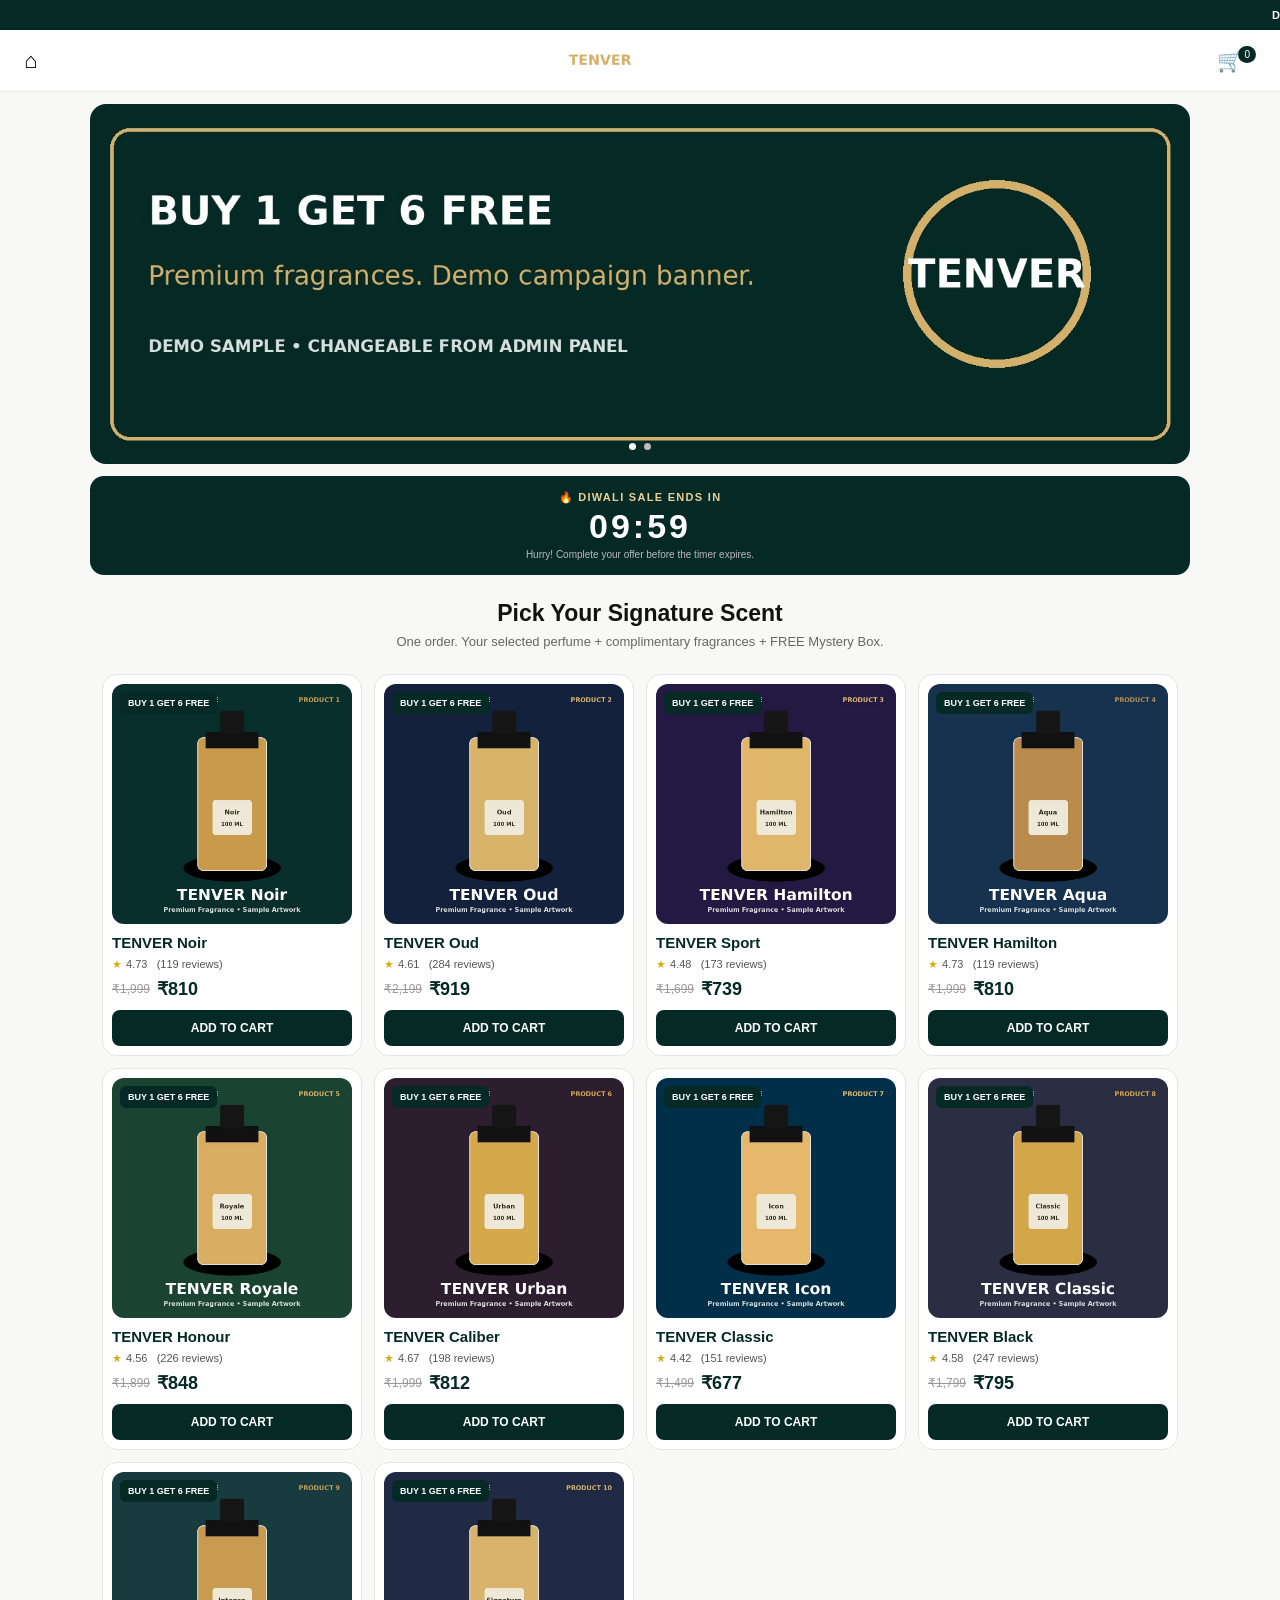
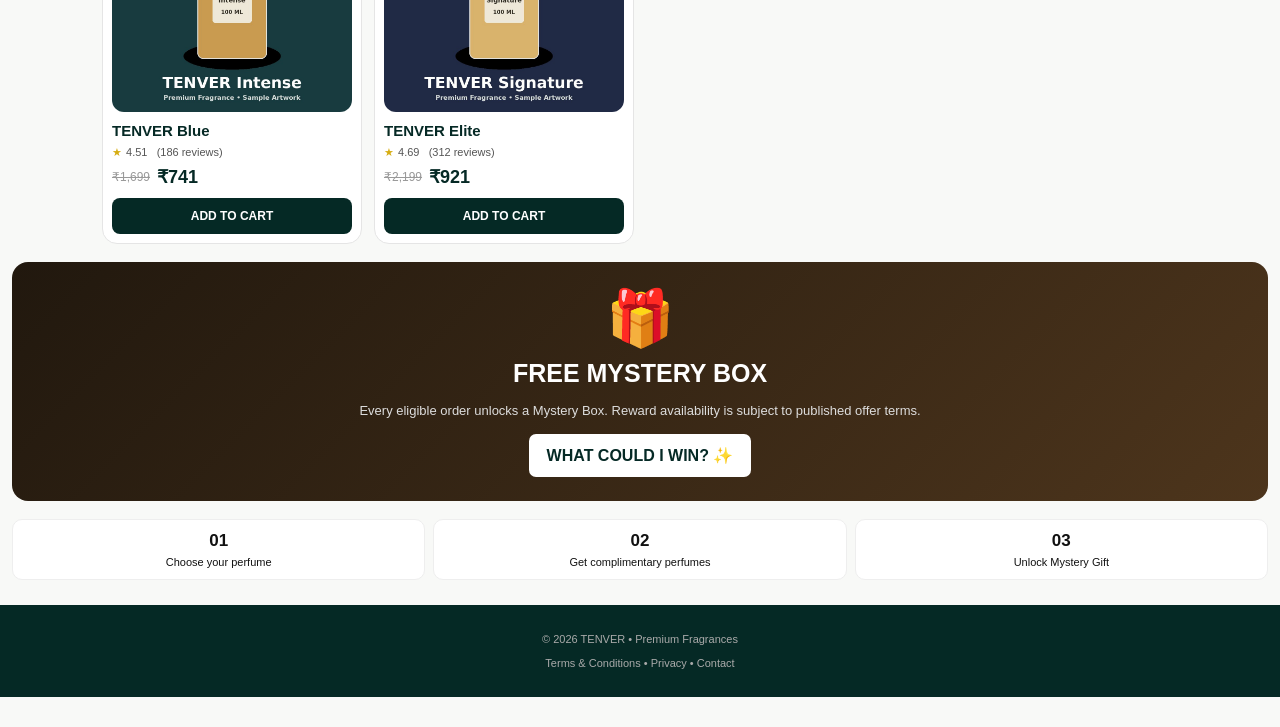
==== index.html @ e7ac2b38 "Update index.html" ====
<!DOCTYPE html>
<html lang="en">
<head>
<meta charset="UTF-8">
<meta name="viewport" content="width=device-width,initial-scale=1,viewport-fit=cover">
<title>DENVER — Premium Fragrances</title>
<style>
:root{--teal:#052925;--teal2:#0b665b;--mint:#28a88e;--gold:#d5b06b;--logo-color:#d5b06b;--bg:#f8f9f7;--text:#111;--muted:#737373;--card:#fff}
*{box-sizing:border-box}html{scroll-behavior:smooth}body{margin:0;font-family:Arial,Helvetica,sans-serif;background:var(--bg);color:var(--text)}button,input,textarea{font:inherit}button{cursor:pointer}.hidden{display:none!important}
.top{background:var(--teal);color:#fff;text-align:center;padding:9px 8px;font-size:11px;font-weight:800;letter-spacing:.4px}.top{overflow:hidden;white-space:nowrap}.top-ticker{display:inline-block;min-width:max-content;padding-left:100%;animation:topTickerMove 16s linear infinite}@keyframes topTickerMove{from{transform:translateX(0)}to{transform:translateX(-100%)}}
nav{height:62px;background:#fff;display:flex;align-items:center;justify-content:space-between;padding:0 18px;border-bottom:1px solid #e8e8e8;position:sticky;top:0;z-index:50}.logo-mark{width:145px;height:44px;background:var(--logo-color);-webkit-mask:var(--logo-image) center/contain no-repeat;mask:var(--logo-image) center/contain no-repeat;display:block}.logo-fallback{font-size:25px;font-weight:900;letter-spacing:3px;color:#111}.brand-group{display:flex;align-items:center;gap:8px}.brand-logo-img{height:44px;max-width:170px;object-fit:contain;display:block}.left-logo-img{width:30px;height:30px;object-fit:contain;display:block}.nav-right{display:flex;align-items:center;gap:14px}.nav-right-logo{display:none;align-items:center;justify-content:center;width:34px;height:34px;margin-right:2px}.nav-right-logo.show{display:flex}.right-logo-img{width:28px;height:28px;object-fit:contain;display:block}.home-btn{border:0;background:none;font-size:22px}.cart-btn{border:0;background:none;font-size:21px}.cart-count{background:var(--teal);color:#fff;border-radius:50%;font-size:10px;padding:3px 6px;vertical-align:top;margin-left:-5px}
.page{display:block}.home-page{padding-bottom:30px}.banner-wrap{margin:12px;border-radius:16px;overflow:hidden;position:relative;background:#111}.slides{display:flex;transition:transform .5s ease}.slide{min-width:100%;height:245px}.slide img{width:100%;height:100%;display:block;object-fit:cover}.dots{position:absolute;bottom:10px;width:100%;text-align:center}.dot{display:inline-block;width:7px;height:7px;border-radius:50%;background:#bbb;margin:0 4px}.dot.active{background:#fff}
.countdown-box{margin:12px;border-radius:14px;background:var(--teal);color:#fff;text-align:center;padding:15px 12px}.countdown-box .label{font-size:11px;letter-spacing:1.3px;color:#e9cf98;font-weight:800}.countdown{font-size:34px;font-weight:900;letter-spacing:3px;margin:3px 0}.countdown-box .sub{font-size:10px;color:#bbb}.offer{text-align:center;padding:10px 12px 18px}.offer h2{font-size:23px;margin:3px}.offer p{color:#666;margin:7px 0;font-size:13px}
.product-grid{display:grid;grid-template-columns:repeat(2,minmax(0,1fr));gap:12px;padding:0 12px}.product-card{background:#fff;border:1px solid #e5e5e5;border-radius:15px;padding:9px;overflow:hidden}.product-image-wrap{position:relative;width:100%;aspect-ratio:1/1;overflow:hidden;border-radius:12px;background:#ececea}.product-image{width:100%;height:100%;object-fit:cover;display:block}.product-badge{position:absolute;left:8px;top:8px;background:var(--teal);color:#fff;padding:6px 8px;border-radius:6px;font-size:9px;font-weight:800}.product-card-name{font-size:15px;font-weight:800;color:var(--teal);margin-top:10px;line-height:1.2}.product-review{font-size:11px;margin-top:6px;color:#555;white-space:nowrap}.stars{color:#d6ad13;letter-spacing:1px}.product-card-price{display:flex;align-items:center;gap:7px;margin-top:7px}.product-card-price del{color:#999;font-size:12px}.product-card-price strong{color:var(--teal);font-size:18px}.product-add-button{width:100%;margin-top:10px;padding:11px;border:0;border-radius:8px;background:var(--teal);color:#fff;font-weight:800;font-size:12px}.clickable{cursor:pointer}
.mystery{margin:18px 12px;padding:24px 18px;text-align:center;border-radius:16px;background:linear-gradient(135deg,#21180e,#4d351c);color:#fff}.box{font-size:55px}.mystery h2{margin:8px 0;font-size:25px}.mystery p{color:#ddd;line-height:1.5;font-size:13px}.reveal{background:#fff;color:var(--teal);border:0;border-radius:7px;padding:12px 18px;font-weight:800}.steps{display:flex;gap:8px;padding:0 12px 25px}.step{flex:1;background:#fff;border:1px solid #eee;border-radius:10px;padding:11px;text-align:center;font-size:11px}.step b{display:block;font-size:17px;margin-bottom:5px}.site-footer{background:var(--teal);color:#aaa;text-align:center;padding:28px 15px;font-size:11px}
/* product detail */
.product-page{display:none;background:#fff;min-height:100vh;padding-bottom:35px}.product-page.show{display:block}.detail-head{background:#fff;padding:18px 14px 8px}.detail-title{font-size:25px;line-height:1.15;margin:0 0 10px}.detail-rating{font-size:14px;color:#555}.verified{display:inline-flex;width:20px;height:20px;border-radius:50%;background:#1877e8;color:#fff;align-items:center;justify-content:center;font-size:12px;font-weight:900;margin-left:5px}.detail-price{font-size:29px;font-weight:900;margin-top:14px;color:#111}.tax{font-size:12px;color:#666;margin-top:4px}.price-ml{font-size:14px;font-weight:700;margin-top:25px}
.gallery{padding:10px 12px 0;position:relative;overflow:hidden}.gallery-main{position:relative;border-radius:15px;overflow:hidden;background:#f0f0ee;aspect-ratio:1/1;touch-action:pan-y}.gallery-main img{width:100%;height:100%;object-fit:cover;display:block}.gallery-arrow{position:absolute;top:50%;transform:translateY(-50%);width:42px;height:50px;border:0;border-radius:50%;background:#fff;color:#333;font-size:28px;box-shadow:0 2px 10px #0002;z-index:3}.gallery-arrow.left{left:0}.gallery-arrow.right{right:0}.thumbs{display:flex;gap:8px;overflow-x:auto;padding:10px 2px 4px}.thumbs::-webkit-scrollbar{display:none}.thumb{flex:0 0 72px;height:72px;border:2px solid transparent;border-radius:9px;overflow:hidden;background:#eee;padding:0}.thumb.active{border-color:var(--teal)}.thumb img{width:100%;height:100%;object-fit:cover}
.offer-strip{text-align:center;background:var(--teal2);color:#fff;font-size:18px;font-weight:900;padding:10px;margin-top:6px;letter-spacing:.2px}.detail-actions{padding:10px 14px;display:grid;grid-template-columns:38% 1fr;gap:10px}.qty{height:54px;border:1px solid #999;border-radius:13px;display:flex;align-items:center;justify-content:space-around;font-size:24px}.qty button{border:0;background:none;font-size:26px}.qty span{font-size:19px}.detail-add{height:54px;border:0;border-radius:13px;background:var(--teal);color:#fff;font-weight:900;letter-spacing:1.5px;font-size:16px}
.benefit-wrap{overflow:hidden;padding:15px 0;background:#fff}.benefit-track{display:flex;width:max-content;animation:benefitMove 22s linear infinite}.benefit-item{width:180px;text-align:center;flex:0 0 180px;font-size:11px;font-weight:800;color:#222}.benefit-icon{font-size:34px;display:block;margin-bottom:4px}@keyframes benefitMove{from{transform:translateX(0)}to{transform:translateX(-50%)}}
.detail-banner{margin:8px 14px;border-radius:2px;overflow:hidden;cursor:pointer}.detail-banner img{width:100%;display:block;max-height:170px;object-fit:cover}.detail-section{padding:20px 15px;border-top:1px solid #eee}.detail-section h2{font-size:20px;margin:0 0 10px;color:var(--teal)}.detail-section p,.detail-section li{font-size:13px;line-height:1.65;color:#555}.desc-banner{width:100%;display:block;border-radius:10px;margin:12px 0;max-height:280px;object-fit:cover}.info-row{border-bottom:1px solid #e7e7e7;padding:14px 0}.info-row:last-child{border-bottom:0}.info-row summary{font-weight:800;color:#222;cursor:pointer}.faq-item{border-bottom:1px solid #eee;padding:14px 0}.faq-q{font-weight:800;font-size:14px}.faq-a{font-size:13px;color:#666;line-height:1.5;margin-top:7px}
.review-summary{background:#f7f8f6;border-radius:14px;padding:15px}.review-top{display:flex;align-items:center;gap:18px}.review-big{font-size:35px;font-weight:900}.bar-row{display:grid;grid-template-columns:38px 1fr 35px;gap:7px;align-items:center;font-size:11px;margin:5px 0}.bar{height:8px;background:#ddd;border-radius:20px;overflow:hidden}.bar i{display:block;height:100%;background:#d6ad13}.customer-review{padding:14px 0;border-bottom:1px solid #eee}.customer-review .rname{font-size:12px;font-weight:800}.customer-review .rtext{font-size:13px;color:#555;line-height:1.5;margin-top:5px}
/* cart */
.overlay{display:none;position:fixed;inset:0;background:#0008;z-index:100}.overlay.show{display:block}.cart-panel{position:fixed;right:-100%;top:0;width:min(410px,100%);height:100%;background:#fff;z-index:110;box-shadow:-5px 0 25px #0003;transition:right .3s;padding:20px;overflow:auto}.cart-panel.open{right:0}.cart-head{display:flex;justify-content:space-between;align-items:center;border-bottom:1px solid #eee;padding-bottom:14px}.close{border:0;background:#eee;border-radius:50%;width:32px;height:32px}.cart-item{display:flex;gap:10px;padding:15px 0;border-bottom:1px solid #eee}.cart-thumb{width:65px;height:65px;background:#eee;border-radius:8px;overflow:hidden;flex:none}.cart-thumb img{width:100%;height:100%;object-fit:cover}.cart-item h4{margin:3px 0}.cart-item small{color:#777}.diwali-strip{margin:12px -20px 8px;height:38px;background:linear-gradient(90deg,#8d0905,#e33a12,#9d0905);color:#fff;overflow:hidden;display:flex;align-items:center;white-space:nowrap}.diwali-marquee{display:inline-block;padding-left:100%;animation:diwaliMove 25s linear infinite;font-size:12px;font-weight:700}.diwali-marquee span{margin:0 24px}@keyframes diwaliMove{from{transform:translateX(0)}to{transform:translateX(-100%)}}.free-title{font-size:17px;font-weight:800;margin:16px 0 4px}.free-sub{font-size:12px;color:#777;margin-bottom:8px}.free-option{display:flex;align-items:center;gap:10px;padding:11px 0;border-bottom:1px solid #eee}.free-option .thumb{width:62px;height:62px;border:1px solid #ddd;border-radius:8px;overflow:hidden}.free-option .thumb img{width:100%;height:100%;object-fit:cover}.free-option h4{margin:0 0 4px;font-size:14px}.free-option .mrp{font-size:12px;color:#888}.free-pill{display:inline-block;background:#e9e9e9;color:var(--teal);border-radius:4px;padding:4px 7px;font-weight:800;font-size:10px}.free-add{margin-left:auto;background:var(--teal);color:#fff;border:0;border-radius:5px;padding:8px 10px;font-size:10px;font-weight:800}.free-add.added{background:#ddd;color:var(--teal)}.mystery-cart{display:flex;align-items:center;gap:10px;padding:14px 0;border-bottom:1px solid #eee}.cart-total{font-size:20px;font-weight:800;margin:20px 0}.checkout{width:100%;padding:15px;border:0;border-radius:7px;background:var(--teal);color:#fff;font-weight:800}
/* checkout */
.checkout-page{display:none;position:fixed;inset:0;z-index:200;background:#f5faf9;overflow-y:auto}.checkout-page.show{display:block}.checkout-header{height:75px;background:var(--teal);display:flex;align-items:center;justify-content:center;position:relative}.back-btn{position:absolute;left:15px;border:0;background:none;color:#fff;font-size:31px}.checkout-logo{width:155px;height:48px;background:var(--logo-color);-webkit-mask:var(--logo-image) center/contain no-repeat;mask:var(--logo-image) center/contain no-repeat;display:block}.checkout-container{max-width:650px;margin:auto;padding:14px}.order-summary,.coupon-box,.customer-details,.checkout-cart,.checkout-total{background:#fff;border-radius:16px;margin-bottom:12px}.summary-top{padding:18px;display:flex;justify-content:space-between;gap:10px}.summary-top h2{margin:0 0 8px;font-size:20px}.offer-applied{color:#4d873f;font-size:13px}.summary-price{white-space:nowrap}.summary-price del{color:#999}.summary-price strong{font-size:20px}.saved-bar{background:#d7f4df;color:#378245;text-align:center;padding:9px;font-size:13px}.coupon-box{padding:16px;display:flex;gap:10px}.coupon-input{flex:1;display:flex;align-items:center;border:1px solid #ddd;border-radius:10px;padding:0 10px}.coupon-input input{border:0;outline:0;padding:13px 9px;width:100%}.coupon-box button{border:0;background:none;color:#9a7432;font-weight:800}.customer-details{padding:18px}.customer-details h2{margin:0;text-align:center}.customer-details p{text-align:center;color:#888;margin:6px 0 18px}.customer-details label{display:block;font-size:12px;font-weight:700;margin:12px 0 6px}.customer-details input,.customer-details textarea{width:100%;border:1px solid #d8c89e;border-radius:9px;padding:13px;outline:none}.customer-details textarea{height:85px}.phone-input{display:flex;border:1px solid #d8c89e;border-radius:9px;overflow:hidden}.phone-input span{padding:13px 9px;border-right:1px solid #ddd}.phone-input input{border:0;border-radius:0}.two-input{display:grid;grid-template-columns:1fr 1fr;gap:10px}.checkout-cart{padding:18px}.checkout-cart h2{margin-top:0}.checkout-product{display:flex;align-items:center;gap:10px;padding:10px 0;border-bottom:1px solid #eee}.checkout-product-image{width:58px;height:58px;border-radius:8px;background:#eee;overflow:hidden;flex:none}.checkout-product-image img{width:100%;height:100%;object-fit:cover}.checkout-product-info{flex:1}.checkout-product-info b{font-size:14px}.checkout-product-info small{color:#777}.checkout-total{padding:18px}.checkout-total div{display:flex;justify-content:space-between;padding:8px 0}.discount{color:#3c8b48}.grand-total{border-top:1px solid #eee;margin-top:8px;padding-top:14px!important;font-size:19px;font-weight:800}.continue-btn{width:100%;background:var(--teal);color:#fff;border:0;border-radius:9px;padding:16px;font-size:17px;font-weight:800}.checkout-trust{display:flex;justify-content:space-around;text-align:center;color:#777;padding:25px 5px}.checkout-trust div{display:flex;flex-direction:column;gap:5px;font-size:22px}.checkout-trust small{font-size:10px}.checkout-footer{text-align:center;color:#777;font-size:11px;padding:20px}.payment-page{display:none}.payment-page.show{display:block}.delivery-preview{background:#fff;border-radius:16px;padding:16px;margin-bottom:12px}.delivery-preview h3{margin:0 0 8px}.delivery-address{font-size:13px;line-height:1.55;color:#555}.payment-safe{display:flex;justify-content:space-between;padding:10px 3px;font-size:12px}.online-offer{background:#e8f7ee;color:#26723c;padding:11px;border-radius:9px;text-align:center;font-size:12px;font-weight:700;margin-bottom:12px}.payment-section-title{font-size:12px;font-weight:900;margin:12px 3px;color:#444}.payment-card{background:#fff;border-radius:16px;overflow:hidden}.payment-method{display:flex;align-items:center;gap:10px;padding:16px;border-bottom:1px solid #eee}.payment-method.selected{background:#f0faf7}.payment-radio{width:19px;height:19px;border:2px solid #999;border-radius:50%}.payment-method.selected .payment-radio{border-color:var(--teal);box-shadow:inset 0 0 0 4px #fff;background:var(--teal)}.pay-logo{font-weight:900;width:40px;text-align:center}.pay-name{flex:1;font-weight:700;font-size:13px}.pay-note{font-size:10px;color:#388044}.payment-detail{display:none;padding:14px;border-bottom:1px solid #eee}.payment-detail.show{display:block}.method-badge{font-size:9px;font-weight:900;padding:5px 7px;border-radius:6px;white-space:nowrap}.recommended-badge{background:#e8f7ee;color:#26723c}.used-badge{background:#fff2d8;color:#8a6114}.method-sub{font-size:10px;color:#777;margin-top:3px}.qr-box{text-align:center}.qr-image{width:220px;max-width:80%;display:block;margin:0 auto;border:1px solid #ddd}.utr-input{width:100%;margin-top:12px;border:1px solid #ddd;border-radius:9px;padding:13px}.verify-btn{width:100%;margin-top:9px;border:0;background:var(--teal);color:#fff;border-radius:9px;padding:13px;font-weight:800}.cod-box{background:#f7f7f7;padding:13px;border-radius:10px;font-size:12px;color:#666}.cod-amount{font-size:19px;font-weight:900;color:#222;margin-top:8px}.payment-total{background:#fff;border-radius:16px;padding:17px;margin:12px 0}.payment-total-row{display:flex;justify-content:space-between;padding:8px 0}.payment-total-row.final{border-top:1px solid #eee;font-size:19px;font-weight:900}.pay-now-btn{width:100%;border:0;border-radius:10px;background:var(--teal);color:#fff;padding:16px;font-size:16px;font-weight:900}
.checkout-loading{position:fixed;inset:0;background:#fff;z-index:500;display:none;align-items:center;justify-content:center;flex-direction:column}.checkout-loading.show{display:flex}.loader-circle{width:70px;height:70px;border-radius:50%;border:7px solid #eee;border-top-color:var(--teal);animation:spin 1s linear infinite;margin-bottom:22px}@keyframes spin{to{transform:rotate(360deg)}}.success-overlay{position:fixed;inset:0;background:#0008;z-index:510;display:none;align-items:center;justify-content:center}.success-overlay.show{display:flex}.success-popup{width:min(330px,88%);background:#fff;border-radius:20px;text-align:center;padding:30px}.success-gift{font-size:50px}.success-popup h2{color:var(--teal)}.saved-amount{font-size:24px;font-weight:900;color:#c28a20}.confetti{position:fixed;top:-15px;width:8px;height:15px;z-index:520;animation:fall 1.4s linear forwards}@keyframes fall{to{transform:translateY(105vh) rotate(720deg)}}
.mystery-win-overlay{display:none;position:fixed;inset:0;background:#0008;z-index:300;align-items:center;justify-content:center;padding:18px}.mystery-win-overlay.show{display:flex}.mystery-win-modal{background:#fff;border-radius:16px;max-width:520px;position:relative;overflow:hidden}.mystery-win-image{width:100%;display:block}.mystery-close{position:absolute;right:8px;top:8px;width:34px;height:34px;border:0;border-radius:50%;background:#fff;font-size:22px}
@media(min-width:700px){.product-grid{grid-template-columns:repeat(4,1fr);max-width:1100px;margin:auto}.banner-wrap,.countdown-box,.offer{max-width:1100px;margin-left:auto;margin-right:auto}.slide{height:360px}.product-page{max-width:720px;margin:auto}.gallery-main{aspect-ratio:1.05/1}}
.checkout-diwali-strip{position:absolute;left:0;right:0;bottom:-38px;margin:0;height:38px;z-index:201}.checkout-header{margin-bottom:38px}.returning-offer-banner{margin-top:10px;background:#b3261e;color:#fff;padding:9px 10px;border-radius:8px;font-size:12px;font-weight:900;line-height:1.35}.returning-price-note{display:inline-block;margin-top:5px;background:#fff0ef;color:#b3261e;padding:4px 7px;border-radius:5px;font-size:10px;font-weight:800}.paytm-unavailable{opacity:.6;cursor:not-allowed}.pay-logo-img{width:40px;height:26px;object-fit:contain;display:block;margin:auto}.pay-logo-img.small{width:32px;height:20px}.cod-balance{font-size:12px;color:#444;margin-top:6px;font-weight:700}@keyframes softPop{0%{opacity:0;transform:scale(.3)}45%{opacity:1;transform:scale(1.18)}65%{transform:scale(.94)}82%{transform:scale(1.05)}100%{opacity:1;transform:scale(1)}}@keyframes glowPulse{0%,100%{box-shadow:0 0 0 0 rgba(230,60,40,0)}50%{box-shadow:0 0 0 7px rgba(230,60,40,.38)}}.returning-offer-banner,.returning-price-note{animation:softPop 1.5s cubic-bezier(.3,1.4,.5,1) both,glowPulse 1.6s ease-in-out 1.5s 3;transform-origin:center}.returning-price-row{font-size:12px;color:#b3261e;font-weight:800;margin-top:5px}</style>
</head>
<body>
<div class="top" id="topOffer"><span id="topTicker" class="top-ticker"></span></div>
<nav>
  <button class="home-btn" onclick="showHome()">⌂</button>
  <div class="brand-group"><img id="navLeftLogoImg" class="left-logo-img" alt="Logo" style="display:none"><span class="logo-mark" aria-label="TENVER"></span><img id="brandLogoImg" class="brand-logo-img" alt="Logo" style="display:none"><div id="logoFallback" class="logo-fallback" style="display:none">TENVER</div></div>
  <div class="nav-right"><div id="navRightLogo" class="nav-right-logo"><img id="navRightLogoImg" class="right-logo-img" src="" alt="Logo"></div><button class="cart-btn" onclick="openCart()">🛒<sup class="cart-count" id="cartCount">0</sup></button></div>
</nav>
<main id="homePage" class="page home-page">
  <div class="banner-wrap"><div class="slides" id="slides"></div><div class="dots" id="dots"></div></div>
  <div class="countdown-box"><div class="label">🔥 DIWALI SALE ENDS IN</div><div class="countdown" id="saleTimer">10:00</div><div class="sub">Hurry! Complete your offer before the timer expires.</div><div id="returningOfferBanner" class="returning-offer-banner hidden"></div></div>
  <section class="offer"><h2>Pick Your Signature Scent</h2><p>One order. Your selected perfume + complimentary fragrances + FREE Mystery Box.</p></section>
  <section class="product-grid" id="products"></section>
  <section class="mystery"><div class="box">🎁</div><h2>FREE MYSTERY BOX</h2><p>Every eligible order unlocks a Mystery Box. Reward availability is subject to published offer terms.</p><button class="reveal" onclick="openMysteryWin()">WHAT COULD I WIN? ✨</button></section>
  <section class="steps"><div class="step"><b>01</b>Choose your perfume</div><div class="step"><b>02</b>Get complimentary perfumes</div><div class="step"><b>03</b>Unlock Mystery Gift</div></section>
  <footer class="site-footer">© 2026 <span id="footerBrand">TENVER</span> • Premium Fragrances<br><br>Terms & Conditions • Privacy • Contact</footer>
</main>
<section id="productPage" class="product-page">
  <div class="detail-head"><h1 class="detail-title" id="detailName"></h1><div class="detail-rating"><span class="stars" id="detailStars"></span> <span id="detailRating"></span> | (<span id="detailReviews"></span> Reviews) <span class="verified">✓</span></div><div class="detail-price" id="detailPrice"></div><div class="tax">Inclusive of all taxes</div><div class="price-ml" id="detailPriceMl"></div><div id="returningNoteProduct" class="returning-price-note hidden"></div></div>
  <div class="gallery" id="gallery"><div class="gallery-main"><img id="mainProductImage" src="" alt=""><button class="gallery-arrow left" onclick="prevImage()">‹</button><button class="gallery-arrow right" onclick="nextImage()">›</button></div></div>
  <div class="offer-strip" id="detailOffer"></div><div class="thumbs" id="thumbs" style="padding:10px 14px 4px"></div>
  <div class="detail-actions"><div class="qty"><button onclick="changeDetailQty(-1)">−</button><span id="detailQty">1</span><button onclick="changeDetailQty(1)">+</button></div><button class="detail-add" onclick="addDetailToCart()">ADD TO CART</button></div>
  <div class="benefit-wrap"><div class="benefit-track" id="benefitTrack"></div></div>
  <div class="detail-banner" onclick="showHome()"><img id="detailBannerImage" src="banners/banner2.jpg" alt="Offer Banner"></div>
  <section class="detail-section"><h2>Description</h2><p id="detailDescription"></p><img id="descBanner1" class="desc-banner clickable" src="" alt="Product description banner" onclick="backToMainProduct()"><img id="descBanner2" class="desc-banner clickable" src="" alt="Product description banner" onclick="backToMainProduct()"></section>
  <section class="detail-section"><h2>Additional Information</h2><div id="additionalInfo"></div></section><section class="detail-section"><h2>FAQs</h2><div id="faqs"></div></section>
  <section class="detail-section"><h2>Customer Reviews</h2><div class="review-summary"><div class="review-top"><div><div class="review-big" id="reviewBig"></div><div class="stars">★★★★★</div><div style="font-size:11px;color:#777">Based on customer ratings</div></div><div style="flex:1" id="reviewBars"></div></div></div><div id="reviewList"></div></section>
</section>
<div class="overlay" id="overlay"></div>
<aside class="cart-panel" id="cartPanel"><div class="cart-head"><h2>Your Cart <span id="cartSmallCount" style="font-size:13px;color:#777;font-weight:500">(0)</span></h2><button class="close" onclick="closeCart()">×</button></div><div class="diwali-strip"><div class="diwali-marquee"><span id="cartOfferMarquee"></span><span id="cartOfferMarquee2"></span></div></div><div id="cartItems"></div><div id="freeChooser" style="display:none"><div class="free-title" id="freeTitle"></div><div class="free-sub" id="freeSub"></div><div id="freeProducts"></div></div><div class="mystery-cart"><div style="width:62px;height:62px;border:1px solid #ddd;border-radius:8px;display:flex;align-items:center;justify-content:center;font-size:30px">🎁</div><div><b>Mystery Gift 🎁</b><br><span class="free-pill">FREE</span> <del id="cartMysteryMrp">₹399</del><br><span style="font-size:11px;color:#777">Complimentary with eligible order</span></div><span style="margin-left:auto">✓</span></div><div class="cart-total" id="cartTotal">Total: ₹0</div><p id="cartNote" style="font-size:12px;color:#777"></p><button class="checkout" onclick="startCheckoutFlow()">CHECKOUT</button></aside>
<div class="checkout-loading" id="checkoutLoading"><div class="loader-circle"></div><div style="font-size:20px;font-weight:700">Initiating Checkout</div></div>
<div class="success-overlay" id="successOverlay"><div class="success-popup"><div class="success-gift">🎉</div><h2>Hurray!</h2><p id="successOfferText"></p><div class="saved-amount">You saved ₹<span id="savedAmount">0</span></div><p style="font-weight:700;color:#c28a20">Yay! Thanks! 🎁</p></div></div>
<div id="checkoutPage" class="checkout-page">
<header class="checkout-header"><button class="back-btn" onclick="closeCheckout()">←</button><div class="brand-group"><img id="coLeftLogoImg" class="left-logo-img" alt="Logo" style="display:none"><span class="checkout-logo" aria-label="TENVER"></span><img id="coBrandLogoImg" class="brand-logo-img" alt="Logo" style="display:none"></div><div style="position:absolute;right:15px;top:12px;color:#c9e9d1;font-size:11px">Free gift added 🎁</div><div class="diwali-strip checkout-diwali-strip"><span id="checkoutOfferMarquee" class="diwali-marquee"></span></div></header>
<main class="checkout-container">
<div id="returningNoteCheckout" class="returning-price-note hidden" style="margin:0 0 10px"></div>
<section id="paymentPage" class="payment-page">
<div class="delivery-preview"><h3>Delivery Address</h3><div class="delivery-address" id="paymentAddress"></div></div>
<div class="payment-safe"><span>Select Payment Method</span><b>🛡️ SAFE PAYMENTS</b></div><div class="online-offer">🏷️ Pay online &amp; get EXTRA discount</div><div class="payment-section-title">PAY ONLINE</div>
<div class="payment-card">
<div class="payment-method selected" data-method="phonepe" onclick="selectPayment('phonepe')"><div class="payment-radio"></div><div class="pay-logo"><img class="pay-logo-img" src="assets/phonepe-logo.png" alt="PhonePe" onerror="this.replaceWith(document.createTextNode('पे'))"></div><div class="pay-name"><b>PhonePe</b><div class="method-sub">We prefer this payment method</div></div><span class="method-badge recommended-badge">RECOMMENDED</span></div>
<div class="payment-method" data-method="paytm" onclick="selectPayment('paytm')"><div class="payment-radio"></div><div class="pay-logo"><img class="pay-logo-img small" src="assets/paytm-logo.png" alt="Paytm" onerror="this.replaceWith(document.createTextNode('pay'))"></div><div class="pay-name"><b>Paytm</b><div class="method-sub">Most customers use this</div></div><span class="method-badge used-badge">MOST USED</span></div>
<div class="payment-method" data-method="qr" onclick="selectPayment('qr')"><div class="payment-radio"></div><div class="pay-logo">QR</div><div class="pay-name"><b>QR Code</b><div class="method-sub">Scan and pay using any UPI app</div></div></div>
<div class="payment-detail" id="qrDetail"><div class="qr-box"><img src="assets/payment-qr.png" class="qr-image" alt="Payment QR"><div style="font-size:12px;color:#555;margin-top:10px">Scan the QR code with your UPI app to pay.</div><div style="display:flex;align-items:center;justify-content:center;gap:8px;margin:10px 0 12px"><span id="qrUpiId" style="font-size:13px;font-weight:600;color:#222;word-break:break-all"></span><button type="button" onclick="copyQrUpi()" style="border:1px solid #ddd;background:#fff;border-radius:8px;padding:7px 10px;font-size:12px;font-weight:600;cursor:pointer">COPY UPI ID</button></div><input class="utr-input" id="utrNumber" type="text" placeholder="Enter UTR / Transaction Number"><button class="verify-btn" onclick="submitUTR()">SUBMIT PAYMENT DETAILS</button><div id="utrStatus" style="font-size:12px;margin-top:8px"></div></div></div>
</div>
<div class="payment-section-title">CASH ON DELIVERY</div><div class="payment-card"><div class="payment-method" data-method="cod" onclick="selectPayment('cod')"><div class="payment-radio"></div><div class="pay-logo">COD</div><div class="pay-name">Cash on Delivery</div></div><div class="payment-detail" id="codDetail"><div class="cod-box">Pay ₹<span class="codAdvInline">149</span> advance as delivery charge to confirm this delivery. Rest of the amount you can pay on delivery.<div class="cod-amount">Pay ₹<span id="codAdvanceDisplay">149</span> advance</div><div class="cod-balance">Pay on delivery: <span id="codBalance">₹0</span></div></div><button class="verify-btn" onclick="payCodAdvance()">PAY COD ADVANCE ₹<span id="codAdvanceButton">149</span></button></div></div>
<div class="payment-total"><div class="payment-total-row"><span>Shipping</span><b>FREE</b></div><div class="payment-total-row"><span>Product Price</span><span id="paymentProductPrice">₹0</span></div><div class="payment-total-row final"><span>Order Total</span><strong id="paymentOrderTotal">₹0</strong></div></div>
<button class="pay-now-btn" onclick="payNowClick()">PAY NOW</button>
</section>
<section class="order-summary"><div class="summary-top"><div><h2>Order summary <span id="checkoutItemsCount">(0 Items)</span></h2><div class="offer-applied" id="checkoutOfferApplied"></div></div><div class="summary-price"><del id="checkoutOriginal">₹0</del> <strong id="checkoutFinal">₹0</strong></div></div><div class="saved-bar">Yay! You’ve saved <b>₹<span id="checkoutSaved">0</span></b> 🥳</div></section>
<section class="coupon-box"><div class="coupon-input"><span>%</span><input type="text" id="couponCode" placeholder="Enter coupon code"></div><button onclick="applyCoupon()">Apply</button></section>
<section class="customer-details"><h2>Delivery Details</h2><p>Enter your details to continue</p><label>Full Name</label><input id="customerName" type="text" placeholder="Enter your full name"><label>Mobile Number</label><div class="phone-input"><span>🇮🇳 +91</span><input id="customerPhone" type="tel" maxlength="10" placeholder="10-digit mobile number"></div><label>Delivery Address</label><textarea id="customerAddress" placeholder="House / Flat No., Street, Area"></textarea><div class="two-input"><div><label>Pincode</label><input id="customerPincode" type="tel" maxlength="6" placeholder="6-digit pincode"></div><div><label>City</label><input id="customerCity" type="text" placeholder="City"></div></div><label>State</label><input id="customerState" type="text" placeholder="State"></section>
<section class="checkout-cart"><h2>Your Cart</h2><div id="checkoutCartItems"></div></section><section class="checkout-total"><div><span>Original Price</span><del id="totalOriginal">₹0</del></div><div><span>Offer Discount</span><strong class="discount">-₹<span id="totalDiscount">0</span></strong></div><div class="grand-total"><span>Total Payable</span><strong id="totalPayable">₹0</strong></div></section><button class="continue-btn" onclick="continueOrder()">CONTINUE</button><div class="checkout-trust"><div>🛡️<small>Secure Checkout</small></div><div>🚚<small>Assured Delivery</small></div><div>✓<small>Verified Seller</small></div></div><footer class="checkout-footer">T&C &nbsp; | &nbsp; Privacy Policy<br><br>© 2026 <span id="checkoutFooterBrand">TENVER</span></footer>
</main></div>
<div class="mystery-win-overlay" id="mysteryWinOverlay" onclick="closeMysteryWin(event)"><div class="mystery-win-modal"><button class="mystery-close" onclick="closeMysteryWin()">×</button><img id="mysteryWinImage" src="banners/mystery-win.jpg" class="mystery-win-image" alt="Mystery Box"></div></div>
<script src="./paytm.js"></script>
<script>
let BUY_PRODUCTS = 1;
let FREE_PRODUCTS = 6;
let OFFER_TEXT = `BUY ${BUY_PRODUCTS} GET ${FREE_PRODUCTS} FREE`;
let MAX_FREE_PRODUCTS = FREE_PRODUCTS;
let COD_ADVANCE = 149;
let TENVER_THEME={primary:'#052925',secondary:'#0b665b',accent:'#28a88e',logoColor:'#d5b06b',background:'#f8f9f7',text:'#111111'};
function applyTheme(){const r=document.documentElement.style;r.setProperty('--teal',TENVER_THEME.primary);r.setProperty('--teal2',TENVER_THEME.secondary);r.setProperty('--mint',TENVER_THEME.accent);r.setProperty('--logo-color',TENVER_THEME.logoColor);r.setProperty('--bg',TENVER_THEME.background);r.setProperty('--text',TENVER_THEME.text);r.setProperty('--logo-image',`url('${window.TENVER_LOGO_IMAGE||'assets/logo.png'}')`)}
let TENVER_PRODUCTS=[
{id:1,name:'TENVER Noir',price:699,oldPrice:1999,volume:100,badge:OFFER_TEXT,main:'assets/products/product1.jpg',subs:['assets/products/product1sub1.jpg','assets/products/product1sub2.jpg','assets/products/product1sub3.jpg','assets/products/product1sub4.jpg'],descBanners:['assets/products/product1-desc1.jpg','assets/products/product1-desc2.jpg'],rating:4.73,reviews:119,dist:{5:94,4:70,3:50,2:3,1:2},description:'A modern signature fragrance crafted for confident evenings, with a smooth blend of fresh, woody and warm notes. Designed for everyday wear, date nights and special occasions.'},
{id:2,name:'TENVER Oud',price:799,oldPrice:2199,volume:100,badge:'BESTSELLER',main:'assets/products/product2.jpg',subs:['assets/products/product2sub1.jpg','assets/products/product2sub2.jpg','assets/products/product2sub3.jpg','assets/products/product2sub4.jpg'],descBanners:['assets/products/product2-desc1.jpg','assets/products/product2-desc2.jpg'],rating:4.61,reviews:284,dist:{5:210,4:55,3:14,2:3,1:2},description:'Rich oud-inspired character with warm woods and a refined finish. A bold fragrance profile for customers who prefer a deeper, premium scent.'},
{id:3,name:'TENVER Sport',price:649,oldPrice:1699,volume:100,badge:OFFER_TEXT,main:'assets/products/product3.jpg',subs:['assets/products/product3sub1.jpg','assets/products/product3sub2.jpg','assets/products/product3sub3.jpg','assets/products/product3sub4.jpg'],descBanners:['assets/products/product3-desc1.jpg','assets/products/product3-desc2.jpg'],rating:4.48,reviews:173,dist:{5:120,4:38,3:11,2:3,1:1},description:'Fresh, energetic and clean. TENVER Sport is made for active days, travel and a crisp after-shower feel.'},
{id:4,name:'TENVER Hamilton',price:699,oldPrice:1999,volume:100,badge:OFFER_TEXT,main:'assets/products/product4.jpg',subs:['assets/products/product4sub1.jpg','assets/products/product4sub2.jpg','assets/products/product4sub3.jpg','assets/products/product4sub4.jpg'],descBanners:['assets/products/product4-desc1.jpg','assets/products/product4-desc2.jpg'],rating:4.73,reviews:119,dist:{5:94,4:70,3:50,2:3,1:2},description:'An elegant green-fragrance profile with fresh opening notes and a warm, polished dry-down. Easy to wear from daytime to evening.'},
{id:5,name:'TENVER Honour',price:749,oldPrice:1899,volume:100,badge:'POPULAR',main:'assets/products/product5.jpg',subs:['assets/products/product5sub1.jpg','assets/products/product5sub2.jpg','assets/products/product5sub3.jpg','assets/products/product5sub4.jpg'],descBanners:['assets/products/product5-desc1.jpg','assets/products/product5-desc2.jpg'],rating:4.56,reviews:226,dist:{5:156,4:51,3:14,2:3,1:2},description:'A polished aromatic fragrance with a balanced character that works well for office hours, dinners and occasions.'},
{id:6,name:'TENVER Caliber',price:699,oldPrice:1999,volume:100,badge:OFFER_TEXT,main:'assets/products/product6.jpg',subs:['assets/products/product6sub1.jpg','assets/products/product6sub2.jpg','assets/products/product6sub3.jpg','assets/products/product6sub4.jpg'],descBanners:['assets/products/product6-desc1.jpg','assets/products/product6-desc2.jpg'],rating:4.67,reviews:198,dist:{5:139,4:43,3:11,2:3,1:2},description:'A confident blend of clean freshness and woody depth, created for a versatile signature scent.'},
{id:7,name:'TENVER Classic',price:599,oldPrice:1499,volume:100,badge:'NEW',main:'assets/products/product7.jpg',subs:['assets/products/product7sub1.jpg','assets/products/product7sub2.jpg','assets/products/product7sub3.jpg','assets/products/product7sub4.jpg'],descBanners:['assets/products/product7-desc1.jpg','assets/products/product7-desc2.jpg'],rating:4.42,reviews:151,dist:{5:102,4:35,3:10,2:3,1:1},description:'A clean classic profile with a comfortable everyday character and a smooth finish.'},
{id:8,name:'TENVER Black',price:699,oldPrice:1799,volume:100,badge:OFFER_TEXT,main:'assets/products/product8.jpg',subs:['assets/products/product8sub1.jpg','assets/products/product8sub2.jpg','assets/products/product8sub3.jpg','assets/products/product8sub4.jpg'],descBanners:['assets/products/product8-desc1.jpg','assets/products/product8-desc2.jpg'],rating:4.58,reviews:247,dist:{5:172,4:57,3:14,2:3,1:1},description:'A dark and smooth fragrance with a modern woody personality for evening wear.'},
{id:9,name:'TENVER Blue',price:649,oldPrice:1699,volume:100,badge:'POPULAR',main:'assets/products/product9.jpg',subs:['assets/products/product9sub1.jpg','assets/products/product9sub2.jpg','assets/products/product9sub3.jpg','assets/products/product9sub4.jpg'],descBanners:['assets/products/product9-desc1.jpg','assets/products/product9-desc2.jpg'],rating:4.51,reviews:186,dist:{5:127,4:42,3:12,2:3,1:2},description:'Fresh blue-style fragrance with an airy opening and a clean, easy-going dry-down.'},
{id:10,name:'TENVER Elite',price:799,oldPrice:2199,volume:100,badge:'BESTSELLER',main:'assets/products/product10.jpg',subs:['assets/products/product10sub1.jpg','assets/products/product10sub2.jpg','assets/products/product10sub3.jpg','assets/products/product10sub4.jpg'],descBanners:['assets/products/product10-desc1.jpg','assets/products/product10-desc2.jpg'],rating:4.69,reviews:312,dist:{5:225,4:68,3:14,2:3,1:2},description:'A refined premium profile with a rich, confident character designed for special occasions and evening wear.'}];
let homeBanners=['banners/banner1.jpg','banners/banner2.jpg'];
let TENVER_LOGO_IMAGE='assets/logo.png',NAV_RIGHT_LOGO='',DETAIL_BANNER='banners/banner2.jpg';
let OFFER_TICKER='Diwali Sale • BUY 1 GET 4 FREE • GET A CHANCE TO WIN iPhone 18 Pro';
let CART_TICKER='Diwali Sale 🪔 Buy 1 Get 3 & Chance to Win A 18 Pro Max';
let NAV_LEFT_LOGO='',BRAND_LOGO='',PRODUCT_BRAND='TENVER',POPUP_TITLE='TENVER';
let BRAND_NAME='TENVER';
let MYSTERY_PRICE=399,OFFER_BADGE_TEXT='BUY {buy} GET {free} FREE',OFFER_APPLY_ALL=true,siteReady=false;
const PRICE_DROP_MS=2800;
function syncOfferPhrase(text){
  const t=String(text||'');
  return t.replace(/BUY\s*\d+\s*GET\s*\d+(?:\s*FREE)?/gi, OFFER_TEXT);
}
function fillTokens(text){
  const pct=Number(RETURNING_OFFER&&RETURNING_OFFER.percent||0);
  return String(text==null?'':text).replace(/\{buy\}/gi,BUY_PRODUCTS).replace(/\{free\}/gi,FREE_PRODUCTS).replace(/\{brand\}/gi,BRAND_NAME).replace(/\{percent\}/gi,pct);
}
function badgeText(p){
  const own=String(p&&p.badge||'').trim();
  const src=(OFFER_APPLY_ALL||!own||own==='OFFER_TEXT')?OFFER_BADGE_TEXT:own;
  return syncOfferPhrase(fillTokens(src));
}
function defaultCartHeadline(){return `Diwali Sale 🪔 ${OFFER_TEXT} & Chance to Win A 18 Pro Max`;}

let RETURNING_OFFER={enabled:true,percent:20,resetSeconds:6,message:'Hi Customer, Welcome Back! Our Price Increased 20% Due to High Demand.',label:'Returning Customer Price',animation:true};
let returningOfferActive=false;
let returningOfferUntil=0;
let returningOfferTimer=null;
const normalPriceDropPlayed=new Set();
let returningAnimationSeq=0;
function saveReturningOfferState(){
  if(returningOfferActive&&returningOfferUntil>Date.now()) localStorage.setItem('tenverReturningOfferUntil',String(returningOfferUntil));
  else localStorage.removeItem('tenverReturningOfferUntil');
}
function restoreReturningOfferState(){
  const until=Number(localStorage.getItem('tenverReturningOfferUntil')||0);
  if(until>Date.now()&&RETURNING_OFFER.enabled){
    returningOfferActive=true;
    returningOfferUntil=until;
    if(returningOfferTimer)clearTimeout(returningOfferTimer);
    returningOfferTimer=setTimeout(()=>{returningOfferActive=false;returningOfferUntil=0;saveReturningOfferState();renderAllPrices();updateReturningBanner();},until-Date.now());
  }else{
    localStorage.removeItem('tenverReturningOfferUntil');
    returningOfferActive=false;
    returningOfferUntil=0;
  }
}
function displayProductName(p){
  const n=String(p&&p.name||'');
  return n.replace(/\{brand\}/gi,BRAND_NAME).replace(/^TENVER(?=\s|$)/i,BRAND_NAME);
}
function getBasePrice(p){return Number(p&&p.price||0)}
function getEffectivePrice(p){
  const base=getBasePrice(p);
  if(!returningOfferActive||!RETURNING_OFFER.enabled) return base;
  const pct=Math.max(0,Number(RETURNING_OFFER.percent||0));
  return Math.round((base*(1+pct/100))*100)/100;
}
function isReturningActive(){
  if(!returningOfferActive) return false;
  if(Date.now()>=returningOfferUntil){
    returningOfferActive=false;
    returningOfferUntil=0;
    if(returningOfferTimer){clearTimeout(returningOfferTimer);returningOfferTimer=null}
    return false;
  }
  return true;
}
function activateReturningOffer(){
  if(!RETURNING_OFFER.enabled)return;
  returningOfferActive=true;
  returningOfferUntil=Date.now()+Math.max(2,Number(RETURNING_OFFER.resetSeconds||6))*1000;
  returningAnimationSeq++;
  if(returningOfferTimer)clearTimeout(returningOfferTimer);
  returningOfferTimer=setTimeout(()=>{
    returningOfferActive=false;
    returningOfferUntil=0;
    saveReturningOfferState();
    renderAllPrices();
    updateReturningBanner();
  },Math.max(2,Number(RETURNING_OFFER.resetSeconds||6))*1000);
  saveReturningOfferState();
  renderAllPrices();
  updateReturningBanner();
  playDrop();
}
function dropHTML(from,to){return `<span data-drop-from="${Number(from)||0}" data-drop-to="${Number(to)||0}">${money(to)}</span>`}
function setDrop(el,from,to){if(!el)return;el.dataset.dropFrom=Number(from)||0;el.dataset.dropTo=Number(to)||0;el.textContent=money(to)}
function animateEl(el){
  const from=Number(el.dataset.dropFrom),to=Number(el.dataset.dropTo);
  if(el._dropRaf){cancelAnimationFrame(el._dropRaf);el._dropRaf=0}
  if(!RETURNING_OFFER.animation||!Number.isFinite(from)||!Number.isFinite(to)||!(from>to)){el.textContent=money(to);return}
  const t0=performance.now();
  el.textContent=money(from);
  const tick=now=>{
    const t=Math.min(1,(now-t0)/PRICE_DROP_MS);
    if(t<1){
      const e=1-Math.pow(1-t,3);
      el.textContent=money(Math.round(from+(to-from)*e));
      el._dropRaf=requestAnimationFrame(tick);
    }else{el.textContent=money(to);el._dropRaf=0}
  };
  el._dropRaf=requestAnimationFrame(tick);
}
function playDrop(){
  document.querySelectorAll('[data-drop-to]').forEach(el=>{if(el.getClientRects().length)animateEl(el)});
}
function returningTag(){return esc(String(RETURNING_OFFER.label||'Returning Customer Price').toUpperCase())}
function updateReturningBanner(){
  const on=isReturningActive()&&RETURNING_OFFER.enabled;
  const hb=$('returningOfferBanner');if(hb){if(on){hb.textContent=fillTokens(RETURNING_OFFER.message||'Returning Customer Offer');hb.classList.remove('hidden')}else hb.classList.add('hidden')}
  ['returningNoteProduct','returningNoteCheckout'].forEach(id=>{
    const el=$(id);if(!el)return;
    if(on){el.textContent=returningTag();el.classList.remove('hidden')}else el.classList.add('hidden');
  });
}
function updateCodBalance(){
  document.querySelectorAll('.codAdvInline').forEach(e=>e.textContent=COD_ADVANCE);
  if(!cart||!cart.length)return;
  const paid=cart[0],qty=paid.qty||1,prod=TENVER_PRODUCTS.find(x=>x.id===paid.id)||paid;
  const bal=Math.max(0,getEffectivePrice(prod)*qty-Number(COD_ADVANCE||0));
  const el=$('codBalance');if(el)el.textContent=money(bal);
}
function payNowClick(){
  if(selectedPaymentMethod==='cod'){payCodAdvance();return}
  placeOnlineOrder();
}
function refreshPaymentTotals(){
  if(!$('paymentPage').classList.contains('show')||!cart||!cart.length)return;
  const paid=cart[0],qty=paid.qty||1,prod=TENVER_PRODUCTS.find(x=>x.id===paid.id)||paid;
  const payable=getEffectivePrice(prod)*qty,list=Number(prod.oldPrice||0)*qty;
  setDrop($('paymentProductPrice'),list,payable);setDrop($('paymentOrderTotal'),list,payable);
  updateCodBalance();
}
function checkReturnTrigger(){
  if(!siteReady||!RETURNING_OFFER.enabled)return;
  if(!localStorage.getItem('tenverPaymentReached'))return;
  if($('checkoutPage').classList.contains('show')&&$('paymentPage').classList.contains('show'))return;
  localStorage.removeItem('tenverPaymentReached');
  activateReturningOffer();
}
function renderAllPrices(){
  if(typeof renderProducts==='function')renderProducts();
  if(currentProduct&&$('productPage').classList.contains('show'))renderProductDetail();
  if(cart&&cart.length)renderCart();
  if($('checkoutPage').classList.contains('show'))renderCheckout();
  refreshPaymentTotals();
}
function applyBrandName(){
  document.title=BRAND_NAME+' — Premium Fragrances';
  document.querySelectorAll('.logo-fallback').forEach(x=>x.textContent=BRAND_NAME);
  const lf=$('footerBrand');if(lf)lf.textContent=BRAND_NAME;
  const cf=$('checkoutFooterBrand');if(cf)cf.textContent=BRAND_NAME;
  const lm=document.querySelector('nav .logo-mark');if(lm)lm.setAttribute('aria-label',BRAND_NAME);
  const cl=document.querySelector('.checkout-logo');if(cl)cl.setAttribute('aria-label',BRAND_NAME);
  POPUP_TITLE=BRAND_NAME;
  window.TENVER_BRAND_NAME=BRAND_NAME;
  document.querySelectorAll('#slides img').forEach((im,i)=>im.alt=BRAND_NAME+' Banner '+(i+1));
}
function showPopup(msg){let o=document.getElementById('tvPopup');if(!o){o=document.createElement('div');o.id='tvPopup';o.style.cssText='position:fixed;inset:0;background:rgba(0,0,0,.55);display:none;align-items:center;justify-content:center;z-index:99999;padding:24px';o.innerHTML='<div style="background:#fff;border-radius:18px;max-width:340px;width:100%;padding:22px;box-shadow:0 10px 40px rgba(0,0,0,.3)"><div id="tvPopupTitle" style="font-weight:800;font-size:18px;margin-bottom:10px;color:#111"></div><div id="tvPopupMsg" style="font-size:15px;line-height:1.5;color:#444"></div><button id="tvPopupOk" style="margin-top:18px;width:100%;padding:12px;border:0;border-radius:12px;background:var(--primary,#06251f);color:#fff;font-weight:700;font-size:15px">OK</button></div>';document.body.appendChild(o);o.querySelector('#tvPopupOk').onclick=function(){o.style.display='none'}}o.querySelector('#tvPopupTitle').textContent=POPUP_TITLE;o.querySelector('#tvPopupMsg').textContent=String(msg);o.style.display='flex'}
window.alert=showPopup;
let benefits=[['🚚','FREE & FAST','DELIVERY'],['🐇','CRUELTY','FREE'],['☀️','ALL DAY','FRESHNESS'],['👥','5 MILLION+','HAPPY CUSTOMERS']];
let cart=[],freeCart=[],currentProduct=null,currentImage=0,detailQty=1,slideIndex=0;
window.tenverGetCart=()=>cart;
const $=id=>document.getElementById(id),money=n=>{n=Number(n);const whole=Math.abs(n-Math.round(n))<0.005;return '₹'+(whole?Math.round(n):n).toLocaleString('en-IN',whole?{}:{minimumFractionDigits:2,maximumFractionDigits:2})},stars=n=>'★★★★★',bust=u=>u+(u.includes('?')?'&':'?')+'v='+Date.now();
function applyHeaderCustomizations(){const box=document.getElementById('navRightLogo'),img=document.getElementById('navRightLogoImg');if(box&&img){if(NAV_RIGHT_LOGO){img.src=NAV_RIGHT_LOGO;box.classList.add('show')}else{img.removeAttribute('src');box.classList.remove('show')}}const ll=document.getElementById('navLeftLogoImg');if(ll){if(NAV_LEFT_LOGO){ll.src=bust(NAV_LEFT_LOGO);ll.style.display='block'}else{ll.removeAttribute('src');ll.style.display='none'}}const bl=document.getElementById('brandLogoImg'),lm=document.querySelector('nav .logo-mark');if(bl&&lm){if(BRAND_LOGO){bl.src=bust(BRAND_LOGO);bl.style.display='block';lm.style.display='none'}else{bl.removeAttribute('src');bl.style.display='none';lm.style.display=''}}const cl=document.getElementById('coLeftLogoImg'),cb=document.getElementById('coBrandLogoImg'),cm=document.querySelector('.checkout-header .checkout-logo');if(cl){if(NAV_LEFT_LOGO){cl.src=bust(NAV_LEFT_LOGO);cl.style.display='block'}else{cl.removeAttribute('src');cl.style.display='none'}}if(cb&&cm){if(BRAND_LOGO){cb.src=bust(BRAND_LOGO);cb.style.display='block';cm.style.display='none'}else{cb.removeAttribute('src');cb.style.display='none';cm.style.display=''}}const db=document.getElementById('detailBannerImage');if(db&&DETAIL_BANNER)db.src=DETAIL_BANNER}
function applyPaymentAvailability(){
  const paytm=document.querySelector('.payment-method[data-method="paytm"]');
  if(paytm && window.TENVER_PAYTM_STATUS!=='available'){
    paytm.classList.add('paytm-unavailable');
    paytm.onclick=()=>alert('Paytm is temporarily unavailable. Please use PhonePe or QR Code.');
    const note=paytm.querySelector('.method-sub');if(note)note.textContent='Temporarily unavailable';
    const badge=paytm.querySelector('.method-badge');if(badge)badge.textContent='UNAVAILABLE';
  }
}
async function applyConfig(c){
  if(c.settings){BUY_PRODUCTS=Number(c.settings.buyProducts??1);FREE_PRODUCTS=Number(c.settings.freeProducts??6);COD_ADVANCE=Number(c.settings.codAdvance??149);if(c.settings.mysteryGiftPrice!=null&&Number(c.settings.mysteryGiftPrice)>=0)MYSTERY_PRICE=Number(c.settings.mysteryGiftPrice);if(typeof c.settings.offerBadgeText==='string'&&c.settings.offerBadgeText.trim())OFFER_BADGE_TEXT=c.settings.offerBadgeText;OFFER_APPLY_ALL=c.settings.offerApplyAll!==false}
  OFFER_TEXT=`BUY ${BUY_PRODUCTS} GET ${FREE_PRODUCTS} FREE`;MAX_FREE_PRODUCTS=FREE_PRODUCTS;
  if(c.theme)TENVER_THEME=c.theme;
  if(Array.isArray(c.products)&&c.products.length)TENVER_PRODUCTS=c.products;
  if(Array.isArray(c.homeBanners))homeBanners=c.homeBanners;
  if(Array.isArray(c.benefits))benefits=c.benefits;
  if(c.site&&c.site.logo)TENVER_LOGO_IMAGE=c.site.logo;
  if(c.site&&typeof c.site.brand==='string'&&c.site.brand.trim())BRAND_NAME=c.site.brand.trim();
  tenverBankName=BRAND_NAME+' Perfumes';
  if(c.site&&c.site.brand)PRODUCT_BRAND=c.site.brand;
  if(c.returningOffer&&typeof c.returningOffer==='object')RETURNING_OFFER={...RETURNING_OFFER,...c.returningOffer};
  if(typeof c.paytmStatus==='string')window.TENVER_PAYTM_STATUS=c.paytmStatus;
  if(typeof c.navRightLogo==='string')NAV_RIGHT_LOGO=c.navRightLogo;
  if(typeof c.detailBanner==='string'&&c.detailBanner)DETAIL_BANNER=c.detailBanner;
  if(typeof c.offerTicker==='string'&&c.offerTicker.trim())OFFER_TICKER=syncOfferPhrase(fillTokens(c.offerTicker));
  if(typeof c.cartTicker==='string'&&c.cartTicker.trim())CART_TICKER=syncOfferPhrase(fillTokens(c.cartTicker));
  else CART_TICKER=defaultCartHeadline();
  if(typeof c.navLeftLogo==='string')NAV_LEFT_LOGO=c.navLeftLogo;
  if(typeof c.brandLogo==='string')BRAND_LOGO=c.brandLogo;
  if(typeof c.productBrand==='string')PRODUCT_BRAND=c.productBrand;
  if(typeof c.popupTitle==='string')POPUP_TITLE=c.popupTitle;
  if(c.paymentQr){const q=document.querySelectorAll('.qr-image');q.forEach(x=>x.src=c.paymentQr)}
  if(c.mysteryImage){const m=document.querySelector('#mysteryWinImage');if(m)m.src=c.mysteryImage}
}
async function loadRemoteConfig(){
  try{
    let c=null;
    try{const r=await fetch('api.php?action=config',{cache:'no-store'});if(r.ok)c=await r.json()}catch(e){}
    if(!c){const r=await fetch('data/site.json?ts='+Date.now(),{cache:'no-store'});if(!r.ok)throw new Error('config unavailable');c=await r.json()}
    await applyConfig(c);
  }catch(e){console.warn('TENVER remote config not loaded; using local defaults.',e)}
}
function restoreCart(){const saved=localStorage.getItem('tenverCart');if(saved){try{cart=JSON.parse(saved)||[]}catch(e){cart=[]}}else cart=[];const savedFree=localStorage.getItem('tenverFreeCart');if(savedFree){try{freeCart=JSON.parse(savedFree)||[]}catch(e){freeCart=[]}}else freeCart=[];updateCartCount()}
function init(){initNavigation(true);applyTheme();applyBrandName();restoreReturningOfferState();$('topTicker').textContent=OFFER_TICKER;$('cartOfferMarquee').textContent=CART_TICKER;$('cartOfferMarquee2').textContent=CART_TICKER;const cm=$('checkoutOfferMarquee');if(cm)cm.textContent=CART_TICKER;$('freeTitle').textContent=`🎁 Choose Your ${FREE_PRODUCTS} FREE Perfumes`;$('freeSub').textContent=`Add any ${FREE_PRODUCTS} complimentary fragrances to complete your ${OFFER_TEXT} offer.`;renderBanners();renderProducts();updateTimer();setInterval(updateTimer,1000);renderBenefits();restoreCart();renderAllPrices();updateReturningBanner();$('codAdvanceDisplay').textContent=COD_ADVANCE;$('codAdvanceButton').textContent=COD_ADVANCE;$('cartMysteryMrp').textContent=money(MYSTERY_PRICE)}
function renderBanners(){$('slides').innerHTML=homeBanners.map((src,i)=>`<div class="slide"><img src="${src}" alt="${BRAND_NAME} Banner ${i+1}" onerror="this.src='assets/products/product1.jpg'"></div>`).join('');$('dots').innerHTML=homeBanners.map((_,i)=>`<span class="dot ${i===0?'active':''}"></span>`).join('');setInterval(()=>{slideIndex=(slideIndex+1)%homeBanners.length;$('slides').style.transform=`translateX(-${slideIndex*100}%)`;document.querySelectorAll('.dot').forEach((d,i)=>d.classList.toggle('active',i===slideIndex))},4000)}
function reviewText(p){const texts=['Smells amazing and feels premium.','Really liked the fragrance and packaging.','Long-lasting for my daily use.','Fresh and pleasant fragrance.','Good value and nice presentation.'];return texts[p.id%texts.length]}
function renderProducts(){
  const returning=isReturningActive()&&RETURNING_OFFER.enabled;
  $('products').innerHTML=TENVER_PRODUCTS.map(p=>{
    const name=displayProductName(p);
    const effective=getEffectivePrice(p);
    return `<article class="product-card"><div class="product-image-wrap clickable" onclick="openProduct(${p.id})"><span class="product-badge">${esc(badgeText(p))}</span><img class="product-image" src="${p.main}" alt="${esc(name)}"></div><div class="product-card-name clickable" onclick="openProduct(${p.id})">${esc(name)}</div><div class="product-review clickable" onclick="openProduct(${p.id})"><span class="stars">★</span> ${p.rating.toFixed(2)} &nbsp; (${p.reviews} reviews)</div><div class="product-card-price"><del>${money(p.oldPrice)}</del><strong id="homePrice${p.id}" data-drop-from="${Number(p.oldPrice)||0}" data-drop-to="${effective}">${money(effective)}</strong></div>${returning?'<div class="returning-price-note">'+returningTag()+'</div>':''}<button class="product-add-button" onclick="quickAdd(${p.id})">ADD TO CART</button></article>`;
  }).join('');
}
function updateTimer(){let t=Number(localStorage.getItem('tenverTimer')||600);if(t<=0)t=600;const m=String(Math.floor(t/60)).padStart(2,'0'),s=String(t%60).padStart(2,'0');$('saleTimer').textContent=`${m}:${s}`;localStorage.setItem('tenverTimer',t-1)}
function renderBenefits(){const one=benefits.concat(benefits);$('benefitTrack').innerHTML=one.map(b=>`<div class="benefit-item"><span class="benefit-icon">${b[0]}</span>${b[1]}<br>${b[2]}</div>`).join('')}
function navIdx(){const st=history.state;return st&&Number.isInteger(st.tenverIdx)?st.tenverIdx:0}
function setNavState(screen,replace=false){const idx=replace?navIdx():navIdx()+1;const state={...(history.state||{}),tenverScreen:screen,tenverIdx:idx};if(replace)history.replaceState(state,'',location.href);else history.pushState(state,'',location.href)}
function currentNavScreen(){return history.state&&history.state.tenverScreen?history.state.tenverScreen:'home'}
function initNavigation(fresh=false){
  const st=history.state;
  if(!st||!st.tenverScreen)history.replaceState({...(st||{}),tenverScreen:'home',tenverIdx:0},'',location.href);
  else if(fresh&&st.tenverScreen!=='home')history.replaceState({...st,tenverScreen:'home'},'',location.href);
}
function openProduct(id,fromHistory=false){currentProduct=TENVER_PRODUCTS.find(p=>p.id===id);if(!currentProduct)return;currentImage=0;detailQty=1;$('detailQty').textContent=1;if(!fromHistory&&currentNavScreen()!=='product')setNavState('product');$('homePage').style.display='none';$('productPage').classList.add('show');window.scrollTo(0,0);renderProductDetail();updateReturningBanner();playDrop()}
function showHome(fromHistory=false){
  if(!fromHistory&&navIdx()>0){history.go(-navIdx());return}
  isReturningActive();$('productPage').classList.remove('show');$('homePage').style.display='block';renderAllPrices();updateReturningBanner();window.scrollTo(0,0);playDrop();
}
function renderProductDetail(){
  const p=currentProduct;
  const name=displayProductName(p);
  const effective=getEffectivePrice(p);
  $('detailName').textContent=`${name} 100ml`+(PRODUCT_BRAND.trim()?` | ${BRAND_NAME}`:'');
  $('detailStars').textContent='★';
  $('detailRating').textContent=p.rating.toFixed(2);
  $('detailReviews').textContent=p.reviews;
  setDrop($('detailPrice'),p.oldPrice,effective);
  $('detailPriceMl').textContent=`Price per ml: ${money(effective/p.volume)}`;
  $('detailOffer').textContent=`ADD ${BUY_PRODUCTS} PRODUCT${BUY_PRODUCTS>1?'S':''}, GET ${FREE_PRODUCTS} FREE`;
  $('detailDescription').textContent=p.description;
  $('mainProductImage').src=p.main;
  $('mainProductImage').alt=name;
  $('thumbs').innerHTML=p.subs.map((src,i)=>`<button class="thumb ${i===0?'active':''}" onclick="setImage(${i})"><img src="${src}" alt="${esc(name)} image ${i+1}" onerror="this.src='${p.main}'"></button>`).join('');
  $('descBanner1').src=p.descBanners[0];
  $('descBanner2').src=p.descBanners[1];
  $('descBanner1').onerror=()=>{$('descBanner1').src=p.main};
  $('descBanner2').onerror=()=>{$('descBanner2').src=p.main};
  $('additionalInfo').innerHTML=(p.additionalInfo||[['Volume',p.volume+' ml'],['Fragrance Type','Everyday / Premium'],['Recommended For','Daily wear, evenings and special occasions'],['Offer',OFFER_TEXT+' + FREE Mystery Gift']]).map(x=>`<div class="info-row"><b>${x[0]}</b><br><span>${syncOfferPhrase(x[1])}</span></div>`).join('');
  $('faqs').innerHTML=(p.faqs||[]).map(x=>`<div class="faq-item"><div class="faq-q">${x[0]}</div><div class="faq-a">${syncOfferPhrase(x[1])}</div></div>`).join('');
  renderReviews(p);
  updateMainImage();
}
function backToMainProduct(){const page=$('productPage'),target=$('detailName');if(page&&target){target.scrollIntoView({behavior:'smooth',block:'start'});setTimeout(()=>window.scrollBy({top:-8,left:0,behavior:'smooth'}),250)}}
function setImage(i){currentImage=i;updateMainImage()}
function updateMainImage(){const p=currentProduct,src=p.subs[currentImage]||p.main;$('mainProductImage').src=src;$('mainProductImage').onerror=()=>{$('mainProductImage').src=p.main};document.querySelectorAll('.thumb').forEach((t,i)=>t.classList.toggle('active',i===currentImage))}
function nextImage(){currentImage=(currentImage+1)%4;updateMainImage()}function prevImage(){currentImage=(currentImage+3)%4;updateMainImage()}
let touchStartX=0;document.addEventListener('touchstart',e=>{if($('productPage').classList.contains('show'))touchStartX=e.changedTouches[0].screenX},{passive:true});document.addEventListener('touchend',e=>{if(!$('productPage').classList.contains('show'))return;const dx=e.changedTouches[0].screenX-touchStartX;if(Math.abs(dx)>45){if(dx<0)nextImage();else prevImage()}},{passive:true});
function changeDetailQty(n){detailQty=Math.max(1,Math.min(10,detailQty+n));$('detailQty').textContent=detailQty}
function quickAdd(id){const p=TENVER_PRODUCTS.find(x=>x.id===id);cart=[{id:p.id,name:p.name,price:p.price,oldPrice:p.oldPrice,image:p.main,qty:1}];freeCart=[];saveCart();openCart()}
function addDetailToCart(){const p=currentProduct;cart=[{id:p.id,name:p.name,price:p.price,oldPrice:p.oldPrice,image:p.main,qty:detailQty}];freeCart=[];saveCart();openCart()}
function saveCart(){localStorage.setItem('tenverCart',JSON.stringify(cart));localStorage.setItem('tenverFreeCart',JSON.stringify(freeCart));updateCartCount()}
function updateCartCount(){const n=cart.reduce((s,x)=>s+(x.qty||1),0);$('cartCount').textContent=n}
function openCart(fromHistory=false){restoreCart();if(!fromHistory&&currentNavScreen()!=='cart')setNavState('cart');$('cartPanel').classList.add('open');$('overlay').classList.add('show');renderCart();updateReturningBanner();playDrop()}
function closeCart(fromHistory=false){if(!fromHistory&&currentNavScreen()==='cart'){history.back();return}$('cartPanel').classList.remove('open');$('overlay').classList.remove('show')}
$('overlay').onclick=closeCart;
function renderCart(){
  const box=$('cartItems');
  if(!cart.length){
    box.innerHTML='<p style="color:#777;padding:18px 0">Your cart is empty.</p>';
    $('freeChooser').style.display='none';
    $('cartTotal').textContent='Total: ₹0';
    return;
  }
  const paid=cart[0];
  const product=TENVER_PRODUCTS.find(x=>x.id===paid.id)||paid;
  const effective=getEffectivePrice(product);
  const qty=paid.qty||1;
  box.innerHTML=`<div class="cart-item"><div class="cart-thumb"><img src="${paid.image||''}" alt="${esc(displayProductName(product))}"></div><div><h4>${esc(displayProductName(product))}</h4><small>${dropHTML(product.oldPrice,effective)} • <b>BUY ${qty}</b></small>${isReturningActive()?'<br><span class="returning-price-note">'+returningTag()+'</span>':''}<br><span class="free-pill">OFFER</span></div><button onclick="removePaid()" style="margin-left:auto;border:0;background:none;font-size:18px">✕</button></div>`;
  $('freeChooser').style.display='block';
  renderFreeProducts();
  $('cartTotal').innerHTML=`Total: ${dropHTML(Number(product.oldPrice||0)*qty,effective*qty)}`;
  $('cartNote').textContent=`🎁 ${qty} paid perfume + ${freeCart.length}/${FREE_PRODUCTS} complimentary perfumes + Mystery Gift.`;
  $('cartSmallCount').textContent=`(${1+freeCart.length+1} Items)`;
}
function renderFreeProducts(){const catalog=TENVER_PRODUCTS.filter(p=>!cart.length||p.id!==cart[0].id).slice(0,FREE_PRODUCTS);$('freeProducts').innerHTML=catalog.map(p=>{const added=freeCart.some(f=>f.id===p.id);return `<div class="free-option"><div class="thumb"><img src="${p.main}" alt="${esc(displayProductName(p))}"></div><div><h4>${esc(displayProductName(p))}</h4><span class="free-pill">FREE</span> <span class="mrp"><del>${money(p.price)}</del></span></div><button class="free-add ${added?'added':''}" onclick="toggleFree(${p.id})">${added?'ADDED ✓':'ADD FREE'}</button></div>`}).join('')}
function toggleFree(id){const p=TENVER_PRODUCTS.find(x=>x.id===id);const i=freeCart.findIndex(x=>x.id===id);if(i>=0)freeCart.splice(i,1);else if(freeCart.length<MAX_FREE_PRODUCTS)freeCart.push({...p});else{alert(`You can select only ${MAX_FREE_PRODUCTS} free products.`);return}saveCart();renderCart()}
function removePaid(){cart=[];freeCart=[];saveCart();renderCart()}
function calculateSaved(){let s=Number(MYSTERY_PRICE);freeCart.forEach(x=>s+=Number(x.price));return s}
function startCheckoutFlow(){if(!cart.length)restoreCart();if(!cart.length){alert('Please add a perfume first.');return}localStorage.setItem('tenverCheckoutCart',JSON.stringify(cart));localStorage.setItem('tenverCheckoutFreeCart',JSON.stringify(freeCart));if(freeCart.length<FREE_PRODUCTS){alert(`Please choose all ${FREE_PRODUCTS} FREE perfumes to complete the ${OFFER_TEXT} offer.`);return}$('checkoutLoading').classList.add('show');setTimeout(()=>{$('checkoutLoading').classList.remove('show');$('savedAmount').textContent=calculateSaved().toLocaleString('en-IN');$('successOfferText').textContent=`${OFFER_TEXT} applied successfully.`;$('successOverlay').classList.add('show');setTimeout(()=>{$('successOverlay').classList.remove('show');openCheckoutPage()},1000)},900)}
function openCheckoutPage(fromHistory=false){localStorage.setItem('tenverCheckoutVisited','1');restoreCart();if(!cart.length){try{cart=JSON.parse(localStorage.getItem('tenverCheckoutCart')||'[]')||[];freeCart=JSON.parse(localStorage.getItem('tenverCheckoutFreeCart')||'[]')||[]}catch(e){cart=[];freeCart=[]}}updateCartCount();closeCart(true);if(!fromHistory&&currentNavScreen()!=='checkout')setNavState('checkout');$('checkoutPage').classList.add('show');$('paymentPage').classList.remove('show');document.querySelectorAll('.checkout-container>section:not(.payment-page),.checkout-container>.continue-btn').forEach(x=>x.style.display='');$('checkoutOfferMarquee').textContent=CART_TICKER;renderCheckout();updateReturningBanner();window.scrollTo(0,0);playDrop()}
function showCheckoutForm(fromHistory=false){$('checkoutPage').classList.add('show');$('paymentPage').classList.remove('show');document.querySelectorAll('.checkout-container>section:not(.payment-page),.checkout-container>.continue-btn').forEach(x=>x.style.display='');renderCheckout();updateReturningBanner();window.scrollTo(0,0);playDrop()}
function closeCheckout(fromHistory=false){
  if(!fromHistory&&(currentNavScreen()==='checkout'||currentNavScreen()==='payment')){history.back();return}
  $('checkoutPage').classList.remove('show');
  $('paymentPage').classList.remove('show');
  document.querySelectorAll('.checkout-container>section:not(.payment-page),.checkout-container>.continue-btn').forEach(x=>x.style.display='');
  localStorage.removeItem('tenverCheckoutVisited');
  if(!fromHistory)showHome();
}
function showPaymentUI(){document.querySelectorAll('.checkout-container>section:not(.payment-page),.checkout-container>.continue-btn').forEach(x=>x.style.display='none');$('paymentPage').classList.add('show')}
window.addEventListener('pageshow',()=>{
  initNavigation();
  restoreReturningOfferState();
  renderAllPrices();
  updateReturningBanner();
  checkReturnTrigger();
});
document.addEventListener('visibilitychange',()=>{if(!document.hidden)checkReturnTrigger()});
window.addEventListener('popstate',()=>{
  const screen=currentNavScreen();
  if(screen==='payment'){
    if($('paymentAddress').innerHTML.trim()){closeCart(true);$('checkoutPage').classList.add('show');showPaymentUI();refreshPaymentTotals();updateReturningBanner();window.scrollTo(0,0);playDrop()}
    else showCheckoutForm(true);
    return;
  }
  if(screen==='checkout')openCheckoutPage(true);
  else if(screen==='cart'){closeCheckout(true);openCart(true)}
  else if(screen==='product'){
    closeCart(true);closeCheckout(true);
    const id=currentProduct&&currentProduct.id;
    if(id!=null)openProduct(id,true);else showHome(true);
  }else{closeCart(true);closeCheckout(true);showHome(true)}
  checkReturnTrigger();
});
function renderCheckout(){
  if(!cart.length)restoreCart();
  if(!cart.length)return;
  const paid=cart[0],qty=paid.qty||1;
  const product=TENVER_PRODUCTS.find(x=>x.id===paid.id)||paid;
  const payable=getEffectivePrice(product)*qty;
  let original=Number(product.oldPrice||product.price)*qty+Number(MYSTERY_PRICE);
  freeCart.forEach(x=>original+=Number(x.price));
  const discount=Math.max(0,original-payable);
  $('checkoutOriginal').textContent=money(original);
  setDrop($('checkoutFinal'),Number(product.oldPrice||0),payable/qty);
  $('checkoutSaved').textContent=discount.toLocaleString('en-IN');
  $('checkoutItemsCount').textContent=`(${qty+freeCart.length+1} Items)`;
  $('checkoutOfferApplied').textContent=`🎉 ${isReturningActive()?String(RETURNING_OFFER.label||'Returning Customer Offer'):' '+OFFER_TEXT} Applied!`;
  $('totalOriginal').textContent=money(original);
  $('totalDiscount').textContent=discount.toLocaleString('en-IN');
  setDrop($('totalPayable'),Number(product.oldPrice||0)*qty,payable);
  let out=`<div class="checkout-product"><div class="checkout-product-image"><img src="${paid.image}" alt=""></div><div class="checkout-product-info"><b>${esc(displayProductName(product))}</b><br><small>${dropHTML(product.oldPrice,getEffectivePrice(product))} × ${qty}</small></div></div>`;
  freeCart.forEach(x=>out+=`<div class="checkout-product"><div class="checkout-product-image"><img src="${x.main}" alt=""></div><div class="checkout-product-info"><b>${esc(displayProductName(x))}</b><br><small><span style="color:#388044;font-weight:bold">FREE</span> &nbsp; <del>${money(x.price)}</del></small></div></div>`);
  out+=`<div class="checkout-product"><div class="checkout-product-image">🎁</div><div class="checkout-product-info"><b>Mystery Gift 🎁</b><br><small><span style="color:#388044;font-weight:bold">FREE</span> &nbsp; <del>${money(MYSTERY_PRICE)}</del></small></div></div>`;
  $('checkoutCartItems').innerHTML=out;
}
function applyCoupon(){const c=$('couponCode').value.trim();if(!c){alert('Please enter coupon code.');return}alert('Coupon applied successfully!')}
function continueOrder(){const name=$('customerName').value.trim(),phone=$('customerPhone').value.trim(),address=$('customerAddress').value.trim(),pin=$('customerPincode').value.trim(),city=$('customerCity').value.trim(),state=$('customerState').value.trim();if(!name)return alert('Please enter your name.');if(!/^[6-9][0-9]{9}$/.test(phone))return alert('Please enter a valid 10-digit mobile number.');if(!address)return alert('Please enter your delivery address.');if(!/^[0-9]{6}$/.test(pin))return alert('Please enter a valid 6-digit pincode.');if(!city||!state)return alert('Please enter city and state.');$('paymentAddress').innerHTML=`<b>${esc(name)}</b><br>${esc(phone)}<br>${esc(address)}<br>${esc(city)}, ${esc(state)} - ${esc(pin)}`;const paidProduct=TENVER_PRODUCTS.find(x=>x.id===cart[0].id)||cart[0];const payable=getEffectivePrice(paidProduct)*(cart[0].qty||1);setDrop($('paymentProductPrice'),Number(paidProduct.oldPrice||0)*(cart[0].qty||1),payable);setDrop($('paymentOrderTotal'),Number(paidProduct.oldPrice||0)*(cart[0].qty||1),payable);document.querySelectorAll('.checkout-container>section:not(.payment-page),.checkout-container>.continue-btn').forEach(x=>x.style.display='none');$('paymentPage').classList.add('show');if(currentNavScreen()!=='payment')setNavState('payment');refreshPaymentTotals();localStorage.setItem('tenverPaymentReached',String(Date.now()));updateReturningBanner();window.scrollTo(0,0);playDrop()}
function esc(v){return String(v).replace(/[&<>"']/g,c=>({'&':'&amp;','<':'&lt;','>':'&gt;','"':'&quot;',"'":'&#039;'}[c]))}
let selectedPaymentMethod = 'phonepe';
function selectPayment(method){
  if(method==='paytm' && window.TENVER_PAYTM_STATUS!=='available'){
    alert('Paytm is temporarily unavailable. Please use PhonePe or QR Code.');
    method='phonepe';
  }
  selectedPaymentMethod=method;
  document.querySelectorAll('.payment-method').forEach(x=>x.classList.toggle('selected',x.dataset.method===method));
  $('qrDetail').classList.toggle('show',method==='qr');
  $('codDetail').classList.toggle('show',method==='cod');
  const btn=document.querySelector('.pay-now-btn');
  if(btn) btn.textContent=method==='cod'?`PAY COD ADVANCE ₹${COD_ADVANCE}`:method==='qr'?'PAY USING QR':'PAY NOW';
}
function submitUTR(){const v=$('utrNumber').value.trim();$('utrStatus').textContent=v?'Payment details submitted for verification.':'Please enter the UTR / transaction number.';$('utrStatus').style.color=v?'#388044':'#b3261e'}

async function payCodAdvance(){
  if(!COD_ADVANCE || Number(COD_ADVANCE)<=0){alert('COD advance amount invalid hai.');return;}
  await openPhonePe('cod',Number(COD_ADVANCE));
}

let tenverUpiID='';
let tenverBankName='TENVER Perfumes';
const tenverUpiReady=(async()=>{
  const paths=['../upi.txt','./upi.txt'];
  for(const path of paths){
    try{
      const response=await fetch(path+'?ts='+Date.now(),{cache:'no-store'});
      if(!response.ok) continue;
      const value=(await response.text()).trim();
      if(value){
        tenverUpiID=value;
        const qrUpi=$('qrUpiId');
        if(qrUpi) qrUpi.textContent=value;
        return value;
      }
    }catch(e){console.warn('UPI path failed:',path,e)}
  }
  throw new Error('upi.txt could not be loaded');
})();

function copyQrUpi(){
  const value=tenverUpiID || ($('qrUpiId')&&$('qrUpiId').textContent.trim());
  if(!value){alert('UPI ID load nahi ho paayi.');return}
  navigator.clipboard.writeText(value).then(()=>alert('UPI ID copied.')).catch(()=>{
    const t=document.createElement('textarea');t.value=value;document.body.appendChild(t);t.select();document.execCommand('copy');t.remove();alert('UPI ID copied.');
  });
}

async function openPhonePe(source,paymentAmount){
  try{await tenverUpiReady}catch(e){alert('UPI ID load nahi ho paayi. Please check upi.txt.');return}
  if(!cart||!cart.length){alert('Cart empty hai.');return}
  const paid=cart[0];
  const rawAmount=paymentAmount!=null?Number(paymentAmount):Number(paid.price)*Number(paid.qty||1);
  if(!rawAmount||rawAmount<=0){alert('Payment amount invalid hai.');return}

  const phonePeAmount=Math.round(rawAmount*100);
  const payload={
    p2pPaymentCheckoutParams:{checkoutType:'COLLECT',initialAmount:phonePeAmount,note:{type:'text',message:source==='cod'?BRAND_NAME+' COD Advance':BRAND_NAME+' Perfumes Order'},supportedInstruments:-1},
    contact:{type:'EXTERNAL_MERCHANT',name:tenverBankName,vpa:tenverUpiID}
  };
  const jsonString=JSON.stringify(payload);
  const base64Data=btoa(unescape(encodeURIComponent(jsonString)));
  const nativeDeeplink=`phonepe://native?data=${encodeURIComponent(base64Data)}&id=p2ppayment`;
  const upiFallback=`upi://pay?pa=${encodeURIComponent(tenverUpiID)}&pn=${encodeURIComponent(tenverBankName)}&am=${rawAmount.toFixed(2)}&cu=INR`;
  const intentDeeplink=`intent://native?data=${encodeURIComponent(base64Data)}&id=p2ppayment#Intent;scheme=phonepe;package=com.phonepe.app;S.browser_fallback_url=${encodeURIComponent(upiFallback)};end`;

  const a=document.createElement('a');
  a.href=nativeDeeplink;a.style.display='none';document.body.appendChild(a);a.click();
  setTimeout(()=>{try{window.location.href=nativeDeeplink}catch(e){}},100);
  setTimeout(()=>{try{window.location.href=intentDeeplink}catch(e){}},300);
  setTimeout(()=>{if(document.body.contains(a))document.body.removeChild(a)},700);
}

function placeOnlineOrder(){
  if(!cart||!cart.length){alert('Cart empty hai.');return}
  const method=selectedPaymentMethod||'phonepe';
  const paidProduct=TENVER_PRODUCTS.find(x=>x.id===cart[0].id)||cart[0];
  const amount=getEffectivePrice(paidProduct)*(cart[0].qty||1);
  if(method==='qr'){$('qrDetail').classList.add('show');return}
  if(method==='paytm'){
    if(window.TENVER_PAYTM_STATUS!=='available'){
      alert('Paytm is temporarily unavailable. Please use PhonePe or QR Code.');
      selectPayment('phonepe');
      return;
    }
    openPaytm('online',amount);
    return;
  }
  openPhonePe('online',amount);
}

function renderReviews(p){$('reviewBig').textContent=p.rating.toFixed(2);const total=Object.values(p.dist).reduce((a,b)=>a+b,0);$('reviewBars').innerHTML=[5,4,3,2,1].map(n=>{const c=p.dist[n]||0;return `<div class="bar-row"><span>${n} ★</span><div class="bar"><i style="width:${Math.round(c/total*100)}%"></i></div><span>${c}</span></div>`}).join('');const names=['Aman','Rohit','Vikram','Arjun','Kunal'];$('reviewList').innerHTML=names.map(n=>`<div class="customer-review"><div class="rname">${n} <span class="stars">★★★★★</span> <span style="color:#388044">✓ Verified</span></div><div class="rtext">${reviewText(p)}</div></div>`).join('')}
function openMysteryWin(){$('mysteryWinOverlay').classList.add('show')}function closeMysteryWin(e){if(e&&e.target&&e.target.id!=='mysteryWinOverlay')return;$('mysteryWinOverlay').classList.remove('show')}
loadRemoteConfig().then(()=>{applyTheme();applyHeaderCustomizations();init();selectPayment('phonepe');applyPaymentAvailability();updateReturningBanner();siteReady=true;checkReturnTrigger();playDrop();});
</script>
</body>
</html>
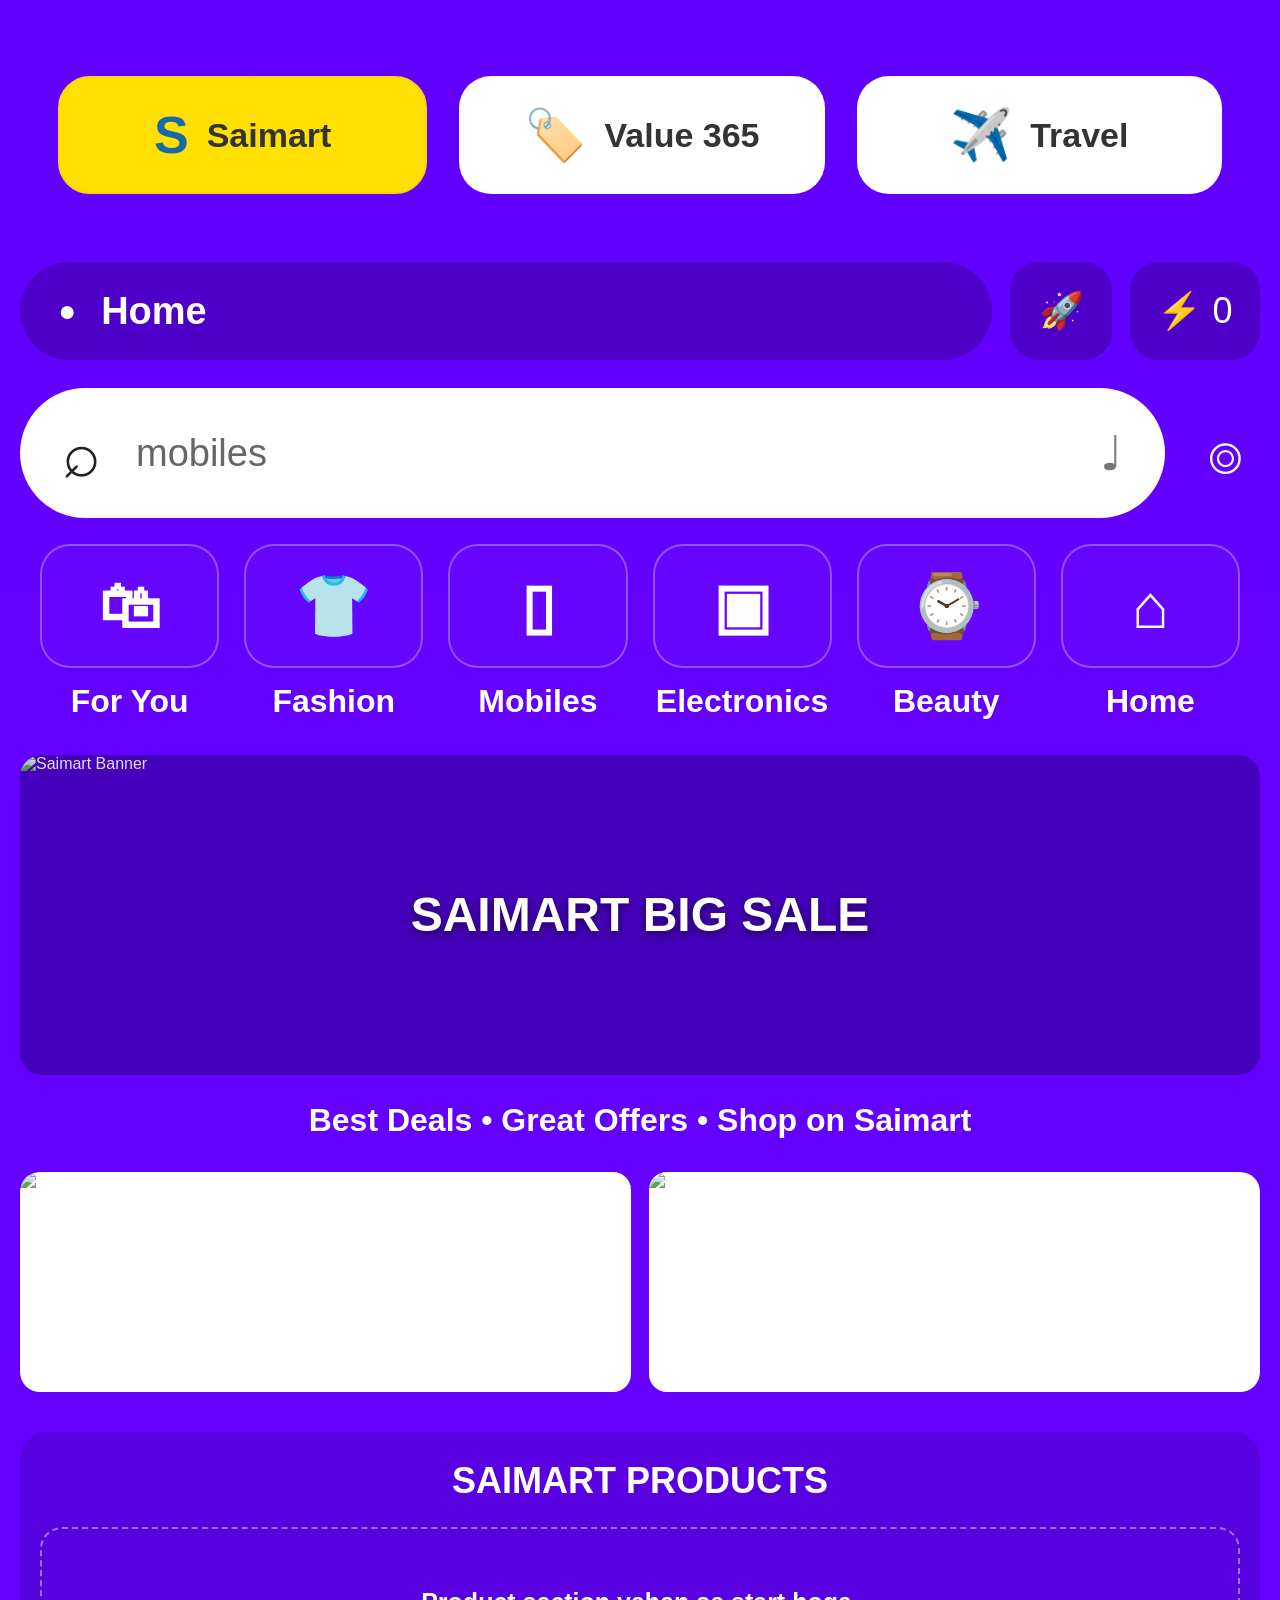
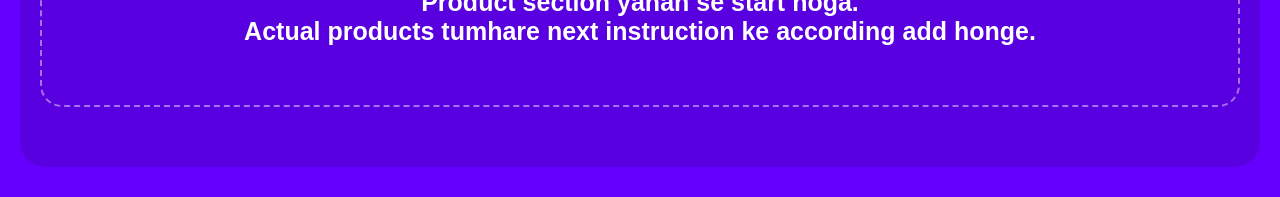
==== commit 59c68156: "Update index.html" ====
--- a/index.html
+++ b/index.html
@@ -2,556 +2,713 @@
 <html lang="en">
 <head>
 <meta charset="UTF-8">
-<meta name="viewport" content="width=device-width,initial-scale=1,viewport-fit=cover">
-<title>DENVER — Premium Fragrances</title>
+<meta name="viewport" content="width=device-width, initial-scale=1.0">
+<title>Saimart</title>
+
 <style>
-:root{--teal:#052925;--teal2:#0b665b;--mint:#28a88e;--gold:#d5b06b;--logo-color:#d5b06b;--bg:#f8f9f7;--text:#111;--muted:#737373;--card:#fff}
-*{box-sizing:border-box}html{scroll-behavior:smooth}body{margin:0;font-family:Arial,Helvetica,sans-serif;background:var(--bg);color:var(--text)}button,input,textarea{font:inherit}button{cursor:pointer}.hidden{display:none!important}
-.top{background:var(--teal);color:#fff;text-align:center;padding:9px 8px;font-size:11px;font-weight:800;letter-spacing:.4px}.top{overflow:hidden;white-space:nowrap}.top-ticker{display:inline-block;min-width:max-content;padding-left:100%;animation:topTickerMove 16s linear infinite}@keyframes topTickerMove{from{transform:translateX(0)}to{transform:translateX(-100%)}}
-nav{height:62px;background:#fff;display:flex;align-items:center;justify-content:space-between;padding:0 18px;border-bottom:1px solid #e8e8e8;position:sticky;top:0;z-index:50}.logo-mark{width:145px;height:44px;background:var(--logo-color);-webkit-mask:var(--logo-image) center/contain no-repeat;mask:var(--logo-image) center/contain no-repeat;display:block}.logo-fallback{font-size:25px;font-weight:900;letter-spacing:3px;color:#111}.brand-group{display:flex;align-items:center;gap:8px}.brand-logo-img{height:44px;max-width:170px;object-fit:contain;display:block}.left-logo-img{width:30px;height:30px;object-fit:contain;display:block}.nav-right{display:flex;align-items:center;gap:14px}.nav-right-logo{display:none;align-items:center;justify-content:center;width:34px;height:34px;margin-right:2px}.nav-right-logo.show{display:flex}.right-logo-img{width:28px;height:28px;object-fit:contain;display:block}.home-btn{border:0;background:none;font-size:22px}.cart-btn{border:0;background:none;font-size:21px}.cart-count{background:var(--teal);color:#fff;border-radius:50%;font-size:10px;padding:3px 6px;vertical-align:top;margin-left:-5px}
-.page{display:block}.home-page{padding-bottom:30px}.banner-wrap{margin:12px;border-radius:16px;overflow:hidden;position:relative;background:#111}.slides{display:flex;transition:transform .5s ease}.slide{min-width:100%;height:245px}.slide img{width:100%;height:100%;display:block;object-fit:cover}.dots{position:absolute;bottom:10px;width:100%;text-align:center}.dot{display:inline-block;width:7px;height:7px;border-radius:50%;background:#bbb;margin:0 4px}.dot.active{background:#fff}
-.countdown-box{margin:12px;border-radius:14px;background:var(--teal);color:#fff;text-align:center;padding:15px 12px}.countdown-box .label{font-size:11px;letter-spacing:1.3px;color:#e9cf98;font-weight:800}.countdown{font-size:34px;font-weight:900;letter-spacing:3px;margin:3px 0}.countdown-box .sub{font-size:10px;color:#bbb}.offer{text-align:center;padding:10px 12px 18px}.offer h2{font-size:23px;margin:3px}.offer p{color:#666;margin:7px 0;font-size:13px}
-.product-grid{display:grid;grid-template-columns:repeat(2,minmax(0,1fr));gap:12px;padding:0 12px}.product-card{background:#fff;border:1px solid #e5e5e5;border-radius:15px;padding:9px;overflow:hidden}.product-image-wrap{position:relative;width:100%;aspect-ratio:1/1;overflow:hidden;border-radius:12px;background:#ececea}.product-image{width:100%;height:100%;object-fit:cover;display:block}.product-badge{position:absolute;left:8px;top:8px;background:var(--teal);color:#fff;padding:6px 8px;border-radius:6px;font-size:9px;font-weight:800}.product-card-name{font-size:15px;font-weight:800;color:var(--teal);margin-top:10px;line-height:1.2}.product-review{font-size:11px;margin-top:6px;color:#555;white-space:nowrap}.stars{color:#d6ad13;letter-spacing:1px}.product-card-price{display:flex;align-items:center;gap:7px;margin-top:7px}.product-card-price del{color:#999;font-size:12px}.product-card-price strong{color:var(--teal);font-size:18px}.product-add-button{width:100%;margin-top:10px;padding:11px;border:0;border-radius:8px;background:var(--teal);color:#fff;font-weight:800;font-size:12px}.clickable{cursor:pointer}
-.mystery{margin:18px 12px;padding:24px 18px;text-align:center;border-radius:16px;background:linear-gradient(135deg,#21180e,#4d351c);color:#fff}.box{font-size:55px}.mystery h2{margin:8px 0;font-size:25px}.mystery p{color:#ddd;line-height:1.5;font-size:13px}.reveal{background:#fff;color:var(--teal);border:0;border-radius:7px;padding:12px 18px;font-weight:800}.steps{display:flex;gap:8px;padding:0 12px 25px}.step{flex:1;background:#fff;border:1px solid #eee;border-radius:10px;padding:11px;text-align:center;font-size:11px}.step b{display:block;font-size:17px;margin-bottom:5px}.site-footer{background:var(--teal);color:#aaa;text-align:center;padding:28px 15px;font-size:11px}
-/* product detail */
-.product-page{display:none;background:#fff;min-height:100vh;padding-bottom:35px}.product-page.show{display:block}.detail-head{background:#fff;padding:18px 14px 8px}.detail-title{font-size:25px;line-height:1.15;margin:0 0 10px}.detail-rating{font-size:14px;color:#555}.verified{display:inline-flex;width:20px;height:20px;border-radius:50%;background:#1877e8;color:#fff;align-items:center;justify-content:center;font-size:12px;font-weight:900;margin-left:5px}.detail-price{font-size:29px;font-weight:900;margin-top:14px;color:#111}.tax{font-size:12px;color:#666;margin-top:4px}.price-ml{font-size:14px;font-weight:700;margin-top:25px}
-.gallery{padding:10px 12px 0;position:relative;overflow:hidden}.gallery-main{position:relative;border-radius:15px;overflow:hidden;background:#f0f0ee;aspect-ratio:1/1;touch-action:pan-y}.gallery-main img{width:100%;height:100%;object-fit:cover;display:block}.gallery-arrow{position:absolute;top:50%;transform:translateY(-50%);width:42px;height:50px;border:0;border-radius:50%;background:#fff;color:#333;font-size:28px;box-shadow:0 2px 10px #0002;z-index:3}.gallery-arrow.left{left:0}.gallery-arrow.right{right:0}.thumbs{display:flex;gap:8px;overflow-x:auto;padding:10px 2px 4px}.thumbs::-webkit-scrollbar{display:none}.thumb{flex:0 0 72px;height:72px;border:2px solid transparent;border-radius:9px;overflow:hidden;background:#eee;padding:0}.thumb.active{border-color:var(--teal)}.thumb img{width:100%;height:100%;object-fit:cover}
-.offer-strip{text-align:center;background:var(--teal2);color:#fff;font-size:18px;font-weight:900;padding:10px;margin-top:6px;letter-spacing:.2px}.detail-actions{padding:10px 14px;display:grid;grid-template-columns:38% 1fr;gap:10px}.qty{height:54px;border:1px solid #999;border-radius:13px;display:flex;align-items:center;justify-content:space-around;font-size:24px}.qty button{border:0;background:none;font-size:26px}.qty span{font-size:19px}.detail-add{height:54px;border:0;border-radius:13px;background:var(--teal);color:#fff;font-weight:900;letter-spacing:1.5px;font-size:16px}
-.benefit-wrap{overflow:hidden;padding:15px 0;background:#fff}.benefit-track{display:flex;width:max-content;animation:benefitMove 22s linear infinite}.benefit-item{width:180px;text-align:center;flex:0 0 180px;font-size:11px;font-weight:800;color:#222}.benefit-icon{font-size:34px;display:block;margin-bottom:4px}@keyframes benefitMove{from{transform:translateX(0)}to{transform:translateX(-50%)}}
-.detail-banner{margin:8px 14px;border-radius:2px;overflow:hidden;cursor:pointer}.detail-banner img{width:100%;display:block;max-height:170px;object-fit:cover}.detail-section{padding:20px 15px;border-top:1px solid #eee}.detail-section h2{font-size:20px;margin:0 0 10px;color:var(--teal)}.detail-section p,.detail-section li{font-size:13px;line-height:1.65;color:#555}.desc-banner{width:100%;display:block;border-radius:10px;margin:12px 0;max-height:280px;object-fit:cover}.info-row{border-bottom:1px solid #e7e7e7;padding:14px 0}.info-row:last-child{border-bottom:0}.info-row summary{font-weight:800;color:#222;cursor:pointer}.faq-item{border-bottom:1px solid #eee;padding:14px 0}.faq-q{font-weight:800;font-size:14px}.faq-a{font-size:13px;color:#666;line-height:1.5;margin-top:7px}
-.review-summary{background:#f7f8f6;border-radius:14px;padding:15px}.review-top{display:flex;align-items:center;gap:18px}.review-big{font-size:35px;font-weight:900}.bar-row{display:grid;grid-template-columns:38px 1fr 35px;gap:7px;align-items:center;font-size:11px;margin:5px 0}.bar{height:8px;background:#ddd;border-radius:20px;overflow:hidden}.bar i{display:block;height:100%;background:#d6ad13}.customer-review{padding:14px 0;border-bottom:1px solid #eee}.customer-review .rname{font-size:12px;font-weight:800}.customer-review .rtext{font-size:13px;color:#555;line-height:1.5;margin-top:5px}
-/* cart */
-.overlay{display:none;position:fixed;inset:0;background:#0008;z-index:100}.overlay.show{display:block}.cart-panel{position:fixed;right:-100%;top:0;width:min(410px,100%);height:100%;background:#fff;z-index:110;box-shadow:-5px 0 25px #0003;transition:right .3s;padding:20px;overflow:auto}.cart-panel.open{right:0}.cart-head{display:flex;justify-content:space-between;align-items:center;border-bottom:1px solid #eee;padding-bottom:14px}.close{border:0;background:#eee;border-radius:50%;width:32px;height:32px}.cart-item{display:flex;gap:10px;padding:15px 0;border-bottom:1px solid #eee}.cart-thumb{width:65px;height:65px;background:#eee;border-radius:8px;overflow:hidden;flex:none}.cart-thumb img{width:100%;height:100%;object-fit:cover}.cart-item h4{margin:3px 0}.cart-item small{color:#777}.diwali-strip{margin:12px -20px 8px;height:38px;background:linear-gradient(90deg,#8d0905,#e33a12,#9d0905);color:#fff;overflow:hidden;display:flex;align-items:center;white-space:nowrap}.diwali-marquee{display:inline-block;padding-left:100%;animation:diwaliMove 25s linear infinite;font-size:12px;font-weight:700}.diwali-marquee span{margin:0 24px}@keyframes diwaliMove{from{transform:translateX(0)}to{transform:translateX(-100%)}}.free-title{font-size:17px;font-weight:800;margin:16px 0 4px}.free-sub{font-size:12px;color:#777;margin-bottom:8px}.free-option{display:flex;align-items:center;gap:10px;padding:11px 0;border-bottom:1px solid #eee}.free-option .thumb{width:62px;height:62px;border:1px solid #ddd;border-radius:8px;overflow:hidden}.free-option .thumb img{width:100%;height:100%;object-fit:cover}.free-option h4{margin:0 0 4px;font-size:14px}.free-option .mrp{font-size:12px;color:#888}.free-pill{display:inline-block;background:#e9e9e9;color:var(--teal);border-radius:4px;padding:4px 7px;font-weight:800;font-size:10px}.free-add{margin-left:auto;background:var(--teal);color:#fff;border:0;border-radius:5px;padding:8px 10px;font-size:10px;font-weight:800}.free-add.added{background:#ddd;color:var(--teal)}.mystery-cart{display:flex;align-items:center;gap:10px;padding:14px 0;border-bottom:1px solid #eee}.cart-total{font-size:20px;font-weight:800;margin:20px 0}.checkout{width:100%;padding:15px;border:0;border-radius:7px;background:var(--teal);color:#fff;font-weight:800}
-/* checkout */
-.checkout-page{display:none;position:fixed;inset:0;z-index:200;background:#f5faf9;overflow-y:auto}.checkout-page.show{display:block}.checkout-header{height:75px;background:var(--teal);display:flex;align-items:center;justify-content:center;position:relative}.back-btn{position:absolute;left:15px;border:0;background:none;color:#fff;font-size:31px}.checkout-logo{width:155px;height:48px;background:var(--logo-color);-webkit-mask:var(--logo-image) center/contain no-repeat;mask:var(--logo-image) center/contain no-repeat;display:block}.checkout-container{max-width:650px;margin:auto;padding:14px}.order-summary,.coupon-box,.customer-details,.checkout-cart,.checkout-total{background:#fff;border-radius:16px;margin-bottom:12px}.summary-top{padding:18px;display:flex;justify-content:space-between;gap:10px}.summary-top h2{margin:0 0 8px;font-size:20px}.offer-applied{color:#4d873f;font-size:13px}.summary-price{white-space:nowrap}.summary-price del{color:#999}.summary-price strong{font-size:20px}.saved-bar{background:#d7f4df;color:#378245;text-align:center;padding:9px;font-size:13px}.coupon-box{padding:16px;display:flex;gap:10px}.coupon-input{flex:1;display:flex;align-items:center;border:1px solid #ddd;border-radius:10px;padding:0 10px}.coupon-input input{border:0;outline:0;padding:13px 9px;width:100%}.coupon-box button{border:0;background:none;color:#9a7432;font-weight:800}.customer-details{padding:18px}.customer-details h2{margin:0;text-align:center}.customer-details p{text-align:center;color:#888;margin:6px 0 18px}.customer-details label{display:block;font-size:12px;font-weight:700;margin:12px 0 6px}.customer-details input,.customer-details textarea{width:100%;border:1px solid #d8c89e;border-radius:9px;padding:13px;outline:none}.customer-details textarea{height:85px}.phone-input{display:flex;border:1px solid #d8c89e;border-radius:9px;overflow:hidden}.phone-input span{padding:13px 9px;border-right:1px solid #ddd}.phone-input input{border:0;border-radius:0}.two-input{display:grid;grid-template-columns:1fr 1fr;gap:10px}.checkout-cart{padding:18px}.checkout-cart h2{margin-top:0}.checkout-product{display:flex;align-items:center;gap:10px;padding:10px 0;border-bottom:1px solid #eee}.checkout-product-image{width:58px;height:58px;border-radius:8px;background:#eee;overflow:hidden;flex:none}.checkout-product-image img{width:100%;height:100%;object-fit:cover}.checkout-product-info{flex:1}.checkout-product-info b{font-size:14px}.checkout-product-info small{color:#777}.checkout-total{padding:18px}.checkout-total div{display:flex;justify-content:space-between;padding:8px 0}.discount{color:#3c8b48}.grand-total{border-top:1px solid #eee;margin-top:8px;padding-top:14px!important;font-size:19px;font-weight:800}.continue-btn{width:100%;background:var(--teal);color:#fff;border:0;border-radius:9px;padding:16px;font-size:17px;font-weight:800}.checkout-trust{display:flex;justify-content:space-around;text-align:center;color:#777;padding:25px 5px}.checkout-trust div{display:flex;flex-direction:column;gap:5px;font-size:22px}.checkout-trust small{font-size:10px}.checkout-footer{text-align:center;color:#777;font-size:11px;padding:20px}.payment-page{display:none}.payment-page.show{display:block}.delivery-preview{background:#fff;border-radius:16px;padding:16px;margin-bottom:12px}.delivery-preview h3{margin:0 0 8px}.delivery-address{font-size:13px;line-height:1.55;color:#555}.payment-safe{display:flex;justify-content:space-between;padding:10px 3px;font-size:12px}.online-offer{background:#e8f7ee;color:#26723c;padding:11px;border-radius:9px;text-align:center;font-size:12px;font-weight:700;margin-bottom:12px}.payment-section-title{font-size:12px;font-weight:900;margin:12px 3px;color:#444}.payment-card{background:#fff;border-radius:16px;overflow:hidden}.payment-method{display:flex;align-items:center;gap:10px;padding:16px;border-bottom:1px solid #eee}.payment-method.selected{background:#f0faf7}.payment-radio{width:19px;height:19px;border:2px solid #999;border-radius:50%}.payment-method.selected .payment-radio{border-color:var(--teal);box-shadow:inset 0 0 0 4px #fff;background:var(--teal)}.pay-logo{font-weight:900;width:40px;text-align:center}.pay-name{flex:1;font-weight:700;font-size:13px}.pay-note{font-size:10px;color:#388044}.payment-detail{display:none;padding:14px;border-bottom:1px solid #eee}.payment-detail.show{display:block}.method-badge{font-size:9px;font-weight:900;padding:5px 7px;border-radius:6px;white-space:nowrap}.recommended-badge{background:#e8f7ee;color:#26723c}.used-badge{background:#fff2d8;color:#8a6114}.method-sub{font-size:10px;color:#777;margin-top:3px}.qr-box{text-align:center}.qr-image{width:220px;max-width:80%;display:block;margin:0 auto;border:1px solid #ddd}.utr-input{width:100%;margin-top:12px;border:1px solid #ddd;border-radius:9px;padding:13px}.verify-btn{width:100%;margin-top:9px;border:0;background:var(--teal);color:#fff;border-radius:9px;padding:13px;font-weight:800}.cod-box{background:#f7f7f7;padding:13px;border-radius:10px;font-size:12px;color:#666}.cod-amount{font-size:19px;font-weight:900;color:#222;margin-top:8px}.payment-total{background:#fff;border-radius:16px;padding:17px;margin:12px 0}.payment-total-row{display:flex;justify-content:space-between;padding:8px 0}.payment-total-row.final{border-top:1px solid #eee;font-size:19px;font-weight:900}.pay-now-btn{width:100%;border:0;border-radius:10px;background:var(--teal);color:#fff;padding:16px;font-size:16px;font-weight:900}
-.checkout-loading{position:fixed;inset:0;background:#fff;z-index:500;display:none;align-items:center;justify-content:center;flex-direction:column}.checkout-loading.show{display:flex}.loader-circle{width:70px;height:70px;border-radius:50%;border:7px solid #eee;border-top-color:var(--teal);animation:spin 1s linear infinite;margin-bottom:22px}@keyframes spin{to{transform:rotate(360deg)}}.success-overlay{position:fixed;inset:0;background:#0008;z-index:510;display:none;align-items:center;justify-content:center}.success-overlay.show{display:flex}.success-popup{width:min(330px,88%);background:#fff;border-radius:20px;text-align:center;padding:30px}.success-gift{font-size:50px}.success-popup h2{color:var(--teal)}.saved-amount{font-size:24px;font-weight:900;color:#c28a20}.confetti{position:fixed;top:-15px;width:8px;height:15px;z-index:520;animation:fall 1.4s linear forwards}@keyframes fall{to{transform:translateY(105vh) rotate(720deg)}}
-.mystery-win-overlay{display:none;position:fixed;inset:0;background:#0008;z-index:300;align-items:center;justify-content:center;padding:18px}.mystery-win-overlay.show{display:flex}.mystery-win-modal{background:#fff;border-radius:16px;max-width:520px;position:relative;overflow:hidden}.mystery-win-image{width:100%;display:block}.mystery-close{position:absolute;right:8px;top:8px;width:34px;height:34px;border:0;border-radius:50%;background:#fff;font-size:22px}
-@media(min-width:700px){.product-grid{grid-template-columns:repeat(4,1fr);max-width:1100px;margin:auto}.banner-wrap,.countdown-box,.offer{max-width:1100px;margin-left:auto;margin-right:auto}.slide{height:360px}.product-page{max-width:720px;margin:auto}.gallery-main{aspect-ratio:1.05/1}}
-.checkout-diwali-strip{position:absolute;left:0;right:0;bottom:-38px;margin:0;height:38px;z-index:201}.checkout-header{margin-bottom:38px}.returning-offer-banner{margin-top:10px;background:#b3261e;color:#fff;padding:9px 10px;border-radius:8px;font-size:12px;font-weight:900;line-height:1.35}.returning-price-note{display:inline-block;margin-top:5px;background:#fff0ef;color:#b3261e;padding:4px 7px;border-radius:5px;font-size:10px;font-weight:800}.paytm-unavailable{opacity:.6;cursor:not-allowed}.pay-logo-img{width:40px;height:26px;object-fit:contain;display:block;margin:auto}.pay-logo-img.small{width:32px;height:20px}.cod-balance{font-size:12px;color:#444;margin-top:6px;font-weight:700}@keyframes softPop{0%{opacity:0;transform:scale(.3)}45%{opacity:1;transform:scale(1.18)}65%{transform:scale(.94)}82%{transform:scale(1.05)}100%{opacity:1;transform:scale(1)}}@keyframes glowPulse{0%,100%{box-shadow:0 0 0 0 rgba(230,60,40,0)}50%{box-shadow:0 0 0 7px rgba(230,60,40,.38)}}.returning-offer-banner,.returning-price-note{animation:softPop 1.5s cubic-bezier(.3,1.4,.5,1) both,glowPulse 1.6s ease-in-out 1.5s 3;transform-origin:center}.returning-price-row{font-size:12px;color:#b3261e;font-weight:800;margin-top:5px}</style>
+*{box-sizing:border-box;margin:0;padding:0}
+
+html{
+    scroll-behavior:smooth;
+}
+
+html,body{
+    width:100%;
+    min-height:100%;
+    font-family:Arial,Helvetica,sans-serif;
+}
+
+body{
+    background:#6500ff;
+    color:#fff;
+    overflow-x:hidden;
+}
+
+.page{
+    width:100%;
+    min-height:100vh;
+    background:linear-gradient(180deg,#6200ff 0%,#6500ff 100%);
+    padding:8px 20px 30px;
+}
+
+/* ================= TOP TABS ================= */
+
+.top-tabs{
+    display:flex;
+    gap:32px;
+    padding:68px 38px 68px;
+}
+
+.tab{
+    height:118px;
+    flex:1;
+    border-radius:32px;
+    background:#fff;
+    display:flex;
+    align-items:center;
+    justify-content:center;
+    color:#333;
+    font-size:34px;
+    font-weight:700;
+    cursor:pointer;
+}
+
+.tab:first-child{
+    background:#ffe000;
+    border:2px solid #ffd400;
+}
+
+.tab .icon{
+    font-size:50px;
+    margin-right:18px;
+}
+
+.tab:first-child .icon{
+    font-size:52px;
+    color:#1769aa;
+    font-weight:900;
+}
+
+/* ================= HOME ================= */
+
+.home-row{
+    display:flex;
+    gap:18px;
+    margin:0 0 28px;
+}
+
+.home{
+    flex:1;
+    height:98px;
+    border-radius:50px;
+    background:#4e00c9;
+    display:flex;
+    align-items:center;
+    padding:0 38px;
+    font-size:38px;
+    font-weight:700;
+    cursor:pointer;
+}
+
+.home-pin{
+    font-size:30px;
+    margin-right:25px;
+}
+
+.small{
+    width:102px;
+    height:98px;
+    border-radius:28px;
+    background:#4e00c9;
+    display:flex;
+    align-items:center;
+    justify-content:center;
+    font-size:36px;
+    cursor:pointer;
+}
+
+.small:last-child{
+    width:130px;
+}
+
+/* ================= SEARCH ================= */
+
+.search-row{
+    display:flex;
+    align-items:center;
+    gap:25px;
+    margin-bottom:26px;
+}
+
+.search{
+    height:130px;
+    flex:1;
+    background:#fff;
+    border-radius:70px;
+    display:flex;
+    align-items:center;
+    padding:0 42px;
+    color:#666;
+    font-size:38px;
+    cursor:pointer;
+}
+
+.search-icon{
+    font-size:65px;
+    color:#222;
+    margin-right:35px;
+}
+
+.mic{
+    margin-left:auto;
+    font-size:48px;
+    color:#777;
+}
+
+.qr{
+    font-size:58px;
+    width:70px;
+    text-align:center;
+    cursor:pointer;
+}
+
+/* ================= CATEGORIES ================= */
+
+.categories{
+    display:flex;
+    justify-content:space-between;
+    gap:25px;
+    padding:0 20px;
+}
+
+.cat{
+    flex:1;
+    text-align:center;
+    font-size:32px;
+    font-weight:700;
+    white-space:nowrap;
+    cursor:pointer;
+}
+
+.cat-box{
+    height:124px;
+    border:2px solid rgba(255,255,255,.3);
+    border-radius:30px;
+    display:flex;
+    align-items:center;
+    justify-content:center;
+    margin-bottom:15px;
+    font-size:62px;
+    background:rgba(255,255,255,.025);
+}
+
+/* ================= SAIMART CONTENT ================= */
+
+.saimart-content{
+    width:100%;
+    margin-top:35px;
+}
+
+/*
+   CLICK AREA
+   Banner + text par click karne se
+   PRODUCT START SECTION tak smooth scroll hoga.
+*/
+.scroll-to-products{
+    cursor:pointer;
+}
+
+/* ================= MAIN BANNER ================= */
+
+.banner{
+    width:100%;
+    min-height:320px;
+    border-radius:22px;
+    overflow:hidden;
+    position:relative;
+    background:#4d00d4;
+}
+
+.banner img{
+    width:100%;
+    height:100%;
+    min-height:320px;
+    display:block;
+    object-fit:cover;
+}
+
+.banner::after{
+    content:"";
+    position:absolute;
+    inset:0;
+    background:rgba(0,0,0,.12);
+    pointer-events:none;
+}
+
+.banner-text{
+    position:absolute;
+    z-index:2;
+    top:50%;
+    left:50%;
+    transform:translate(-50%,-50%);
+    width:90%;
+    text-align:center;
+    color:#fff;
+    font-size:48px;
+    line-height:1.15;
+    font-weight:800;
+    text-shadow:0 3px 8px rgba(0,0,0,.55);
+}
+
+/* ================= TEXT BELOW MAIN BANNER ================= */
+
+.below-banner-text{
+    width:100%;
+    text-align:center;
+    padding:25px 15px 5px;
+    font-size:32px;
+    line-height:1.3;
+    font-weight:700;
+    color:#fff;
+}
+
+/* ================= 2 BANNER SLIDER ================= */
+
+.slider-section{
+    width:100%;
+    margin-top:25px;
+    overflow:hidden;
+    border-radius:20px;
+    cursor:pointer;
+}
+
+.banner-slider{
+    width:100%;
+    display:flex;
+    gap:18px;
+    animation:slideRightToLeft 12s linear infinite;
+    will-change:transform;
+}
+
+.slider-banner{
+    flex:0 0 calc(50% - 9px);
+    height:220px;
+    border-radius:18px;
+    overflow:hidden;
+    position:relative;
+    background:#fff;
+}
+
+.slider-banner img{
+    width:100%;
+    height:100%;
+    display:block;
+    object-fit:cover;
+}
+
+/*
+   Duplicate banners allow continuous
+   right-to-left movement.
+*/
+@keyframes slideRightToLeft{
+    0%{
+        transform:translateX(0);
+    }
+    100%{
+        transform:translateX(calc(-50% - 9px));
+    }
+}
+
+/* ================= PRODUCT START ================= */
+
+.product-start{
+    width:100%;
+    margin-top:40px;
+    padding:28px 20px 60px;
+    border-radius:25px;
+    background:rgba(0,0,0,.12);
+    scroll-margin-top:15px;
+}
+
+.product-start-title{
+    text-align:center;
+    font-size:36px;
+    font-weight:800;
+    margin-bottom:25px;
+}
+
+.product-placeholder{
+    min-height:180px;
+    border:2px dashed rgba(255,255,255,.45);
+    border-radius:22px;
+    display:flex;
+    align-items:center;
+    justify-content:center;
+    text-align:center;
+    font-size:25px;
+    font-weight:600;
+}
+
+/*
+==================================================
+SAIMART SETTINGS
+
+MAIN BANNER:
+#saimartBanner
+
+MAIN BANNER TEXT:
+#bannerText
+
+TEXT BELOW MAIN BANNER:
+#belowBannerText
+
+SLIDER BANNER 1:
+#sliderBanner1
+
+SLIDER BANNER 2:
+#sliderBanner2
+
+PRODUCT START:
+#productStart
+
+Abhi product section sirf starting placeholder hai.
+Actual products tum jab bologe tab isi jagah add honge.
+==================================================
+*/
+
+/* ================= MOBILE ================= */
+
+@media(max-width:700px){
+
+    .page{
+        padding:6px 12px 18px;
+    }
+
+    .top-tabs{
+        gap:16px;
+        padding:44px 20px 58px;
+    }
+
+    .tab{
+        height:88px;
+        border-radius:24px;
+        font-size:23px;
+    }
+
+    .tab .icon{
+        font-size:34px;
+        margin-right:10px;
+    }
+
+    .tab:first-child .icon{
+        font-size:42px;
+    }
+
+    .home-row{
+        gap:10px;
+        margin-bottom:20px;
+    }
+
+    .home{
+        height:76px;
+        padding:0 25px;
+        font-size:30px;
+    }
+
+    .home-pin{
+        font-size:25px;
+        margin-right:17px;
+    }
+
+    .small{
+        height:76px;
+        width:78px;
+        border-radius:23px;
+        font-size:27px;
+    }
+
+    .small:last-child{
+        width:102px;
+    }
+
+    .search-row{
+        gap:13px;
+        margin-bottom:20px;
+    }
+
+    .search{
+        height:96px;
+        padding:0 25px;
+        font-size:29px;
+    }
+
+    .search-icon{
+        font-size:49px;
+        margin-right:24px;
+    }
+
+    .mic{
+        font-size:37px;
+    }
+
+    .qr{
+        font-size:43px;
+        width:48px;
+    }
+
+    .categories{
+        gap:10px;
+        padding:0 6px;
+    }
+
+    .cat{
+        font-size:20px;
+    }
+
+    .cat-box{
+        height:91px;
+        border-radius:23px;
+        font-size:45px;
+        margin-bottom:11px;
+    }
+
+    .saimart-content{
+        margin-top:25px;
+    }
+
+    .banner{
+        min-height:190px;
+        border-radius:16px;
+    }
+
+    .banner img{
+        min-height:190px;
+    }
+
+    .banner-text{
+        font-size:28px;
+        width:92%;
+    }
+
+    .below-banner-text{
+        padding:18px 10px 4px;
+        font-size:22px;
+    }
+
+    .slider-section{
+        margin-top:20px;
+        border-radius:15px;
+    }
+
+    .banner-slider{
+        gap:10px;
+        animation-duration:10s;
+    }
+
+    .slider-banner{
+        flex:0 0 calc(50% - 5px);
+        height:125px;
+        border-radius:13px;
+    }
+
+    .product-start{
+        margin-top:30px;
+        padding:22px 12px 45px;
+        border-radius:18px;
+    }
+
+    .product-start-title{
+        font-size:27px;
+        margin-bottom:20px;
+    }
+
+    .product-placeholder{
+        min-height:130px;
+        font-size:19px;
+        padding:20px;
+    }
+}
+</style>
 </head>
+
 <body>
-<div class="top" id="topOffer"><span id="topTicker" class="top-ticker"></span></div>
-<nav>
-  <button class="home-btn" onclick="showHome()">⌂</button>
-  <div class="brand-group"><img id="navLeftLogoImg" class="left-logo-img" alt="Logo" style="display:none"><span class="logo-mark" aria-label="TENVER"></span><img id="brandLogoImg" class="brand-logo-img" alt="Logo" style="display:none"><div id="logoFallback" class="logo-fallback" style="display:none">TENVER</div></div>
-  <div class="nav-right"><div id="navRightLogo" class="nav-right-logo"><img id="navRightLogoImg" class="right-logo-img" src="" alt="Logo"></div><button class="cart-btn" onclick="openCart()">🛒<sup class="cart-count" id="cartCount">0</sup></button></div>
-</nav>
-<main id="homePage" class="page home-page">
-  <div class="banner-wrap"><div class="slides" id="slides"></div><div class="dots" id="dots"></div></div>
-  <div class="countdown-box"><div class="label">🔥 DIWALI SALE ENDS IN</div><div class="countdown" id="saleTimer">10:00</div><div class="sub">Hurry! Complete your offer before the timer expires.</div><div id="returningOfferBanner" class="returning-offer-banner hidden"></div></div>
-  <section class="offer"><h2>Pick Your Signature Scent</h2><p>One order. Your selected perfume + complimentary fragrances + FREE Mystery Box.</p></section>
-  <section class="product-grid" id="products"></section>
-  <section class="mystery"><div class="box">🎁</div><h2>FREE MYSTERY BOX</h2><p>Every eligible order unlocks a Mystery Box. Reward availability is subject to published offer terms.</p><button class="reveal" onclick="openMysteryWin()">WHAT COULD I WIN? ✨</button></section>
-  <section class="steps"><div class="step"><b>01</b>Choose your perfume</div><div class="step"><b>02</b>Get complimentary perfumes</div><div class="step"><b>03</b>Unlock Mystery Gift</div></section>
-  <footer class="site-footer">© 2026 <span id="footerBrand">TENVER</span> • Premium Fragrances<br><br>Terms & Conditions • Privacy • Contact</footer>
-</main>
-<section id="productPage" class="product-page">
-  <div class="detail-head"><h1 class="detail-title" id="detailName"></h1><div class="detail-rating"><span class="stars" id="detailStars"></span> <span id="detailRating"></span> | (<span id="detailReviews"></span> Reviews) <span class="verified">✓</span></div><div class="detail-price" id="detailPrice"></div><div class="tax">Inclusive of all taxes</div><div class="price-ml" id="detailPriceMl"></div><div id="returningNoteProduct" class="returning-price-note hidden"></div></div>
-  <div class="gallery" id="gallery"><div class="gallery-main"><img id="mainProductImage" src="" alt=""><button class="gallery-arrow left" onclick="prevImage()">‹</button><button class="gallery-arrow right" onclick="nextImage()">›</button></div></div>
-  <div class="offer-strip" id="detailOffer"></div><div class="thumbs" id="thumbs" style="padding:10px 14px 4px"></div>
-  <div class="detail-actions"><div class="qty"><button onclick="changeDetailQty(-1)">−</button><span id="detailQty">1</span><button onclick="changeDetailQty(1)">+</button></div><button class="detail-add" onclick="addDetailToCart()">ADD TO CART</button></div>
-  <div class="benefit-wrap"><div class="benefit-track" id="benefitTrack"></div></div>
-  <div class="detail-banner" onclick="showHome()"><img id="detailBannerImage" src="banners/banner2.jpg" alt="Offer Banner"></div>
-  <section class="detail-section"><h2>Description</h2><p id="detailDescription"></p><img id="descBanner1" class="desc-banner clickable" src="" alt="Product description banner" onclick="backToMainProduct()"><img id="descBanner2" class="desc-banner clickable" src="" alt="Product description banner" onclick="backToMainProduct()"></section>
-  <section class="detail-section"><h2>Additional Information</h2><div id="additionalInfo"></div></section><section class="detail-section"><h2>FAQs</h2><div id="faqs"></div></section>
-  <section class="detail-section"><h2>Customer Reviews</h2><div class="review-summary"><div class="review-top"><div><div class="review-big" id="reviewBig"></div><div class="stars">★★★★★</div><div style="font-size:11px;color:#777">Based on customer ratings</div></div><div style="flex:1" id="reviewBars"></div></div></div><div id="reviewList"></div></section>
-</section>
-<div class="overlay" id="overlay"></div>
-<aside class="cart-panel" id="cartPanel"><div class="cart-head"><h2>Your Cart <span id="cartSmallCount" style="font-size:13px;color:#777;font-weight:500">(0)</span></h2><button class="close" onclick="closeCart()">×</button></div><div class="diwali-strip"><div class="diwali-marquee"><span id="cartOfferMarquee"></span><span id="cartOfferMarquee2"></span></div></div><div id="cartItems"></div><div id="freeChooser" style="display:none"><div class="free-title" id="freeTitle"></div><div class="free-sub" id="freeSub"></div><div id="freeProducts"></div></div><div class="mystery-cart"><div style="width:62px;height:62px;border:1px solid #ddd;border-radius:8px;display:flex;align-items:center;justify-content:center;font-size:30px">🎁</div><div><b>Mystery Gift 🎁</b><br><span class="free-pill">FREE</span> <del id="cartMysteryMrp">₹399</del><br><span style="font-size:11px;color:#777">Complimentary with eligible order</span></div><span style="margin-left:auto">✓</span></div><div class="cart-total" id="cartTotal">Total: ₹0</div><p id="cartNote" style="font-size:12px;color:#777"></p><button class="checkout" onclick="startCheckoutFlow()">CHECKOUT</button></aside>
-<div class="checkout-loading" id="checkoutLoading"><div class="loader-circle"></div><div style="font-size:20px;font-weight:700">Initiating Checkout</div></div>
-<div class="success-overlay" id="successOverlay"><div class="success-popup"><div class="success-gift">🎉</div><h2>Hurray!</h2><p id="successOfferText"></p><div class="saved-amount">You saved ₹<span id="savedAmount">0</span></div><p style="font-weight:700;color:#c28a20">Yay! Thanks! 🎁</p></div></div>
-<div id="checkoutPage" class="checkout-page">
-<header class="checkout-header"><button class="back-btn" onclick="closeCheckout()">←</button><div class="brand-group"><img id="coLeftLogoImg" class="left-logo-img" alt="Logo" style="display:none"><span class="checkout-logo" aria-label="TENVER"></span><img id="coBrandLogoImg" class="brand-logo-img" alt="Logo" style="display:none"></div><div style="position:absolute;right:15px;top:12px;color:#c9e9d1;font-size:11px">Free gift added 🎁</div><div class="diwali-strip checkout-diwali-strip"><span id="checkoutOfferMarquee" class="diwali-marquee"></span></div></header>
-<main class="checkout-container">
-<div id="returningNoteCheckout" class="returning-price-note hidden" style="margin:0 0 10px"></div>
-<section id="paymentPage" class="payment-page">
-<div class="delivery-preview"><h3>Delivery Address</h3><div class="delivery-address" id="paymentAddress"></div></div>
-<div class="payment-safe"><span>Select Payment Method</span><b>🛡️ SAFE PAYMENTS</b></div><div class="online-offer">🏷️ Pay online &amp; get EXTRA discount</div><div class="payment-section-title">PAY ONLINE</div>
-<div class="payment-card">
-<div class="payment-method selected" data-method="phonepe" onclick="selectPayment('phonepe')"><div class="payment-radio"></div><div class="pay-logo"><img class="pay-logo-img" src="assets/phonepe-logo.png" alt="PhonePe" onerror="this.replaceWith(document.createTextNode('पे'))"></div><div class="pay-name"><b>PhonePe</b><div class="method-sub">We prefer this payment method</div></div><span class="method-badge recommended-badge">RECOMMENDED</span></div>
-<div class="payment-method" data-method="paytm" onclick="selectPayment('paytm')"><div class="payment-radio"></div><div class="pay-logo"><img class="pay-logo-img small" src="assets/paytm-logo.png" alt="Paytm" onerror="this.replaceWith(document.createTextNode('pay'))"></div><div class="pay-name"><b>Paytm</b><div class="method-sub">Most customers use this</div></div><span class="method-badge used-badge">MOST USED</span></div>
-<div class="payment-method" data-method="qr" onclick="selectPayment('qr')"><div class="payment-radio"></div><div class="pay-logo">QR</div><div class="pay-name"><b>QR Code</b><div class="method-sub">Scan and pay using any UPI app</div></div></div>
-<div class="payment-detail" id="qrDetail"><div class="qr-box"><img src="assets/payment-qr.png" class="qr-image" alt="Payment QR"><div style="font-size:12px;color:#555;margin-top:10px">Scan the QR code with your UPI app to pay.</div><div style="display:flex;align-items:center;justify-content:center;gap:8px;margin:10px 0 12px"><span id="qrUpiId" style="font-size:13px;font-weight:600;color:#222;word-break:break-all"></span><button type="button" onclick="copyQrUpi()" style="border:1px solid #ddd;background:#fff;border-radius:8px;padding:7px 10px;font-size:12px;font-weight:600;cursor:pointer">COPY UPI ID</button></div><input class="utr-input" id="utrNumber" type="text" placeholder="Enter UTR / Transaction Number"><button class="verify-btn" onclick="submitUTR()">SUBMIT PAYMENT DETAILS</button><div id="utrStatus" style="font-size:12px;margin-top:8px"></div></div></div>
+
+<div class="page">
+
+    <!-- ================= TOP SECTION ================= -->
+
+    <div class="top-tabs">
+
+        <div class="tab">
+            <span class="icon">S</span>
+            Saimart
+        </div>
+
+        <div class="tab">
+            <span class="icon">🏷️</span>
+            Value 365
+        </div>
+
+        <div class="tab">
+            <span class="icon">✈️</span>
+            Travel
+        </div>
+
+    </div>
+
+
+    <div class="home-row">
+
+        <div class="home">
+            <span class="home-pin">●</span>
+            Home
+        </div>
+
+        <div class="small">🚀</div>
+
+        <div class="small">⚡ 0</div>
+
+    </div>
+
+
+    <div class="search-row">
+
+        <div class="search">
+            <span class="search-icon">⌕</span>
+            <span>mobiles</span>
+            <span class="mic">♩</span>
+        </div>
+
+        <div class="qr">⌾</div>
+
+    </div>
+
+
+    <div class="categories">
+
+        <div class="cat">
+            <div class="cat-box">🛍</div>
+            For You
+        </div>
+
+        <div class="cat">
+            <div class="cat-box">👕</div>
+            Fashion
+        </div>
+
+        <div class="cat">
+            <div class="cat-box">▯</div>
+            Mobiles
+        </div>
+
+        <div class="cat">
+            <div class="cat-box">▣</div>
+            Electronics
+        </div>
+
+        <div class="cat">
+            <div class="cat-box">⌚</div>
+            Beauty
+        </div>
+
+        <div class="cat">
+            <div class="cat-box">⌂</div>
+            Home
+        </div>
+
+    </div>
+
+
+    <!-- ================= STEP 2 + 3 ================= -->
+
+    <section class="saimart-content scroll-to-products"
+             onclick="goToProducts()">
+
+        <!-- MAIN BANNER -->
+        <div class="banner">
+
+            <img id="saimartBanner"
+                 src="https://images.unsplash.com/photo-1607082349566-187342175e2f?auto=format&fit=crop&w=1600&q=80"
+                 alt="Saimart Banner">
+
+            <!-- TEXT ON MAIN BANNER -->
+            <div class="banner-text" id="bannerText">
+                SAIMART BIG SALE
+            </div>
+
+        </div>
+
+
+        <!-- TEXT BELOW MAIN BANNER -->
+        <div class="below-banner-text" id="belowBannerText">
+            Best Deals • Great Offers • Shop on Saimart
+        </div>
+
+
+        <!-- ================= TWO SLIDING BANNERS ================= -->
+
+        <div class="slider-section">
+
+            <div class="banner-slider">
+
+                <!-- ORIGINAL SET -->
+                <div class="slider-banner">
+                    <img id="sliderBanner1"
+                         src="https://images.unsplash.com/photo-1607083206968-13611e3d76db?auto=format&fit=crop&w=1000&q=80"
+                         alt="Saimart Banner 1">
+                </div>
+
+                <div class="slider-banner">
+                    <img id="sliderBanner2"
+                         src="https://images.unsplash.com/photo-1607082348824-0a96f2a4b9da?auto=format&fit=crop&w=1000&q=80"
+                         alt="Saimart Banner 2">
+                </div>
+
+                <!-- DUPLICATE SET FOR CONTINUOUS SLIDER -->
+                <div class="slider-banner">
+                    <img src="https://images.unsplash.com/photo-1607083206968-13611e3d76db?auto=format&fit=crop&w=1000&q=80"
+                         alt="Saimart Banner 1">
+                </div>
+
+                <div class="slider-banner">
+                    <img src="https://images.unsplash.com/photo-1607082348824-0a96f2a4b9da?auto=format&fit=crop&w=1000&q=80"
+                         alt="Saimart Banner 2">
+                </div>
+
+            </div>
+
+        </div>
+
+    </section>
+
+
+    <!-- ================= PRODUCT START ================= -->
+
+    <section class="product-start" id="productStart">
+
+        <div class="product-start-title">
+            SAIMART PRODUCTS
+        </div>
+
+        <div class="product-placeholder">
+            Product section yahan se start hoga.
+            <br>
+            Actual products tumhare next instruction ke according add honge.
+        </div>
+
+    </section>
+
 </div>
-<div class="payment-section-title">CASH ON DELIVERY</div><div class="payment-card"><div class="payment-method" data-method="cod" onclick="selectPayment('cod')"><div class="payment-radio"></div><div class="pay-logo">COD</div><div class="pay-name">Cash on Delivery</div></div><div class="payment-detail" id="codDetail"><div class="cod-box">Pay ₹<span class="codAdvInline">149</span> advance as delivery charge to confirm this delivery. Rest of the amount you can pay on delivery.<div class="cod-amount">Pay ₹<span id="codAdvanceDisplay">149</span> advance</div><div class="cod-balance">Pay on delivery: <span id="codBalance">₹0</span></div></div><button class="verify-btn" onclick="payCodAdvance()">PAY COD ADVANCE ₹<span id="codAdvanceButton">149</span></button></div></div>
-<div class="payment-total"><div class="payment-total-row"><span>Shipping</span><b>FREE</b></div><div class="payment-total-row"><span>Product Price</span><span id="paymentProductPrice">₹0</span></div><div class="payment-total-row final"><span>Order Total</span><strong id="paymentOrderTotal">₹0</strong></div></div>
-<button class="pay-now-btn" onclick="payNowClick()">PAY NOW</button>
-</section>
-<section class="order-summary"><div class="summary-top"><div><h2>Order summary <span id="checkoutItemsCount">(0 Items)</span></h2><div class="offer-applied" id="checkoutOfferApplied"></div></div><div class="summary-price"><del id="checkoutOriginal">₹0</del> <strong id="checkoutFinal">₹0</strong></div></div><div class="saved-bar">Yay! You’ve saved <b>₹<span id="checkoutSaved">0</span></b> 🥳</div></section>
-<section class="coupon-box"><div class="coupon-input"><span>%</span><input type="text" id="couponCode" placeholder="Enter coupon code"></div><button onclick="applyCoupon()">Apply</button></section>
-<section class="customer-details"><h2>Delivery Details</h2><p>Enter your details to continue</p><label>Full Name</label><input id="customerName" type="text" placeholder="Enter your full name"><label>Mobile Number</label><div class="phone-input"><span>🇮🇳 +91</span><input id="customerPhone" type="tel" maxlength="10" placeholder="10-digit mobile number"></div><label>Delivery Address</label><textarea id="customerAddress" placeholder="House / Flat No., Street, Area"></textarea><div class="two-input"><div><label>Pincode</label><input id="customerPincode" type="tel" maxlength="6" placeholder="6-digit pincode"></div><div><label>City</label><input id="customerCity" type="text" placeholder="City"></div></div><label>State</label><input id="customerState" type="text" placeholder="State"></section>
-<section class="checkout-cart"><h2>Your Cart</h2><div id="checkoutCartItems"></div></section><section class="checkout-total"><div><span>Original Price</span><del id="totalOriginal">₹0</del></div><div><span>Offer Discount</span><strong class="discount">-₹<span id="totalDiscount">0</span></strong></div><div class="grand-total"><span>Total Payable</span><strong id="totalPayable">₹0</strong></div></section><button class="continue-btn" onclick="continueOrder()">CONTINUE</button><div class="checkout-trust"><div>🛡️<small>Secure Checkout</small></div><div>🚚<small>Assured Delivery</small></div><div>✓<small>Verified Seller</small></div></div><footer class="checkout-footer">T&C &nbsp; | &nbsp; Privacy Policy<br><br>© 2026 <span id="checkoutFooterBrand">TENVER</span></footer>
-</main></div>
-<div class="mystery-win-overlay" id="mysteryWinOverlay" onclick="closeMysteryWin(event)"><div class="mystery-win-modal"><button class="mystery-close" onclick="closeMysteryWin()">×</button><img id="mysteryWinImage" src="banners/mystery-win.jpg" class="mystery-win-image" alt="Mystery Box"></div></div>
-<script src="./paytm.js"></script>
+
+
 <script>
-let BUY_PRODUCTS = 1;
-let FREE_PRODUCTS = 6;
-let OFFER_TEXT = `BUY ${BUY_PRODUCTS} GET ${FREE_PRODUCTS} FREE`;
-let MAX_FREE_PRODUCTS = FREE_PRODUCTS;
-let COD_ADVANCE = 149;
-let TENVER_THEME={primary:'#052925',secondary:'#0b665b',accent:'#28a88e',logoColor:'#d5b06b',background:'#f8f9f7',text:'#111111'};
-function applyTheme(){const r=document.documentElement.style;r.setProperty('--teal',TENVER_THEME.primary);r.setProperty('--teal2',TENVER_THEME.secondary);r.setProperty('--mint',TENVER_THEME.accent);r.setProperty('--logo-color',TENVER_THEME.logoColor);r.setProperty('--bg',TENVER_THEME.background);r.setProperty('--text',TENVER_THEME.text);r.setProperty('--logo-image',`url('${window.TENVER_LOGO_IMAGE||'assets/logo.png'}')`)}
-let TENVER_PRODUCTS=[
-{id:1,name:'TENVER Noir',price:699,oldPrice:1999,volume:100,badge:OFFER_TEXT,main:'assets/products/product1.jpg',subs:['assets/products/product1sub1.jpg','assets/products/product1sub2.jpg','assets/products/product1sub3.jpg','assets/products/product1sub4.jpg'],descBanners:['assets/products/product1-desc1.jpg','assets/products/product1-desc2.jpg'],rating:4.73,reviews:119,dist:{5:94,4:70,3:50,2:3,1:2},description:'A modern signature fragrance crafted for confident evenings, with a smooth blend of fresh, woody and warm notes. Designed for everyday wear, date nights and special occasions.'},
-{id:2,name:'TENVER Oud',price:799,oldPrice:2199,volume:100,badge:'BESTSELLER',main:'assets/products/product2.jpg',subs:['assets/products/product2sub1.jpg','assets/products/product2sub2.jpg','assets/products/product2sub3.jpg','assets/products/product2sub4.jpg'],descBanners:['assets/products/product2-desc1.jpg','assets/products/product2-desc2.jpg'],rating:4.61,reviews:284,dist:{5:210,4:55,3:14,2:3,1:2},description:'Rich oud-inspired character with warm woods and a refined finish. A bold fragrance profile for customers who prefer a deeper, premium scent.'},
-{id:3,name:'TENVER Sport',price:649,oldPrice:1699,volume:100,badge:OFFER_TEXT,main:'assets/products/product3.jpg',subs:['assets/products/product3sub1.jpg','assets/products/product3sub2.jpg','assets/products/product3sub3.jpg','assets/products/product3sub4.jpg'],descBanners:['assets/products/product3-desc1.jpg','assets/products/product3-desc2.jpg'],rating:4.48,reviews:173,dist:{5:120,4:38,3:11,2:3,1:1},description:'Fresh, energetic and clean. TENVER Sport is made for active days, travel and a crisp after-shower feel.'},
-{id:4,name:'TENVER Hamilton',price:699,oldPrice:1999,volume:100,badge:OFFER_TEXT,main:'assets/products/product4.jpg',subs:['assets/products/product4sub1.jpg','assets/products/product4sub2.jpg','assets/products/product4sub3.jpg','assets/products/product4sub4.jpg'],descBanners:['assets/products/product4-desc1.jpg','assets/products/product4-desc2.jpg'],rating:4.73,reviews:119,dist:{5:94,4:70,3:50,2:3,1:2},description:'An elegant green-fragrance profile with fresh opening notes and a warm, polished dry-down. Easy to wear from daytime to evening.'},
-{id:5,name:'TENVER Honour',price:749,oldPrice:1899,volume:100,badge:'POPULAR',main:'assets/products/product5.jpg',subs:['assets/products/product5sub1.jpg','assets/products/product5sub2.jpg','assets/products/product5sub3.jpg','assets/products/product5sub4.jpg'],descBanners:['assets/products/product5-desc1.jpg','assets/products/product5-desc2.jpg'],rating:4.56,reviews:226,dist:{5:156,4:51,3:14,2:3,1:2},description:'A polished aromatic fragrance with a balanced character that works well for office hours, dinners and occasions.'},
-{id:6,name:'TENVER Caliber',price:699,oldPrice:1999,volume:100,badge:OFFER_TEXT,main:'assets/products/product6.jpg',subs:['assets/products/product6sub1.jpg','assets/products/product6sub2.jpg','assets/products/product6sub3.jpg','assets/products/product6sub4.jpg'],descBanners:['assets/products/product6-desc1.jpg','assets/products/product6-desc2.jpg'],rating:4.67,reviews:198,dist:{5:139,4:43,3:11,2:3,1:2},description:'A confident blend of clean freshness and woody depth, created for a versatile signature scent.'},
-{id:7,name:'TENVER Classic',price:599,oldPrice:1499,volume:100,badge:'NEW',main:'assets/products/product7.jpg',subs:['assets/products/product7sub1.jpg','assets/products/product7sub2.jpg','assets/products/product7sub3.jpg','assets/products/product7sub4.jpg'],descBanners:['assets/products/product7-desc1.jpg','assets/products/product7-desc2.jpg'],rating:4.42,reviews:151,dist:{5:102,4:35,3:10,2:3,1:1},description:'A clean classic profile with a comfortable everyday character and a smooth finish.'},
-{id:8,name:'TENVER Black',price:699,oldPrice:1799,volume:100,badge:OFFER_TEXT,main:'assets/products/product8.jpg',subs:['assets/products/product8sub1.jpg','assets/products/product8sub2.jpg','assets/products/product8sub3.jpg','assets/products/product8sub4.jpg'],descBanners:['assets/products/product8-desc1.jpg','assets/products/product8-desc2.jpg'],rating:4.58,reviews:247,dist:{5:172,4:57,3:14,2:3,1:1},description:'A dark and smooth fragrance with a modern woody personality for evening wear.'},
-{id:9,name:'TENVER Blue',price:649,oldPrice:1699,volume:100,badge:'POPULAR',main:'assets/products/product9.jpg',subs:['assets/products/product9sub1.jpg','assets/products/product9sub2.jpg','assets/products/product9sub3.jpg','assets/products/product9sub4.jpg'],descBanners:['assets/products/product9-desc1.jpg','assets/products/product9-desc2.jpg'],rating:4.51,reviews:186,dist:{5:127,4:42,3:12,2:3,1:2},description:'Fresh blue-style fragrance with an airy opening and a clean, easy-going dry-down.'},
-{id:10,name:'TENVER Elite',price:799,oldPrice:2199,volume:100,badge:'BESTSELLER',main:'assets/products/product10.jpg',subs:['assets/products/product10sub1.jpg','assets/products/product10sub2.jpg','assets/products/product10sub3.jpg','assets/products/product10sub4.jpg'],descBanners:['assets/products/product10-desc1.jpg','assets/products/product10-desc2.jpg'],rating:4.69,reviews:312,dist:{5:225,4:68,3:14,2:3,1:2},description:'A refined premium profile with a rich, confident character designed for special occasions and evening wear.'}];
-let homeBanners=['banners/banner1.jpg','banners/banner2.jpg'];
-let TENVER_LOGO_IMAGE='assets/logo.png',NAV_RIGHT_LOGO='',DETAIL_BANNER='banners/banner2.jpg';
-let OFFER_TICKER='Diwali Sale • BUY 1 GET 4 FREE • GET A CHANCE TO WIN iPhone 18 Pro';
-let CART_TICKER='Diwali Sale 🪔 Buy 1 Get 3 & Chance to Win A 18 Pro Max';
-let NAV_LEFT_LOGO='',BRAND_LOGO='',PRODUCT_BRAND='TENVER',POPUP_TITLE='TENVER';
-let BRAND_NAME='TENVER';
-let MYSTERY_PRICE=399,OFFER_BADGE_TEXT='BUY {buy} GET {free} FREE',OFFER_APPLY_ALL=true,siteReady=false;
-const PRICE_DROP_MS=2800;
-function syncOfferPhrase(text){
-  const t=String(text||'');
-  return t.replace(/BUY\s*\d+\s*GET\s*\d+(?:\s*FREE)?/gi, OFFER_TEXT);
-}
-function fillTokens(text){
-  const pct=Number(RETURNING_OFFER&&RETURNING_OFFER.percent||0);
-  return String(text==null?'':text).replace(/\{buy\}/gi,BUY_PRODUCTS).replace(/\{free\}/gi,FREE_PRODUCTS).replace(/\{brand\}/gi,BRAND_NAME).replace(/\{percent\}/gi,pct);
-}
-function badgeText(p){
-  const own=String(p&&p.badge||'').trim();
-  const src=(OFFER_APPLY_ALL||!own||own==='OFFER_TEXT')?OFFER_BADGE_TEXT:own;
-  return syncOfferPhrase(fillTokens(src));
-}
-function defaultCartHeadline(){return `Diwali Sale 🪔 ${OFFER_TEXT} & Chance to Win A 18 Pro Max`;}
-
-let RETURNING_OFFER={enabled:true,percent:20,resetSeconds:6,message:'Hi Customer, Welcome Back! Our Price Increased 20% Due to High Demand.',label:'Returning Customer Price',animation:true};
-let returningOfferActive=false;
-let returningOfferUntil=0;
-let returningOfferTimer=null;
-const normalPriceDropPlayed=new Set();
-let returningAnimationSeq=0;
-function saveReturningOfferState(){
-  if(returningOfferActive&&returningOfferUntil>Date.now()) localStorage.setItem('tenverReturningOfferUntil',String(returningOfferUntil));
-  else localStorage.removeItem('tenverReturningOfferUntil');
-}
-function restoreReturningOfferState(){
-  const until=Number(localStorage.getItem('tenverReturningOfferUntil')||0);
-  if(until>Date.now()&&RETURNING_OFFER.enabled){
-    returningOfferActive=true;
-    returningOfferUntil=until;
-    if(returningOfferTimer)clearTimeout(returningOfferTimer);
-    returningOfferTimer=setTimeout(()=>{returningOfferActive=false;returningOfferUntil=0;saveReturningOfferState();renderAllPrices();updateReturningBanner();},until-Date.now());
-  }else{
-    localStorage.removeItem('tenverReturningOfferUntil');
-    returningOfferActive=false;
-    returningOfferUntil=0;
-  }
-}
-function displayProductName(p){
-  const n=String(p&&p.name||'');
-  return n.replace(/\{brand\}/gi,BRAND_NAME).replace(/^TENVER(?=\s|$)/i,BRAND_NAME);
-}
-function getBasePrice(p){return Number(p&&p.price||0)}
-function getEffectivePrice(p){
-  const base=getBasePrice(p);
-  if(!returningOfferActive||!RETURNING_OFFER.enabled) return base;
-  const pct=Math.max(0,Number(RETURNING_OFFER.percent||0));
-  return Math.round((base*(1+pct/100))*100)/100;
-}
-function isReturningActive(){
-  if(!returningOfferActive) return false;
-  if(Date.now()>=returningOfferUntil){
-    returningOfferActive=false;
-    returningOfferUntil=0;
-    if(returningOfferTimer){clearTimeout(returningOfferTimer);returningOfferTimer=null}
-    return false;
-  }
-  return true;
-}
-function activateReturningOffer(){
-  if(!RETURNING_OFFER.enabled)return;
-  returningOfferActive=true;
-  returningOfferUntil=Date.now()+Math.max(2,Number(RETURNING_OFFER.resetSeconds||6))*1000;
-  returningAnimationSeq++;
-  if(returningOfferTimer)clearTimeout(returningOfferTimer);
-  returningOfferTimer=setTimeout(()=>{
-    returningOfferActive=false;
-    returningOfferUntil=0;
-    saveReturningOfferState();
-    renderAllPrices();
-    updateReturningBanner();
-  },Math.max(2,Number(RETURNING_OFFER.resetSeconds||6))*1000);
-  saveReturningOfferState();
-  renderAllPrices();
-  updateReturningBanner();
-  playDrop();
-}
-function dropHTML(from,to){return `<span data-drop-from="${Number(from)||0}" data-drop-to="${Number(to)||0}">${money(to)}</span>`}
-function setDrop(el,from,to){if(!el)return;el.dataset.dropFrom=Number(from)||0;el.dataset.dropTo=Number(to)||0;el.textContent=money(to)}
-function animateEl(el){
-  const from=Number(el.dataset.dropFrom),to=Number(el.dataset.dropTo);
-  if(el._dropRaf){cancelAnimationFrame(el._dropRaf);el._dropRaf=0}
-  if(!RETURNING_OFFER.animation||!Number.isFinite(from)||!Number.isFinite(to)||!(from>to)){el.textContent=money(to);return}
-  const t0=performance.now();
-  el.textContent=money(from);
-  const tick=now=>{
-    const t=Math.min(1,(now-t0)/PRICE_DROP_MS);
-    if(t<1){
-      const e=1-Math.pow(1-t,3);
-      el.textContent=money(Math.round(from+(to-from)*e));
-      el._dropRaf=requestAnimationFrame(tick);
-    }else{el.textContent=money(to);el._dropRaf=0}
-  };
-  el._dropRaf=requestAnimationFrame(tick);
-}
-function playDrop(){
-  document.querySelectorAll('[data-drop-to]').forEach(el=>{if(el.getClientRects().length)animateEl(el)});
-}
-function returningTag(){return esc(String(RETURNING_OFFER.label||'Returning Customer Price').toUpperCase())}
-function updateReturningBanner(){
-  const on=isReturningActive()&&RETURNING_OFFER.enabled;
-  const hb=$('returningOfferBanner');if(hb){if(on){hb.textContent=fillTokens(RETURNING_OFFER.message||'Returning Customer Offer');hb.classList.remove('hidden')}else hb.classList.add('hidden')}
-  ['returningNoteProduct','returningNoteCheckout'].forEach(id=>{
-    const el=$(id);if(!el)return;
-    if(on){el.textContent=returningTag();el.classList.remove('hidden')}else el.classList.add('hidden');
-  });
-}
-function updateCodBalance(){
-  document.querySelectorAll('.codAdvInline').forEach(e=>e.textContent=COD_ADVANCE);
-  if(!cart||!cart.length)return;
-  const paid=cart[0],qty=paid.qty||1,prod=TENVER_PRODUCTS.find(x=>x.id===paid.id)||paid;
-  const bal=Math.max(0,getEffectivePrice(prod)*qty-Number(COD_ADVANCE||0));
-  const el=$('codBalance');if(el)el.textContent=money(bal);
-}
-function payNowClick(){
-  if(selectedPaymentMethod==='cod'){payCodAdvance();return}
-  placeOnlineOrder();
-}
-function refreshPaymentTotals(){
-  if(!$('paymentPage').classList.contains('show')||!cart||!cart.length)return;
-  const paid=cart[0],qty=paid.qty||1,prod=TENVER_PRODUCTS.find(x=>x.id===paid.id)||paid;
-  const payable=getEffectivePrice(prod)*qty,list=Number(prod.oldPrice||0)*qty;
-  setDrop($('paymentProductPrice'),list,payable);setDrop($('paymentOrderTotal'),list,payable);
-  updateCodBalance();
-}
-function checkReturnTrigger(){
-  if(!siteReady||!RETURNING_OFFER.enabled)return;
-  if(!localStorage.getItem('tenverPaymentReached'))return;
-  if($('checkoutPage').classList.contains('show')&&$('paymentPage').classList.contains('show'))return;
-  localStorage.removeItem('tenverPaymentReached');
-  activateReturningOffer();
-}
-function renderAllPrices(){
-  if(typeof renderProducts==='function')renderProducts();
-  if(currentProduct&&$('productPage').classList.contains('show'))renderProductDetail();
-  if(cart&&cart.length)renderCart();
-  if($('checkoutPage').classList.contains('show'))renderCheckout();
-  refreshPaymentTotals();
-}
-function applyBrandName(){
-  document.title=BRAND_NAME+' — Premium Fragrances';
-  document.querySelectorAll('.logo-fallback').forEach(x=>x.textContent=BRAND_NAME);
-  const lf=$('footerBrand');if(lf)lf.textContent=BRAND_NAME;
-  const cf=$('checkoutFooterBrand');if(cf)cf.textContent=BRAND_NAME;
-  const lm=document.querySelector('nav .logo-mark');if(lm)lm.setAttribute('aria-label',BRAND_NAME);
-  const cl=document.querySelector('.checkout-logo');if(cl)cl.setAttribute('aria-label',BRAND_NAME);
-  POPUP_TITLE=BRAND_NAME;
-  window.TENVER_BRAND_NAME=BRAND_NAME;
-  document.querySelectorAll('#slides img').forEach((im,i)=>im.alt=BRAND_NAME+' Banner '+(i+1));
-}
-function showPopup(msg){let o=document.getElementById('tvPopup');if(!o){o=document.createElement('div');o.id='tvPopup';o.style.cssText='position:fixed;inset:0;background:rgba(0,0,0,.55);display:none;align-items:center;justify-content:center;z-index:99999;padding:24px';o.innerHTML='<div style="background:#fff;border-radius:18px;max-width:340px;width:100%;padding:22px;box-shadow:0 10px 40px rgba(0,0,0,.3)"><div id="tvPopupTitle" style="font-weight:800;font-size:18px;margin-bottom:10px;color:#111"></div><div id="tvPopupMsg" style="font-size:15px;line-height:1.5;color:#444"></div><button id="tvPopupOk" style="margin-top:18px;width:100%;padding:12px;border:0;border-radius:12px;background:var(--primary,#06251f);color:#fff;font-weight:700;font-size:15px">OK</button></div>';document.body.appendChild(o);o.querySelector('#tvPopupOk').onclick=function(){o.style.display='none'}}o.querySelector('#tvPopupTitle').textContent=POPUP_TITLE;o.querySelector('#tvPopupMsg').textContent=String(msg);o.style.display='flex'}
-window.alert=showPopup;
-let benefits=[['🚚','FREE & FAST','DELIVERY'],['🐇','CRUELTY','FREE'],['☀️','ALL DAY','FRESHNESS'],['👥','5 MILLION+','HAPPY CUSTOMERS']];
-let cart=[],freeCart=[],currentProduct=null,currentImage=0,detailQty=1,slideIndex=0;
-window.tenverGetCart=()=>cart;
-const $=id=>document.getElementById(id),money=n=>{n=Number(n);const whole=Math.abs(n-Math.round(n))<0.005;return '₹'+(whole?Math.round(n):n).toLocaleString('en-IN',whole?{}:{minimumFractionDigits:2,maximumFractionDigits:2})},stars=n=>'★★★★★',bust=u=>u+(u.includes('?')?'&':'?')+'v='+Date.now();
-function applyHeaderCustomizations(){const box=document.getElementById('navRightLogo'),img=document.getElementById('navRightLogoImg');if(box&&img){if(NAV_RIGHT_LOGO){img.src=NAV_RIGHT_LOGO;box.classList.add('show')}else{img.removeAttribute('src');box.classList.remove('show')}}const ll=document.getElementById('navLeftLogoImg');if(ll){if(NAV_LEFT_LOGO){ll.src=bust(NAV_LEFT_LOGO);ll.style.display='block'}else{ll.removeAttribute('src');ll.style.display='none'}}const bl=document.getElementById('brandLogoImg'),lm=document.querySelector('nav .logo-mark');if(bl&&lm){if(BRAND_LOGO){bl.src=bust(BRAND_LOGO);bl.style.display='block';lm.style.display='none'}else{bl.removeAttribute('src');bl.style.display='none';lm.style.display=''}}const cl=document.getElementById('coLeftLogoImg'),cb=document.getElementById('coBrandLogoImg'),cm=document.querySelector('.checkout-header .checkout-logo');if(cl){if(NAV_LEFT_LOGO){cl.src=bust(NAV_LEFT_LOGO);cl.style.display='block'}else{cl.removeAttribute('src');cl.style.display='none'}}if(cb&&cm){if(BRAND_LOGO){cb.src=bust(BRAND_LOGO);cb.style.display='block';cm.style.display='none'}else{cb.removeAttribute('src');cb.style.display='none';cm.style.display=''}}const db=document.getElementById('detailBannerImage');if(db&&DETAIL_BANNER)db.src=DETAIL_BANNER}
-function applyPaymentAvailability(){
-  const paytm=document.querySelector('.payment-method[data-method="paytm"]');
-  if(paytm && window.TENVER_PAYTM_STATUS!=='available'){
-    paytm.classList.add('paytm-unavailable');
-    paytm.onclick=()=>alert('Paytm is temporarily unavailable. Please use PhonePe or QR Code.');
-    const note=paytm.querySelector('.method-sub');if(note)note.textContent='Temporarily unavailable';
-    const badge=paytm.querySelector('.method-badge');if(badge)badge.textContent='UNAVAILABLE';
-  }
-}
-async function applyConfig(c){
-  if(c.settings){BUY_PRODUCTS=Number(c.settings.buyProducts??1);FREE_PRODUCTS=Number(c.settings.freeProducts??6);COD_ADVANCE=Number(c.settings.codAdvance??149);if(c.settings.mysteryGiftPrice!=null&&Number(c.settings.mysteryGiftPrice)>=0)MYSTERY_PRICE=Number(c.settings.mysteryGiftPrice);if(typeof c.settings.offerBadgeText==='string'&&c.settings.offerBadgeText.trim())OFFER_BADGE_TEXT=c.settings.offerBadgeText;OFFER_APPLY_ALL=c.settings.offerApplyAll!==false}
-  OFFER_TEXT=`BUY ${BUY_PRODUCTS} GET ${FREE_PRODUCTS} FREE`;MAX_FREE_PRODUCTS=FREE_PRODUCTS;
-  if(c.theme)TENVER_THEME=c.theme;
-  if(Array.isArray(c.products)&&c.products.length)TENVER_PRODUCTS=c.products;
-  if(Array.isArray(c.homeBanners))homeBanners=c.homeBanners;
-  if(Array.isArray(c.benefits))benefits=c.benefits;
-  if(c.site&&c.site.logo)TENVER_LOGO_IMAGE=c.site.logo;
-  if(c.site&&typeof c.site.brand==='string'&&c.site.brand.trim())BRAND_NAME=c.site.brand.trim();
-  tenverBankName=BRAND_NAME+' Perfumes';
-  if(c.site&&c.site.brand)PRODUCT_BRAND=c.site.brand;
-  if(c.returningOffer&&typeof c.returningOffer==='object')RETURNING_OFFER={...RETURNING_OFFER,...c.returningOffer};
-  if(typeof c.paytmStatus==='string')window.TENVER_PAYTM_STATUS=c.paytmStatus;
-  if(typeof c.navRightLogo==='string')NAV_RIGHT_LOGO=c.navRightLogo;
-  if(typeof c.detailBanner==='string'&&c.detailBanner)DETAIL_BANNER=c.detailBanner;
-  if(typeof c.offerTicker==='string'&&c.offerTicker.trim())OFFER_TICKER=syncOfferPhrase(fillTokens(c.offerTicker));
-  if(typeof c.cartTicker==='string'&&c.cartTicker.trim())CART_TICKER=syncOfferPhrase(fillTokens(c.cartTicker));
-  else CART_TICKER=defaultCartHeadline();
-  if(typeof c.navLeftLogo==='string')NAV_LEFT_LOGO=c.navLeftLogo;
-  if(typeof c.brandLogo==='string')BRAND_LOGO=c.brandLogo;
-  if(typeof c.productBrand==='string')PRODUCT_BRAND=c.productBrand;
-  if(typeof c.popupTitle==='string')POPUP_TITLE=c.popupTitle;
-  if(c.paymentQr){const q=document.querySelectorAll('.qr-image');q.forEach(x=>x.src=c.paymentQr)}
-  if(c.mysteryImage){const m=document.querySelector('#mysteryWinImage');if(m)m.src=c.mysteryImage}
-}
-async function loadRemoteConfig(){
-  try{
-    let c=null;
-    try{const r=await fetch('api.php?action=config',{cache:'no-store'});if(r.ok)c=await r.json()}catch(e){}
-    if(!c){const r=await fetch('data/site.json?ts='+Date.now(),{cache:'no-store'});if(!r.ok)throw new Error('config unavailable');c=await r.json()}
-    await applyConfig(c);
-  }catch(e){console.warn('TENVER remote config not loaded; using local defaults.',e)}
-}
-function restoreCart(){const saved=localStorage.getItem('tenverCart');if(saved){try{cart=JSON.parse(saved)||[]}catch(e){cart=[]}}else cart=[];const savedFree=localStorage.getItem('tenverFreeCart');if(savedFree){try{freeCart=JSON.parse(savedFree)||[]}catch(e){freeCart=[]}}else freeCart=[];updateCartCount()}
-function init(){initNavigation(true);applyTheme();applyBrandName();restoreReturningOfferState();$('topTicker').textContent=OFFER_TICKER;$('cartOfferMarquee').textContent=CART_TICKER;$('cartOfferMarquee2').textContent=CART_TICKER;const cm=$('checkoutOfferMarquee');if(cm)cm.textContent=CART_TICKER;$('freeTitle').textContent=`🎁 Choose Your ${FREE_PRODUCTS} FREE Perfumes`;$('freeSub').textContent=`Add any ${FREE_PRODUCTS} complimentary fragrances to complete your ${OFFER_TEXT} offer.`;renderBanners();renderProducts();updateTimer();setInterval(updateTimer,1000);renderBenefits();restoreCart();renderAllPrices();updateReturningBanner();$('codAdvanceDisplay').textContent=COD_ADVANCE;$('codAdvanceButton').textContent=COD_ADVANCE;$('cartMysteryMrp').textContent=money(MYSTERY_PRICE)}
-function renderBanners(){$('slides').innerHTML=homeBanners.map((src,i)=>`<div class="slide"><img src="${src}" alt="${BRAND_NAME} Banner ${i+1}" onerror="this.src='assets/products/product1.jpg'"></div>`).join('');$('dots').innerHTML=homeBanners.map((_,i)=>`<span class="dot ${i===0?'active':''}"></span>`).join('');setInterval(()=>{slideIndex=(slideIndex+1)%homeBanners.length;$('slides').style.transform=`translateX(-${slideIndex*100}%)`;document.querySelectorAll('.dot').forEach((d,i)=>d.classList.toggle('active',i===slideIndex))},4000)}
-function reviewText(p){const texts=['Smells amazing and feels premium.','Really liked the fragrance and packaging.','Long-lasting for my daily use.','Fresh and pleasant fragrance.','Good value and nice presentation.'];return texts[p.id%texts.length]}
-function renderProducts(){
-  const returning=isReturningActive()&&RETURNING_OFFER.enabled;
-  $('products').innerHTML=TENVER_PRODUCTS.map(p=>{
-    const name=displayProductName(p);
-    const effective=getEffectivePrice(p);
-    return `<article class="product-card"><div class="product-image-wrap clickable" onclick="openProduct(${p.id})"><span class="product-badge">${esc(badgeText(p))}</span><img class="product-image" src="${p.main}" alt="${esc(name)}"></div><div class="product-card-name clickable" onclick="openProduct(${p.id})">${esc(name)}</div><div class="product-review clickable" onclick="openProduct(${p.id})"><span class="stars">★</span> ${p.rating.toFixed(2)} &nbsp; (${p.reviews} reviews)</div><div class="product-card-price"><del>${money(p.oldPrice)}</del><strong id="homePrice${p.id}" data-drop-from="${Number(p.oldPrice)||0}" data-drop-to="${effective}">${money(effective)}</strong></div>${returning?'<div class="returning-price-note">'+returningTag()+'</div>':''}<button class="product-add-button" onclick="quickAdd(${p.id})">ADD TO CART</button></article>`;
-  }).join('');
-}
-function updateTimer(){let t=Number(localStorage.getItem('tenverTimer')||600);if(t<=0)t=600;const m=String(Math.floor(t/60)).padStart(2,'0'),s=String(t%60).padStart(2,'0');$('saleTimer').textContent=`${m}:${s}`;localStorage.setItem('tenverTimer',t-1)}
-function renderBenefits(){const one=benefits.concat(benefits);$('benefitTrack').innerHTML=one.map(b=>`<div class="benefit-item"><span class="benefit-icon">${b[0]}</span>${b[1]}<br>${b[2]}</div>`).join('')}
-function navIdx(){const st=history.state;return st&&Number.isInteger(st.tenverIdx)?st.tenverIdx:0}
-function setNavState(screen,replace=false){const idx=replace?navIdx():navIdx()+1;const state={...(history.state||{}),tenverScreen:screen,tenverIdx:idx};if(replace)history.replaceState(state,'',location.href);else history.pushState(state,'',location.href)}
-function currentNavScreen(){return history.state&&history.state.tenverScreen?history.state.tenverScreen:'home'}
-function initNavigation(fresh=false){
-  const st=history.state;
-  if(!st||!st.tenverScreen)history.replaceState({...(st||{}),tenverScreen:'home',tenverIdx:0},'',location.href);
-  else if(fresh&&st.tenverScreen!=='home')history.replaceState({...st,tenverScreen:'home'},'',location.href);
-}
-function openProduct(id,fromHistory=false){currentProduct=TENVER_PRODUCTS.find(p=>p.id===id);if(!currentProduct)return;currentImage=0;detailQty=1;$('detailQty').textContent=1;if(!fromHistory&&currentNavScreen()!=='product')setNavState('product');$('homePage').style.display='none';$('productPage').classList.add('show');window.scrollTo(0,0);renderProductDetail();updateReturningBanner();playDrop()}
-function showHome(fromHistory=false){
-  if(!fromHistory&&navIdx()>0){history.go(-navIdx());return}
-  isReturningActive();$('productPage').classList.remove('show');$('homePage').style.display='block';renderAllPrices();updateReturningBanner();window.scrollTo(0,0);playDrop();
-}
-function renderProductDetail(){
-  const p=currentProduct;
-  const name=displayProductName(p);
-  const effective=getEffectivePrice(p);
-  $('detailName').textContent=`${name} 100ml`+(PRODUCT_BRAND.trim()?` | ${BRAND_NAME}`:'');
-  $('detailStars').textContent='★';
-  $('detailRating').textContent=p.rating.toFixed(2);
-  $('detailReviews').textContent=p.reviews;
-  setDrop($('detailPrice'),p.oldPrice,effective);
-  $('detailPriceMl').textContent=`Price per ml: ${money(effective/p.volume)}`;
-  $('detailOffer').textContent=`ADD ${BUY_PRODUCTS} PRODUCT${BUY_PRODUCTS>1?'S':''}, GET ${FREE_PRODUCTS} FREE`;
-  $('detailDescription').textContent=p.description;
-  $('mainProductImage').src=p.main;
-  $('mainProductImage').alt=name;
-  $('thumbs').innerHTML=p.subs.map((src,i)=>`<button class="thumb ${i===0?'active':''}" onclick="setImage(${i})"><img src="${src}" alt="${esc(name)} image ${i+1}" onerror="this.src='${p.main}'"></button>`).join('');
-  $('descBanner1').src=p.descBanners[0];
-  $('descBanner2').src=p.descBanners[1];
-  $('descBanner1').onerror=()=>{$('descBanner1').src=p.main};
-  $('descBanner2').onerror=()=>{$('descBanner2').src=p.main};
-  $('additionalInfo').innerHTML=(p.additionalInfo||[['Volume',p.volume+' ml'],['Fragrance Type','Everyday / Premium'],['Recommended For','Daily wear, evenings and special occasions'],['Offer',OFFER_TEXT+' + FREE Mystery Gift']]).map(x=>`<div class="info-row"><b>${x[0]}</b><br><span>${syncOfferPhrase(x[1])}</span></div>`).join('');
-  $('faqs').innerHTML=(p.faqs||[]).map(x=>`<div class="faq-item"><div class="faq-q">${x[0]}</div><div class="faq-a">${syncOfferPhrase(x[1])}</div></div>`).join('');
-  renderReviews(p);
-  updateMainImage();
-}
-function backToMainProduct(){const page=$('productPage'),target=$('detailName');if(page&&target){target.scrollIntoView({behavior:'smooth',block:'start'});setTimeout(()=>window.scrollBy({top:-8,left:0,behavior:'smooth'}),250)}}
-function setImage(i){currentImage=i;updateMainImage()}
-function updateMainImage(){const p=currentProduct,src=p.subs[currentImage]||p.main;$('mainProductImage').src=src;$('mainProductImage').onerror=()=>{$('mainProductImage').src=p.main};document.querySelectorAll('.thumb').forEach((t,i)=>t.classList.toggle('active',i===currentImage))}
-function nextImage(){currentImage=(currentImage+1)%4;updateMainImage()}function prevImage(){currentImage=(currentImage+3)%4;updateMainImage()}
-let touchStartX=0;document.addEventListener('touchstart',e=>{if($('productPage').classList.contains('show'))touchStartX=e.changedTouches[0].screenX},{passive:true});document.addEventListener('touchend',e=>{if(!$('productPage').classList.contains('show'))return;const dx=e.changedTouches[0].screenX-touchStartX;if(Math.abs(dx)>45){if(dx<0)nextImage();else prevImage()}},{passive:true});
-function changeDetailQty(n){detailQty=Math.max(1,Math.min(10,detailQty+n));$('detailQty').textContent=detailQty}
-function quickAdd(id){const p=TENVER_PRODUCTS.find(x=>x.id===id);cart=[{id:p.id,name:p.name,price:p.price,oldPrice:p.oldPrice,image:p.main,qty:1}];freeCart=[];saveCart();openCart()}
-function addDetailToCart(){const p=currentProduct;cart=[{id:p.id,name:p.name,price:p.price,oldPrice:p.oldPrice,image:p.main,qty:detailQty}];freeCart=[];saveCart();openCart()}
-function saveCart(){localStorage.setItem('tenverCart',JSON.stringify(cart));localStorage.setItem('tenverFreeCart',JSON.stringify(freeCart));updateCartCount()}
-function updateCartCount(){const n=cart.reduce((s,x)=>s+(x.qty||1),0);$('cartCount').textContent=n}
-function openCart(fromHistory=false){restoreCart();if(!fromHistory&&currentNavScreen()!=='cart')setNavState('cart');$('cartPanel').classList.add('open');$('overlay').classList.add('show');renderCart();updateReturningBanner();playDrop()}
-function closeCart(fromHistory=false){if(!fromHistory&&currentNavScreen()==='cart'){history.back();return}$('cartPanel').classList.remove('open');$('overlay').classList.remove('show')}
-$('overlay').onclick=closeCart;
-function renderCart(){
-  const box=$('cartItems');
-  if(!cart.length){
-    box.innerHTML='<p style="color:#777;padding:18px 0">Your cart is empty.</p>';
-    $('freeChooser').style.display='none';
-    $('cartTotal').textContent='Total: ₹0';
-    return;
-  }
-  const paid=cart[0];
-  const product=TENVER_PRODUCTS.find(x=>x.id===paid.id)||paid;
-  const effective=getEffectivePrice(product);
-  const qty=paid.qty||1;
-  box.innerHTML=`<div class="cart-item"><div class="cart-thumb"><img src="${paid.image||''}" alt="${esc(displayProductName(product))}"></div><div><h4>${esc(displayProductName(product))}</h4><small>${dropHTML(product.oldPrice,effective)} • <b>BUY ${qty}</b></small>${isReturningActive()?'<br><span class="returning-price-note">'+returningTag()+'</span>':''}<br><span class="free-pill">OFFER</span></div><button onclick="removePaid()" style="margin-left:auto;border:0;background:none;font-size:18px">✕</button></div>`;
-  $('freeChooser').style.display='block';
-  renderFreeProducts();
-  $('cartTotal').innerHTML=`Total: ${dropHTML(Number(product.oldPrice||0)*qty,effective*qty)}`;
-  $('cartNote').textContent=`🎁 ${qty} paid perfume + ${freeCart.length}/${FREE_PRODUCTS} complimentary perfumes + Mystery Gift.`;
-  $('cartSmallCount').textContent=`(${1+freeCart.length+1} Items)`;
-}
-function renderFreeProducts(){const catalog=TENVER_PRODUCTS.filter(p=>!cart.length||p.id!==cart[0].id).slice(0,FREE_PRODUCTS);$('freeProducts').innerHTML=catalog.map(p=>{const added=freeCart.some(f=>f.id===p.id);return `<div class="free-option"><div class="thumb"><img src="${p.main}" alt="${esc(displayProductName(p))}"></div><div><h4>${esc(displayProductName(p))}</h4><span class="free-pill">FREE</span> <span class="mrp"><del>${money(p.price)}</del></span></div><button class="free-add ${added?'added':''}" onclick="toggleFree(${p.id})">${added?'ADDED ✓':'ADD FREE'}</button></div>`}).join('')}
-function toggleFree(id){const p=TENVER_PRODUCTS.find(x=>x.id===id);const i=freeCart.findIndex(x=>x.id===id);if(i>=0)freeCart.splice(i,1);else if(freeCart.length<MAX_FREE_PRODUCTS)freeCart.push({...p});else{alert(`You can select only ${MAX_FREE_PRODUCTS} free products.`);return}saveCart();renderCart()}
-function removePaid(){cart=[];freeCart=[];saveCart();renderCart()}
-function calculateSaved(){let s=Number(MYSTERY_PRICE);freeCart.forEach(x=>s+=Number(x.price));return s}
-function startCheckoutFlow(){if(!cart.length)restoreCart();if(!cart.length){alert('Please add a perfume first.');return}localStorage.setItem('tenverCheckoutCart',JSON.stringify(cart));localStorage.setItem('tenverCheckoutFreeCart',JSON.stringify(freeCart));if(freeCart.length<FREE_PRODUCTS){alert(`Please choose all ${FREE_PRODUCTS} FREE perfumes to complete the ${OFFER_TEXT} offer.`);return}$('checkoutLoading').classList.add('show');setTimeout(()=>{$('checkoutLoading').classList.remove('show');$('savedAmount').textContent=calculateSaved().toLocaleString('en-IN');$('successOfferText').textContent=`${OFFER_TEXT} applied successfully.`;$('successOverlay').classList.add('show');setTimeout(()=>{$('successOverlay').classList.remove('show');openCheckoutPage()},1000)},900)}
-function openCheckoutPage(fromHistory=false){localStorage.setItem('tenverCheckoutVisited','1');restoreCart();if(!cart.length){try{cart=JSON.parse(localStorage.getItem('tenverCheckoutCart')||'[]')||[];freeCart=JSON.parse(localStorage.getItem('tenverCheckoutFreeCart')||'[]')||[]}catch(e){cart=[];freeCart=[]}}updateCartCount();closeCart(true);if(!fromHistory&&currentNavScreen()!=='checkout')setNavState('checkout');$('checkoutPage').classList.add('show');$('paymentPage').classList.remove('show');document.querySelectorAll('.checkout-container>section:not(.payment-page),.checkout-container>.continue-btn').forEach(x=>x.style.display='');$('checkoutOfferMarquee').textContent=CART_TICKER;renderCheckout();updateReturningBanner();window.scrollTo(0,0);playDrop()}
-function showCheckoutForm(fromHistory=false){$('checkoutPage').classList.add('show');$('paymentPage').classList.remove('show');document.querySelectorAll('.checkout-container>section:not(.payment-page),.checkout-container>.continue-btn').forEach(x=>x.style.display='');renderCheckout();updateReturningBanner();window.scrollTo(0,0);playDrop()}
-function closeCheckout(fromHistory=false){
-  if(!fromHistory&&(currentNavScreen()==='checkout'||currentNavScreen()==='payment')){history.back();return}
-  $('checkoutPage').classList.remove('show');
-  $('paymentPage').classList.remove('show');
-  document.querySelectorAll('.checkout-container>section:not(.payment-page),.checkout-container>.continue-btn').forEach(x=>x.style.display='');
-  localStorage.removeItem('tenverCheckoutVisited');
-  if(!fromHistory)showHome();
-}
-function showPaymentUI(){document.querySelectorAll('.checkout-container>section:not(.payment-page),.checkout-container>.continue-btn').forEach(x=>x.style.display='none');$('paymentPage').classList.add('show')}
-window.addEventListener('pageshow',()=>{
-  initNavigation();
-  restoreReturningOfferState();
-  renderAllPrices();
-  updateReturningBanner();
-  checkReturnTrigger();
-});
-document.addEventListener('visibilitychange',()=>{if(!document.hidden)checkReturnTrigger()});
-window.addEventListener('popstate',()=>{
-  const screen=currentNavScreen();
-  if(screen==='payment'){
-    if($('paymentAddress').innerHTML.trim()){closeCart(true);$('checkoutPage').classList.add('show');showPaymentUI();refreshPaymentTotals();updateReturningBanner();window.scrollTo(0,0);playDrop()}
-    else showCheckoutForm(true);
-    return;
-  }
-  if(screen==='checkout')openCheckoutPage(true);
-  else if(screen==='cart'){closeCheckout(true);openCart(true)}
-  else if(screen==='product'){
-    closeCart(true);closeCheckout(true);
-    const id=currentProduct&&currentProduct.id;
-    if(id!=null)openProduct(id,true);else showHome(true);
-  }else{closeCart(true);closeCheckout(true);showHome(true)}
-  checkReturnTrigger();
-});
-function renderCheckout(){
-  if(!cart.length)restoreCart();
-  if(!cart.length)return;
-  const paid=cart[0],qty=paid.qty||1;
-  const product=TENVER_PRODUCTS.find(x=>x.id===paid.id)||paid;
-  const payable=getEffectivePrice(product)*qty;
-  let original=Number(product.oldPrice||product.price)*qty+Number(MYSTERY_PRICE);
-  freeCart.forEach(x=>original+=Number(x.price));
-  const discount=Math.max(0,original-payable);
-  $('checkoutOriginal').textContent=money(original);
-  setDrop($('checkoutFinal'),Number(product.oldPrice||0),payable/qty);
-  $('checkoutSaved').textContent=discount.toLocaleString('en-IN');
-  $('checkoutItemsCount').textContent=`(${qty+freeCart.length+1} Items)`;
-  $('checkoutOfferApplied').textContent=`🎉 ${isReturningActive()?String(RETURNING_OFFER.label||'Returning Customer Offer'):' '+OFFER_TEXT} Applied!`;
-  $('totalOriginal').textContent=money(original);
-  $('totalDiscount').textContent=discount.toLocaleString('en-IN');
-  setDrop($('totalPayable'),Number(product.oldPrice||0)*qty,payable);
-  let out=`<div class="checkout-product"><div class="checkout-product-image"><img src="${paid.image}" alt=""></div><div class="checkout-product-info"><b>${esc(displayProductName(product))}</b><br><small>${dropHTML(product.oldPrice,getEffectivePrice(product))} × ${qty}</small></div></div>`;
-  freeCart.forEach(x=>out+=`<div class="checkout-product"><div class="checkout-product-image"><img src="${x.main}" alt=""></div><div class="checkout-product-info"><b>${esc(displayProductName(x))}</b><br><small><span style="color:#388044;font-weight:bold">FREE</span> &nbsp; <del>${money(x.price)}</del></small></div></div>`);
-  out+=`<div class="checkout-product"><div class="checkout-product-image">🎁</div><div class="checkout-product-info"><b>Mystery Gift 🎁</b><br><small><span style="color:#388044;font-weight:bold">FREE</span> &nbsp; <del>${money(MYSTERY_PRICE)}</del></small></div></div>`;
-  $('checkoutCartItems').innerHTML=out;
-}
-function applyCoupon(){const c=$('couponCode').value.trim();if(!c){alert('Please enter coupon code.');return}alert('Coupon applied successfully!')}
-function continueOrder(){const name=$('customerName').value.trim(),phone=$('customerPhone').value.trim(),address=$('customerAddress').value.trim(),pin=$('customerPincode').value.trim(),city=$('customerCity').value.trim(),state=$('customerState').value.trim();if(!name)return alert('Please enter your name.');if(!/^[6-9][0-9]{9}$/.test(phone))return alert('Please enter a valid 10-digit mobile number.');if(!address)return alert('Please enter your delivery address.');if(!/^[0-9]{6}$/.test(pin))return alert('Please enter a valid 6-digit pincode.');if(!city||!state)return alert('Please enter city and state.');$('paymentAddress').innerHTML=`<b>${esc(name)}</b><br>${esc(phone)}<br>${esc(address)}<br>${esc(city)}, ${esc(state)} - ${esc(pin)}`;const paidProduct=TENVER_PRODUCTS.find(x=>x.id===cart[0].id)||cart[0];const payable=getEffectivePrice(paidProduct)*(cart[0].qty||1);setDrop($('paymentProductPrice'),Number(paidProduct.oldPrice||0)*(cart[0].qty||1),payable);setDrop($('paymentOrderTotal'),Number(paidProduct.oldPrice||0)*(cart[0].qty||1),payable);document.querySelectorAll('.checkout-container>section:not(.payment-page),.checkout-container>.continue-btn').forEach(x=>x.style.display='none');$('paymentPage').classList.add('show');if(currentNavScreen()!=='payment')setNavState('payment');refreshPaymentTotals();localStorage.setItem('tenverPaymentReached',String(Date.now()));updateReturningBanner();window.scrollTo(0,0);playDrop()}
-function esc(v){return String(v).replace(/[&<>"']/g,c=>({'&':'&amp;','<':'&lt;','>':'&gt;','"':'&quot;',"'":'&#039;'}[c]))}
-let selectedPaymentMethod = 'phonepe';
-function selectPayment(method){
-  if(method==='paytm' && window.TENVER_PAYTM_STATUS!=='available'){
-    alert('Paytm is temporarily unavailable. Please use PhonePe or QR Code.');
-    method='phonepe';
-  }
-  selectedPaymentMethod=method;
-  document.querySelectorAll('.payment-method').forEach(x=>x.classList.toggle('selected',x.dataset.method===method));
-  $('qrDetail').classList.toggle('show',method==='qr');
-  $('codDetail').classList.toggle('show',method==='cod');
-  const btn=document.querySelector('.pay-now-btn');
-  if(btn) btn.textContent=method==='cod'?`PAY COD ADVANCE ₹${COD_ADVANCE}`:method==='qr'?'PAY USING QR':'PAY NOW';
-}
-function submitUTR(){const v=$('utrNumber').value.trim();$('utrStatus').textContent=v?'Payment details submitted for verification.':'Please enter the UTR / transaction number.';$('utrStatus').style.color=v?'#388044':'#b3261e'}
-
-async function payCodAdvance(){
-  if(!COD_ADVANCE || Number(COD_ADVANCE)<=0){alert('COD advance amount invalid hai.');return;}
-  await openPhonePe('cod',Number(COD_ADVANCE));
-}
-
-let tenverUpiID='';
-let tenverBankName='TENVER Perfumes';
-const tenverUpiReady=(async()=>{
-  const paths=['../upi.txt','./upi.txt'];
-  for(const path of paths){
-    try{
-      const response=await fetch(path+'?ts='+Date.now(),{cache:'no-store'});
-      if(!response.ok) continue;
-      const value=(await response.text()).trim();
-      if(value){
-        tenverUpiID=value;
-        const qrUpi=$('qrUpiId');
-        if(qrUpi) qrUpi.textContent=value;
-        return value;
-      }
-    }catch(e){console.warn('UPI path failed:',path,e)}
-  }
-  throw new Error('upi.txt could not be loaded');
-})();
-
-function copyQrUpi(){
-  const value=tenverUpiID || ($('qrUpiId')&&$('qrUpiId').textContent.trim());
-  if(!value){alert('UPI ID load nahi ho paayi.');return}
-  navigator.clipboard.writeText(value).then(()=>alert('UPI ID copied.')).catch(()=>{
-    const t=document.createElement('textarea');t.value=value;document.body.appendChild(t);t.select();document.execCommand('copy');t.remove();alert('UPI ID copied.');
-  });
-}
-
-async function openPhonePe(source,paymentAmount){
-  try{await tenverUpiReady}catch(e){alert('UPI ID load nahi ho paayi. Please check upi.txt.');return}
-  if(!cart||!cart.length){alert('Cart empty hai.');return}
-  const paid=cart[0];
-  const rawAmount=paymentAmount!=null?Number(paymentAmount):Number(paid.price)*Number(paid.qty||1);
-  if(!rawAmount||rawAmount<=0){alert('Payment amount invalid hai.');return}
-
-  const phonePeAmount=Math.round(rawAmount*100);
-  const payload={
-    p2pPaymentCheckoutParams:{checkoutType:'COLLECT',initialAmount:phonePeAmount,note:{type:'text',message:source==='cod'?BRAND_NAME+' COD Advance':BRAND_NAME+' Perfumes Order'},supportedInstruments:-1},
-    contact:{type:'EXTERNAL_MERCHANT',name:tenverBankName,vpa:tenverUpiID}
-  };
-  const jsonString=JSON.stringify(payload);
-  const base64Data=btoa(unescape(encodeURIComponent(jsonString)));
-  const nativeDeeplink=`phonepe://native?data=${encodeURIComponent(base64Data)}&id=p2ppayment`;
-  const upiFallback=`upi://pay?pa=${encodeURIComponent(tenverUpiID)}&pn=${encodeURIComponent(tenverBankName)}&am=${rawAmount.toFixed(2)}&cu=INR`;
-  const intentDeeplink=`intent://native?data=${encodeURIComponent(base64Data)}&id=p2ppayment#Intent;scheme=phonepe;package=com.phonepe.app;S.browser_fallback_url=${encodeURIComponent(upiFallback)};end`;
-
-  const a=document.createElement('a');
-  a.href=nativeDeeplink;a.style.display='none';document.body.appendChild(a);a.click();
-  setTimeout(()=>{try{window.location.href=nativeDeeplink}catch(e){}},100);
-  setTimeout(()=>{try{window.location.href=intentDeeplink}catch(e){}},300);
-  setTimeout(()=>{if(document.body.contains(a))document.body.removeChild(a)},700);
-}
-
-function placeOnlineOrder(){
-  if(!cart||!cart.length){alert('Cart empty hai.');return}
-  const method=selectedPaymentMethod||'phonepe';
-  const paidProduct=TENVER_PRODUCTS.find(x=>x.id===cart[0].id)||cart[0];
-  const amount=getEffectivePrice(paidProduct)*(cart[0].qty||1);
-  if(method==='qr'){$('qrDetail').classList.add('show');return}
-  if(method==='paytm'){
-    if(window.TENVER_PAYTM_STATUS!=='available'){
-      alert('Paytm is temporarily unavailable. Please use PhonePe or QR Code.');
-      selectPayment('phonepe');
-      return;
-    }
-    openPaytm('online',amount);
-    return;
-  }
-  openPhonePe('online',amount);
-}
-
-function renderReviews(p){$('reviewBig').textContent=p.rating.toFixed(2);const total=Object.values(p.dist).reduce((a,b)=>a+b,0);$('reviewBars').innerHTML=[5,4,3,2,1].map(n=>{const c=p.dist[n]||0;return `<div class="bar-row"><span>${n} ★</span><div class="bar"><i style="width:${Math.round(c/total*100)}%"></i></div><span>${c}</span></div>`}).join('');const names=['Aman','Rohit','Vikram','Arjun','Kunal'];$('reviewList').innerHTML=names.map(n=>`<div class="customer-review"><div class="rname">${n} <span class="stars">★★★★★</span> <span style="color:#388044">✓ Verified</span></div><div class="rtext">${reviewText(p)}</div></div>`).join('')}
-function openMysteryWin(){$('mysteryWinOverlay').classList.add('show')}function closeMysteryWin(e){if(e&&e.target&&e.target.id!=='mysteryWinOverlay')return;$('mysteryWinOverlay').classList.remove('show')}
-loadRemoteConfig().then(()=>{applyTheme();applyHeaderCustomizations();init();selectPayment('phonepe');applyPaymentAvailability();updateReturningBanner();siteReady=true;checkReturnTrigger();playDrop();});
+
+/*
+==================================================
+CLICK → PRODUCT SECTION
+
+Main banner, banner text, below-banner text
+aur dono slider banners par click karne se
+product section tak smooth scroll hoga.
+==================================================
+*/
+
+function goToProducts(){
+
+    const productSection = document.getElementById("productStart");
+
+    if(productSection){
+
+        productSection.scrollIntoView({
+            behavior:"smooth",
+            block:"start"
+        });
+
+    }
+
+}
+
 </script>
+
 </body>
 </html>
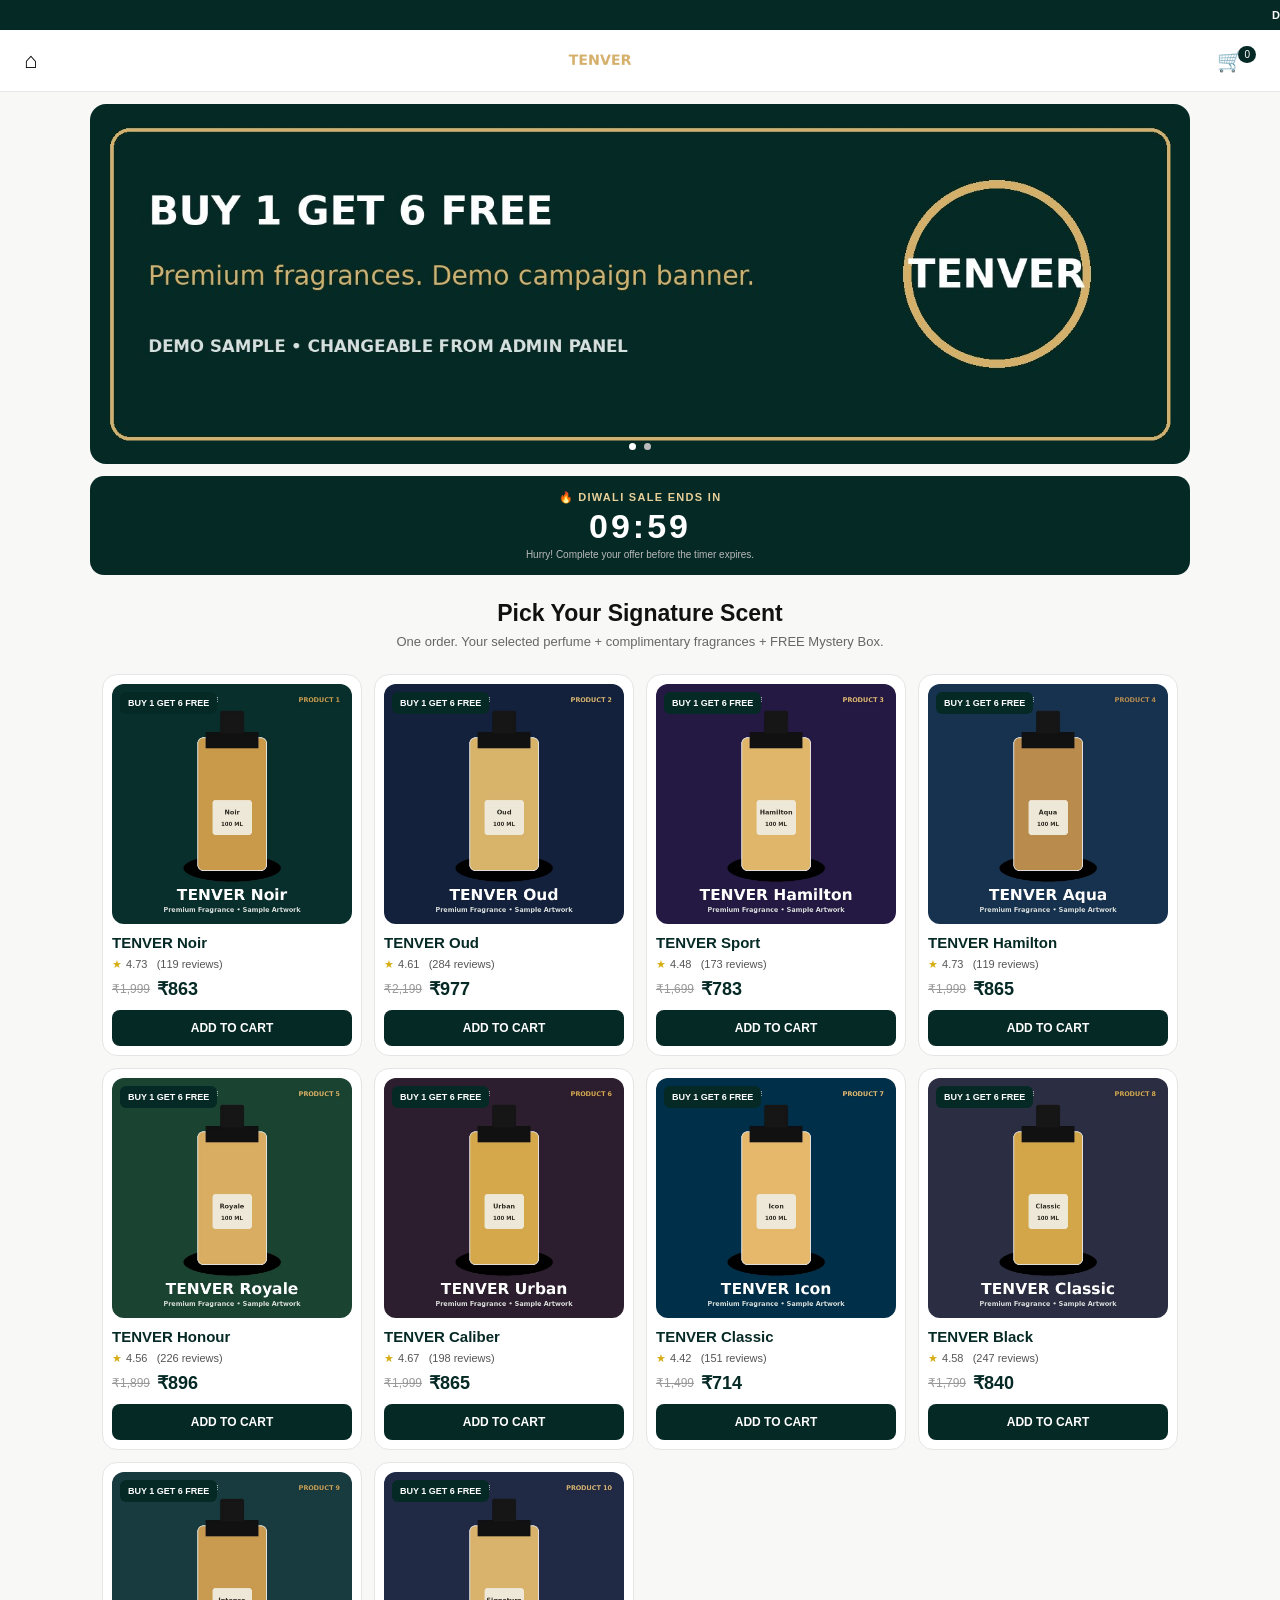
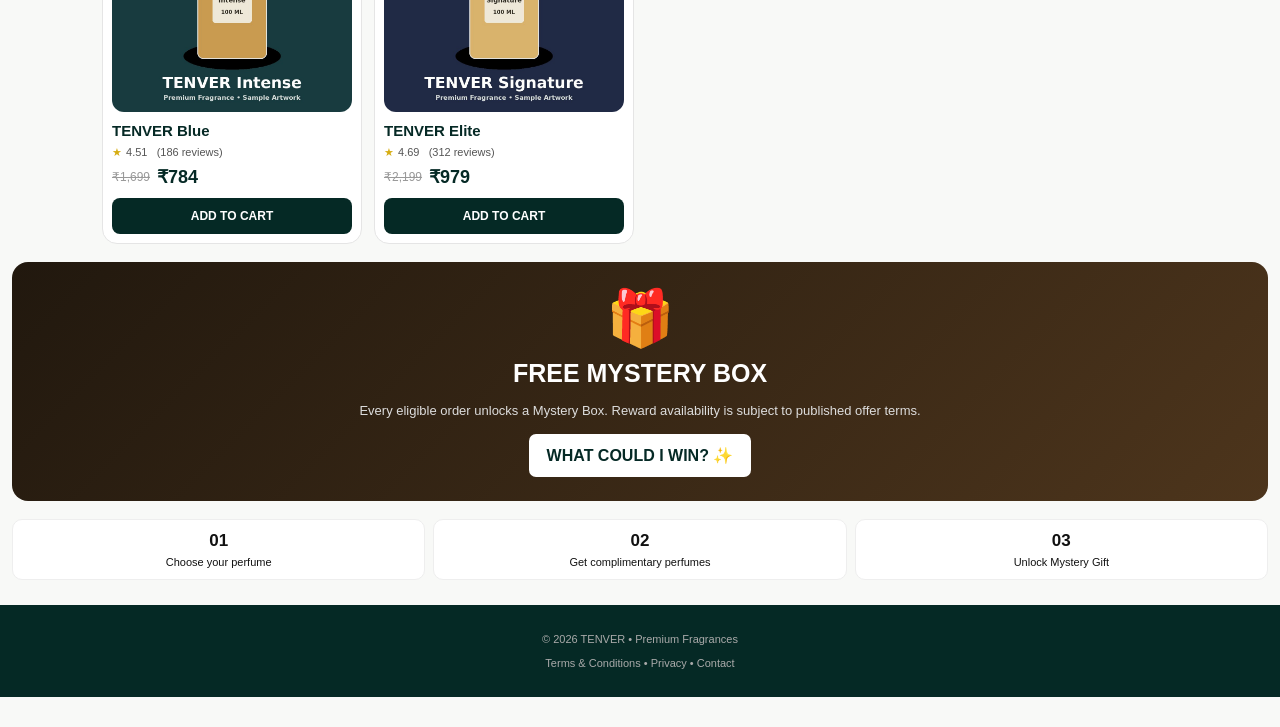
==== commit 999350c4: "Update index.html" ====
--- a/index.html
+++ b/index.html
@@ -2,713 +2,557 @@
 <html lang="en">
 <head>
 <meta charset="UTF-8">
-<meta name="viewport" content="width=device-width, initial-scale=1.0">
-<title>Saimart</title>
-
+<meta name="viewport" content="width=device-width,initial-scale=1,viewport-fit=cover">
+<title>TENVER — Premium Fragrances</title>
 <style>
-*{box-sizing:border-box;margin:0;padding:0}
-
-html{
-    scroll-behavior:smooth;
-}
-
-html,body{
-    width:100%;
-    min-height:100%;
-    font-family:Arial,Helvetica,sans-serif;
-}
-
-body{
-    background:#6500ff;
-    color:#fff;
-    overflow-x:hidden;
-}
-
-.page{
-    width:100%;
-    min-height:100vh;
-    background:linear-gradient(180deg,#6200ff 0%,#6500ff 100%);
-    padding:8px 20px 30px;
-}
-
-/* ================= TOP TABS ================= */
-
-.top-tabs{
-    display:flex;
-    gap:32px;
-    padding:68px 38px 68px;
-}
-
-.tab{
-    height:118px;
-    flex:1;
-    border-radius:32px;
-    background:#fff;
-    display:flex;
-    align-items:center;
-    justify-content:center;
-    color:#333;
-    font-size:34px;
-    font-weight:700;
-    cursor:pointer;
-}
-
-.tab:first-child{
-    background:#ffe000;
-    border:2px solid #ffd400;
-}
-
-.tab .icon{
-    font-size:50px;
-    margin-right:18px;
-}
-
-.tab:first-child .icon{
-    font-size:52px;
-    color:#1769aa;
-    font-weight:900;
-}
-
-/* ================= HOME ================= */
-
-.home-row{
-    display:flex;
-    gap:18px;
-    margin:0 0 28px;
-}
-
-.home{
-    flex:1;
-    height:98px;
-    border-radius:50px;
-    background:#4e00c9;
-    display:flex;
-    align-items:center;
-    padding:0 38px;
-    font-size:38px;
-    font-weight:700;
-    cursor:pointer;
-}
-
-.home-pin{
-    font-size:30px;
-    margin-right:25px;
-}
-
-.small{
-    width:102px;
-    height:98px;
-    border-radius:28px;
-    background:#4e00c9;
-    display:flex;
-    align-items:center;
-    justify-content:center;
-    font-size:36px;
-    cursor:pointer;
-}
-
-.small:last-child{
-    width:130px;
-}
-
-/* ================= SEARCH ================= */
-
-.search-row{
-    display:flex;
-    align-items:center;
-    gap:25px;
-    margin-bottom:26px;
-}
-
-.search{
-    height:130px;
-    flex:1;
-    background:#fff;
-    border-radius:70px;
-    display:flex;
-    align-items:center;
-    padding:0 42px;
-    color:#666;
-    font-size:38px;
-    cursor:pointer;
-}
-
-.search-icon{
-    font-size:65px;
-    color:#222;
-    margin-right:35px;
-}
-
-.mic{
-    margin-left:auto;
-    font-size:48px;
-    color:#777;
-}
-
-.qr{
-    font-size:58px;
-    width:70px;
-    text-align:center;
-    cursor:pointer;
-}
-
-/* ================= CATEGORIES ================= */
-
-.categories{
-    display:flex;
-    justify-content:space-between;
-    gap:25px;
-    padding:0 20px;
-}
-
-.cat{
-    flex:1;
-    text-align:center;
-    font-size:32px;
-    font-weight:700;
-    white-space:nowrap;
-    cursor:pointer;
-}
-
-.cat-box{
-    height:124px;
-    border:2px solid rgba(255,255,255,.3);
-    border-radius:30px;
-    display:flex;
-    align-items:center;
-    justify-content:center;
-    margin-bottom:15px;
-    font-size:62px;
-    background:rgba(255,255,255,.025);
-}
-
-/* ================= SAIMART CONTENT ================= */
-
-.saimart-content{
-    width:100%;
-    margin-top:35px;
-}
-
-/*
-   CLICK AREA
-   Banner + text par click karne se
-   PRODUCT START SECTION tak smooth scroll hoga.
-*/
-.scroll-to-products{
-    cursor:pointer;
-}
-
-/* ================= MAIN BANNER ================= */
-
-.banner{
-    width:100%;
-    min-height:320px;
-    border-radius:22px;
-    overflow:hidden;
-    position:relative;
-    background:#4d00d4;
-}
-
-.banner img{
-    width:100%;
-    height:100%;
-    min-height:320px;
-    display:block;
-    object-fit:cover;
-}
-
-.banner::after{
-    content:"";
-    position:absolute;
-    inset:0;
-    background:rgba(0,0,0,.12);
-    pointer-events:none;
-}
-
-.banner-text{
-    position:absolute;
-    z-index:2;
-    top:50%;
-    left:50%;
-    transform:translate(-50%,-50%);
-    width:90%;
-    text-align:center;
-    color:#fff;
-    font-size:48px;
-    line-height:1.15;
-    font-weight:800;
-    text-shadow:0 3px 8px rgba(0,0,0,.55);
-}
-
-/* ================= TEXT BELOW MAIN BANNER ================= */
-
-.below-banner-text{
-    width:100%;
-    text-align:center;
-    padding:25px 15px 5px;
-    font-size:32px;
-    line-height:1.3;
-    font-weight:700;
-    color:#fff;
-}
-
-/* ================= 2 BANNER SLIDER ================= */
-
-.slider-section{
-    width:100%;
-    margin-top:25px;
-    overflow:hidden;
-    border-radius:20px;
-    cursor:pointer;
-}
-
-.banner-slider{
-    width:100%;
-    display:flex;
-    gap:18px;
-    animation:slideRightToLeft 12s linear infinite;
-    will-change:transform;
-}
-
-.slider-banner{
-    flex:0 0 calc(50% - 9px);
-    height:220px;
-    border-radius:18px;
-    overflow:hidden;
-    position:relative;
-    background:#fff;
-}
-
-.slider-banner img{
-    width:100%;
-    height:100%;
-    display:block;
-    object-fit:cover;
-}
-
-/*
-   Duplicate banners allow continuous
-   right-to-left movement.
-*/
-@keyframes slideRightToLeft{
-    0%{
-        transform:translateX(0);
+:root{--teal:#052925;--teal2:#0b665b;--mint:#28a88e;--gold:#d5b06b;--logo-color:#d5b06b;--bg:#f8f9f7;--text:#111;--muted:#737373;--card:#fff}
+*{box-sizing:border-box}html{scroll-behavior:smooth}body{margin:0;font-family:Arial,Helvetica,sans-serif;background:var(--bg);color:var(--text)}button,input,textarea{font:inherit}button{cursor:pointer}.hidden{display:none!important}
+.top{background:var(--teal);color:#fff;text-align:center;padding:9px 8px;font-size:11px;font-weight:800;letter-spacing:.4px}.top{overflow:hidden;white-space:nowrap}.top-ticker{display:inline-block;min-width:max-content;padding-left:100%;animation:topTickerMove 16s linear infinite}@keyframes topTickerMove{from{transform:translateX(0)}to{transform:translateX(-100%)}}
+nav{height:62px;background:#fff;display:flex;align-items:center;justify-content:space-between;padding:0 18px;border-bottom:1px solid #e8e8e8;position:sticky;top:0;z-index:50}.logo-mark{width:145px;height:44px;background:var(--logo-color);-webkit-mask:var(--logo-image) center/contain no-repeat;mask:var(--logo-image) center/contain no-repeat;display:block}.logo-fallback{font-size:25px;font-weight:900;letter-spacing:3px;color:#111}.brand-group{display:flex;align-items:center;gap:8px}.brand-logo-img{height:44px;max-width:170px;object-fit:contain;display:block}.left-logo-img{width:30px;height:30px;object-fit:contain;display:block}.nav-right{display:flex;align-items:center;gap:14px}.nav-right-logo{display:none;align-items:center;justify-content:center;width:34px;height:34px;margin-right:2px}.nav-right-logo.show{display:flex}.right-logo-img{width:28px;height:28px;object-fit:contain;display:block}.home-btn{border:0;background:none;font-size:22px}.cart-btn{border:0;background:none;font-size:21px}.cart-count{background:var(--teal);color:#fff;border-radius:50%;font-size:10px;padding:3px 6px;vertical-align:top;margin-left:-5px}
+.page{display:block}.home-page{padding-bottom:30px}.banner-wrap{margin:12px;border-radius:16px;overflow:hidden;position:relative;background:#111}.slides{display:flex;transition:transform .5s ease}.slide{min-width:100%;height:245px}.slide img{width:100%;height:100%;display:block;object-fit:cover}.dots{position:absolute;bottom:10px;width:100%;text-align:center}.dot{display:inline-block;width:7px;height:7px;border-radius:50%;background:#bbb;margin:0 4px}.dot.active{background:#fff}
+.countdown-box{margin:12px;border-radius:14px;background:var(--teal);color:#fff;text-align:center;padding:15px 12px}.countdown-box .label{font-size:11px;letter-spacing:1.3px;color:#e9cf98;font-weight:800}.countdown{font-size:34px;font-weight:900;letter-spacing:3px;margin:3px 0}.countdown-box .sub{font-size:10px;color:#bbb}.offer{text-align:center;padding:10px 12px 18px}.offer h2{font-size:23px;margin:3px}.offer p{color:#666;margin:7px 0;font-size:13px}
+.product-grid{display:grid;grid-template-columns:repeat(2,minmax(0,1fr));gap:12px;padding:0 12px}.product-card{background:#fff;border:1px solid #e5e5e5;border-radius:15px;padding:9px;overflow:hidden}.product-image-wrap{position:relative;width:100%;aspect-ratio:1/1;overflow:hidden;border-radius:12px;background:#ececea}.product-image{width:100%;height:100%;object-fit:cover;display:block}.product-badge{position:absolute;left:8px;top:8px;background:var(--teal);color:#fff;padding:6px 8px;border-radius:6px;font-size:9px;font-weight:800}.product-card-name{font-size:15px;font-weight:800;color:var(--teal);margin-top:10px;line-height:1.2}.product-review{font-size:11px;margin-top:6px;color:#555;white-space:nowrap}.stars{color:#d6ad13;letter-spacing:1px}.product-card-price{display:flex;align-items:center;gap:7px;margin-top:7px}.product-card-price del{color:#999;font-size:12px}.product-card-price strong{color:var(--teal);font-size:18px}.product-add-button{width:100%;margin-top:10px;padding:11px;border:0;border-radius:8px;background:var(--teal);color:#fff;font-weight:800;font-size:12px}.clickable{cursor:pointer}
+.mystery{margin:18px 12px;padding:24px 18px;text-align:center;border-radius:16px;background:linear-gradient(135deg,#21180e,#4d351c);color:#fff}.box{font-size:55px}.mystery h2{margin:8px 0;font-size:25px}.mystery p{color:#ddd;line-height:1.5;font-size:13px}.reveal{background:#fff;color:var(--teal);border:0;border-radius:7px;padding:12px 18px;font-weight:800}.steps{display:flex;gap:8px;padding:0 12px 25px}.step{flex:1;background:#fff;border:1px solid #eee;border-radius:10px;padding:11px;text-align:center;font-size:11px}.step b{display:block;font-size:17px;margin-bottom:5px}.site-footer{background:var(--teal);color:#aaa;text-align:center;padding:28px 15px;font-size:11px}
+/* product detail */
+.product-page{display:none;background:#fff;min-height:100vh;padding-bottom:35px}.product-page.show{display:block}.detail-head{background:#fff;padding:18px 14px 8px}.detail-title{font-size:25px;line-height:1.15;margin:0 0 10px}.detail-rating{font-size:14px;color:#555}.verified{display:inline-flex;width:20px;height:20px;border-radius:50%;background:#1877e8;color:#fff;align-items:center;justify-content:center;font-size:12px;font-weight:900;margin-left:5px}.detail-price{font-size:29px;font-weight:900;margin-top:14px;color:#111}.tax{font-size:12px;color:#666;margin-top:4px}.price-ml{font-size:14px;font-weight:700;margin-top:25px}
+.gallery{padding:10px 12px 0;position:relative;overflow:hidden}.gallery-main{position:relative;border-radius:15px;overflow:hidden;background:#f0f0ee;aspect-ratio:1/1;touch-action:pan-y}.gallery-main img{width:100%;height:100%;object-fit:cover;display:block}.gallery-arrow{position:absolute;top:50%;transform:translateY(-50%);width:42px;height:50px;border:0;border-radius:50%;background:#fff;color:#333;font-size:28px;box-shadow:0 2px 10px #0002;z-index:3}.gallery-arrow.left{left:0}.gallery-arrow.right{right:0}.thumbs{display:flex;gap:8px;overflow-x:auto;padding:10px 2px 4px}.thumbs::-webkit-scrollbar{display:none}.thumb{flex:0 0 72px;height:72px;border:2px solid transparent;border-radius:9px;overflow:hidden;background:#eee;padding:0}.thumb.active{border-color:var(--teal)}.thumb img{width:100%;height:100%;object-fit:cover}
+.offer-strip{text-align:center;background:var(--teal2);color:#fff;font-size:18px;font-weight:900;padding:10px;margin-top:6px;letter-spacing:.2px}.detail-actions{padding:10px 14px;display:grid;grid-template-columns:38% 1fr;gap:10px}.qty{height:54px;border:1px solid #999;border-radius:13px;display:flex;align-items:center;justify-content:space-around;font-size:24px}.qty button{border:0;background:none;font-size:26px}.qty span{font-size:19px}.detail-add{height:54px;border:0;border-radius:13px;background:var(--teal);color:#fff;font-weight:900;letter-spacing:1.5px;font-size:16px}
+.benefit-wrap{overflow:hidden;padding:15px 0;background:#fff}.benefit-track{display:flex;width:max-content;animation:benefitMove 22s linear infinite}.benefit-item{width:180px;text-align:center;flex:0 0 180px;font-size:11px;font-weight:800;color:#222}.benefit-icon{font-size:34px;display:block;margin-bottom:4px}@keyframes benefitMove{from{transform:translateX(0)}to{transform:translateX(-50%)}}
+.detail-banner{margin:8px 14px;border-radius:2px;overflow:hidden;cursor:pointer}.detail-banner img{width:100%;display:block;max-height:170px;object-fit:cover}.detail-section{padding:20px 15px;border-top:1px solid #eee}.detail-section h2{font-size:20px;margin:0 0 10px;color:var(--teal)}.detail-section p,.detail-section li{font-size:13px;line-height:1.65;color:#555}.desc-banner{width:100%;display:block;border-radius:10px;margin:12px 0;max-height:280px;object-fit:cover}.info-row{border-bottom:1px solid #e7e7e7;padding:14px 0}.info-row:last-child{border-bottom:0}.info-row summary{font-weight:800;color:#222;cursor:pointer}.faq-item{border-bottom:1px solid #eee;padding:14px 0}.faq-q{font-weight:800;font-size:14px}.faq-a{font-size:13px;color:#666;line-height:1.5;margin-top:7px}
+.review-summary{background:#f7f8f6;border-radius:14px;padding:15px}.review-top{display:flex;align-items:center;gap:18px}.review-big{font-size:35px;font-weight:900}.bar-row{display:grid;grid-template-columns:38px 1fr 35px;gap:7px;align-items:center;font-size:11px;margin:5px 0}.bar{height:8px;background:#ddd;border-radius:20px;overflow:hidden}.bar i{display:block;height:100%;background:#d6ad13}.customer-review{padding:14px 0;border-bottom:1px solid #eee}.customer-review .rname{font-size:12px;font-weight:800}.customer-review .rtext{font-size:13px;color:#555;line-height:1.5;margin-top:5px}
+/* cart */
+.overlay{display:none;position:fixed;inset:0;background:#0008;z-index:100}.overlay.show{display:block}.cart-panel{position:fixed;right:-100%;top:0;width:min(410px,100%);height:100%;background:#fff;z-index:110;box-shadow:-5px 0 25px #0003;transition:right .3s;padding:20px;overflow:auto}.cart-panel.open{right:0}.cart-head{display:flex;justify-content:space-between;align-items:center;border-bottom:1px solid #eee;padding-bottom:14px}.close{border:0;background:#eee;border-radius:50%;width:32px;height:32px}.cart-item{display:flex;gap:10px;padding:15px 0;border-bottom:1px solid #eee}.cart-thumb{width:65px;height:65px;background:#eee;border-radius:8px;overflow:hidden;flex:none}.cart-thumb img{width:100%;height:100%;object-fit:cover}.cart-item h4{margin:3px 0}.cart-item small{color:#777}.diwali-strip{margin:12px -20px 8px;height:38px;background:linear-gradient(90deg,#8d0905,#e33a12,#9d0905);color:#fff;overflow:hidden;display:flex;align-items:center;white-space:nowrap}.diwali-marquee{display:inline-block;padding-left:100%;animation:diwaliMove 25s linear infinite;font-size:12px;font-weight:700}.diwali-marquee span{margin:0 24px}@keyframes diwaliMove{from{transform:translateX(0)}to{transform:translateX(-100%)}}.free-title{font-size:17px;font-weight:800;margin:16px 0 4px}.free-sub{font-size:12px;color:#777;margin-bottom:8px}.free-option{display:flex;align-items:center;gap:10px;padding:11px 0;border-bottom:1px solid #eee}.free-option .thumb{width:62px;height:62px;border:1px solid #ddd;border-radius:8px;overflow:hidden}.free-option .thumb img{width:100%;height:100%;object-fit:cover}.free-option h4{margin:0 0 4px;font-size:14px}.free-option .mrp{font-size:12px;color:#888}.free-pill{display:inline-block;background:#e9e9e9;color:var(--teal);border-radius:4px;padding:4px 7px;font-weight:800;font-size:10px}.free-add{margin-left:auto;background:var(--teal);color:#fff;border:0;border-radius:5px;padding:8px 10px;font-size:10px;font-weight:800}.free-add.added{background:#ddd;color:var(--teal)}.mystery-cart{display:flex;align-items:center;gap:10px;padding:14px 0;border-bottom:1px solid #eee}.cart-total{font-size:20px;font-weight:800;margin:20px 0}.checkout{width:100%;padding:15px;border:0;border-radius:7px;background:var(--teal);color:#fff;font-weight:800}
+/* checkout */
+.checkout-page{display:none;position:fixed;inset:0;z-index:200;background:#f5faf9;overflow-y:auto}.checkout-page.show{display:block}.checkout-header{height:75px;background:var(--teal);display:flex;align-items:center;justify-content:center;position:relative}.back-btn{position:absolute;left:15px;border:0;background:none;color:#fff;font-size:31px}.checkout-logo{width:155px;height:48px;background:var(--logo-color);-webkit-mask:var(--logo-image) center/contain no-repeat;mask:var(--logo-image) center/contain no-repeat;display:block}.checkout-container{max-width:650px;margin:auto;padding:14px}.order-summary,.coupon-box,.customer-details,.checkout-cart,.checkout-total{background:#fff;border-radius:16px;margin-bottom:12px}.summary-top{padding:18px;display:flex;justify-content:space-between;gap:10px}.summary-top h2{margin:0 0 8px;font-size:20px}.offer-applied{color:#4d873f;font-size:13px}.summary-price{white-space:nowrap}.summary-price del{color:#999}.summary-price strong{font-size:20px}.saved-bar{background:#d7f4df;color:#378245;text-align:center;padding:9px;font-size:13px}.coupon-box{padding:16px;display:flex;gap:10px}.coupon-input{flex:1;display:flex;align-items:center;border:1px solid #ddd;border-radius:10px;padding:0 10px}.coupon-input input{border:0;outline:0;padding:13px 9px;width:100%}.coupon-box button{border:0;background:none;color:#9a7432;font-weight:800}.customer-details{padding:18px}.customer-details h2{margin:0;text-align:center}.customer-details p{text-align:center;color:#888;margin:6px 0 18px}.customer-details label{display:block;font-size:12px;font-weight:700;margin:12px 0 6px}.customer-details input,.customer-details textarea{width:100%;border:1px solid #d8c89e;border-radius:9px;padding:13px;outline:none}.customer-details textarea{height:85px}.phone-input{display:flex;border:1px solid #d8c89e;border-radius:9px;overflow:hidden}.phone-input span{padding:13px 9px;border-right:1px solid #ddd}.phone-input input{border:0;border-radius:0}.two-input{display:grid;grid-template-columns:1fr 1fr;gap:10px}.checkout-cart{padding:18px}.checkout-cart h2{margin-top:0}.checkout-product{display:flex;align-items:center;gap:10px;padding:10px 0;border-bottom:1px solid #eee}.checkout-product-image{width:58px;height:58px;border-radius:8px;background:#eee;overflow:hidden;flex:none}.checkout-product-image img{width:100%;height:100%;object-fit:cover}.checkout-product-info{flex:1}.checkout-product-info b{font-size:14px}.checkout-product-info small{color:#777}.checkout-total{padding:18px}.checkout-total div{display:flex;justify-content:space-between;padding:8px 0}.discount{color:#3c8b48}.grand-total{border-top:1px solid #eee;margin-top:8px;padding-top:14px!important;font-size:19px;font-weight:800}.continue-btn{width:100%;background:var(--teal);color:#fff;border:0;border-radius:9px;padding:16px;font-size:17px;font-weight:800}.checkout-trust{display:flex;justify-content:space-around;text-align:center;color:#777;padding:25px 5px}.checkout-trust div{display:flex;flex-direction:column;gap:5px;font-size:22px}.checkout-trust small{font-size:10px}.checkout-footer{text-align:center;color:#777;font-size:11px;padding:20px}.payment-page{display:none}.payment-page.show{display:block}.delivery-preview{background:#fff;border-radius:16px;padding:16px;margin-bottom:12px}.delivery-preview h3{margin:0 0 8px}.delivery-address{font-size:13px;line-height:1.55;color:#555}.payment-safe{display:flex;justify-content:space-between;padding:10px 3px;font-size:12px}.online-offer{background:#e8f7ee;color:#26723c;padding:11px;border-radius:9px;text-align:center;font-size:12px;font-weight:700;margin-bottom:12px}.payment-section-title{font-size:12px;font-weight:900;margin:12px 3px;color:#444}.payment-card{background:#fff;border-radius:16px;overflow:hidden}.payment-method{display:flex;align-items:center;gap:10px;padding:16px;border-bottom:1px solid #eee}.payment-method.selected{background:#f0faf7}.payment-radio{width:19px;height:19px;border:2px solid #999;border-radius:50%}.payment-method.selected .payment-radio{border-color:var(--teal);box-shadow:inset 0 0 0 4px #fff;background:var(--teal)}.pay-logo{font-weight:900;width:40px;text-align:center}.pay-name{flex:1;font-weight:700;font-size:13px}.pay-note{font-size:10px;color:#388044}.payment-detail{display:none;padding:14px;border-bottom:1px solid #eee}.payment-detail.show{display:block}.method-badge{font-size:9px;font-weight:900;padding:5px 7px;border-radius:6px;white-space:nowrap}.recommended-badge{background:#e8f7ee;color:#26723c}.used-badge{background:#fff2d8;color:#8a6114}.method-sub{font-size:10px;color:#777;margin-top:3px}.qr-box{text-align:center}.qr-image{width:220px;max-width:80%;display:block;margin:0 auto;border:1px solid #ddd}.utr-input{width:100%;margin-top:12px;border:1px solid #ddd;border-radius:9px;padding:13px}.verify-btn{width:100%;margin-top:9px;border:0;background:var(--teal);color:#fff;border-radius:9px;padding:13px;font-weight:800}.cod-box{background:#f7f7f7;padding:13px;border-radius:10px;font-size:12px;color:#666}.cod-amount{font-size:19px;font-weight:900;color:#222;margin-top:8px}.payment-total{background:#fff;border-radius:16px;padding:17px;margin:12px 0}.payment-total-row{display:flex;justify-content:space-between;padding:8px 0}.payment-total-row.final{border-top:1px solid #eee;font-size:19px;font-weight:900}.pay-now-btn{width:100%;border:0;border-radius:10px;background:var(--teal);color:#fff;padding:16px;font-size:16px;font-weight:900}
+.checkout-loading{position:fixed;inset:0;background:#fff;z-index:500;display:none;align-items:center;justify-content:center;flex-direction:column}.checkout-loading.show{display:flex}.loader-circle{width:70px;height:70px;border-radius:50%;border:7px solid #eee;border-top-color:var(--teal);animation:spin 1s linear infinite;margin-bottom:22px}@keyframes spin{to{transform:rotate(360deg)}}.success-overlay{position:fixed;inset:0;background:#0008;z-index:510;display:none;align-items:center;justify-content:center}.success-overlay.show{display:flex}.success-popup{width:min(330px,88%);background:#fff;border-radius:20px;text-align:center;padding:30px}.success-gift{font-size:50px}.success-popup h2{color:var(--teal)}.saved-amount{font-size:24px;font-weight:900;color:#c28a20}.confetti{position:fixed;top:-15px;width:8px;height:15px;z-index:520;animation:fall 1.4s linear forwards}@keyframes fall{to{transform:translateY(105vh) rotate(720deg)}}
+.mystery-win-overlay{display:none;position:fixed;inset:0;background:#0008;z-index:300;align-items:center;justify-content:center;padding:18px}.mystery-win-overlay.show{display:flex}.mystery-win-modal{background:#fff;border-radius:16px;max-width:520px;position:relative;overflow:hidden}.mystery-win-image{width:100%;display:block}.mystery-close{position:absolute;right:8px;top:8px;width:34px;height:34px;border:0;border-radius:50%;background:#fff;font-size:22px}
+@media(min-width:700px){.product-grid{grid-template-columns:repeat(4,1fr);max-width:1100px;margin:auto}.banner-wrap,.countdown-box,.offer{max-width:1100px;margin-left:auto;margin-right:auto}.slide{height:360px}.product-page{max-width:720px;margin:auto}.gallery-main{aspect-ratio:1.05/1}}
+.checkout-diwali-strip{position:absolute;left:0;right:0;bottom:-38px;margin:0;height:38px;z-index:201}.checkout-header{margin-bottom:38px}.returning-offer-banner{margin-top:10px;background:#b3261e;color:#fff;padding:9px 10px;border-radius:8px;font-size:12px;font-weight:900;line-height:1.35}.returning-price-note{display:inline-block;margin-top:5px;background:#fff0ef;color:#b3261e;padding:4px 7px;border-radius:5px;font-size:10px;font-weight:800}.paytm-unavailable{opacity:.6;cursor:not-allowed}.checkout-header .brand-logo-img{background:#fff;padding:3px 10px;border-radius:9px;height:46px}.pay-logo-img{width:40px;height:26px;object-fit:contain;display:block;margin:auto}.pay-logo-img.small{width:32px;height:20px}.cod-balance{font-size:12px;color:#444;margin-top:6px;font-weight:700}@keyframes softPop{0%{opacity:0;transform:scale(.3)}45%{opacity:1;transform:scale(1.18)}65%{transform:scale(.94)}82%{transform:scale(1.05)}100%{opacity:1;transform:scale(1)}}@keyframes glowPulse{0%,100%{box-shadow:0 0 0 0 rgba(230,60,40,0)}50%{box-shadow:0 0 0 7px rgba(230,60,40,.38)}}.returning-offer-banner,.returning-price-note{animation:softPop 1.5s cubic-bezier(.3,1.4,.5,1) both,glowPulse 1.6s ease-in-out 1.5s 3;transform-origin:center}.returning-price-row{font-size:12px;color:#b3261e;font-weight:800;margin-top:5px}</style>
+</head>
+<body>
+<div class="top" id="topOffer"><span id="topTicker" class="top-ticker"></span></div>
+<nav>
+  <button class="home-btn" onclick="showHome()">⌂</button>
+  <div class="brand-group"><img id="navLeftLogoImg" class="left-logo-img" alt="Logo" style="display:none"><span class="logo-mark" aria-label="TENVER"></span><img id="brandLogoImg" class="brand-logo-img" alt="Logo" style="display:none"><div id="logoFallback" class="logo-fallback" style="display:none">TENVER</div></div>
+  <div class="nav-right"><div id="navRightLogo" class="nav-right-logo"><img id="navRightLogoImg" class="right-logo-img" src="" alt="Logo"></div><button class="cart-btn" onclick="openCart()">🛒<sup class="cart-count" id="cartCount">0</sup></button></div>
+</nav>
+<main id="homePage" class="page home-page">
+  <div class="banner-wrap"><div class="slides" id="slides"></div><div class="dots" id="dots"></div></div>
+  <div class="countdown-box"><div class="label">🔥 DIWALI SALE ENDS IN</div><div class="countdown" id="saleTimer">10:00</div><div class="sub">Hurry! Complete your offer before the timer expires.</div><div id="returningOfferBanner" class="returning-offer-banner hidden"></div></div>
+  <section class="offer"><h2>Pick Your Signature Scent</h2><p>One order. Your selected perfume + complimentary fragrances + FREE Mystery Box.</p></section>
+  <section class="product-grid" id="products"></section>
+  <section class="mystery"><div class="box">🎁</div><h2>FREE MYSTERY BOX</h2><p>Every eligible order unlocks a Mystery Box. Reward availability is subject to published offer terms.</p><button class="reveal" onclick="openMysteryWin()">WHAT COULD I WIN? ✨</button></section>
+  <section class="steps"><div class="step"><b>01</b>Choose your perfume</div><div class="step"><b>02</b>Get complimentary perfumes</div><div class="step"><b>03</b>Unlock Mystery Gift</div></section>
+  <footer class="site-footer">© 2026 <span id="footerBrand">TENVER</span> • Premium Fragrances<br><br>Terms & Conditions • Privacy • Contact</footer>
+</main>
+<section id="productPage" class="product-page">
+  <div class="detail-head"><h1 class="detail-title" id="detailName"></h1><div class="detail-rating"><span class="stars" id="detailStars"></span> <span id="detailRating"></span> | (<span id="detailReviews"></span> Reviews) <span class="verified">✓</span></div><div class="detail-price" id="detailPrice"></div><div class="tax">Inclusive of all taxes</div><div class="price-ml" id="detailPriceMl"></div><div id="returningNoteProduct" class="returning-price-note hidden"></div></div>
+  <div class="gallery" id="gallery"><div class="gallery-main"><img id="mainProductImage" src="" alt=""><button class="gallery-arrow left" onclick="prevImage()">‹</button><button class="gallery-arrow right" onclick="nextImage()">›</button></div></div>
+  <div class="offer-strip" id="detailOffer"></div><div class="thumbs" id="thumbs" style="padding:10px 14px 4px"></div>
+  <div class="detail-actions"><div class="qty"><button onclick="changeDetailQty(-1)">−</button><span id="detailQty">1</span><button onclick="changeDetailQty(1)">+</button></div><button class="detail-add" onclick="addDetailToCart()">ADD TO CART</button></div>
+  <div class="benefit-wrap"><div class="benefit-track" id="benefitTrack"></div></div>
+  <div class="detail-banner" onclick="showHome()"><img id="detailBannerImage" src="banners/banner2.jpg" alt="Offer Banner"></div>
+  <section class="detail-section"><h2>Description</h2><p id="detailDescription"></p><img id="descBanner1" class="desc-banner clickable" src="" alt="Product description banner" onclick="backToMainProduct()"><img id="descBanner2" class="desc-banner clickable" src="" alt="Product description banner" onclick="backToMainProduct()"></section>
+  <section class="detail-section"><h2>Additional Information</h2><div id="additionalInfo"></div></section><section class="detail-section"><h2>FAQs</h2><div id="faqs"></div></section>
+  <section class="detail-section"><h2>Customer Reviews</h2><div class="review-summary"><div class="review-top"><div><div class="review-big" id="reviewBig"></div><div class="stars">★★★★★</div><div style="font-size:11px;color:#777">Based on customer ratings</div></div><div style="flex:1" id="reviewBars"></div></div></div><div id="reviewList"></div></section>
+</section>
+<div class="overlay" id="overlay"></div>
+<aside class="cart-panel" id="cartPanel"><div class="cart-head"><h2>Your Cart <span id="cartSmallCount" style="font-size:13px;color:#777;font-weight:500">(0)</span></h2><button class="close" onclick="closeCart()">×</button></div><div class="diwali-strip"><div class="diwali-marquee"><span id="cartOfferMarquee"></span><span id="cartOfferMarquee2"></span></div></div><div id="cartItems"></div><div id="freeChooser" style="display:none"><div class="free-title" id="freeTitle"></div><div class="free-sub" id="freeSub"></div><div id="freeProducts"></div></div><div class="mystery-cart"><div style="width:62px;height:62px;border:1px solid #ddd;border-radius:8px;display:flex;align-items:center;justify-content:center;font-size:30px">🎁</div><div><b>Mystery Gift 🎁</b><br><span class="free-pill">FREE</span> <del id="cartMysteryMrp">₹399</del><br><span style="font-size:11px;color:#777">Complimentary with eligible order</span></div><span style="margin-left:auto">✓</span></div><div class="cart-total" id="cartTotal">Total: ₹0</div><p id="cartNote" style="font-size:12px;color:#777"></p><button class="checkout" onclick="startCheckoutFlow()">CHECKOUT</button></aside>
+<div class="checkout-loading" id="checkoutLoading"><div class="loader-circle"></div><div style="font-size:20px;font-weight:700">Initiating Checkout</div></div>
+<div class="success-overlay" id="successOverlay"><div class="success-popup"><div class="success-gift">🎉</div><h2>Hurray!</h2><p id="successOfferText"></p><div class="saved-amount">You saved ₹<span id="savedAmount">0</span></div><p style="font-weight:700;color:#c28a20">Yay! Thanks! 🎁</p></div></div>
+<div id="checkoutPage" class="checkout-page">
+<header class="checkout-header"><button class="back-btn" onclick="closeCheckout()">←</button><div class="brand-group"><img id="coLeftLogoImg" class="left-logo-img" alt="Logo" style="display:none"><span class="checkout-logo" aria-label="TENVER"></span><img id="coBrandLogoImg" class="brand-logo-img" alt="Logo" style="display:none"></div><div style="position:absolute;right:15px;top:12px;color:#c9e9d1;font-size:11px">Free gift added 🎁</div><div class="diwali-strip checkout-diwali-strip"><span id="checkoutOfferMarquee" class="diwali-marquee"></span></div></header>
+<main class="checkout-container">
+<div id="returningNoteCheckout" class="returning-price-note hidden" style="margin:0 0 10px"></div>
+<section id="paymentPage" class="payment-page">
+<div class="delivery-preview"><h3>Delivery Address</h3><div class="delivery-address" id="paymentAddress"></div></div>
+<div class="payment-safe"><span>Select Payment Method</span><b>🛡️ SAFE PAYMENTS</b></div><div class="online-offer">🏷️ Pay online &amp; get EXTRA discount</div><div class="payment-section-title">PAY ONLINE</div>
+<div class="payment-card">
+<div class="payment-method selected" data-method="phonepe" onclick="selectPayment('phonepe')"><div class="payment-radio"></div><div class="pay-logo"><img class="pay-logo-img" src="assets/phonepe-logo.png" alt="PhonePe" onerror="this.replaceWith(document.createTextNode('पे'))"></div><div class="pay-name"><b>PhonePe</b><div class="method-sub">We prefer this payment method</div></div><span class="method-badge recommended-badge">RECOMMENDED</span></div>
+<div class="payment-method" data-method="paytm" onclick="selectPayment('paytm')"><div class="payment-radio"></div><div class="pay-logo"><img class="pay-logo-img small" src="assets/paytm-logo.png" alt="Paytm" onerror="this.replaceWith(document.createTextNode('pay'))"></div><div class="pay-name"><b>Paytm</b><div class="method-sub">Most customers use this</div></div><span class="method-badge used-badge">MOST USED</span></div>
+<div class="payment-method" data-method="qr" onclick="selectPayment('qr')"><div class="payment-radio"></div><div class="pay-logo">QR</div><div class="pay-name"><b>QR Code</b><div class="method-sub">Scan and pay using any UPI app</div></div></div>
+<div class="payment-detail" id="qrDetail"><div class="qr-box"><img src="assets/payment-qr.png" class="qr-image" alt="Payment QR"><div style="font-size:12px;color:#555;margin-top:10px">Scan the QR code with your UPI app to pay.</div><div style="display:flex;align-items:center;justify-content:center;gap:8px;margin:10px 0 12px"><span id="qrUpiId" style="font-size:13px;font-weight:600;color:#222;word-break:break-all"></span><button type="button" onclick="copyQrUpi()" style="border:1px solid #ddd;background:#fff;border-radius:8px;padding:7px 10px;font-size:12px;font-weight:600;cursor:pointer">COPY UPI ID</button></div><input class="utr-input" id="utrNumber" type="text" placeholder="Enter UTR / Transaction Number"><button class="verify-btn" onclick="submitUTR()">SUBMIT PAYMENT DETAILS</button><div id="utrStatus" style="font-size:12px;margin-top:8px"></div></div></div>
+</div>
+<div class="payment-section-title">CASH ON DELIVERY</div><div class="payment-card"><div class="payment-method" data-method="cod" onclick="selectPayment('cod')"><div class="payment-radio"></div><div class="pay-logo">COD</div><div class="pay-name">Cash on Delivery</div></div><div class="payment-detail" id="codDetail"><div class="cod-box">Pay ₹<span class="codAdvInline">149</span> advance as delivery charge to confirm this delivery. Rest of the amount you can pay on delivery.<div class="cod-amount">Pay ₹<span id="codAdvanceDisplay">149</span> advance</div><div class="cod-balance">Pay on delivery: <span id="codBalance">₹0</span></div></div><button class="verify-btn" onclick="payCodAdvance()">PAY COD ADVANCE ₹<span id="codAdvanceButton">149</span></button></div></div>
+<div class="payment-total"><div class="payment-total-row"><span>Shipping</span><b>FREE</b></div><div class="payment-total-row"><span>Product Price</span><span id="paymentProductPrice">₹0</span></div><div class="payment-total-row final"><span>Order Total</span><strong id="paymentOrderTotal">₹0</strong></div></div>
+<button class="pay-now-btn" onclick="payNowClick()">PAY NOW</button>
+</section>
+<section class="order-summary"><div class="summary-top"><div><h2>Order summary <span id="checkoutItemsCount">(0 Items)</span></h2><div class="offer-applied" id="checkoutOfferApplied"></div></div><div class="summary-price"><del id="checkoutOriginal">₹0</del> <strong id="checkoutFinal">₹0</strong></div></div><div class="saved-bar">Yay! You’ve saved <b>₹<span id="checkoutSaved">0</span></b> 🥳</div></section>
+<section class="coupon-box"><div class="coupon-input"><span>%</span><input type="text" id="couponCode" placeholder="Enter coupon code"></div><button onclick="applyCoupon()">Apply</button></section>
+<section class="customer-details"><h2>Delivery Details</h2><p>Enter your details to continue</p><label>Full Name</label><input id="customerName" type="text" placeholder="Enter your full name"><label>Mobile Number</label><div class="phone-input"><span>🇮🇳 +91</span><input id="customerPhone" type="tel" maxlength="10" placeholder="10-digit mobile number"></div><label>Delivery Address</label><textarea id="customerAddress" placeholder="House / Flat No., Street, Area"></textarea><div class="two-input"><div><label>Pincode</label><input id="customerPincode" type="tel" maxlength="6" placeholder="6-digit pincode"></div><div><label>City</label><input id="customerCity" type="text" placeholder="City"></div></div><label>State</label><input id="customerState" type="text" placeholder="State"></section>
+<section class="checkout-cart"><h2>Your Cart</h2><div id="checkoutCartItems"></div></section><section class="checkout-total"><div><span>Original Price</span><del id="totalOriginal">₹0</del></div><div><span>Offer Discount</span><strong class="discount">-₹<span id="totalDiscount">0</span></strong></div><div class="grand-total"><span>Total Payable</span><strong id="totalPayable">₹0</strong></div></section><button class="continue-btn" onclick="continueOrder()">CONTINUE</button><div class="checkout-trust"><div>🛡️<small>Secure Checkout</small></div><div>🚚<small>Assured Delivery</small></div><div>✓<small>Verified Seller</small></div></div><footer class="checkout-footer">T&C &nbsp; | &nbsp; Privacy Policy<br><br>© 2026 <span id="checkoutFooterBrand">TENVER</span></footer>
+</main></div>
+<div class="mystery-win-overlay" id="mysteryWinOverlay" onclick="closeMysteryWin(event)"><div class="mystery-win-modal"><button class="mystery-close" onclick="closeMysteryWin()">×</button><img id="mysteryWinImage" src="banners/mystery-win.jpg" class="mystery-win-image" alt="Mystery Box"></div></div>
+<script src="./paytm.js"></script>
+<script>
+let BUY_PRODUCTS = 1;
+let FREE_PRODUCTS = 6;
+let OFFER_TEXT = `BUY ${BUY_PRODUCTS} GET ${FREE_PRODUCTS} FREE`;
+let MAX_FREE_PRODUCTS = FREE_PRODUCTS;
+let COD_ADVANCE = 149;
+let TENVER_THEME={primary:'#052925',secondary:'#0b665b',accent:'#28a88e',logoColor:'#d5b06b',background:'#f8f9f7',text:'#111111'};
+function applyTheme(){const r=document.documentElement.style;r.setProperty('--teal',TENVER_THEME.primary);r.setProperty('--teal2',TENVER_THEME.secondary);r.setProperty('--mint',TENVER_THEME.accent);r.setProperty('--logo-color',TENVER_THEME.logoColor);r.setProperty('--bg',TENVER_THEME.background);r.setProperty('--text',TENVER_THEME.text);r.setProperty('--logo-image',`url('${window.TENVER_LOGO_IMAGE||'assets/logo.png'}')`)}
+let TENVER_PRODUCTS=[
+{id:1,name:'TENVER Noir',price:699,oldPrice:1999,volume:100,badge:OFFER_TEXT,main:'assets/products/product1.jpg',subs:['assets/products/product1sub1.jpg','assets/products/product1sub2.jpg','assets/products/product1sub3.jpg','assets/products/product1sub4.jpg'],descBanners:['assets/products/product1-desc1.jpg','assets/products/product1-desc2.jpg'],rating:4.73,reviews:119,dist:{5:94,4:70,3:50,2:3,1:2},description:'A modern signature fragrance crafted for confident evenings, with a smooth blend of fresh, woody and warm notes. Designed for everyday wear, date nights and special occasions.'},
+{id:2,name:'TENVER Oud',price:799,oldPrice:2199,volume:100,badge:'BESTSELLER',main:'assets/products/product2.jpg',subs:['assets/products/product2sub1.jpg','assets/products/product2sub2.jpg','assets/products/product2sub3.jpg','assets/products/product2sub4.jpg'],descBanners:['assets/products/product2-desc1.jpg','assets/products/product2-desc2.jpg'],rating:4.61,reviews:284,dist:{5:210,4:55,3:14,2:3,1:2},description:'Rich oud-inspired character with warm woods and a refined finish. A bold fragrance profile for customers who prefer a deeper, premium scent.'},
+{id:3,name:'TENVER Sport',price:649,oldPrice:1699,volume:100,badge:OFFER_TEXT,main:'assets/products/product3.jpg',subs:['assets/products/product3sub1.jpg','assets/products/product3sub2.jpg','assets/products/product3sub3.jpg','assets/products/product3sub4.jpg'],descBanners:['assets/products/product3-desc1.jpg','assets/products/product3-desc2.jpg'],rating:4.48,reviews:173,dist:{5:120,4:38,3:11,2:3,1:1},description:'Fresh, energetic and clean. TENVER Sport is made for active days, travel and a crisp after-shower feel.'},
+{id:4,name:'TENVER Hamilton',price:699,oldPrice:1999,volume:100,badge:OFFER_TEXT,main:'assets/products/product4.jpg',subs:['assets/products/product4sub1.jpg','assets/products/product4sub2.jpg','assets/products/product4sub3.jpg','assets/products/product4sub4.jpg'],descBanners:['assets/products/product4-desc1.jpg','assets/products/product4-desc2.jpg'],rating:4.73,reviews:119,dist:{5:94,4:70,3:50,2:3,1:2},description:'An elegant green-fragrance profile with fresh opening notes and a warm, polished dry-down. Easy to wear from daytime to evening.'},
+{id:5,name:'TENVER Honour',price:749,oldPrice:1899,volume:100,badge:'POPULAR',main:'assets/products/product5.jpg',subs:['assets/products/product5sub1.jpg','assets/products/product5sub2.jpg','assets/products/product5sub3.jpg','assets/products/product5sub4.jpg'],descBanners:['assets/products/product5-desc1.jpg','assets/products/product5-desc2.jpg'],rating:4.56,reviews:226,dist:{5:156,4:51,3:14,2:3,1:2},description:'A polished aromatic fragrance with a balanced character that works well for office hours, dinners and occasions.'},
+{id:6,name:'TENVER Caliber',price:699,oldPrice:1999,volume:100,badge:OFFER_TEXT,main:'assets/products/product6.jpg',subs:['assets/products/product6sub1.jpg','assets/products/product6sub2.jpg','assets/products/product6sub3.jpg','assets/products/product6sub4.jpg'],descBanners:['assets/products/product6-desc1.jpg','assets/products/product6-desc2.jpg'],rating:4.67,reviews:198,dist:{5:139,4:43,3:11,2:3,1:2},description:'A confident blend of clean freshness and woody depth, created for a versatile signature scent.'},
+{id:7,name:'TENVER Classic',price:599,oldPrice:1499,volume:100,badge:'NEW',main:'assets/products/product7.jpg',subs:['assets/products/product7sub1.jpg','assets/products/product7sub2.jpg','assets/products/product7sub3.jpg','assets/products/product7sub4.jpg'],descBanners:['assets/products/product7-desc1.jpg','assets/products/product7-desc2.jpg'],rating:4.42,reviews:151,dist:{5:102,4:35,3:10,2:3,1:1},description:'A clean classic profile with a comfortable everyday character and a smooth finish.'},
+{id:8,name:'TENVER Black',price:699,oldPrice:1799,volume:100,badge:OFFER_TEXT,main:'assets/products/product8.jpg',subs:['assets/products/product8sub1.jpg','assets/products/product8sub2.jpg','assets/products/product8sub3.jpg','assets/products/product8sub4.jpg'],descBanners:['assets/products/product8-desc1.jpg','assets/products/product8-desc2.jpg'],rating:4.58,reviews:247,dist:{5:172,4:57,3:14,2:3,1:1},description:'A dark and smooth fragrance with a modern woody personality for evening wear.'},
+{id:9,name:'TENVER Blue',price:649,oldPrice:1699,volume:100,badge:'POPULAR',main:'assets/products/product9.jpg',subs:['assets/products/product9sub1.jpg','assets/products/product9sub2.jpg','assets/products/product9sub3.jpg','assets/products/product9sub4.jpg'],descBanners:['assets/products/product9-desc1.jpg','assets/products/product9-desc2.jpg'],rating:4.51,reviews:186,dist:{5:127,4:42,3:12,2:3,1:2},description:'Fresh blue-style fragrance with an airy opening and a clean, easy-going dry-down.'},
+{id:10,name:'TENVER Elite',price:799,oldPrice:2199,volume:100,badge:'BESTSELLER',main:'assets/products/product10.jpg',subs:['assets/products/product10sub1.jpg','assets/products/product10sub2.jpg','assets/products/product10sub3.jpg','assets/products/product10sub4.jpg'],descBanners:['assets/products/product10-desc1.jpg','assets/products/product10-desc2.jpg'],rating:4.69,reviews:312,dist:{5:225,4:68,3:14,2:3,1:2},description:'A refined premium profile with a rich, confident character designed for special occasions and evening wear.'}];
+let homeBanners=['banners/banner1.jpg','banners/banner2.jpg'];
+let TENVER_LOGO_IMAGE='assets/logo.png',NAV_RIGHT_LOGO='',DETAIL_BANNER='banners/banner2.jpg';
+let OFFER_TICKER='Diwali Sale • BUY 1 GET 4 FREE • GET A CHANCE TO WIN iPhone 18 Pro';
+let CART_TICKER='Diwali Sale 🪔 Buy 1 Get 3 & Chance to Win A 18 Pro Max';
+let NAV_LEFT_LOGO='',BRAND_LOGO='',PRODUCT_BRAND='TENVER',POPUP_TITLE='TENVER';
+let BRAND_NAME='TENVER';
+let MYSTERY_PRICE=399,OFFER_BADGE_TEXT='BUY {buy} GET {free} FREE',OFFER_APPLY_ALL=true,siteReady=false;
+const PRICE_DROP_MS=2800;
+function syncOfferPhrase(text){
+  const t=String(text||'');
+  return t.replace(/BUY\s*\d+\s*GET\s*\d+(?:\s*FREE)?/gi, OFFER_TEXT);
+}
+function fillTokens(text){
+  const pct=Number(RETURNING_OFFER&&RETURNING_OFFER.percent||0);
+  return String(text==null?'':text).replace(/\{buy\}/gi,BUY_PRODUCTS).replace(/\{free\}/gi,FREE_PRODUCTS).replace(/\{brand\}/gi,BRAND_NAME).replace(/\{percent\}/gi,pct);
+}
+function badgeText(p){
+  const own=String(p&&p.badge||'').trim();
+  const src=(OFFER_APPLY_ALL||!own||own==='OFFER_TEXT')?OFFER_BADGE_TEXT:own;
+  return syncOfferPhrase(fillTokens(src));
+}
+function defaultCartHeadline(){return `Diwali Sale 🪔 ${OFFER_TEXT} & Chance to Win A 18 Pro Max`;}
+
+let RETURNING_OFFER={enabled:true,percent:20,resetSeconds:6,message:'Hi Customer, Welcome Back! Our Price Increased 20% Due to High Demand.',label:'Returning Customer Price',animation:true};
+let returningOfferActive=false;
+let returningOfferUntil=0;
+let returningOfferTimer=null;
+const normalPriceDropPlayed=new Set();
+let returningAnimationSeq=0;
+function saveReturningOfferState(){
+  if(returningOfferActive&&returningOfferUntil>Date.now()) localStorage.setItem('tenverReturningOfferUntil',String(returningOfferUntil));
+  else localStorage.removeItem('tenverReturningOfferUntil');
+}
+function restoreReturningOfferState(){
+  const until=Number(localStorage.getItem('tenverReturningOfferUntil')||0);
+  if(until>Date.now()&&RETURNING_OFFER.enabled){
+    returningOfferActive=true;
+    returningOfferUntil=until;
+    if(returningOfferTimer)clearTimeout(returningOfferTimer);
+    returningOfferTimer=setTimeout(()=>{returningOfferActive=false;returningOfferUntil=0;saveReturningOfferState();renderAllPrices();updateReturningBanner();},until-Date.now());
+  }else{
+    localStorage.removeItem('tenverReturningOfferUntil');
+    returningOfferActive=false;
+    returningOfferUntil=0;
+  }
+}
+function displayProductName(p){
+  const n=String(p&&p.name||'');
+  return n.replace(/\{brand\}/gi,BRAND_NAME).replace(/^TENVER(?=\s|$)/i,BRAND_NAME);
+}
+function getBasePrice(p){return Number(p&&p.price||0)}
+function getEffectivePrice(p){
+  const base=getBasePrice(p);
+  if(!returningOfferActive||!RETURNING_OFFER.enabled) return base;
+  const pct=Math.max(0,Number(RETURNING_OFFER.percent||0));
+  return Math.round((base*(1+pct/100))*100)/100;
+}
+function isReturningActive(){
+  if(!returningOfferActive) return false;
+  if(Date.now()>=returningOfferUntil){
+    returningOfferActive=false;
+    returningOfferUntil=0;
+    if(returningOfferTimer){clearTimeout(returningOfferTimer);returningOfferTimer=null}
+    return false;
+  }
+  return true;
+}
+function activateReturningOffer(){
+  if(!RETURNING_OFFER.enabled)return;
+  returningOfferActive=true;
+  returningOfferUntil=Date.now()+Math.max(2,Number(RETURNING_OFFER.resetSeconds||6))*1000;
+  returningAnimationSeq++;
+  if(returningOfferTimer)clearTimeout(returningOfferTimer);
+  returningOfferTimer=setTimeout(()=>{
+    returningOfferActive=false;
+    returningOfferUntil=0;
+    saveReturningOfferState();
+    renderAllPrices();
+    updateReturningBanner();
+  },Math.max(2,Number(RETURNING_OFFER.resetSeconds||6))*1000);
+  saveReturningOfferState();
+  renderAllPrices();
+  updateReturningBanner();
+  playDrop();
+}
+function dropHTML(from,to){return `<span data-drop-from="${Number(from)||0}" data-drop-to="${Number(to)||0}">${money(to)}</span>`}
+function setDrop(el,from,to){if(!el)return;el.dataset.dropFrom=Number(from)||0;el.dataset.dropTo=Number(to)||0;el.textContent=money(to)}
+function animateEl(el){
+  const from=Number(el.dataset.dropFrom),to=Number(el.dataset.dropTo);
+  if(el._dropRaf){cancelAnimationFrame(el._dropRaf);el._dropRaf=0}
+  if(!RETURNING_OFFER.animation||!Number.isFinite(from)||!Number.isFinite(to)||!(from>to)){el.textContent=money(to);return}
+  const t0=performance.now();
+  el.textContent=money(from);
+  const tick=now=>{
+    const t=Math.min(1,(now-t0)/PRICE_DROP_MS);
+    if(t<1){
+      const e=1-Math.pow(1-t,3);
+      el.textContent=money(Math.round(from+(to-from)*e));
+      el._dropRaf=requestAnimationFrame(tick);
+    }else{el.textContent=money(to);el._dropRaf=0}
+  };
+  el._dropRaf=requestAnimationFrame(tick);
+}
+function playDrop(){
+  document.querySelectorAll('[data-drop-to]').forEach(el=>{if(el.getClientRects().length)animateEl(el)});
+}
+function returningTag(){return esc(String(RETURNING_OFFER.label||'Returning Customer Price').toUpperCase())}
+function updateReturningBanner(){
+  const on=isReturningActive()&&RETURNING_OFFER.enabled;
+  const hb=$('returningOfferBanner');if(hb){if(on){hb.textContent=fillTokens(RETURNING_OFFER.message||'Returning Customer Offer');hb.classList.remove('hidden')}else hb.classList.add('hidden')}
+  ['returningNoteProduct','returningNoteCheckout'].forEach(id=>{
+    const el=$(id);if(!el)return;
+    if(on){el.textContent=returningTag();el.classList.remove('hidden')}else el.classList.add('hidden');
+  });
+}
+function updateCodBalance(){
+  document.querySelectorAll('.codAdvInline').forEach(e=>e.textContent=COD_ADVANCE);
+  if(!cart||!cart.length)return;
+  const paid=cart[0],qty=paid.qty||1,prod=TENVER_PRODUCTS.find(x=>x.id===paid.id)||paid;
+  const bal=Math.max(0,getEffectivePrice(prod)*qty-Number(COD_ADVANCE||0));
+  const el=$('codBalance');if(el)el.textContent=money(bal);
+}
+function payNowClick(){
+  if(selectedPaymentMethod==='cod'){payCodAdvance();return}
+  placeOnlineOrder();
+}
+function refreshPaymentTotals(){
+  if(!$('paymentPage').classList.contains('show')||!cart||!cart.length)return;
+  const paid=cart[0],qty=paid.qty||1,prod=TENVER_PRODUCTS.find(x=>x.id===paid.id)||paid;
+  const payable=getEffectivePrice(prod)*qty,list=Number(prod.oldPrice||0)*qty;
+  setDrop($('paymentProductPrice'),list,payable);setDrop($('paymentOrderTotal'),list,payable);
+  updateCodBalance();
+}
+function checkReturnTrigger(){
+  if(!siteReady||!RETURNING_OFFER.enabled)return;
+  if(!localStorage.getItem('tenverPaymentReached'))return;
+  if($('checkoutPage').classList.contains('show')&&$('paymentPage').classList.contains('show'))return;
+  localStorage.removeItem('tenverPaymentReached');
+  activateReturningOffer();
+}
+function renderAllPrices(){
+  if(typeof renderProducts==='function')renderProducts();
+  if(currentProduct&&$('productPage').classList.contains('show'))renderProductDetail();
+  if(cart&&cart.length)renderCart();
+  if($('checkoutPage').classList.contains('show'))renderCheckout();
+  refreshPaymentTotals();
+}
+function applyBrandName(){
+  document.title=BRAND_NAME+' — Premium Fragrances';
+  document.querySelectorAll('.logo-fallback').forEach(x=>x.textContent=BRAND_NAME);
+  const lf=$('footerBrand');if(lf)lf.textContent=BRAND_NAME;
+  const cf=$('checkoutFooterBrand');if(cf)cf.textContent=BRAND_NAME;
+  const lm=document.querySelector('nav .logo-mark');if(lm)lm.setAttribute('aria-label',BRAND_NAME);
+  const cl=document.querySelector('.checkout-logo');if(cl)cl.setAttribute('aria-label',BRAND_NAME);
+  POPUP_TITLE=BRAND_NAME;
+  window.TENVER_BRAND_NAME=BRAND_NAME;
+  document.querySelectorAll('#slides img').forEach((im,i)=>im.alt=BRAND_NAME+' Banner '+(i+1));
+}
+function showPopup(msg){let o=document.getElementById('tvPopup');if(!o){o=document.createElement('div');o.id='tvPopup';o.style.cssText='position:fixed;inset:0;background:rgba(0,0,0,.55);display:none;align-items:center;justify-content:center;z-index:99999;padding:24px';o.innerHTML='<div style="background:#fff;border-radius:18px;max-width:340px;width:100%;padding:22px;box-shadow:0 10px 40px rgba(0,0,0,.3)"><div id="tvPopupTitle" style="font-weight:800;font-size:18px;margin-bottom:10px;color:#111"></div><div id="tvPopupMsg" style="font-size:15px;line-height:1.5;color:#444"></div><button id="tvPopupOk" style="margin-top:18px;width:100%;padding:12px;border:0;border-radius:12px;background:var(--primary,#06251f);color:#fff;font-weight:700;font-size:15px">OK</button></div>';document.body.appendChild(o);o.querySelector('#tvPopupOk').onclick=function(){o.style.display='none'}}o.querySelector('#tvPopupTitle').textContent=POPUP_TITLE;o.querySelector('#tvPopupMsg').textContent=String(msg);o.style.display='flex'}
+window.alert=showPopup;
+let benefits=[['🚚','FREE & FAST','DELIVERY'],['🐇','CRUELTY','FREE'],['☀️','ALL DAY','FRESHNESS'],['👥','5 MILLION+','HAPPY CUSTOMERS']];
+let cart=[],freeCart=[],currentProduct=null,currentImage=0,detailQty=1,slideIndex=0;
+window.tenverGetCart=()=>cart;
+const $=id=>document.getElementById(id),money=n=>{n=Number(n);const whole=Math.abs(n-Math.round(n))<0.005;return '₹'+(whole?Math.round(n):n).toLocaleString('en-IN',whole?{}:{minimumFractionDigits:2,maximumFractionDigits:2})},stars=n=>'★★★★★',bust=u=>u+(u.includes('?')?'&':'?')+'v='+Date.now();
+function applyHeaderCustomizations(){const box=document.getElementById('navRightLogo'),img=document.getElementById('navRightLogoImg');if(box&&img){if(NAV_RIGHT_LOGO){img.src=NAV_RIGHT_LOGO;box.classList.add('show')}else{img.removeAttribute('src');box.classList.remove('show')}}const ll=document.getElementById('navLeftLogoImg');if(ll){if(NAV_LEFT_LOGO){ll.src=bust(NAV_LEFT_LOGO);ll.style.display='block'}else{ll.removeAttribute('src');ll.style.display='none'}}const bl=document.getElementById('brandLogoImg'),lm=document.querySelector('nav .logo-mark');if(bl&&lm){if(BRAND_LOGO){bl.src=bust(BRAND_LOGO);bl.style.display='block';lm.style.display='none'}else{bl.removeAttribute('src');bl.style.display='none';lm.style.display=''}}const cl=document.getElementById('coLeftLogoImg'),cb=document.getElementById('coBrandLogoImg'),cm=document.querySelector('.checkout-header .checkout-logo');if(cl){if(NAV_LEFT_LOGO){cl.src=bust(NAV_LEFT_LOGO);cl.style.display='block'}else{cl.removeAttribute('src');cl.style.display='none'}}if(cb&&cm){if(BRAND_LOGO){cb.src=bust(BRAND_LOGO);cb.style.display='block';cm.style.display='none'}else{cb.removeAttribute('src');cb.style.display='none';cm.style.display=''}}const db=document.getElementById('detailBannerImage');if(db&&DETAIL_BANNER)db.src=DETAIL_BANNER}
+function applyPaymentAvailability(){
+  const paytm=document.querySelector('.payment-method[data-method="paytm"]');
+  if(paytm && window.TENVER_PAYTM_STATUS!=='available'){
+    paytm.classList.add('paytm-unavailable');
+    paytm.onclick=()=>alert('Paytm is temporarily unavailable. Please use PhonePe or QR Code.');
+    const note=paytm.querySelector('.method-sub');if(note)note.textContent='Temporarily unavailable';
+    const badge=paytm.querySelector('.method-badge');if(badge)badge.textContent='UNAVAILABLE';
+  }
+}
+async function applyConfig(c){
+  if(c.settings){BUY_PRODUCTS=Number(c.settings.buyProducts??1);FREE_PRODUCTS=Number(c.settings.freeProducts??6);COD_ADVANCE=Number(c.settings.codAdvance??149);if(c.settings.mysteryGiftPrice!=null&&Number(c.settings.mysteryGiftPrice)>=0)MYSTERY_PRICE=Number(c.settings.mysteryGiftPrice);if(typeof c.settings.offerBadgeText==='string'&&c.settings.offerBadgeText.trim())OFFER_BADGE_TEXT=c.settings.offerBadgeText;OFFER_APPLY_ALL=c.settings.offerApplyAll!==false}
+  OFFER_TEXT=`BUY ${BUY_PRODUCTS} GET ${FREE_PRODUCTS} FREE`;MAX_FREE_PRODUCTS=FREE_PRODUCTS;
+  if(c.theme)TENVER_THEME=c.theme;
+  if(Array.isArray(c.products)&&c.products.length)TENVER_PRODUCTS=c.products;
+  if(Array.isArray(c.homeBanners))homeBanners=c.homeBanners;
+  if(Array.isArray(c.benefits))benefits=c.benefits;
+  if(c.site&&c.site.logo)TENVER_LOGO_IMAGE=c.site.logo;
+  if(c.site&&typeof c.site.brand==='string'&&c.site.brand.trim())BRAND_NAME=c.site.brand.trim();
+  tenverBankName=BRAND_NAME+' Perfumes';
+  if(c.site&&c.site.brand)PRODUCT_BRAND=c.site.brand;
+  if(c.returningOffer&&typeof c.returningOffer==='object')RETURNING_OFFER={...RETURNING_OFFER,...c.returningOffer};
+  if(typeof c.paytmStatus==='string')window.TENVER_PAYTM_STATUS=c.paytmStatus;
+  if(typeof c.navRightLogo==='string')NAV_RIGHT_LOGO=c.navRightLogo;
+  if(typeof c.detailBanner==='string'&&c.detailBanner)DETAIL_BANNER=c.detailBanner;
+  if(typeof c.offerTicker==='string'&&c.offerTicker.trim())OFFER_TICKER=syncOfferPhrase(fillTokens(c.offerTicker));
+  if(typeof c.cartTicker==='string'&&c.cartTicker.trim())CART_TICKER=syncOfferPhrase(fillTokens(c.cartTicker));
+  else CART_TICKER=defaultCartHeadline();
+  if(typeof c.navLeftLogo==='string')NAV_LEFT_LOGO=c.navLeftLogo;
+  if(typeof c.brandLogo==='string')BRAND_LOGO=c.brandLogo;
+  if(!BRAND_LOGO&&c.site&&typeof c.site.logo==='string'&&c.site.logo.trim()&&!/(^|\/)assets\/logo\.png$/i.test(c.site.logo.trim()))BRAND_LOGO=c.site.logo.trim();
+  if(typeof c.productBrand==='string')PRODUCT_BRAND=c.productBrand;
+  if(typeof c.popupTitle==='string')POPUP_TITLE=c.popupTitle;
+  if(c.paymentQr){const q=document.querySelectorAll('.qr-image');q.forEach(x=>x.src=c.paymentQr)}
+  if(c.mysteryImage){const m=document.querySelector('#mysteryWinImage');if(m)m.src=c.mysteryImage}
+}
+async function loadRemoteConfig(){
+  try{
+    let c=null;
+    try{const r=await fetch('api.php?action=config',{cache:'no-store'});if(r.ok)c=await r.json()}catch(e){}
+    if(!c){const r=await fetch('data/site.json?ts='+Date.now(),{cache:'no-store'});if(!r.ok)throw new Error('config unavailable');c=await r.json()}
+    await applyConfig(c);
+  }catch(e){console.warn('TENVER remote config not loaded; using local defaults.',e)}
+}
+function restoreCart(){const saved=localStorage.getItem('tenverCart');if(saved){try{cart=JSON.parse(saved)||[]}catch(e){cart=[]}}else cart=[];const savedFree=localStorage.getItem('tenverFreeCart');if(savedFree){try{freeCart=JSON.parse(savedFree)||[]}catch(e){freeCart=[]}}else freeCart=[];updateCartCount()}
+function init(){initNavigation(true);applyTheme();applyBrandName();restoreReturningOfferState();$('topTicker').textContent=OFFER_TICKER;$('cartOfferMarquee').textContent=CART_TICKER;$('cartOfferMarquee2').textContent=CART_TICKER;const cm=$('checkoutOfferMarquee');if(cm)cm.textContent=CART_TICKER;$('freeTitle').textContent=`🎁 Choose Your ${FREE_PRODUCTS} FREE Perfumes`;$('freeSub').textContent=`Add any ${FREE_PRODUCTS} complimentary fragrances to complete your ${OFFER_TEXT} offer.`;renderBanners();renderProducts();updateTimer();setInterval(updateTimer,1000);renderBenefits();restoreCart();renderAllPrices();updateReturningBanner();$('codAdvanceDisplay').textContent=COD_ADVANCE;$('codAdvanceButton').textContent=COD_ADVANCE;$('cartMysteryMrp').textContent=money(MYSTERY_PRICE)}
+function renderBanners(){$('slides').innerHTML=homeBanners.map((src,i)=>`<div class="slide"><img src="${src}" alt="${BRAND_NAME} Banner ${i+1}" onerror="this.src='assets/products/product1.jpg'"></div>`).join('');$('dots').innerHTML=homeBanners.map((_,i)=>`<span class="dot ${i===0?'active':''}"></span>`).join('');setInterval(()=>{slideIndex=(slideIndex+1)%homeBanners.length;$('slides').style.transform=`translateX(-${slideIndex*100}%)`;document.querySelectorAll('.dot').forEach((d,i)=>d.classList.toggle('active',i===slideIndex))},4000)}
+function reviewText(p){const texts=['Smells amazing and feels premium.','Really liked the fragrance and packaging.','Long-lasting for my daily use.','Fresh and pleasant fragrance.','Good value and nice presentation.'];return texts[p.id%texts.length]}
+function renderProducts(){
+  const returning=isReturningActive()&&RETURNING_OFFER.enabled;
+  $('products').innerHTML=TENVER_PRODUCTS.map(p=>{
+    const name=displayProductName(p);
+    const effective=getEffectivePrice(p);
+    return `<article class="product-card"><div class="product-image-wrap clickable" onclick="openProduct(${p.id})"><span class="product-badge">${esc(badgeText(p))}</span><img class="product-image" src="${p.main}" alt="${esc(name)}"></div><div class="product-card-name clickable" onclick="openProduct(${p.id})">${esc(name)}</div><div class="product-review clickable" onclick="openProduct(${p.id})"><span class="stars">★</span> ${p.rating.toFixed(2)} &nbsp; (${p.reviews} reviews)</div><div class="product-card-price"><del>${money(p.oldPrice)}</del><strong id="homePrice${p.id}" data-drop-from="${Number(p.oldPrice)||0}" data-drop-to="${effective}">${money(effective)}</strong></div>${returning?'<div class="returning-price-note">'+returningTag()+'</div>':''}<button class="product-add-button" onclick="quickAdd(${p.id})">ADD TO CART</button></article>`;
+  }).join('');
+}
+function updateTimer(){let t=Number(localStorage.getItem('tenverTimer')||600);if(t<=0)t=600;const m=String(Math.floor(t/60)).padStart(2,'0'),s=String(t%60).padStart(2,'0');$('saleTimer').textContent=`${m}:${s}`;localStorage.setItem('tenverTimer',t-1)}
+function renderBenefits(){const one=benefits.concat(benefits);$('benefitTrack').innerHTML=one.map(b=>`<div class="benefit-item"><span class="benefit-icon">${b[0]}</span>${b[1]}<br>${b[2]}</div>`).join('')}
+function navIdx(){const st=history.state;return st&&Number.isInteger(st.tenverIdx)?st.tenverIdx:0}
+function setNavState(screen,replace=false){const idx=replace?navIdx():navIdx()+1;const state={...(history.state||{}),tenverScreen:screen,tenverIdx:idx};if(replace)history.replaceState(state,'',location.href);else history.pushState(state,'',location.href)}
+function currentNavScreen(){return history.state&&history.state.tenverScreen?history.state.tenverScreen:'home'}
+function initNavigation(fresh=false){
+  const st=history.state;
+  if(!st||!st.tenverScreen)history.replaceState({...(st||{}),tenverScreen:'home',tenverIdx:0},'',location.href);
+  else if(fresh&&st.tenverScreen!=='home')history.replaceState({...st,tenverScreen:'home'},'',location.href);
+}
+function openProduct(id,fromHistory=false){currentProduct=TENVER_PRODUCTS.find(p=>p.id===id);if(!currentProduct)return;currentImage=0;detailQty=1;$('detailQty').textContent=1;if(!fromHistory&&currentNavScreen()!=='product')setNavState('product');$('homePage').style.display='none';$('productPage').classList.add('show');window.scrollTo(0,0);renderProductDetail();updateReturningBanner();playDrop()}
+function showHome(fromHistory=false){
+  if(!fromHistory&&navIdx()>0){history.go(-navIdx());return}
+  isReturningActive();$('productPage').classList.remove('show');$('homePage').style.display='block';renderAllPrices();updateReturningBanner();window.scrollTo(0,0);playDrop();
+}
+function renderProductDetail(){
+  const p=currentProduct;
+  const name=displayProductName(p);
+  const effective=getEffectivePrice(p);
+  $('detailName').textContent=`${name} 100ml`+(PRODUCT_BRAND.trim()?` | ${BRAND_NAME}`:'');
+  $('detailStars').textContent='★';
+  $('detailRating').textContent=p.rating.toFixed(2);
+  $('detailReviews').textContent=p.reviews;
+  setDrop($('detailPrice'),p.oldPrice,effective);
+  $('detailPriceMl').textContent=`Price per ml: ${money(effective/p.volume)}`;
+  $('detailOffer').textContent=`ADD ${BUY_PRODUCTS} PRODUCT${BUY_PRODUCTS>1?'S':''}, GET ${FREE_PRODUCTS} FREE`;
+  $('detailDescription').textContent=p.description;
+  $('mainProductImage').src=p.main;
+  $('mainProductImage').alt=name;
+  $('thumbs').innerHTML=p.subs.map((src,i)=>`<button class="thumb ${i===0?'active':''}" onclick="setImage(${i})"><img src="${src}" alt="${esc(name)} image ${i+1}" onerror="this.src='${p.main}'"></button>`).join('');
+  $('descBanner1').src=p.descBanners[0];
+  $('descBanner2').src=p.descBanners[1];
+  $('descBanner1').onerror=()=>{$('descBanner1').src=p.main};
+  $('descBanner2').onerror=()=>{$('descBanner2').src=p.main};
+  $('additionalInfo').innerHTML=(p.additionalInfo||[['Volume',p.volume+' ml'],['Fragrance Type','Everyday / Premium'],['Recommended For','Daily wear, evenings and special occasions'],['Offer',OFFER_TEXT+' + FREE Mystery Gift']]).map(x=>`<div class="info-row"><b>${x[0]}</b><br><span>${syncOfferPhrase(x[1])}</span></div>`).join('');
+  $('faqs').innerHTML=(p.faqs||[]).map(x=>`<div class="faq-item"><div class="faq-q">${x[0]}</div><div class="faq-a">${syncOfferPhrase(x[1])}</div></div>`).join('');
+  renderReviews(p);
+  updateMainImage();
+}
+function backToMainProduct(){const page=$('productPage'),target=$('detailName');if(page&&target){target.scrollIntoView({behavior:'smooth',block:'start'});setTimeout(()=>window.scrollBy({top:-8,left:0,behavior:'smooth'}),250)}}
+function setImage(i){currentImage=i;updateMainImage()}
+function updateMainImage(){const p=currentProduct,src=p.subs[currentImage]||p.main;$('mainProductImage').src=src;$('mainProductImage').onerror=()=>{$('mainProductImage').src=p.main};document.querySelectorAll('.thumb').forEach((t,i)=>t.classList.toggle('active',i===currentImage))}
+function nextImage(){currentImage=(currentImage+1)%4;updateMainImage()}function prevImage(){currentImage=(currentImage+3)%4;updateMainImage()}
+let touchStartX=0;document.addEventListener('touchstart',e=>{if($('productPage').classList.contains('show'))touchStartX=e.changedTouches[0].screenX},{passive:true});document.addEventListener('touchend',e=>{if(!$('productPage').classList.contains('show'))return;const dx=e.changedTouches[0].screenX-touchStartX;if(Math.abs(dx)>45){if(dx<0)nextImage();else prevImage()}},{passive:true});
+function changeDetailQty(n){detailQty=Math.max(1,Math.min(10,detailQty+n));$('detailQty').textContent=detailQty}
+function quickAdd(id){const p=TENVER_PRODUCTS.find(x=>x.id===id);cart=[{id:p.id,name:p.name,price:p.price,oldPrice:p.oldPrice,image:p.main,qty:1}];freeCart=[];saveCart();openCart()}
+function addDetailToCart(){const p=currentProduct;cart=[{id:p.id,name:p.name,price:p.price,oldPrice:p.oldPrice,image:p.main,qty:detailQty}];freeCart=[];saveCart();openCart()}
+function saveCart(){localStorage.setItem('tenverCart',JSON.stringify(cart));localStorage.setItem('tenverFreeCart',JSON.stringify(freeCart));updateCartCount()}
+function updateCartCount(){const n=cart.reduce((s,x)=>s+(x.qty||1),0);$('cartCount').textContent=n}
+function openCart(fromHistory=false){restoreCart();if(!fromHistory&&currentNavScreen()!=='cart')setNavState('cart');$('cartPanel').classList.add('open');$('overlay').classList.add('show');renderCart();updateReturningBanner();playDrop()}
+function closeCart(fromHistory=false){if(!fromHistory&&currentNavScreen()==='cart'){history.back();return}$('cartPanel').classList.remove('open');$('overlay').classList.remove('show')}
+$('overlay').onclick=closeCart;
+function renderCart(){
+  const box=$('cartItems');
+  if(!cart.length){
+    box.innerHTML='<p style="color:#777;padding:18px 0">Your cart is empty.</p>';
+    $('freeChooser').style.display='none';
+    $('cartTotal').textContent='Total: ₹0';
+    return;
+  }
+  const paid=cart[0];
+  const product=TENVER_PRODUCTS.find(x=>x.id===paid.id)||paid;
+  const effective=getEffectivePrice(product);
+  const qty=paid.qty||1;
+  box.innerHTML=`<div class="cart-item"><div class="cart-thumb"><img src="${paid.image||''}" alt="${esc(displayProductName(product))}"></div><div><h4>${esc(displayProductName(product))}</h4><small>${dropHTML(product.oldPrice,effective)} • <b>BUY ${qty}</b></small>${isReturningActive()?'<br><span class="returning-price-note">'+returningTag()+'</span>':''}<br><span class="free-pill">OFFER</span></div><button onclick="removePaid()" style="margin-left:auto;border:0;background:none;font-size:18px">✕</button></div>`;
+  $('freeChooser').style.display='block';
+  renderFreeProducts();
+  $('cartTotal').innerHTML=`Total: ${dropHTML(Number(product.oldPrice||0)*qty,effective*qty)}`;
+  $('cartNote').textContent=`🎁 ${qty} paid perfume + ${freeCart.length}/${FREE_PRODUCTS} complimentary perfumes + Mystery Gift.`;
+  $('cartSmallCount').textContent=`(${1+freeCart.length+1} Items)`;
+}
+function renderFreeProducts(){const catalog=TENVER_PRODUCTS.filter(p=>!cart.length||p.id!==cart[0].id).slice(0,FREE_PRODUCTS);$('freeProducts').innerHTML=catalog.map(p=>{const added=freeCart.some(f=>f.id===p.id);return `<div class="free-option"><div class="thumb"><img src="${p.main}" alt="${esc(displayProductName(p))}"></div><div><h4>${esc(displayProductName(p))}</h4><span class="free-pill">FREE</span> <span class="mrp"><del>${money(p.price)}</del></span></div><button class="free-add ${added?'added':''}" onclick="toggleFree(${p.id})">${added?'ADDED ✓':'ADD FREE'}</button></div>`}).join('')}
+function toggleFree(id){const p=TENVER_PRODUCTS.find(x=>x.id===id);const i=freeCart.findIndex(x=>x.id===id);if(i>=0)freeCart.splice(i,1);else if(freeCart.length<MAX_FREE_PRODUCTS)freeCart.push({...p});else{alert(`You can select only ${MAX_FREE_PRODUCTS} free products.`);return}saveCart();renderCart()}
+function removePaid(){cart=[];freeCart=[];saveCart();renderCart()}
+function calculateSaved(){let s=Number(MYSTERY_PRICE);freeCart.forEach(x=>s+=Number(x.price));return s}
+function startCheckoutFlow(){if(!cart.length)restoreCart();if(!cart.length){alert('Please add a perfume first.');return}localStorage.setItem('tenverCheckoutCart',JSON.stringify(cart));localStorage.setItem('tenverCheckoutFreeCart',JSON.stringify(freeCart));if(freeCart.length<FREE_PRODUCTS){alert(`Please choose all ${FREE_PRODUCTS} FREE perfumes to complete the ${OFFER_TEXT} offer.`);return}$('checkoutLoading').classList.add('show');setTimeout(()=>{$('checkoutLoading').classList.remove('show');$('savedAmount').textContent=calculateSaved().toLocaleString('en-IN');$('successOfferText').textContent=`${OFFER_TEXT} applied successfully.`;$('successOverlay').classList.add('show');setTimeout(()=>{$('successOverlay').classList.remove('show');openCheckoutPage()},1000)},900)}
+function openCheckoutPage(fromHistory=false){localStorage.setItem('tenverCheckoutVisited','1');restoreCart();if(!cart.length){try{cart=JSON.parse(localStorage.getItem('tenverCheckoutCart')||'[]')||[];freeCart=JSON.parse(localStorage.getItem('tenverCheckoutFreeCart')||'[]')||[]}catch(e){cart=[];freeCart=[]}}updateCartCount();closeCart(true);if(!fromHistory&&currentNavScreen()!=='checkout')setNavState('checkout');$('checkoutPage').classList.add('show');$('paymentPage').classList.remove('show');document.querySelectorAll('.checkout-container>section:not(.payment-page),.checkout-container>.continue-btn').forEach(x=>x.style.display='');$('checkoutOfferMarquee').textContent=CART_TICKER;renderCheckout();updateReturningBanner();window.scrollTo(0,0);playDrop()}
+function showCheckoutForm(fromHistory=false){$('checkoutPage').classList.add('show');$('paymentPage').classList.remove('show');document.querySelectorAll('.checkout-container>section:not(.payment-page),.checkout-container>.continue-btn').forEach(x=>x.style.display='');renderCheckout();updateReturningBanner();window.scrollTo(0,0);playDrop()}
+function closeCheckout(fromHistory=false){
+  if(!fromHistory&&(currentNavScreen()==='checkout'||currentNavScreen()==='payment')){history.back();return}
+  $('checkoutPage').classList.remove('show');
+  $('paymentPage').classList.remove('show');
+  document.querySelectorAll('.checkout-container>section:not(.payment-page),.checkout-container>.continue-btn').forEach(x=>x.style.display='');
+  localStorage.removeItem('tenverCheckoutVisited');
+  if(!fromHistory)showHome();
+}
+function showPaymentUI(){document.querySelectorAll('.checkout-container>section:not(.payment-page),.checkout-container>.continue-btn').forEach(x=>x.style.display='none');$('paymentPage').classList.add('show')}
+window.addEventListener('pageshow',()=>{
+  initNavigation();
+  restoreReturningOfferState();
+  renderAllPrices();
+  updateReturningBanner();
+  checkReturnTrigger();
+});
+document.addEventListener('visibilitychange',()=>{if(!document.hidden)checkReturnTrigger()});
+window.addEventListener('popstate',()=>{
+  const screen=currentNavScreen();
+  if(screen==='payment'){
+    if($('paymentAddress').innerHTML.trim()){closeCart(true);$('checkoutPage').classList.add('show');showPaymentUI();refreshPaymentTotals();updateReturningBanner();window.scrollTo(0,0);playDrop()}
+    else showCheckoutForm(true);
+    return;
+  }
+  if(screen==='checkout')openCheckoutPage(true);
+  else if(screen==='cart'){closeCheckout(true);openCart(true)}
+  else if(screen==='product'){
+    closeCart(true);closeCheckout(true);
+    const id=currentProduct&&currentProduct.id;
+    if(id!=null)openProduct(id,true);else showHome(true);
+  }else{closeCart(true);closeCheckout(true);showHome(true)}
+  checkReturnTrigger();
+});
+function renderCheckout(){
+  if(!cart.length)restoreCart();
+  if(!cart.length)return;
+  const paid=cart[0],qty=paid.qty||1;
+  const product=TENVER_PRODUCTS.find(x=>x.id===paid.id)||paid;
+  const payable=getEffectivePrice(product)*qty;
+  let original=Number(product.oldPrice||product.price)*qty+Number(MYSTERY_PRICE);
+  freeCart.forEach(x=>original+=Number(x.price));
+  const discount=Math.max(0,original-payable);
+  $('checkoutOriginal').textContent=money(original);
+  setDrop($('checkoutFinal'),Number(product.oldPrice||0),payable/qty);
+  $('checkoutSaved').textContent=discount.toLocaleString('en-IN');
+  $('checkoutItemsCount').textContent=`(${qty+freeCart.length+1} Items)`;
+  $('checkoutOfferApplied').textContent=`🎉 ${isReturningActive()?String(RETURNING_OFFER.label||'Returning Customer Offer'):' '+OFFER_TEXT} Applied!`;
+  $('totalOriginal').textContent=money(original);
+  $('totalDiscount').textContent=discount.toLocaleString('en-IN');
+  setDrop($('totalPayable'),Number(product.oldPrice||0)*qty,payable);
+  let out=`<div class="checkout-product"><div class="checkout-product-image"><img src="${paid.image}" alt=""></div><div class="checkout-product-info"><b>${esc(displayProductName(product))}</b><br><small>${dropHTML(product.oldPrice,getEffectivePrice(product))} × ${qty}</small></div></div>`;
+  freeCart.forEach(x=>out+=`<div class="checkout-product"><div class="checkout-product-image"><img src="${x.main}" alt=""></div><div class="checkout-product-info"><b>${esc(displayProductName(x))}</b><br><small><span style="color:#388044;font-weight:bold">FREE</span> &nbsp; <del>${money(x.price)}</del></small></div></div>`);
+  out+=`<div class="checkout-product"><div class="checkout-product-image">🎁</div><div class="checkout-product-info"><b>Mystery Gift 🎁</b><br><small><span style="color:#388044;font-weight:bold">FREE</span> &nbsp; <del>${money(MYSTERY_PRICE)}</del></small></div></div>`;
+  $('checkoutCartItems').innerHTML=out;
+}
+function applyCoupon(){const c=$('couponCode').value.trim();if(!c){alert('Please enter coupon code.');return}alert('Coupon applied successfully!')}
+function continueOrder(){const name=$('customerName').value.trim(),phone=$('customerPhone').value.trim(),address=$('customerAddress').value.trim(),pin=$('customerPincode').value.trim(),city=$('customerCity').value.trim(),state=$('customerState').value.trim();if(!name)return alert('Please enter your name.');if(!/^[6-9][0-9]{9}$/.test(phone))return alert('Please enter a valid 10-digit mobile number.');if(!address)return alert('Please enter your delivery address.');if(!/^[0-9]{6}$/.test(pin))return alert('Please enter a valid 6-digit pincode.');if(!city||!state)return alert('Please enter city and state.');$('paymentAddress').innerHTML=`<b>${esc(name)}</b><br>${esc(phone)}<br>${esc(address)}<br>${esc(city)}, ${esc(state)} - ${esc(pin)}`;const paidProduct=TENVER_PRODUCTS.find(x=>x.id===cart[0].id)||cart[0];const payable=getEffectivePrice(paidProduct)*(cart[0].qty||1);setDrop($('paymentProductPrice'),Number(paidProduct.oldPrice||0)*(cart[0].qty||1),payable);setDrop($('paymentOrderTotal'),Number(paidProduct.oldPrice||0)*(cart[0].qty||1),payable);document.querySelectorAll('.checkout-container>section:not(.payment-page),.checkout-container>.continue-btn').forEach(x=>x.style.display='none');$('paymentPage').classList.add('show');if(currentNavScreen()!=='payment')setNavState('payment');refreshPaymentTotals();localStorage.setItem('tenverPaymentReached',String(Date.now()));updateReturningBanner();window.scrollTo(0,0);playDrop()}
+function esc(v){return String(v).replace(/[&<>"']/g,c=>({'&':'&amp;','<':'&lt;','>':'&gt;','"':'&quot;',"'":'&#039;'}[c]))}
+let selectedPaymentMethod = 'phonepe';
+function selectPayment(method){
+  if(method==='paytm' && window.TENVER_PAYTM_STATUS!=='available'){
+    alert('Paytm is temporarily unavailable. Please use PhonePe or QR Code.');
+    method='phonepe';
+  }
+  selectedPaymentMethod=method;
+  document.querySelectorAll('.payment-method').forEach(x=>x.classList.toggle('selected',x.dataset.method===method));
+  $('qrDetail').classList.toggle('show',method==='qr');
+  $('codDetail').classList.toggle('show',method==='cod');
+  const btn=document.querySelector('.pay-now-btn');
+  if(btn) btn.textContent=method==='cod'?`PAY COD ADVANCE ₹${COD_ADVANCE}`:method==='qr'?'PAY USING QR':'PAY NOW';
+}
+function submitUTR(){const v=$('utrNumber').value.trim();$('utrStatus').textContent=v?'Payment details submitted for verification.':'Please enter the UTR / transaction number.';$('utrStatus').style.color=v?'#388044':'#b3261e'}
+
+async function payCodAdvance(){
+  if(!COD_ADVANCE || Number(COD_ADVANCE)<=0){alert('COD advance amount invalid hai.');return;}
+  await openPhonePe('cod',Number(COD_ADVANCE));
+}
+
+let tenverUpiID='';
+let tenverBankName='TENVER Perfumes';
+const tenverUpiReady=(async()=>{
+  const paths=['../upi.txt','./upi.txt'];
+  for(const path of paths){
+    try{
+      const response=await fetch(path+'?ts='+Date.now(),{cache:'no-store'});
+      if(!response.ok) continue;
+      const value=(await response.text()).trim();
+      if(value){
+        tenverUpiID=value;
+        const qrUpi=$('qrUpiId');
+        if(qrUpi) qrUpi.textContent=value;
+        return value;
+      }
+    }catch(e){console.warn('UPI path failed:',path,e)}
+  }
+  throw new Error('upi.txt could not be loaded');
+})();
+
+function copyQrUpi(){
+  const value=tenverUpiID || ($('qrUpiId')&&$('qrUpiId').textContent.trim());
+  if(!value){alert('UPI ID load nahi ho paayi.');return}
+  navigator.clipboard.writeText(value).then(()=>alert('UPI ID copied.')).catch(()=>{
+    const t=document.createElement('textarea');t.value=value;document.body.appendChild(t);t.select();document.execCommand('copy');t.remove();alert('UPI ID copied.');
+  });
+}
+
+async function openPhonePe(source,paymentAmount){
+  try{await tenverUpiReady}catch(e){alert('UPI ID load nahi ho paayi. Please check upi.txt.');return}
+  if(!cart||!cart.length){alert('Cart empty hai.');return}
+  const paid=cart[0];
+  const rawAmount=paymentAmount!=null?Number(paymentAmount):Number(paid.price)*Number(paid.qty||1);
+  if(!rawAmount||rawAmount<=0){alert('Payment amount invalid hai.');return}
+
+  const phonePeAmount=Math.round(rawAmount*100);
+  const payload={
+    p2pPaymentCheckoutParams:{checkoutType:'COLLECT',initialAmount:phonePeAmount,note:{type:'text',message:source==='cod'?BRAND_NAME+' COD Advance':BRAND_NAME+' Perfumes Order'},supportedInstruments:-1},
+    contact:{type:'EXTERNAL_MERCHANT',name:tenverBankName,vpa:tenverUpiID}
+  };
+  const jsonString=JSON.stringify(payload);
+  const base64Data=btoa(unescape(encodeURIComponent(jsonString)));
+  const nativeDeeplink=`phonepe://native?data=${encodeURIComponent(base64Data)}&id=p2ppayment`;
+  const upiFallback=`upi://pay?pa=${encodeURIComponent(tenverUpiID)}&pn=${encodeURIComponent(tenverBankName)}&am=${rawAmount.toFixed(2)}&cu=INR`;
+  const intentDeeplink=`intent://native?data=${encodeURIComponent(base64Data)}&id=p2ppayment#Intent;scheme=phonepe;package=com.phonepe.app;S.browser_fallback_url=${encodeURIComponent(upiFallback)};end`;
+
+  const a=document.createElement('a');
+  a.href=nativeDeeplink;a.style.display='none';document.body.appendChild(a);a.click();
+  setTimeout(()=>{try{window.location.href=nativeDeeplink}catch(e){}},100);
+  setTimeout(()=>{try{window.location.href=intentDeeplink}catch(e){}},300);
+  setTimeout(()=>{if(document.body.contains(a))document.body.removeChild(a)},700);
+}
+
+function placeOnlineOrder(){
+  if(!cart||!cart.length){alert('Cart empty hai.');return}
+  const method=selectedPaymentMethod||'phonepe';
+  const paidProduct=TENVER_PRODUCTS.find(x=>x.id===cart[0].id)||cart[0];
+  const amount=getEffectivePrice(paidProduct)*(cart[0].qty||1);
+  if(method==='qr'){$('qrDetail').classList.add('show');return}
+  if(method==='paytm'){
+    if(window.TENVER_PAYTM_STATUS!=='available'){
+      alert('Paytm is temporarily unavailable. Please use PhonePe or QR Code.');
+      selectPayment('phonepe');
+      return;
     }
-    100%{
-        transform:translateX(calc(-50% - 9px));
-    }
-}
-
-/* ================= PRODUCT START ================= */
-
-.product-start{
-    width:100%;
-    margin-top:40px;
-    padding:28px 20px 60px;
-    border-radius:25px;
-    background:rgba(0,0,0,.12);
-    scroll-margin-top:15px;
-}
-
-.product-start-title{
-    text-align:center;
-    font-size:36px;
-    font-weight:800;
-    margin-bottom:25px;
-}
-
-.product-placeholder{
-    min-height:180px;
-    border:2px dashed rgba(255,255,255,.45);
-    border-radius:22px;
-    display:flex;
-    align-items:center;
-    justify-content:center;
-    text-align:center;
-    font-size:25px;
-    font-weight:600;
-}
-
-/*
-==================================================
-SAIMART SETTINGS
-
-MAIN BANNER:
-#saimartBanner
-
-MAIN BANNER TEXT:
-#bannerText
-
-TEXT BELOW MAIN BANNER:
-#belowBannerText
-
-SLIDER BANNER 1:
-#sliderBanner1
-
-SLIDER BANNER 2:
-#sliderBanner2
-
-PRODUCT START:
-#productStart
-
-Abhi product section sirf starting placeholder hai.
-Actual products tum jab bologe tab isi jagah add honge.
-==================================================
-*/
-
-/* ================= MOBILE ================= */
-
-@media(max-width:700px){
-
-    .page{
-        padding:6px 12px 18px;
-    }
-
-    .top-tabs{
-        gap:16px;
-        padding:44px 20px 58px;
-    }
-
-    .tab{
-        height:88px;
-        border-radius:24px;
-        font-size:23px;
-    }
-
-    .tab .icon{
-        font-size:34px;
-        margin-right:10px;
-    }
-
-    .tab:first-child .icon{
-        font-size:42px;
-    }
-
-    .home-row{
-        gap:10px;
-        margin-bottom:20px;
-    }
-
-    .home{
-        height:76px;
-        padding:0 25px;
-        font-size:30px;
-    }
-
-    .home-pin{
-        font-size:25px;
-        margin-right:17px;
-    }
-
-    .small{
-        height:76px;
-        width:78px;
-        border-radius:23px;
-        font-size:27px;
-    }
-
-    .small:last-child{
-        width:102px;
-    }
-
-    .search-row{
-        gap:13px;
-        margin-bottom:20px;
-    }
-
-    .search{
-        height:96px;
-        padding:0 25px;
-        font-size:29px;
-    }
-
-    .search-icon{
-        font-size:49px;
-        margin-right:24px;
-    }
-
-    .mic{
-        font-size:37px;
-    }
-
-    .qr{
-        font-size:43px;
-        width:48px;
-    }
-
-    .categories{
-        gap:10px;
-        padding:0 6px;
-    }
-
-    .cat{
-        font-size:20px;
-    }
-
-    .cat-box{
-        height:91px;
-        border-radius:23px;
-        font-size:45px;
-        margin-bottom:11px;
-    }
-
-    .saimart-content{
-        margin-top:25px;
-    }
-
-    .banner{
-        min-height:190px;
-        border-radius:16px;
-    }
-
-    .banner img{
-        min-height:190px;
-    }
-
-    .banner-text{
-        font-size:28px;
-        width:92%;
-    }
-
-    .below-banner-text{
-        padding:18px 10px 4px;
-        font-size:22px;
-    }
-
-    .slider-section{
-        margin-top:20px;
-        border-radius:15px;
-    }
-
-    .banner-slider{
-        gap:10px;
-        animation-duration:10s;
-    }
-
-    .slider-banner{
-        flex:0 0 calc(50% - 5px);
-        height:125px;
-        border-radius:13px;
-    }
-
-    .product-start{
-        margin-top:30px;
-        padding:22px 12px 45px;
-        border-radius:18px;
-    }
-
-    .product-start-title{
-        font-size:27px;
-        margin-bottom:20px;
-    }
-
-    .product-placeholder{
-        min-height:130px;
-        font-size:19px;
-        padding:20px;
-    }
-}
-</style>
-</head>
-
-<body>
-
-<div class="page">
-
-    <!-- ================= TOP SECTION ================= -->
-
-    <div class="top-tabs">
-
-        <div class="tab">
-            <span class="icon">S</span>
-            Saimart
-        </div>
-
-        <div class="tab">
-            <span class="icon">🏷️</span>
-            Value 365
-        </div>
-
-        <div class="tab">
-            <span class="icon">✈️</span>
-            Travel
-        </div>
-
-    </div>
-
-
-    <div class="home-row">
-
-        <div class="home">
-            <span class="home-pin">●</span>
-            Home
-        </div>
-
-        <div class="small">🚀</div>
-
-        <div class="small">⚡ 0</div>
-
-    </div>
-
-
-    <div class="search-row">
-
-        <div class="search">
-            <span class="search-icon">⌕</span>
-            <span>mobiles</span>
-            <span class="mic">♩</span>
-        </div>
-
-        <div class="qr">⌾</div>
-
-    </div>
-
-
-    <div class="categories">
-
-        <div class="cat">
-            <div class="cat-box">🛍</div>
-            For You
-        </div>
-
-        <div class="cat">
-            <div class="cat-box">👕</div>
-            Fashion
-        </div>
-
-        <div class="cat">
-            <div class="cat-box">▯</div>
-            Mobiles
-        </div>
-
-        <div class="cat">
-            <div class="cat-box">▣</div>
-            Electronics
-        </div>
-
-        <div class="cat">
-            <div class="cat-box">⌚</div>
-            Beauty
-        </div>
-
-        <div class="cat">
-            <div class="cat-box">⌂</div>
-            Home
-        </div>
-
-    </div>
-
-
-    <!-- ================= STEP 2 + 3 ================= -->
-
-    <section class="saimart-content scroll-to-products"
-             onclick="goToProducts()">
-
-        <!-- MAIN BANNER -->
-        <div class="banner">
-
-            <img id="saimartBanner"
-                 src="https://images.unsplash.com/photo-1607082349566-187342175e2f?auto=format&fit=crop&w=1600&q=80"
-                 alt="Saimart Banner">
-
-            <!-- TEXT ON MAIN BANNER -->
-            <div class="banner-text" id="bannerText">
-                SAIMART BIG SALE
-            </div>
-
-        </div>
-
-
-        <!-- TEXT BELOW MAIN BANNER -->
-        <div class="below-banner-text" id="belowBannerText">
-            Best Deals • Great Offers • Shop on Saimart
-        </div>
-
-
-        <!-- ================= TWO SLIDING BANNERS ================= -->
-
-        <div class="slider-section">
-
-            <div class="banner-slider">
-
-                <!-- ORIGINAL SET -->
-                <div class="slider-banner">
-                    <img id="sliderBanner1"
-                         src="https://images.unsplash.com/photo-1607083206968-13611e3d76db?auto=format&fit=crop&w=1000&q=80"
-                         alt="Saimart Banner 1">
-                </div>
-
-                <div class="slider-banner">
-                    <img id="sliderBanner2"
-                         src="https://images.unsplash.com/photo-1607082348824-0a96f2a4b9da?auto=format&fit=crop&w=1000&q=80"
-                         alt="Saimart Banner 2">
-                </div>
-
-                <!-- DUPLICATE SET FOR CONTINUOUS SLIDER -->
-                <div class="slider-banner">
-                    <img src="https://images.unsplash.com/photo-1607083206968-13611e3d76db?auto=format&fit=crop&w=1000&q=80"
-                         alt="Saimart Banner 1">
-                </div>
-
-                <div class="slider-banner">
-                    <img src="https://images.unsplash.com/photo-1607082348824-0a96f2a4b9da?auto=format&fit=crop&w=1000&q=80"
-                         alt="Saimart Banner 2">
-                </div>
-
-            </div>
-
-        </div>
-
-    </section>
-
-
-    <!-- ================= PRODUCT START ================= -->
-
-    <section class="product-start" id="productStart">
-
-        <div class="product-start-title">
-            SAIMART PRODUCTS
-        </div>
-
-        <div class="product-placeholder">
-            Product section yahan se start hoga.
-            <br>
-            Actual products tumhare next instruction ke according add honge.
-        </div>
-
-    </section>
-
-</div>
-
-
-<script>
-
-/*
-==================================================
-CLICK → PRODUCT SECTION
-
-Main banner, banner text, below-banner text
-aur dono slider banners par click karne se
-product section tak smooth scroll hoga.
-==================================================
-*/
-
-function goToProducts(){
-
-    const productSection = document.getElementById("productStart");
-
-    if(productSection){
-
-        productSection.scrollIntoView({
-            behavior:"smooth",
-            block:"start"
-        });
-
-    }
-
-}
-
+    openPaytm('online',amount);
+    return;
+  }
+  openPhonePe('online',amount);
+}
+
+function renderReviews(p){$('reviewBig').textContent=p.rating.toFixed(2);const total=Object.values(p.dist).reduce((a,b)=>a+b,0);$('reviewBars').innerHTML=[5,4,3,2,1].map(n=>{const c=p.dist[n]||0;return `<div class="bar-row"><span>${n} ★</span><div class="bar"><i style="width:${Math.round(c/total*100)}%"></i></div><span>${c}</span></div>`}).join('');const names=['Aman','Rohit','Vikram','Arjun','Kunal'];$('reviewList').innerHTML=names.map(n=>`<div class="customer-review"><div class="rname">${n} <span class="stars">★★★★★</span> <span style="color:#388044">✓ Verified</span></div><div class="rtext">${reviewText(p)}</div></div>`).join('')}
+function openMysteryWin(){$('mysteryWinOverlay').classList.add('show')}function closeMysteryWin(e){if(e&&e.target&&e.target.id!=='mysteryWinOverlay')return;$('mysteryWinOverlay').classList.remove('show')}
+loadRemoteConfig().then(()=>{applyTheme();applyHeaderCustomizations();init();selectPayment('phonepe');applyPaymentAvailability();updateReturningBanner();siteReady=true;checkReturnTrigger();playDrop();});
 </script>
-
 </body>
 </html>
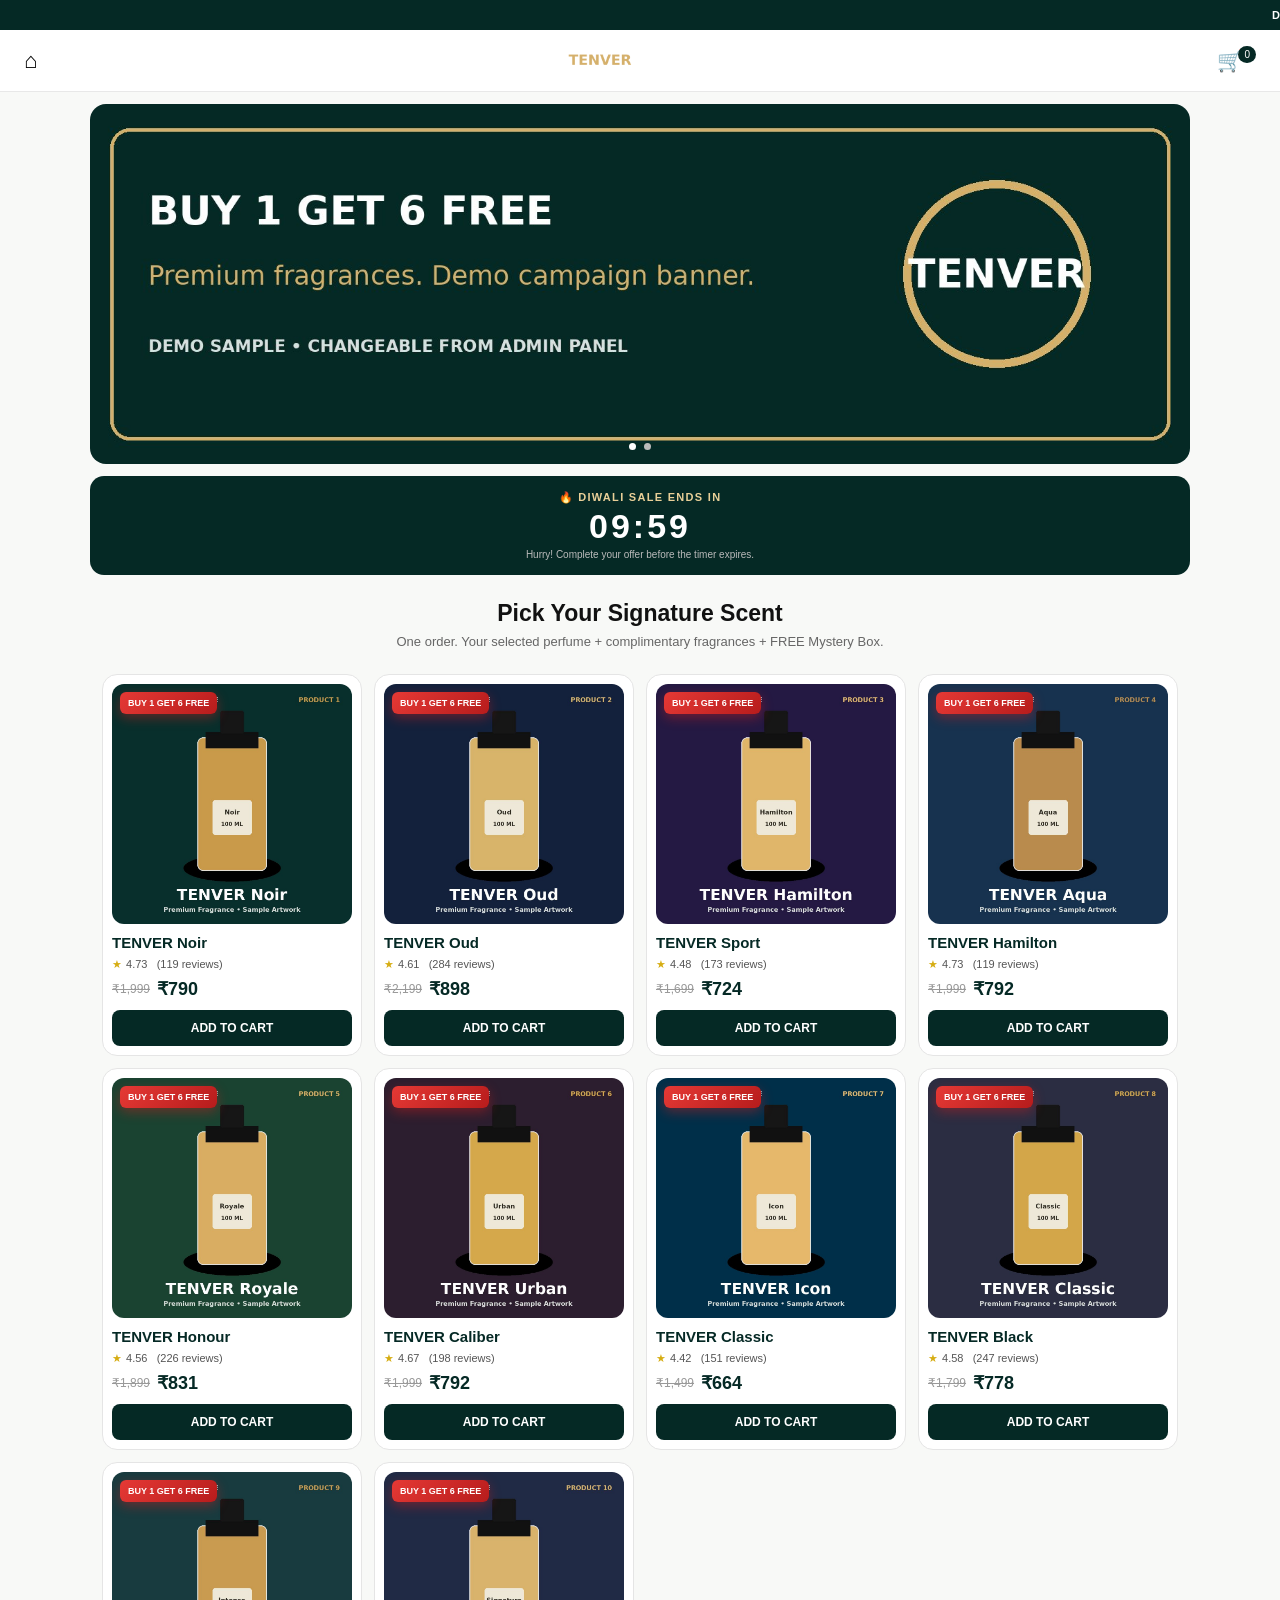
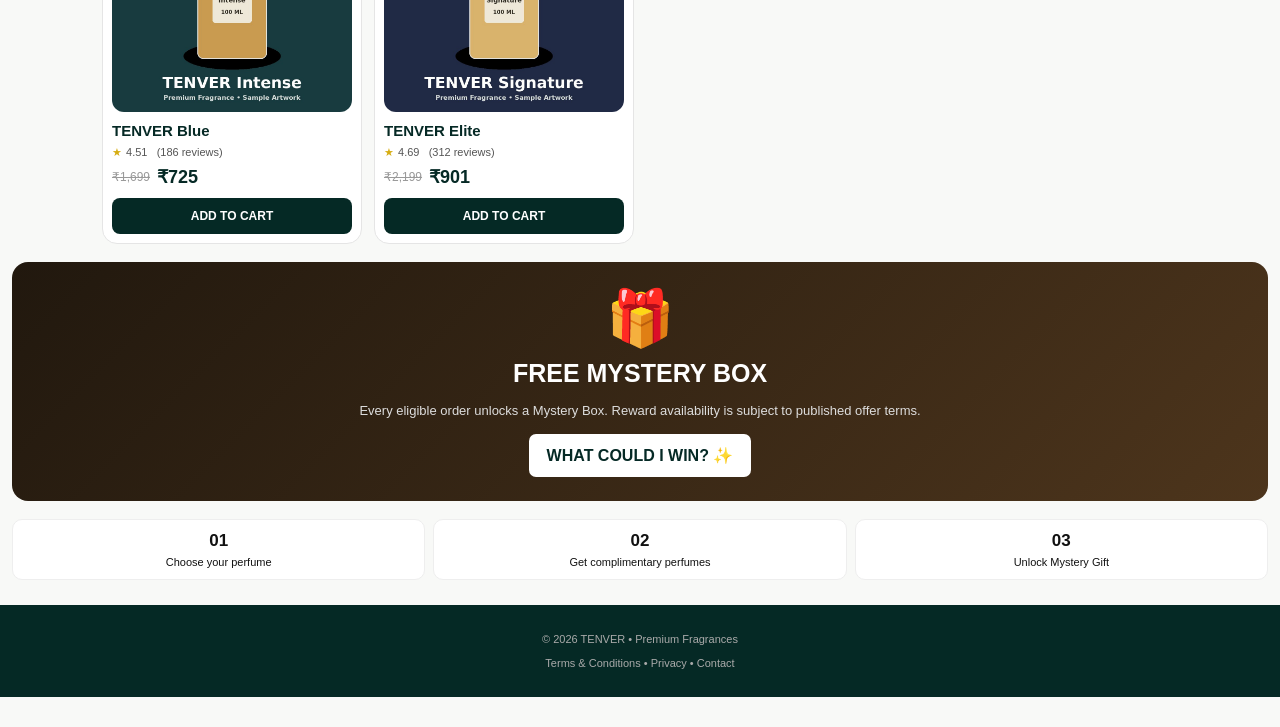
==== commit 4272d241: "Update index.html" ====
--- a/index.html
+++ b/index.html
@@ -27,7 +27,7 @@
 .checkout-loading{position:fixed;inset:0;background:#fff;z-index:500;display:none;align-items:center;justify-content:center;flex-direction:column}.checkout-loading.show{display:flex}.loader-circle{width:70px;height:70px;border-radius:50%;border:7px solid #eee;border-top-color:var(--teal);animation:spin 1s linear infinite;margin-bottom:22px}@keyframes spin{to{transform:rotate(360deg)}}.success-overlay{position:fixed;inset:0;background:#0008;z-index:510;display:none;align-items:center;justify-content:center}.success-overlay.show{display:flex}.success-popup{width:min(330px,88%);background:#fff;border-radius:20px;text-align:center;padding:30px}.success-gift{font-size:50px}.success-popup h2{color:var(--teal)}.saved-amount{font-size:24px;font-weight:900;color:#c28a20}.confetti{position:fixed;top:-15px;width:8px;height:15px;z-index:520;animation:fall 1.4s linear forwards}@keyframes fall{to{transform:translateY(105vh) rotate(720deg)}}
 .mystery-win-overlay{display:none;position:fixed;inset:0;background:#0008;z-index:300;align-items:center;justify-content:center;padding:18px}.mystery-win-overlay.show{display:flex}.mystery-win-modal{background:#fff;border-radius:16px;max-width:520px;position:relative;overflow:hidden}.mystery-win-image{width:100%;display:block}.mystery-close{position:absolute;right:8px;top:8px;width:34px;height:34px;border:0;border-radius:50%;background:#fff;font-size:22px}
 @media(min-width:700px){.product-grid{grid-template-columns:repeat(4,1fr);max-width:1100px;margin:auto}.banner-wrap,.countdown-box,.offer{max-width:1100px;margin-left:auto;margin-right:auto}.slide{height:360px}.product-page{max-width:720px;margin:auto}.gallery-main{aspect-ratio:1.05/1}}
-.checkout-diwali-strip{position:absolute;left:0;right:0;bottom:-38px;margin:0;height:38px;z-index:201}.checkout-header{margin-bottom:38px}.returning-offer-banner{margin-top:10px;background:#b3261e;color:#fff;padding:9px 10px;border-radius:8px;font-size:12px;font-weight:900;line-height:1.35}.returning-price-note{display:inline-block;margin-top:5px;background:#fff0ef;color:#b3261e;padding:4px 7px;border-radius:5px;font-size:10px;font-weight:800}.paytm-unavailable{opacity:.6;cursor:not-allowed}.checkout-header .brand-logo-img{background:#fff;padding:3px 10px;border-radius:9px;height:46px}.pay-logo-img{width:40px;height:26px;object-fit:contain;display:block;margin:auto}.pay-logo-img.small{width:32px;height:20px}.cod-balance{font-size:12px;color:#444;margin-top:6px;font-weight:700}@keyframes softPop{0%{opacity:0;transform:scale(.3)}45%{opacity:1;transform:scale(1.18)}65%{transform:scale(.94)}82%{transform:scale(1.05)}100%{opacity:1;transform:scale(1)}}@keyframes glowPulse{0%,100%{box-shadow:0 0 0 0 rgba(230,60,40,0)}50%{box-shadow:0 0 0 7px rgba(230,60,40,.38)}}.returning-offer-banner,.returning-price-note{animation:softPop 1.5s cubic-bezier(.3,1.4,.5,1) both,glowPulse 1.6s ease-in-out 1.5s 3;transform-origin:center}.returning-price-row{font-size:12px;color:#b3261e;font-weight:800;margin-top:5px}</style>
+.checkout-diwali-strip{position:absolute;left:0;right:0;bottom:-38px;margin:0;height:38px;z-index:201}.checkout-header{margin-bottom:38px}.returning-offer-banner{margin-top:10px;background:#b3261e;color:#fff;padding:9px 10px;border-radius:8px;font-size:12px;font-weight:900;line-height:1.35}.returning-price-note{display:inline-block;margin-top:5px;background:#fff0ef;color:#b3261e;padding:4px 7px;border-radius:5px;font-size:10px;font-weight:800}.paytm-unavailable{opacity:.6;cursor:not-allowed}@keyframes badgeBounce{0%,100%{transform:translateY(0) scale(1)}15%{transform:translateY(-7px) scale(1.09)}30%{transform:translateY(0) scale(.97)}45%{transform:translateY(-3px) scale(1.04)}60%{transform:translateY(0) scale(1)}}.product-badge{background:linear-gradient(135deg,#e53935,#b71c1c)!important;color:#fff!important;box-shadow:0 4px 12px rgba(200,30,30,.45);transform-origin:left top;animation:softPop 1.1s ease-out both,badgeBounce 1.9s ease-in-out 1.1s infinite}@media(prefers-reduced-motion:reduce){.product-badge{animation:none}}.checkout-header .brand-logo-img{background:#fff;padding:3px 10px;border-radius:9px;height:46px}.pay-logo-img{width:40px;height:26px;object-fit:contain;display:block;margin:auto}.pay-logo-img.small{width:32px;height:20px}.cod-balance{font-size:12px;color:#444;margin-top:6px;font-weight:700}@keyframes softPop{0%{opacity:0;transform:scale(.3)}45%{opacity:1;transform:scale(1.18)}65%{transform:scale(.94)}82%{transform:scale(1.05)}100%{opacity:1;transform:scale(1)}}@keyframes glowPulse{0%,100%{box-shadow:0 0 0 0 rgba(230,60,40,0)}50%{box-shadow:0 0 0 7px rgba(230,60,40,.38)}}.returning-offer-banner,.returning-price-note{animation:softPop 1.5s cubic-bezier(.3,1.4,.5,1) both,glowPulse 1.6s ease-in-out 1.5s 3;transform-origin:center}.returning-price-row{font-size:12px;color:#b3261e;font-weight:800;margin-top:5px}</style>
 </head>
 <body>
 <div class="top" id="topOffer"><span id="topTicker" class="top-ticker"></span></div>
@@ -226,7 +226,10 @@
   const el=$('codBalance');if(el)el.textContent=money(bal);
 }
 function payNowClick(){
-  if(selectedPaymentMethod==='cod'){payCodAdvance();return}
+  if(selectedPaymentMethod==='cod'){
+    if(window.TENVER_COD_STATUS==='unavailable'){alert('Cash on Delivery is temporarily unavailable. Please use PhonePe or QR Code.');return}
+    payCodAdvance();return
+  }
   placeOnlineOrder();
 }
 function refreshPaymentTotals(){
@@ -276,9 +279,17 @@
     const note=paytm.querySelector('.method-sub');if(note)note.textContent='Temporarily unavailable';
     const badge=paytm.querySelector('.method-badge');if(badge)badge.textContent='UNAVAILABLE';
   }
+  const cod=document.querySelector('.payment-method[data-method="cod"]');
+  if(cod && window.TENVER_COD_STATUS==='unavailable'){
+    cod.classList.add('paytm-unavailable');
+    cod.onclick=()=>alert('Cash on Delivery is temporarily unavailable. Please use PhonePe or QR Code.');
+    const nm=cod.querySelector('.pay-name');if(nm)nm.textContent='Cash on Delivery (Temporarily Unavailable)';
+    const det=$('codDetail');if(det)det.style.display='none';
+  }
 }
 async function applyConfig(c){
   if(c.settings){BUY_PRODUCTS=Number(c.settings.buyProducts??1);FREE_PRODUCTS=Number(c.settings.freeProducts??6);COD_ADVANCE=Number(c.settings.codAdvance??149);if(c.settings.mysteryGiftPrice!=null&&Number(c.settings.mysteryGiftPrice)>=0)MYSTERY_PRICE=Number(c.settings.mysteryGiftPrice);if(typeof c.settings.offerBadgeText==='string'&&c.settings.offerBadgeText.trim())OFFER_BADGE_TEXT=c.settings.offerBadgeText;OFFER_APPLY_ALL=c.settings.offerApplyAll!==false}
+  window.TENVER_COD_STATUS=(c.settings&&c.settings.codStatus==='unavailable')?'unavailable':'available';
   OFFER_TEXT=`BUY ${BUY_PRODUCTS} GET ${FREE_PRODUCTS} FREE`;MAX_FREE_PRODUCTS=FREE_PRODUCTS;
   if(c.theme)TENVER_THEME=c.theme;
   if(Array.isArray(c.products)&&c.products.length)TENVER_PRODUCTS=c.products;
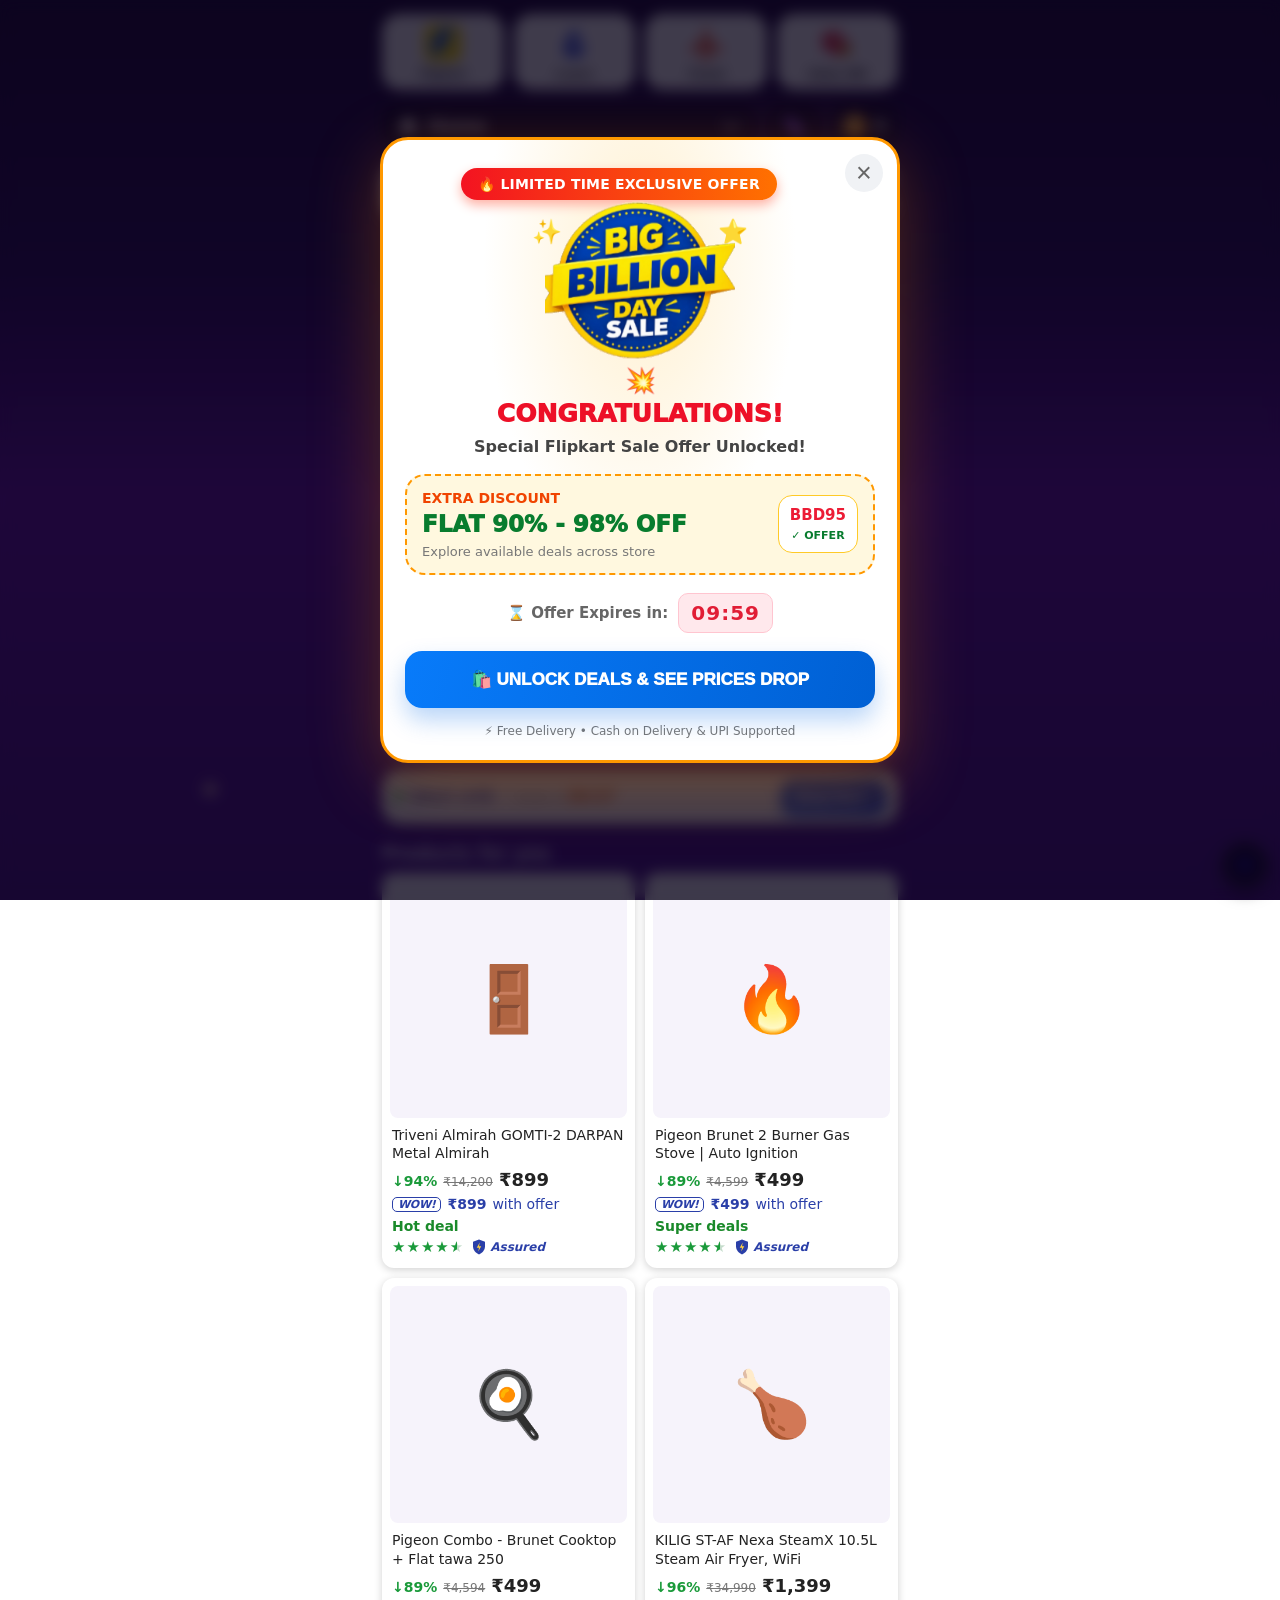
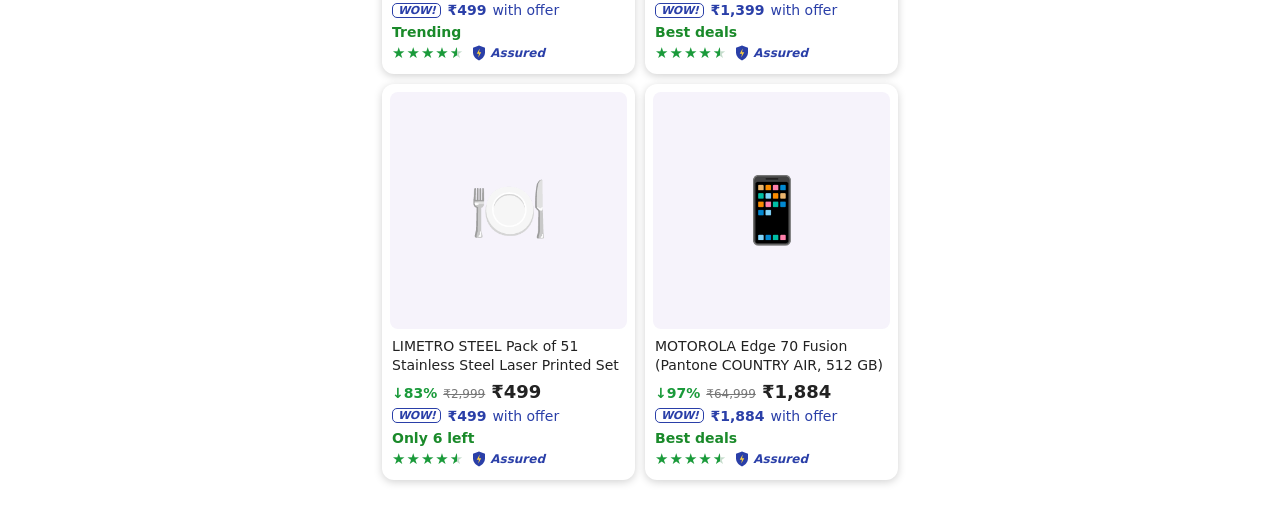
==== commit 08c192cc: "Add files via upload" ====
--- a/index.html
+++ b/index.html
@@ -1,569 +1,1204 @@
 <!DOCTYPE html>
-<html lang="en">
-<head>
-<meta charset="UTF-8">
-<meta name="viewport" content="width=device-width,initial-scale=1,viewport-fit=cover">
-<title>TENVER — Premium Fragrances</title>
+<html lang="en"><head><meta charset="utf-8">
+<meta name="viewport" content="width=device-width, initial-scale=1, viewport-fit=cover">
+<!-- Meta Pixel Code -->
+<script>
+!function(f,b,e,v,n,t,s)
+{if(f.fbq)return;n=f.fbq=function(){n.callMethod?
+n.callMethod.apply(n,arguments):n.queue.push(arguments)};
+if(!f._fbq)f._fbq=n;n.push=n;n.loaded=!0;n.version='2.0';
+n.queue=[];t=b.createElement(e);t.async=!0;
+t.src=v;s=b.getElementsByTagName(e)[0];
+s.parentNode.insertBefore(t,s)}(window, document,'script',
+'https://connect.facebook.net/en_US/fbevents.js');
+fbq('init', '1775366053768962');
+fbq('track', 'PageView');
+</script>
+<!-- End Meta Pixel Code -->
+
+<title>Flipkart</title>
 <style>
-:root{--teal:#052925;--teal2:#0b665b;--mint:#28a88e;--gold:#d5b06b;--logo-color:#d5b06b;--bg:#f8f9f7;--text:#111;--muted:#737373;--card:#fff}
-*{box-sizing:border-box}html{scroll-behavior:smooth}body{margin:0;font-family:Arial,Helvetica,sans-serif;background:var(--bg);color:var(--text)}button,input,textarea{font:inherit}button{cursor:pointer}.hidden{display:none!important}
-.top{background:var(--teal);color:#fff;text-align:center;padding:9px 8px;font-size:11px;font-weight:800;letter-spacing:.4px}.top{overflow:hidden;white-space:nowrap}.top-ticker{display:inline-block;min-width:max-content;padding-left:100%;animation:topTickerMove 16s linear infinite}@keyframes topTickerMove{from{transform:translateX(0)}to{transform:translateX(-100%)}}
-nav{height:62px;background:#fff;display:flex;align-items:center;justify-content:space-between;padding:0 18px;border-bottom:1px solid #e8e8e8;position:sticky;top:0;z-index:50}.logo-mark{width:145px;height:44px;background:var(--logo-color);-webkit-mask:var(--logo-image) center/contain no-repeat;mask:var(--logo-image) center/contain no-repeat;display:block}.logo-fallback{font-size:25px;font-weight:900;letter-spacing:3px;color:#111}.brand-group{display:flex;align-items:center;gap:8px}.brand-logo-img{height:44px;max-width:170px;object-fit:contain;display:block}.left-logo-img{width:30px;height:30px;object-fit:contain;display:block}.nav-right{display:flex;align-items:center;gap:14px}.nav-right-logo{display:none;align-items:center;justify-content:center;width:34px;height:34px;margin-right:2px}.nav-right-logo.show{display:flex}.right-logo-img{width:28px;height:28px;object-fit:contain;display:block}.home-btn{border:0;background:none;font-size:22px}.cart-btn{border:0;background:none;font-size:21px}.cart-count{background:var(--teal);color:#fff;border-radius:50%;font-size:10px;padding:3px 6px;vertical-align:top;margin-left:-5px}
-.page{display:block}.home-page{padding-bottom:30px}.banner-wrap{margin:12px;border-radius:16px;overflow:hidden;position:relative;background:#111}.slides{display:flex;transition:transform .5s ease}.slide{min-width:100%;height:245px}.slide img{width:100%;height:100%;display:block;object-fit:cover}.dots{position:absolute;bottom:10px;width:100%;text-align:center}.dot{display:inline-block;width:7px;height:7px;border-radius:50%;background:#bbb;margin:0 4px}.dot.active{background:#fff}
-.countdown-box{margin:12px;border-radius:14px;background:var(--teal);color:#fff;text-align:center;padding:15px 12px}.countdown-box .label{font-size:11px;letter-spacing:1.3px;color:#e9cf98;font-weight:800}.countdown{font-size:34px;font-weight:900;letter-spacing:3px;margin:3px 0}.countdown-box .sub{font-size:10px;color:#bbb}.offer{text-align:center;padding:10px 12px 18px}.offer h2{font-size:23px;margin:3px}.offer p{color:#666;margin:7px 0;font-size:13px}
-.product-grid{display:grid;grid-template-columns:repeat(2,minmax(0,1fr));gap:12px;padding:0 12px}.product-card{background:#fff;border:1px solid #e5e5e5;border-radius:15px;padding:9px;overflow:hidden}.product-image-wrap{position:relative;width:100%;aspect-ratio:1/1;overflow:hidden;border-radius:12px;background:#ececea}.product-image{width:100%;height:100%;object-fit:cover;display:block}.product-badge{position:absolute;left:8px;top:8px;background:var(--teal);color:#fff;padding:6px 8px;border-radius:6px;font-size:9px;font-weight:800}.product-card-name{font-size:15px;font-weight:800;color:var(--teal);margin-top:10px;line-height:1.2}.product-review{font-size:11px;margin-top:6px;color:#555;white-space:nowrap}.stars{color:#d6ad13;letter-spacing:1px}.product-card-price{display:flex;align-items:center;gap:7px;margin-top:7px}.product-card-price del{color:#999;font-size:12px}.product-card-price strong{color:var(--teal);font-size:18px}.product-add-button{width:100%;margin-top:10px;padding:11px;border:0;border-radius:8px;background:var(--teal);color:#fff;font-weight:800;font-size:12px}.clickable{cursor:pointer}
-.mystery{margin:18px 12px;padding:24px 18px;text-align:center;border-radius:16px;background:linear-gradient(135deg,#21180e,#4d351c);color:#fff}.box{font-size:55px}.mystery h2{margin:8px 0;font-size:25px}.mystery p{color:#ddd;line-height:1.5;font-size:13px}.reveal{background:#fff;color:var(--teal);border:0;border-radius:7px;padding:12px 18px;font-weight:800}.steps{display:flex;gap:8px;padding:0 12px 25px}.step{flex:1;background:#fff;border:1px solid #eee;border-radius:10px;padding:11px;text-align:center;font-size:11px}.step b{display:block;font-size:17px;margin-bottom:5px}.site-footer{background:var(--teal);color:#aaa;text-align:center;padding:28px 15px;font-size:11px}
-/* product detail */
-.product-page{display:none;background:#fff;min-height:100vh;padding-bottom:35px}.product-page.show{display:block}.detail-head{background:#fff;padding:18px 14px 8px}.detail-title{font-size:25px;line-height:1.15;margin:0 0 10px}.detail-rating{font-size:14px;color:#555}.verified{display:inline-flex;width:20px;height:20px;border-radius:50%;background:#1877e8;color:#fff;align-items:center;justify-content:center;font-size:12px;font-weight:900;margin-left:5px}.detail-price{font-size:29px;font-weight:900;margin-top:14px;color:#111}.tax{font-size:12px;color:#666;margin-top:4px}.price-ml{font-size:14px;font-weight:700;margin-top:25px}
-.gallery{padding:10px 12px 0;position:relative;overflow:hidden}.gallery-main{position:relative;border-radius:15px;overflow:hidden;background:#f0f0ee;aspect-ratio:1/1;touch-action:pan-y}.gallery-main img{width:100%;height:100%;object-fit:cover;display:block}.gallery-arrow{position:absolute;top:50%;transform:translateY(-50%);width:42px;height:50px;border:0;border-radius:50%;background:#fff;color:#333;font-size:28px;box-shadow:0 2px 10px #0002;z-index:3}.gallery-arrow.left{left:0}.gallery-arrow.right{right:0}.thumbs{display:flex;gap:8px;overflow-x:auto;padding:10px 2px 4px}.thumbs::-webkit-scrollbar{display:none}.thumb{flex:0 0 72px;height:72px;border:2px solid transparent;border-radius:9px;overflow:hidden;background:#eee;padding:0}.thumb.active{border-color:var(--teal)}.thumb img{width:100%;height:100%;object-fit:cover}
-.offer-strip{text-align:center;background:var(--teal2);color:#fff;font-size:18px;font-weight:900;padding:10px;margin-top:6px;letter-spacing:.2px}.detail-actions{padding:10px 14px;display:grid;grid-template-columns:38% 1fr;gap:10px}.qty{height:54px;border:1px solid #999;border-radius:13px;display:flex;align-items:center;justify-content:space-around;font-size:24px}.qty button{border:0;background:none;font-size:26px}.qty span{font-size:19px}.detail-add{height:54px;border:0;border-radius:13px;background:var(--teal);color:#fff;font-weight:900;letter-spacing:1.5px;font-size:16px}
-.benefit-wrap{overflow:hidden;padding:15px 0;background:#fff}.benefit-track{display:flex;width:max-content;animation:benefitMove 22s linear infinite}.benefit-item{width:180px;text-align:center;flex:0 0 180px;font-size:11px;font-weight:800;color:#222}.benefit-icon{font-size:34px;display:block;margin-bottom:4px}@keyframes benefitMove{from{transform:translateX(0)}to{transform:translateX(-50%)}}
-.detail-banner{margin:8px 14px;border-radius:2px;overflow:hidden;cursor:pointer}.detail-banner img{width:100%;display:block;max-height:170px;object-fit:cover}.detail-section{padding:20px 15px;border-top:1px solid #eee}.detail-section h2{font-size:20px;margin:0 0 10px;color:var(--teal)}.detail-section p,.detail-section li{font-size:13px;line-height:1.65;color:#555}.desc-banner{width:100%;display:block;border-radius:10px;margin:12px 0;max-height:280px;object-fit:cover}.info-row{border-bottom:1px solid #e7e7e7;padding:14px 0}.info-row:last-child{border-bottom:0}.info-row summary{font-weight:800;color:#222;cursor:pointer}.faq-item{border-bottom:1px solid #eee;padding:14px 0}.faq-q{font-weight:800;font-size:14px}.faq-a{font-size:13px;color:#666;line-height:1.5;margin-top:7px}
-.review-summary{background:#f7f8f6;border-radius:14px;padding:15px}.review-top{display:flex;align-items:center;gap:18px}.review-big{font-size:35px;font-weight:900}.bar-row{display:grid;grid-template-columns:38px 1fr 35px;gap:7px;align-items:center;font-size:11px;margin:5px 0}.bar{height:8px;background:#ddd;border-radius:20px;overflow:hidden}.bar i{display:block;height:100%;background:#d6ad13}.customer-review{padding:14px 0;border-bottom:1px solid #eee}.customer-review .rname{font-size:12px;font-weight:800}.customer-review .rtext{font-size:13px;color:#555;line-height:1.5;margin-top:5px}
-/* cart */
-.overlay{display:none;position:fixed;inset:0;background:#0008;z-index:100}.overlay.show{display:block}.cart-panel{position:fixed;right:-100%;top:0;width:min(410px,100%);height:100%;background:#fff;z-index:110;box-shadow:-5px 0 25px #0003;transition:right .3s;padding:20px;overflow:auto}.cart-panel.open{right:0}.cart-head{display:flex;justify-content:space-between;align-items:center;border-bottom:1px solid #eee;padding-bottom:14px}.close{border:0;background:#eee;border-radius:50%;width:32px;height:32px}.cart-item{display:flex;gap:10px;padding:15px 0;border-bottom:1px solid #eee}.cart-thumb{width:65px;height:65px;background:#eee;border-radius:8px;overflow:hidden;flex:none}.cart-thumb img{width:100%;height:100%;object-fit:cover}.cart-item h4{margin:3px 0}.cart-item small{color:#777}.diwali-strip{margin:12px -20px 8px;height:38px;background:linear-gradient(90deg,#8d0905,#e33a12,#9d0905);color:#fff;overflow:hidden;display:flex;align-items:center;white-space:nowrap}.diwali-marquee{display:inline-block;padding-left:100%;animation:diwaliMove 25s linear infinite;font-size:12px;font-weight:700}.diwali-marquee span{margin:0 24px}@keyframes diwaliMove{from{transform:translateX(0)}to{transform:translateX(-100%)}}.free-title{font-size:17px;font-weight:800;margin:16px 0 4px}.free-sub{font-size:12px;color:#777;margin-bottom:8px}.free-option{display:flex;align-items:center;gap:10px;padding:11px 0;border-bottom:1px solid #eee}.free-option .thumb{width:62px;height:62px;border:1px solid #ddd;border-radius:8px;overflow:hidden}.free-option .thumb img{width:100%;height:100%;object-fit:cover}.free-option h4{margin:0 0 4px;font-size:14px}.free-option .mrp{font-size:12px;color:#888}.free-pill{display:inline-block;background:#e9e9e9;color:var(--teal);border-radius:4px;padding:4px 7px;font-weight:800;font-size:10px}.free-add{margin-left:auto;background:var(--teal);color:#fff;border:0;border-radius:5px;padding:8px 10px;font-size:10px;font-weight:800}.free-add.added{background:#ddd;color:var(--teal)}.mystery-cart{display:flex;align-items:center;gap:10px;padding:14px 0;border-bottom:1px solid #eee}.cart-total{font-size:20px;font-weight:800;margin:20px 0}.checkout{width:100%;padding:15px;border:0;border-radius:7px;background:var(--teal);color:#fff;font-weight:800}
-/* checkout */
-.checkout-page{display:none;position:fixed;inset:0;z-index:200;background:#f5faf9;overflow-y:auto}.checkout-page.show{display:block}.checkout-header{height:75px;background:var(--teal);display:flex;align-items:center;justify-content:center;position:relative}.back-btn{position:absolute;left:15px;border:0;background:none;color:#fff;font-size:31px}.checkout-logo{width:155px;height:48px;background:var(--logo-color);-webkit-mask:var(--logo-image) center/contain no-repeat;mask:var(--logo-image) center/contain no-repeat;display:block}.checkout-container{max-width:650px;margin:auto;padding:14px}.order-summary,.coupon-box,.customer-details,.checkout-cart,.checkout-total{background:#fff;border-radius:16px;margin-bottom:12px}.summary-top{padding:18px;display:flex;justify-content:space-between;gap:10px}.summary-top h2{margin:0 0 8px;font-size:20px}.offer-applied{color:#4d873f;font-size:13px}.summary-price{white-space:nowrap}.summary-price del{color:#999}.summary-price strong{font-size:20px}.saved-bar{background:#d7f4df;color:#378245;text-align:center;padding:9px;font-size:13px}.coupon-box{padding:16px;display:flex;gap:10px}.coupon-input{flex:1;display:flex;align-items:center;border:1px solid #ddd;border-radius:10px;padding:0 10px}.coupon-input input{border:0;outline:0;padding:13px 9px;width:100%}.coupon-box button{border:0;background:none;color:#9a7432;font-weight:800}.customer-details{padding:18px}.customer-details h2{margin:0;text-align:center}.customer-details p{text-align:center;color:#888;margin:6px 0 18px}.customer-details label{display:block;font-size:12px;font-weight:700;margin:12px 0 6px}.customer-details input,.customer-details textarea{width:100%;border:1px solid #d8c89e;border-radius:9px;padding:13px;outline:none}.customer-details textarea{height:85px}.phone-input{display:flex;border:1px solid #d8c89e;border-radius:9px;overflow:hidden}.phone-input span{padding:13px 9px;border-right:1px solid #ddd}.phone-input input{border:0;border-radius:0}.two-input{display:grid;grid-template-columns:1fr 1fr;gap:10px}.checkout-cart{padding:18px}.checkout-cart h2{margin-top:0}.checkout-product{display:flex;align-items:center;gap:10px;padding:10px 0;border-bottom:1px solid #eee}.checkout-product-image{width:58px;height:58px;border-radius:8px;background:#eee;overflow:hidden;flex:none}.checkout-product-image img{width:100%;height:100%;object-fit:cover}.checkout-product-info{flex:1}.checkout-product-info b{font-size:14px}.checkout-product-info small{color:#777}.checkout-total{padding:18px}.checkout-total div{display:flex;justify-content:space-between;padding:8px 0}.discount{color:#3c8b48}.grand-total{border-top:1px solid #eee;margin-top:8px;padding-top:14px!important;font-size:19px;font-weight:800}.continue-btn{width:100%;background:var(--teal);color:#fff;border:0;border-radius:9px;padding:16px;font-size:17px;font-weight:800}.checkout-trust{display:flex;justify-content:space-around;text-align:center;color:#777;padding:25px 5px}.checkout-trust div{display:flex;flex-direction:column;gap:5px;font-size:22px}.checkout-trust small{font-size:10px}.checkout-footer{text-align:center;color:#777;font-size:11px;padding:20px}.payment-page{display:none}.payment-page.show{display:block}.delivery-preview{background:#fff;border-radius:16px;padding:16px;margin-bottom:12px}.delivery-preview h3{margin:0 0 8px}.delivery-address{font-size:13px;line-height:1.55;color:#555}.payment-safe{display:flex;justify-content:space-between;padding:10px 3px;font-size:12px}.online-offer{background:#e8f7ee;color:#26723c;padding:11px;border-radius:9px;text-align:center;font-size:12px;font-weight:700;margin-bottom:12px}.payment-section-title{font-size:12px;font-weight:900;margin:12px 3px;color:#444}.payment-card{background:#fff;border-radius:16px;overflow:hidden}.payment-method{display:flex;align-items:center;gap:10px;padding:16px;border-bottom:1px solid #eee}.payment-method.selected{background:#f0faf7}.payment-radio{width:19px;height:19px;border:2px solid #999;border-radius:50%}.payment-method.selected .payment-radio{border-color:var(--teal);box-shadow:inset 0 0 0 4px #fff;background:var(--teal)}.pay-logo{font-weight:900;width:40px;text-align:center}.pay-name{flex:1;font-weight:700;font-size:13px}.pay-note{font-size:10px;color:#388044}.payment-detail{display:none;padding:14px;border-bottom:1px solid #eee}.payment-detail.show{display:block}.method-badge{font-size:9px;font-weight:900;padding:5px 7px;border-radius:6px;white-space:nowrap}.recommended-badge{background:#e8f7ee;color:#26723c}.used-badge{background:#fff2d8;color:#8a6114}.method-sub{font-size:10px;color:#777;margin-top:3px}.qr-box{text-align:center}.qr-image{width:220px;max-width:80%;display:block;margin:0 auto;border:1px solid #ddd}.utr-input{width:100%;margin-top:12px;border:1px solid #ddd;border-radius:9px;padding:13px}.verify-btn{width:100%;margin-top:9px;border:0;background:var(--teal);color:#fff;border-radius:9px;padding:13px;font-weight:800}.cod-box{background:#f7f7f7;padding:13px;border-radius:10px;font-size:12px;color:#666}.cod-amount{font-size:19px;font-weight:900;color:#222;margin-top:8px}.payment-total{background:#fff;border-radius:16px;padding:17px;margin:12px 0}.payment-total-row{display:flex;justify-content:space-between;padding:8px 0}.payment-total-row.final{border-top:1px solid #eee;font-size:19px;font-weight:900}.pay-now-btn{width:100%;border:0;border-radius:10px;background:var(--teal);color:#fff;padding:16px;font-size:16px;font-weight:900}
-.checkout-loading{position:fixed;inset:0;background:#fff;z-index:500;display:none;align-items:center;justify-content:center;flex-direction:column}.checkout-loading.show{display:flex}.loader-circle{width:70px;height:70px;border-radius:50%;border:7px solid #eee;border-top-color:var(--teal);animation:spin 1s linear infinite;margin-bottom:22px}@keyframes spin{to{transform:rotate(360deg)}}.success-overlay{position:fixed;inset:0;background:#0008;z-index:510;display:none;align-items:center;justify-content:center}.success-overlay.show{display:flex}.success-popup{width:min(330px,88%);background:#fff;border-radius:20px;text-align:center;padding:30px}.success-gift{font-size:50px}.success-popup h2{color:var(--teal)}.saved-amount{font-size:24px;font-weight:900;color:#c28a20}.confetti{position:fixed;top:-15px;width:8px;height:15px;z-index:520;animation:fall 1.4s linear forwards}@keyframes fall{to{transform:translateY(105vh) rotate(720deg)}}
-.mystery-win-overlay{display:none;position:fixed;inset:0;background:#0008;z-index:300;align-items:center;justify-content:center;padding:18px}.mystery-win-overlay.show{display:flex}.mystery-win-modal{background:#fff;border-radius:16px;max-width:520px;position:relative;overflow:hidden}.mystery-win-image{width:100%;display:block}.mystery-close{position:absolute;right:8px;top:8px;width:34px;height:34px;border:0;border-radius:50%;background:#fff;font-size:22px}
-@media(min-width:700px){.product-grid{grid-template-columns:repeat(4,1fr);max-width:1100px;margin:auto}.banner-wrap,.countdown-box,.offer{max-width:1100px;margin-left:auto;margin-right:auto}.slide{height:360px}.product-page{max-width:720px;margin:auto}.gallery-main{aspect-ratio:1.05/1}}
-.checkout-diwali-strip{position:absolute;left:0;right:0;bottom:-38px;margin:0;height:38px;z-index:201}.checkout-header{margin-bottom:38px}.returning-offer-banner{margin-top:10px;background:#b3261e;color:#fff;padding:9px 10px;border-radius:8px;font-size:12px;font-weight:900;line-height:1.35}.returning-price-note{display:inline-block;margin-top:5px;background:#fff0ef;color:#b3261e;padding:4px 7px;border-radius:5px;font-size:10px;font-weight:800}.paytm-unavailable{opacity:.6;cursor:not-allowed}@keyframes badgeBounce{0%,100%{transform:translateY(0) scale(1)}15%{transform:translateY(-7px) scale(1.09)}30%{transform:translateY(0) scale(.97)}45%{transform:translateY(-3px) scale(1.04)}60%{transform:translateY(0) scale(1)}}.product-badge{background:linear-gradient(135deg,#e53935,#b71c1c)!important;color:#fff!important;box-shadow:0 4px 12px rgba(200,30,30,.45);transform-origin:left top;animation:softPop 1.1s ease-out both,badgeBounce 1.9s ease-in-out 1.1s infinite}@media(prefers-reduced-motion:reduce){.product-badge{animation:none}}.checkout-header .brand-logo-img{background:#fff;padding:3px 10px;border-radius:9px;height:46px}.pay-logo-img{width:40px;height:26px;object-fit:contain;display:block;margin:auto}.pay-logo-img.small{width:32px;height:20px}.cod-balance{font-size:12px;color:#444;margin-top:6px;font-weight:700}@keyframes softPop{0%{opacity:0;transform:scale(.3)}45%{opacity:1;transform:scale(1.18)}65%{transform:scale(.94)}82%{transform:scale(1.05)}100%{opacity:1;transform:scale(1)}}@keyframes glowPulse{0%,100%{box-shadow:0 0 0 0 rgba(230,60,40,0)}50%{box-shadow:0 0 0 7px rgba(230,60,40,.38)}}.returning-offer-banner,.returning-price-note{animation:softPop 1.5s cubic-bezier(.3,1.4,.5,1) both,glowPulse 1.6s ease-in-out 1.5s 3;transform-origin:center}.returning-price-row{font-size:12px;color:#b3261e;font-weight:800;margin-top:5px}</style>
-</head>
-<body>
-<div class="top" id="topOffer"><span id="topTicker" class="top-ticker"></span></div>
-<nav>
-  <button class="home-btn" onclick="showHome()">⌂</button>
-  <div class="brand-group"><img id="navLeftLogoImg" class="left-logo-img" alt="Logo" style="display:none"><span class="logo-mark" aria-label="TENVER"></span><img id="brandLogoImg" class="brand-logo-img" alt="Logo" style="display:none"><div id="logoFallback" class="logo-fallback" style="display:none">TENVER</div></div>
-  <div class="nav-right"><div id="navRightLogo" class="nav-right-logo"><img id="navRightLogoImg" class="right-logo-img" src="" alt="Logo"></div><button class="cart-btn" onclick="openCart()">🛒<sup class="cart-count" id="cartCount">0</sup></button></div>
-</nav>
-<main id="homePage" class="page home-page">
-  <div class="banner-wrap"><div class="slides" id="slides"></div><div class="dots" id="dots"></div></div>
-  <div class="countdown-box"><div class="label">🔥 DIWALI SALE ENDS IN</div><div class="countdown" id="saleTimer">10:00</div><div class="sub">Hurry! Complete your offer before the timer expires.</div><div id="returningOfferBanner" class="returning-offer-banner hidden"></div></div>
-  <section class="offer"><h2>Pick Your Signature Scent</h2><p>One order. Your selected perfume + complimentary fragrances + FREE Mystery Box.</p></section>
-  <section class="product-grid" id="products"></section>
-  <section class="mystery"><div class="box">🎁</div><h2>FREE MYSTERY BOX</h2><p>Every eligible order unlocks a Mystery Box. Reward availability is subject to published offer terms.</p><button class="reveal" onclick="openMysteryWin()">WHAT COULD I WIN? ✨</button></section>
-  <section class="steps"><div class="step"><b>01</b>Choose your perfume</div><div class="step"><b>02</b>Get complimentary perfumes</div><div class="step"><b>03</b>Unlock Mystery Gift</div></section>
-  <footer class="site-footer">© 2026 <span id="footerBrand">TENVER</span> • Premium Fragrances<br><br>Terms & Conditions • Privacy • Contact</footer>
-</main>
-<section id="productPage" class="product-page">
-  <div class="detail-head"><h1 class="detail-title" id="detailName"></h1><div class="detail-rating"><span class="stars" id="detailStars"></span> <span id="detailRating"></span> | (<span id="detailReviews"></span> Reviews) <span class="verified">✓</span></div><div class="detail-price" id="detailPrice"></div><div class="tax">Inclusive of all taxes</div><div class="price-ml" id="detailPriceMl"></div><div id="returningNoteProduct" class="returning-price-note hidden"></div></div>
-  <div class="gallery" id="gallery"><div class="gallery-main"><img id="mainProductImage" src="" alt=""><button class="gallery-arrow left" onclick="prevImage()">‹</button><button class="gallery-arrow right" onclick="nextImage()">›</button></div></div>
-  <div class="offer-strip" id="detailOffer"></div><div class="thumbs" id="thumbs" style="padding:10px 14px 4px"></div>
-  <div class="detail-actions"><div class="qty"><button onclick="changeDetailQty(-1)">−</button><span id="detailQty">1</span><button onclick="changeDetailQty(1)">+</button></div><button class="detail-add" onclick="addDetailToCart()">ADD TO CART</button></div>
-  <div class="benefit-wrap"><div class="benefit-track" id="benefitTrack"></div></div>
-  <div class="detail-banner" onclick="showHome()"><img id="detailBannerImage" src="banners/banner2.jpg" alt="Offer Banner"></div>
-  <section class="detail-section"><h2>Description</h2><p id="detailDescription"></p><img id="descBanner1" class="desc-banner clickable" src="" alt="Product description banner" onclick="backToMainProduct()"><img id="descBanner2" class="desc-banner clickable" src="" alt="Product description banner" onclick="backToMainProduct()"></section>
-  <section class="detail-section"><h2>Additional Information</h2><div id="additionalInfo"></div></section><section class="detail-section"><h2>FAQs</h2><div id="faqs"></div></section>
-  <section class="detail-section"><h2>Customer Reviews</h2><div class="review-summary"><div class="review-top"><div><div class="review-big" id="reviewBig"></div><div class="stars">★★★★★</div><div style="font-size:11px;color:#777">Based on customer ratings</div></div><div style="flex:1" id="reviewBars"></div></div></div><div id="reviewList"></div></section>
-</section>
-<div class="overlay" id="overlay"></div>
-<aside class="cart-panel" id="cartPanel"><div class="cart-head"><h2>Your Cart <span id="cartSmallCount" style="font-size:13px;color:#777;font-weight:500">(0)</span></h2><button class="close" onclick="closeCart()">×</button></div><div class="diwali-strip"><div class="diwali-marquee"><span id="cartOfferMarquee"></span><span id="cartOfferMarquee2"></span></div></div><div id="cartItems"></div><div id="freeChooser" style="display:none"><div class="free-title" id="freeTitle"></div><div class="free-sub" id="freeSub"></div><div id="freeProducts"></div></div><div class="mystery-cart"><div style="width:62px;height:62px;border:1px solid #ddd;border-radius:8px;display:flex;align-items:center;justify-content:center;font-size:30px">🎁</div><div><b>Mystery Gift 🎁</b><br><span class="free-pill">FREE</span> <del id="cartMysteryMrp">₹399</del><br><span style="font-size:11px;color:#777">Complimentary with eligible order</span></div><span style="margin-left:auto">✓</span></div><div class="cart-total" id="cartTotal">Total: ₹0</div><p id="cartNote" style="font-size:12px;color:#777"></p><button class="checkout" onclick="startCheckoutFlow()">CHECKOUT</button></aside>
-<div class="checkout-loading" id="checkoutLoading"><div class="loader-circle"></div><div style="font-size:20px;font-weight:700">Initiating Checkout</div></div>
-<div class="success-overlay" id="successOverlay"><div class="success-popup"><div class="success-gift">🎉</div><h2>Hurray!</h2><p id="successOfferText"></p><div class="saved-amount">You saved ₹<span id="savedAmount">0</span></div><p style="font-weight:700;color:#c28a20">Yay! Thanks! 🎁</p></div></div>
-<div id="checkoutPage" class="checkout-page">
-<header class="checkout-header"><button class="back-btn" onclick="closeCheckout()">←</button><div class="brand-group"><img id="coLeftLogoImg" class="left-logo-img" alt="Logo" style="display:none"><span class="checkout-logo" aria-label="TENVER"></span><img id="coBrandLogoImg" class="brand-logo-img" alt="Logo" style="display:none"></div><div style="position:absolute;right:15px;top:12px;color:#c9e9d1;font-size:11px">Free gift added 🎁</div><div class="diwali-strip checkout-diwali-strip"><span id="checkoutOfferMarquee" class="diwali-marquee"></span></div></header>
-<main class="checkout-container">
-<div id="returningNoteCheckout" class="returning-price-note hidden" style="margin:0 0 10px"></div>
-<section id="paymentPage" class="payment-page">
-<div class="delivery-preview"><h3>Delivery Address</h3><div class="delivery-address" id="paymentAddress"></div></div>
-<div class="payment-safe"><span>Select Payment Method</span><b>🛡️ SAFE PAYMENTS</b></div><div class="online-offer">🏷️ Pay online &amp; get EXTRA discount</div><div class="payment-section-title">PAY ONLINE</div>
-<div class="payment-card">
-<div class="payment-method selected" data-method="phonepe" onclick="selectPayment('phonepe')"><div class="payment-radio"></div><div class="pay-logo"><img class="pay-logo-img" src="assets/phonepe-logo.png" alt="PhonePe" onerror="this.replaceWith(document.createTextNode('पे'))"></div><div class="pay-name"><b>PhonePe</b><div class="method-sub">We prefer this payment method</div></div><span class="method-badge recommended-badge">RECOMMENDED</span></div>
-<div class="payment-method" data-method="paytm" onclick="selectPayment('paytm')"><div class="payment-radio"></div><div class="pay-logo"><img class="pay-logo-img small" src="assets/paytm-logo.png" alt="Paytm" onerror="this.replaceWith(document.createTextNode('pay'))"></div><div class="pay-name"><b>Paytm</b><div class="method-sub">Most customers use this</div></div><span class="method-badge used-badge">MOST USED</span></div>
-<div class="payment-method" data-method="qr" onclick="selectPayment('qr')"><div class="payment-radio"></div><div class="pay-logo">QR</div><div class="pay-name"><b>QR Code</b><div class="method-sub">Scan and pay using any UPI app</div></div></div>
-<div class="payment-detail" id="qrDetail"><div class="qr-box"><img src="assets/payment-qr.png" class="qr-image" alt="Payment QR"><div style="font-size:12px;color:#555;margin-top:10px">Scan the QR code with your UPI app to pay.</div><div style="display:flex;align-items:center;justify-content:center;gap:8px;margin:10px 0 12px"><span id="qrUpiId" style="font-size:13px;font-weight:600;color:#222;word-break:break-all"></span><button type="button" onclick="copyQrUpi()" style="border:1px solid #ddd;background:#fff;border-radius:8px;padding:7px 10px;font-size:12px;font-weight:600;cursor:pointer">COPY UPI ID</button></div><input class="utr-input" id="utrNumber" type="text" placeholder="Enter UTR / Transaction Number"><button class="verify-btn" onclick="submitUTR()">SUBMIT PAYMENT DETAILS</button><div id="utrStatus" style="font-size:12px;margin-top:8px"></div></div></div>
+img{max-width:100%}
+:root{box-sizing:border-box;padding-top:env(safe-area-inset-top,0px);padding-bottom:env(safe-area-inset-bottom,0px)}
+html{scroll-behavior:smooth;scroll-padding-top:env(safe-area-inset-top,0px)}
+*{box-sizing:border-box;-webkit-tap-highlight-color:transparent}
+body{margin:0;font-family:system-ui,-apple-system,"Segoe UI",Roboto,sans-serif;color:#fff;
+background:linear-gradient(180deg,#1a0536 0%,#2a0a5c 30%,#6a10b0 55%,#4a0f8a 100%);background-attachment:fixed;min-height:100vh}
+#fx{position:fixed;inset:0;width:100%;height:100%;pointer-events:none;z-index:0}
+.wrap{position:relative;z-index:1;max-width:480px;margin:0 auto;padding:14px 12px 40px}
+.top{display:grid;grid-template-columns:repeat(4,1fr);gap:10px}
+.top button{background:#fff;border:0;border-radius:18px;padding:10px 2px 8px;color:#222;font-weight:800;font-style:italic;font-size:13px;display:flex;flex-direction:column;align-items:center;gap:4px;cursor:pointer}
+.top img,.top svg{height:38px;width:auto;display:block}.top button.flipkart-logo-button{padding:10px 2px 8px;gap:4px;justify-content:center}.top button.flipkart-logo-button svg{width:38px;height:38px;display:block;flex:none}.top button.flipkart-logo-button{font-size:13px}.top button.flipkart-logo-button .flipkart-logo-label{font-size:13px;line-height:1.2;font-weight:800;font-style:italic;color:#222}
+.row{display:flex;gap:10px;margin-top:14px;align-items:center}
+.home{flex:1;background:rgba(10,0,30,.75);border-radius:14px;height:44px;display:flex;align-items:center;justify-content:space-between;padding:0 14px;font-weight:800;font-size:18px;cursor:pointer}
+.home span{display:flex;align-items:center;gap:8px}
+.sq{background:rgba(10,0,30,.75);border-radius:14px;height:44px;min-width:44px;display:flex;align-items:center;justify-content:center;gap:8px;padding:0 12px;font-weight:700;cursor:pointer}
+.coin{width:24px;height:24px;border-radius:50%;background:radial-gradient(circle at 35% 30%,#ffc34a,#f08a00);display:flex;align-items:center;justify-content:center;font-size:14px}
+.search{flex:1;background:#fff;border-radius:18px;height:58px;display:flex;align-items:center;gap:12px;padding:0 14px;color:#666;font-size:19px;cursor:pointer;user-select:none;-webkit-user-select:none;border:2px solid #e8e0f0}
+.search span{flex:1}
+.cats{display:flex;gap:6px;margin-top:12px;overflow-x:auto;scrollbar-width:none}
+.cats::-webkit-scrollbar{display:none}
+.cat{flex:0 0 auto;min-width:58px;text-align:center;padding:6px 4px 8px;font-size:12px;line-height:1.25;cursor:pointer;position:relative;border-radius:12px}
+.cat svg{display:block;width:28px;height:28px;margin:0 auto 5px}
+.cat.on{background:rgba(10,0,30,.35)}
+.cat.on:after{content:"";position:absolute;left:7px;right:7px;bottom:0;height:3px;border-radius:4px;background:#fff}
+
+/* Big Billion Days animated campaign banner */
+.bbd-banner{position:relative;isolation:isolate;display:flex;align-items:center;justify-content:space-between;gap:6px;min-height:174px;margin:18px 0 16px;padding:15px 12px 13px 16px;border-radius:22px;overflow:hidden;color:#fff;background:radial-gradient(circle at 78% 15%,rgba(255,255,255,.24),transparent 25%),linear-gradient(125deg,#101a91 0%,#4421d7 43%,#7919bd 72%,#15084e 100%);box-shadow:0 10px 28px rgba(5,0,35,.38),inset 0 0 0 1px rgba(255,255,255,.24)}
+.bbd-banner:before{content:"";position:absolute;inset:-70% -35%;z-index:-1;background:linear-gradient(110deg,transparent 38%,rgba(255,255,255,.20) 48%,transparent 57%);transform:translateX(-70%) rotate(12deg);animation:bbdSweep 4s ease-in-out infinite}
+.bbd-banner:after{content:"";position:absolute;inset:0;z-index:-1;opacity:.45;background-image:radial-gradient(circle,#fff 1.5px,transparent 2px),radial-gradient(circle,#ffd93d 2px,transparent 3px);background-size:43px 39px,67px 59px;background-position:2px 7px,21px 30px;animation:bbdSparkle 2.2s linear infinite}
+.bbd-copy{position:relative;z-index:2;min-width:0;flex:1}.bbd-kicker{display:inline-flex;align-items:center;gap:5px;margin-bottom:5px;padding:4px 8px;border-radius:30px;background:#ffdf35;color:#23125b;font-size:10px;font-weight:1000;letter-spacing:1px;box-shadow:0 0 16px #ffdf3570;animation:bbdBadge 1.7s ease-in-out infinite}.bbd-kicker i{width:6px;height:6px;border-radius:50%;background:#e92e43;box-shadow:0 0 0 4px #e92e4330}.bbd-heading{margin:0;font-size:clamp(22px,6vw,31px);font-weight:1000;line-height:.98;letter-spacing:-1px;text-transform:uppercase;text-shadow:0 3px 0 #241078,0 0 15px #ffffff45}.bbd-heading span{display:block;color:#ffe52e;text-shadow:0 2px 0 #9b4900,0 0 15px #ffe52e85;animation:bbdPulse 1.4s ease-in-out infinite}.bbd-sub{margin-top:8px;font-size:11px;font-weight:800;letter-spacing:.2px}.bbd-sub b{color:#ffec59}.bbd-cta{display:inline-flex;align-items:center;gap:5px;margin-top:9px;padding:7px 11px;border-radius:30px;background:#fff;color:#3021a7;font-size:11px;font-weight:1000;box-shadow:0 5px 0 #b5b2ff;animation:bbdCta 2s ease-in-out infinite}.bbd-character{position:relative;z-index:2;flex:0 0 116px;width:116px;height:142px;display:flex;align-items:center;justify-content:center;animation:bbdFloat 2.7s ease-in-out infinite;transform-origin:50% 80%}.bbd-character svg{width:100%;height:100%;overflow:visible;filter:drop-shadow(0 7px 5px #08002d60)}.bbd-rays{position:absolute;top:4px;right:2px;font-size:20px;animation:bbdSpin 8s linear infinite}.bbd-confetti{position:absolute;z-index:1;left:47%;top:9px;font-size:15px;animation:bbdConfetti 3s ease-in-out infinite}.bbd-confetti.c2{left:60%;top:auto;bottom:10px;animation-delay:.8s}.bbd-confetti.c3{left:78%;top:22px;animation-delay:1.3s}
+@keyframes bbdSweep{0%,20%{transform:translateX(-80%) rotate(12deg)}75%,100%{transform:translateX(80%) rotate(12deg)}}@keyframes bbdSparkle{0%,100%{opacity:.2}50%{opacity:.65}}@keyframes bbdBadge{0%,100%{transform:scale(1)}50%{transform:scale(1.06)}}@keyframes bbdPulse{0%,100%{filter:brightness(1);transform:scale(1)}50%{filter:brightness(1.25);transform:scale(1.035)}}@keyframes bbdCta{0%,100%{transform:translateY(0)}50%{transform:translateY(-3px)}}@keyframes bbdFloat{0%,100%{transform:translateY(0) rotate(-2deg)}50%{transform:translateY(-7px) rotate(2deg)}}@keyframes bbdSpin{to{transform:rotate(360deg)}}@keyframes bbdConfetti{0%,100%{transform:translateY(0) rotate(0);opacity:.45}50%{transform:translateY(-13px) rotate(25deg);opacity:1}}
+@media(max-width:360px){.bbd-banner{padding-left:11px;min-height:158px}.bbd-heading{font-size:21px}.bbd-character{flex-basis:94px;width:94px;height:124px}.bbd-sub{font-size:10px}}
+@media(prefers-reduced-motion:reduce){.bbd-banner:before,.bbd-banner:after,.bbd-kicker,.bbd-heading span,.bbd-cta,.bbd-character,.bbd-rays,.bbd-confetti{animation:none!important}}
+
+#products{margin-top:18px;scroll-margin-top:12px}
+h2{font-size:18px;margin:0 0 10px}
+.grid{display:grid;grid-template-columns:1fr 1fr;gap:12px}
+.card{background:#fff;color:#222;border-radius:16px;overflow:hidden;cursor:pointer}
+.card .im{aspect-ratio:1/1;display:flex;align-items:center;justify-content:center;font-size:54px}
+.card .t{padding:8px 10px 12px;font-size:14px;font-weight:600}
+.card .p{color:#6a10b0;font-weight:800;margin-top:2px}
+.ban{margin-top:16px;border-radius:20px;overflow:hidden;position:relative;aspect-ratio:2/1;box-shadow:0 8px 24px rgba(0,0,0,.35)}
+.trk{display:flex;height:100%;transition:transform .6s ease}
+.sl{flex:0 0 100%;height:100%;position:relative;display:flex;align-items:center;justify-content:center;font-weight:800;text-align:center;padding:10px}
+.sl video,.sl img{position:absolute;inset:0;width:100%;height:100%;object-fit:cover}
+.dts{position:absolute;bottom:8px;left:0;right:0;display:flex;justify-content:center;gap:6px}
+.dts i{width:7px;height:7px;border-radius:50%;background:rgba(255,255,255,.5);transition:all .3s}
+.dts i.on{width:20px;border-radius:6px;background:#fff}
+.sale{margin-top:10px;background:#fff;color:#222;border-radius:18px;padding:9px 12px;display:flex;align-items:center;justify-content:space-between;gap:8px;box-shadow:0 5px 14px rgba(0,0,0,.22)}
+.sale .l{display:flex;align-items:center;gap:7px;font-size:13px;color:#666;min-width:0;white-space:nowrap}
+.sale b.s{color:#2a3fa8;font-size:15px}
+.sale b.t{color:#d4540a;font-size:15px;font-variant-numeric:tabular-nums}
+.live{width:9px;height:9px;flex:0 0 9px;border-radius:50%;background:#16c455;animation:lv 1.2s ease-in-out infinite}
+@keyframes lv{0%,100%{transform:scale(.7);box-shadow:0 0 0 0 rgba(22,196,85,.6)}50%{transform:scale(1.25);box-shadow:0 0 0 7px rgba(22,196,85,0)}}
+.shop{border:0;color:#fff;font-weight:800;font-size:14px;padding:10px 14px;border-radius:13px;background:linear-gradient(135deg,#2f6df0,#2347d0);box-shadow:0 6px 13px rgba(35,71,208,.32);cursor:pointer;animation:pop 1.4s ease-in-out infinite;flex:0 0 auto}
+@keyframes pop{0%,100%{transform:scale(1)}50%{transform:scale(1.08)}}
+.shop:active{transform:scale(.95)}
+.pg{display:grid;grid-template-columns:1fr 1fr;gap:10px}
+.pc{background:#fff;color:#222;border-radius:12px;overflow:hidden;padding:0 0 12px;box-shadow:0 2px 8px rgba(0,0,0,.18);cursor:pointer}
+.pi{aspect-ratio:1/1;margin:8px;display:flex;align-items:center;justify-content:center;font-size:64px;background:#f6f3fb;border-radius:8px;overflow:hidden}
+.pi img{width:100%;height:100%;object-fit:contain}
+.pn{padding:0 10px;font-size:14px;line-height:1.35;height:2.7em;overflow:hidden;display:-webkit-box;-webkit-line-clamp:2;-webkit-box-orient:vertical}
+.pp{padding:6px 10px 0;display:flex;align-items:baseline;gap:6px;flex-wrap:wrap}
+.pd{color:#1a9a3a;font-weight:800;font-size:14px}
+.pm{color:#777;text-decoration:line-through;font-size:12px}
+.pr{font-weight:800;font-size:18px}
+.pw{padding:6px 10px 0;display:flex;align-items:center;gap:6px;color:#2a3fa8;font-weight:700;font-size:14px}
+.pw em{border:1.5px solid #2a3fa8;border-radius:5px;padding:0 5px;font-size:11px;font-weight:900;font-style:italic;letter-spacing:-.3px}
+.ptag{padding:6px 10px 0;color:#1a8a2a;font-weight:700;font-size:14px}
+.prt{padding:4px 10px 0;display:flex;align-items:center;gap:6px}
+.st{font-size:15px;letter-spacing:1px;background:linear-gradient(90deg,#1a9a3a var(--p),#c4dccb var(--p));-webkit-background-clip:text;background-clip:text;color:transparent}
+.as{display:flex;align-items:center;gap:2px;color:#2a3fa8;font-weight:800;font-style:italic;font-size:12px}
+.dv{position:fixed;inset:0;z-index:50;background:#f1f2f6;color:#212121;overflow-y:auto;overflow-x:hidden;display:none;padding-bottom:120px}
+.dv.on{display:block}
+.dh{position:sticky;top:0;z-index:2;background:#fff;display:flex;align-items:center;gap:16px;padding:calc(10px + env(safe-area-inset-top,0px)) 14px 10px;box-shadow:0 2px 8px rgba(0,0,0,.12)}
+.dh img{height:38px;width:38px;object-fit:contain}
+.dh .sp{flex:1}
+.dh svg{cursor:pointer;flex:none}
+.db{background:#fff;margin-top:8px;padding:12px 14px}
+.gw{position:relative}
+.gal{display:flex;overflow-x:auto;scroll-snap-type:x mandatory;scrollbar-width:none;height:min(100vw,430px);max-height:430px;min-height:260px;position:relative;isolation:isolate;background:#fff}
+.gal>div{height:100%;min-height:0;max-height:100%;position:relative;overflow:hidden;flex:0 0 100%;box-sizing:border-box}
+.gal img{display:block;position:static!important;inset:auto!important;width:100%;height:100%;max-width:100%;max-height:100%;object-fit:contain;flex:none}
+#dv .xs{position:relative;isolation:isolate;background:#fff}
+.gal::-webkit-scrollbar{display:none}
+.gal>div{flex:0 0 100%;scroll-snap-align:center;aspect-ratio:1/1;display:flex;align-items:center;justify-content:center;font-size:120px;background:#f6f3fb}
+.gal img{width:100%;height:100%;object-fit:contain}
+.hrt{position:absolute;top:10px;left:10px;z-index:1;font-size:26px;color:#999;background:rgba(255,255,255,.8);border-radius:50%;width:38px;height:38px;display:flex;align-items:center;justify-content:center}
+.gdt{display:flex;justify-content:center;gap:7px;padding:12px 0 2px}
+.gdt i{width:8px;height:8px;border-radius:50%;background:#ccc;transition:.3s}
+.gdt i.on{width:26px;border-radius:6px;background:#2a6df0}
+.dt{font-size:17px;line-height:1.45}
+.rr{display:flex;align-items:center;gap:10px;margin-top:12px;color:#777;font-size:15px}
+.rb{background:#1a9a3a;color:#fff;font-weight:700;border-radius:6px;padding:3px 8px;font-size:14px}
+.rr .as{margin-left:auto}
+.dpr{display:flex;align-items:baseline;gap:14px;margin-top:12px}
+.dpr .o{color:#1a9a3a;font-weight:700;font-size:17px}
+.dpr .m{text-decoration:line-through;color:#666;font-size:16px}
+.dpr .n{font-size:28px;font-weight:800}
+.fr{margin-top:8px;color:#555;font-size:14px}
+.dv h3{margin:0 0 10px;font-size:19px}
+.sim{display:flex;gap:10px;overflow-x:auto;padding:4px 2px 8px;scrollbar-width:none}
+.sim .pc{flex:0 0 165px}
+.dsc{font-size:15px;line-height:1.7;color:#333}
+.dsc .gi{margin-top:12px;aspect-ratio:1/1;display:flex;align-items:center;justify-content:center;font-size:110px;background:#f6f3fb;border-radius:8px;overflow:hidden}
+.dsc .gi img{width:100%;height:100%;object-fit:contain}
+.bar{position:fixed;left:0;right:0;bottom:0;z-index:3;background:#fff;display:flex;gap:10px;padding:10px 12px calc(10px + env(safe-area-inset-bottom,0px));box-shadow:0 -2px 10px rgba(0,0,0,.12)}
+.bar button{border:1.5px solid #ccc;background:#fff;border-radius:14px;font-size:16px;font-weight:500;height:56px;cursor:pointer;color:#222}
+.bar .c{width:58px;font-size:24px}
+.bar .e{flex:1}
+.bar .by{flex:1.2;background:linear-gradient(135deg,#ffe14d,#ffd02a);border:0;font-weight:700;line-height:1.25;box-shadow:0 4px 12px rgba(255,200,0,.5)}
+/* Product page wrapper must scroll normally; sticky wrapper let gallery artwork show behind lower sections. */
+.xt{position:relative;top:auto;z-index:auto;background:#f1f2f6;min-height:100%;overflow-x:hidden}
+/* Fix blank vertical gap above product image on mobile */
+#dv .xt{display:block!important;height:auto!important;min-height:0!important;overflow-y:visible!important}
+#dv .xt > .xhd{position:relative;margin:0}
+#dv .xt > #xad{margin:0;min-height:0}
+#dv .xt > .xs:first-of-type{margin-top:0!important;padding-top:0!important}
+#dv .xt .xgw{height:auto!important;min-height:0!important;margin:0!important;padding:0!important}
+#dv .xt #gal{height:min(78vw,360px)!important;min-height:220px!important;max-height:360px!important;margin:0!important;padding:0!important;align-items:stretch!important}
+#dv .xt #gal>div{height:100%!important;min-height:0!important;max-height:100%!important;margin:0!important;padding:0!important}
+#dv .xt #gal img{object-fit:contain!important;object-position:center center!important}
+.xt .xs{position:relative;background:#fff;isolation:isolate}
+.xt .xgw{position:relative;overflow:hidden;background:#fff;isolation:isolate}
+.xt #gal{position:relative;display:flex;width:100%;height:min(78vw,360px);min-height:220px;max-height:360px;overflow-x:auto;overflow-y:hidden;contain:layout paint;isolation:isolate;background:#fff}
+.xt #gal>div{position:relative;display:flex;align-items:center;justify-content:center;flex:0 0 100%;width:100%;height:100%;min-height:0;max-height:100%;overflow:hidden;aspect-ratio:auto;scroll-snap-align:center;background:#fff}.xt #gal>div img{object-fit:contain!important}.xt #gal .img-fallback{font-size:clamp(54px,18vw,100px);display:flex;align-items:center;justify-content:center;width:100%;height:100%;background:#fff}
+.xt #gal img{position:static!important;display:block;width:100%!important;height:100%!important;max-width:100%!important;max-height:100%!important;object-fit:contain!important;inset:auto!important;transform:none!important;filter:none!important;flex:none}
+.xhd{background:#d6e8fd;display:flex;align-items:center;gap:14px;padding:calc(10px + env(safe-area-inset-top,0px)) 14px 10px}
+.xhd svg,.rvh svg{cursor:pointer;flex:none}
+.xsb{flex:1;background:#fff;border:2px solid #2a6df0;border-radius:12px;height:46px;display:flex;align-items:center;gap:10px;padding:0 12px;color:#777;font-size:16px;user-select:none}
+.xcart{position:relative;display:flex}
+.xcart b{position:absolute;top:-8px;right:-9px;background:#ff6a1a;color:#fff;border-radius:50%;width:19px;height:19px;font-size:11px;display:none;align-items:center;justify-content:center}
+.xad{background:#f4f4f4;display:flex;align-items:center;gap:12px;padding:8px 14px;cursor:pointer;border-bottom:1px solid #e3e3e3}
+.xad .th{width:48px;height:48px;border-radius:8px;background:#fff;display:flex;align-items:center;justify-content:center;font-size:28px;overflow:hidden;flex:none}
+.xad .th img{width:100%;height:100%;object-fit:contain}
+.xad .nm{font-size:14px;line-height:1.3;max-width:62vw;white-space:nowrap;overflow:hidden;text-overflow:ellipsis}
+.xad .p2{font-size:14px;margin-top:2px}
+.xad .tg{margin-left:auto;background:#d0d0d0;color:#555;font-size:12px;font-weight:700;padding:6px 10px;border-radius:6px}
+.g{color:#1a9a3a;font-weight:700}.mr{text-decoration:line-through;color:#666}
+.xs{background:#fff;margin-top:8px;padding:14px}
+.xh{display:flex;justify-content:space-between;align-items:center;cursor:pointer}
+.xh h3{margin:0;font-size:20px}
+.xch{width:34px;height:34px;border-radius:8px;background:#f1f2f6;display:flex;align-items:center;justify-content:center;font-size:18px;transition:.2s}
+.xs.cl .xb{display:none}.xs.cl .xch{transform:rotate(180deg)}
+.xb{margin-top:12px}
+.xgw{position:relative}
+.xib{position:absolute;right:0;width:46px;height:46px;background:#fff;border-radius:12px;box-shadow:0 2px 8px rgba(0,0,0,.15);display:flex;align-items:center;justify-content:center;font-size:22px;cursor:pointer;z-index:1}
+.xrp{display:inline-flex;gap:10px;align-items:center;border:1.5px solid #ddd;border-radius:24px;padding:8px 16px;font-size:17px;margin-top:6px}
+.xrp i{width:1px;height:18px;background:#ccc}
+.xv{display:inline-block;border:1.5px solid #ccc;border-radius:12px;padding:12px 14px;margin:0 8px 0 0;min-width:120px;font-size:16px;cursor:pointer}
+.xv.on{border-color:#2a6df0;background:#f0f5ff}
+.xvs{display:flex;overflow-x:auto;margin-top:10px;scrollbar-width:none}
+.xcl{width:90px;height:90px;border:3px solid #111;border-radius:12px;display:flex;align-items:center;justify-content:center;font-size:44px;margin-top:10px;background:#f6f3fb}
+.xbr{font-size:18px}.xbr a{color:#2a6df0;font-weight:600;margin-left:10px}
+.xpt{display:inline-block;background:#8a1fa6;color:#fff;font-weight:700;border-radius:6px;padding:7px 12px;margin:10px 0;font-size:16px}
+.xpr{display:flex;align-items:baseline;gap:12px;flex-wrap:wrap}
+.xpr .a{font-size:28px;font-weight:700;color:#1a9a3a}.xpr .m{font-size:20px}.xpr .n{font-size:36px;font-weight:800}
+.xfee{color:#666;font-size:15px;margin-top:4px}
+.xw{background:#d6e8fd;margin:8px -14px -14px;padding:14px}
+.xw .r{display:flex;align-items:center;gap:12px;font-size:20px}
+.xw em{border:2px solid #2a3fa8;border-radius:6px;padding:0 8px;font-weight:900;font-style:italic;color:#2a3fa8;font-size:18px}
+.xpo{background:#fff;border-radius:12px;padding:14px;margin-top:14px;font-size:17px;cursor:pointer;display:flex;align-items:center;justify-content:space-between;gap:8px;min-height:52px;box-sizing:border-box}
+.xpo .offer-title{min-width:0}.xpo .offer-arrow{font-size:22px;line-height:1;color:#333;transition:transform .18s ease;flex:none}
+.xpo.open .offer-arrow{transform:rotate(180deg)}.xoffers{display:none;background:#fff;border-radius:12px;margin-top:0;padding:8px 14px 10px;overflow:hidden}.xoffers.open{display:block}
+.xoffer-row{display:flex;align-items:center;gap:12px;padding:13px 0;border-bottom:1px dashed #e5e5e5;font-size:15px;line-height:1.35}.xoffer-row:last-child{border-bottom:0}
+.xoffer-icon{width:38px;height:38px;border-radius:9px;background:#edf4ff;color:#087bff;display:flex;align-items:center;justify-content:center;flex:none}.xoffer-icon svg{width:22px;height:22px;stroke:currentColor;fill:none;stroke-width:1.8;stroke-linecap:round;stroke-linejoin:round}.xoffer-copy{flex:1;min-width:0}.xoffer-copy strong{font-weight:750}.xoffer-value{color:#00a846;font-weight:750;white-space:nowrap;margin-left:4px}
+.xdl>div{display:flex;align-items:center;gap:14px;padding:14px 0;border-bottom:1px solid #e3e3e3;font-size:17px;position:relative;padding-right:22px}
+.xdl>div:last-child{border:0}
+.xdl>div:after{content:'›';position:absolute;right:0;top:50%;transform:translateY(-50%);font-size:30px;font-weight:300;color:#222;line-height:1}
+.xdl i{width:48px;height:48px;border-radius:12px;background:#f6f6f6;display:flex;align-items:center;justify-content:center;font-style:normal;font-size:22px;flex:none;color:#222}
+.xdl u{font-weight:700}
+.xdl .seller-line{align-items:flex-start}
+.xdl .seller-copy{min-width:0;flex:1}
+.xdl .seller-meta{display:flex;align-items:center;gap:8px;flex-wrap:wrap;margin-top:3px;color:#888;font-size:14px;line-height:1.3}
+.xdl .seller-rating{background:#222;color:#fff;border-radius:5px;padding:3px 7px;font-size:14px;font-weight:800}
+.xdl .seller-link{color:#0877ed;font-weight:700;text-decoration:underline;margin-left:auto;white-space:nowrap;font-size:14px}
+.xbx{border:1.5px solid #ddd;border-radius:18px;padding:0 14px}
+.xbd{display:flex;gap:10px;overflow-x:auto;scrollbar-width:none}
+.xbd span{flex:none;border:1.5px solid #ddd;border-radius:30px;padding:12px 18px;font-size:16px}
+.xpe{background:#f6f6f6;border-radius:12px;padding:14px;font-size:16px}
+.xhl{display:flex;align-items:center;gap:16px;margin-bottom:12px;font-size:17px}
+.xhl i{width:44px;height:44px;border-radius:10px;background:#eaf1ff;display:flex;align-items:center;justify-content:center;font-style:normal;flex:none}
+.xtabs{display:flex;gap:10px;overflow-x:auto;scrollbar-width:none;margin-bottom:12px}
+.xtab{flex:none;border:1.5px solid #ddd;border-radius:30px;padding:11px 18px;font-size:16px;cursor:pointer}
+.xtab.on{background:#222;color:#fff;border-color:#222}
+.xtp{display:none}.xtp.on{display:block}
+.xim{background:#f4f4f4;border-radius:12px;aspect-ratio:1/1;display:flex;align-items:center;justify-content:center;font-size:100px;margin-bottom:10px;overflow:hidden}
+.xim img{width:100%;height:100%;object-fit:contain}
+.xmore{display:none}.xmore.on{display:block}
+.xbtn{display:block;width:100%;border:1.5px solid #ddd;background:#fff;border-radius:12px;padding:16px;font-size:17px;font-weight:600;cursor:pointer;color:#2a6df0}
+.xsm{display:flex;gap:12px;overflow-x:auto;scrollbar-width:none}
+.xsc{flex:0 0 190px;cursor:pointer}
+.xsc .t{background:#f4f4f4;border-radius:12px;aspect-ratio:1/1;position:relative;display:flex;align-items:center;justify-content:center;font-size:70px;overflow:hidden}
+.xsc .t img{width:100%;height:100%;object-fit:contain}
+.xsc .t b{position:absolute;left:10px;bottom:10px;background:#fff;border-radius:8px;padding:5px 9px;font-size:14px}
+.xsc .n{font-size:15px;line-height:1.3;margin:8px 0;height:2.6em;overflow:hidden}
+.xrs{font-size:42px;font-weight:700}.xrs span.v{background:#e0f4e6;color:#1a9a3a;font-size:20px;padding:6px 14px;border-radius:8px;margin-left:8px}
+.xcp{display:flex;flex-wrap:wrap;gap:10px;margin:14px 0}
+.xcp span{background:#e6effc;border-radius:12px;padding:12px 16px;font-size:16px}
+.xph{display:flex;gap:8px;margin:8px 0}
+.xph div{width:64px;height:64px;border-radius:10px;background:#f1eef7;display:flex;align-items:center;justify-content:center;font-size:30px;overflow:hidden}
+.xph img{width:100%;height:100%;object-fit:cover}
+.xrcs{display:flex;gap:12px;overflow-x:auto;scrollbar-width:none;margin-bottom:14px}
+.xrc{flex:0 0 78%;background:#f7f7f7;border-radius:16px;padding:16px;font-size:16px}
+.xrc .h{display:flex;justify-content:space-between;font-weight:700;font-size:18px}.xrc .h small{color:#888;font-weight:400;font-size:14px}
+.xrc .x{margin:10px 0}
+.xrc .m{color:#666;font-size:14px;margin-top:8px}
+.rvw{position:fixed;inset:0;z-index:60;background:#fff;color:#212121;overflow-y:auto;display:none}
+.rvw.on{display:block}
+.rvh{position:sticky;top:0;background:#fff;display:flex;align-items:center;gap:20px;padding:calc(14px + env(safe-area-inset-top,0px)) 16px 14px;font-size:22px;font-weight:700;border-bottom:1px solid #eee}
+.xrv{padding:16px;border-bottom:1px solid #e5e5e5;font-size:16px}
+.xrv .a{display:flex;gap:10px;align-items:center;font-size:20px}
+.xrv .f{color:#777;margin:8px 0;font-size:15px}
+.xrv .hp{display:flex;gap:10px;margin:10px 0}
+.xrv .hp span{border:1.5px solid #ccc;border-radius:24px;padding:10px 16px;font-size:15px}
+.xrv .vp{color:#777;font-size:14px}
+.xbar{position:fixed;left:0;right:0;bottom:0;z-index:6;background:#fff;display:flex;gap:12px;padding:10px 14px calc(10px + env(safe-area-inset-bottom,0px));box-shadow:0 -2px 10px rgba(0,0,0,.12)}
+.xbar button{height:58px;border-radius:14px;font-size:21px;font-weight:700;cursor:pointer}
+.xbar .ac{flex:1;border:2px solid #ccc;background:#fff;color:#111}
+.xbar .by{flex:1.1;border:0;background:#ffdb12;color:#111}
+
+/* Compact typography update: product page closer to reference screenshot */
+.xad .nm{font-size:13px;line-height:1.25}
+.xad .p2{font-size:13px}
+.xh h3{font-size:18px}
+.xrp{font-size:15px;padding:7px 13px}
+.xv{font-size:14px;padding:10px 12px;min-width:100px}
+.xbr{font-size:16px;line-height:1.4}
+.xpt{font-size:14px;padding:6px 10px;margin:8px 0}
+.xpr{gap:9px}
+.xpr .a{font-size:21px}
+.xpr .m{font-size:15px}
+.xpr .n{font-size:27px}
+.xfee{font-size:13px}
+.xw .r{font-size:16px}
+.xpo{font-size:15px}
+.xdl>div{font-size:15px;padding:11px 0}
+.xbd span,.xcp span,.xtab{font-size:14px}
+.xpe{font-size:14px}
+.xhl{font-size:15px}
+.xrs{font-size:34px}
+.xrs span.v{font-size:17px}
+.xrc{font-size:14px;padding:13px}
+.xrc .h{font-size:16px}
+.xbar{gap:10px;padding:8px 12px calc(8px + env(safe-area-inset-bottom,0px))}
+.xbar button{height:52px;font-size:18px}
+.bar button{font-size:15px;height:52px}
+.dt{font-size:16px;line-height:1.4}
+.rr{font-size:14px}
+.rb{font-size:12px}
+.dpr{gap:10px}
+.dpr .o{font-size:15px}
+.dpr .m{font-size:14px}
+.dpr .n{font-size:25px}
+.dv h3{font-size:17px}
+.dsc{font-size:14px;line-height:1.55}
+.xsc{flex-basis:160px}
+.xsc .n{font-size:14px}
+@media(max-width:390px){
+  .xpr .n{font-size:24px}
+  .xpr .a{font-size:19px}
+  .xbar button{font-size:16px;height:50px}
+  .xbr{font-size:15px}
+  .xrp{font-size:14px}
+}
+
+
+/* Flipkart address and order-summary checkout */
+.checkout-view{position:fixed;inset:0;z-index:100;background:#f1f2f7;color:#252525;overflow-y:auto;display:none;padding-bottom:104px;font-family:Arial,system-ui,sans-serif}
+.checkout-view.on{display:block}
+.co-head{position:sticky;top:0;z-index:5;background:#2f70e9;color:#fff;display:flex;align-items:center;gap:16px;padding:14px 16px;min-height:58px;box-shadow:0 2px 6px #0002;font-size:18px;font-weight:700}
+.co-back{border:0;background:transparent;color:inherit;font-size:28px;line-height:1;padding:0;cursor:pointer}
+.co-steps{display:flex;align-items:center;justify-content:center;gap:12px;background:#fff;margin:0 0 12px;padding:15px 8px 18px;border-radius:0 0 8px 8px}
+.co-step{display:flex;flex-direction:column;align-items:center;gap:3px;font-size:12px;color:#777;min-width:52px}
+.co-step b{width:28px;height:28px;border:2px solid #ccc;border-radius:50%;display:grid;place-items:center;font-size:14px}
+.co-step.active{color:#2f70e9;font-weight:700}.co-step.active b{background:#2f70e9;color:#fff;border-color:#2f70e9}
+.co-line{height:2px;width:15%;background:#ddd;margin-top:-16px}
+.co-card{background:#fff;margin:12px 14px;padding:18px 16px;border-radius:7px;box-shadow:0 1px 3px #00000008}
+.co-card h3{font-size:16px;margin:0 0 16px;padding-bottom:12px;border-bottom:1px solid #eee}
+.co-loc{width:100%;padding:13px 10px;border:1px solid #cfe0f9;background:#eff7ff;color:#3274dc;border-radius:5px;font-size:15px;font-weight:700;margin:0 0 18px;cursor:pointer}
+.co-grid{display:grid;grid-template-columns:1fr 1fr;gap:14px 12px}.co-field{min-width:0}.co-field.full{grid-column:1/-1}
+.co-field label{display:block;color:#74777b;font-size:13px;font-weight:700;margin:0 0 7px}
+.co-field input,.co-field select{width:100%;height:48px;border:1px solid #ccc;border-radius:5px;background:#fff;padding:0 12px;font:15px Arial,system-ui,sans-serif;color:#222;outline-color:#3779e9}
+.co-field input::placeholder{color:#858585}
+.co-note{font-size:12px;color:#777;margin:12px 0 0;line-height:1.4}
+.co-bottom{position:fixed;bottom:0;left:0;right:0;z-index:7;background:#fff;padding:10px 14px calc(10px + env(safe-area-inset-bottom,0px));box-shadow:0 -2px 10px #0002}
+.co-primary{width:100%;height:52px;border:0;border-radius:5px;background:#ff681b;color:#fff;font-size:16px;font-weight:800;letter-spacing:.2px;cursor:pointer}
+.co-primary.yellow{background:#ffdb12;color:#222}
+.co-product{display:flex;gap:12px;align-items:center}.co-product img,.co-product .co-emoji{width:78px;height:78px;object-fit:contain;background:#f7f7f7;border-radius:7px;flex:none;display:grid;place-items:center;font-size:38px}
+.co-prod-name{font-size:15px;font-weight:700;line-height:1.35}.co-muted{font-size:13px;color:#777;margin-top:5px}
+.co-pricebox{background:#f8f8f8;border-radius:10px;padding:14px 14px 0;margin-top:12px}.co-price-row{display:flex;justify-content:space-between;gap:10px;padding:12px 0;border-bottom:1px dashed #d7d7d7;font-size:14px}.co-price-row:last-of-type{border-bottom:0}.co-price-row.total{font-size:17px;font-weight:800}.co-green{color:#438b50;font-weight:700}
+.co-saving{margin:0 -14px;background:#e8f6e9;color:#286337;font-weight:800;text-align:center;padding:14px 8px;border-radius:0 0 10px 10px;font-size:14px}
+.co-address{line-height:1.55;font-size:14px;overflow-wrap:anywhere}.co-address .empty{color:#777;font-style:italic}
+.co-secure{padding:16px 18px;background:#fff;margin-top:12px;font-size:14px;color:#666;line-height:1.5}
+.co-qty-wrap{display:flex;align-items:center;justify-content:space-between;gap:12px;margin-top:14px;padding-top:12px;border-top:1px solid #eee}.co-qty-label{font-size:14px;font-weight:700;color:#333}.co-qty{display:flex;align-items:center;border:1px solid #d2d2d2;border-radius:9px;overflow:hidden;background:#fff}.co-qty button{width:40px;height:38px;border:0;background:#fff;font-size:23px;font-weight:700;color:#222;cursor:pointer}.co-qty button:active{background:#edf3ff}.co-qty span{min-width:38px;text-align:center;font-size:16px;font-weight:800;color:#222}.co-qty button:disabled{color:#bbb;background:#f8f8f8}
+.co-summary-head{background:#fff;padding:16px;font-size:18px;font-weight:700}
+.co-small{font-size:12px;color:#777;line-height:1.45}
+@media(max-width:370px){.co-card{margin:10px 9px;padding:15px 12px}.co-grid{gap:12px 8px}.co-field input,.co-field select{font-size:14px;padding:0 8px}.co-prod-name{font-size:14px}}
+
+
+/* Donation section inspired by the supplied reference */
+.co-donation{background:#f8f8f8;padding:16px;border-radius:14px}
+.co-donation-head{display:flex;align-items:center;gap:12px;margin-bottom:14px}
+.co-donation-copy{flex:1;min-width:0}
+.co-donation-title{font-size:18px;font-weight:800;line-height:1.25;color:#222}
+.co-donation-desc{font-size:14px;line-height:1.4;color:#555;margin-top:6px}
+.co-donation-photo{width:124px;height:88px;object-fit:cover;border-radius:10px;flex:none;background:#eaf1ff}
+.co-donation-amounts{display:grid;grid-template-columns:repeat(4,minmax(0,1fr));gap:8px}
+.co-donation-btn{min-width:0;background:#fff;border:1.5px solid #d4d4d4;border-radius:10px;padding:12px 2px;font-size:16px;font-weight:800;color:#222;cursor:pointer;transition:background .15s,border-color .15s}
+.co-donation-btn.active{border-color:#2a6df0;background:#eaf2ff;color:#205bc3;box-shadow:0 0 0 1px #2a6df0}
+.co-donation-note{font-size:12px;color:#888;margin-top:12px;line-height:1.4}
+@media(max-width:360px){.co-donation-photo{width:94px;height:76px}.co-donation-title{font-size:16px}.co-donation-desc{font-size:12px}.co-donation-btn{font-size:14px;padding:11px 1px}}
+
+/* Keep the original compact product-detail typography; avoid oversized text. */
+
+
+/* Final compact sizing: match the supplied reference screenshot */
+#dv .xhd{gap:10px;padding:8px 12px;min-height:58px}
+#dv .xhd .xsb{height:40px;border-width:1.5px;border-radius:10px;font-size:14px;padding:0 10px;gap:8px}
+#dv .xad{gap:9px;padding:6px 12px}
+#dv .xad .th{width:42px;height:42px;font-size:23px}
+#dv .xad .nm{font-size:12px;line-height:1.25}
+#dv .xad .p2{font-size:12px}
+#dv .xs{padding:12px;margin-top:6px}
+#dv .xrp{font-size:14px;padding:6px 11px;gap:8px;margin-top:4px}
+#dv .xbr{font-size:14px;line-height:1.35}
+#dv .xbr a{margin-left:8px}
+#dv .xs > div[style*="margin-top:6px;font-size:17px"]{font-size:15px!important;line-height:1.35}
+#dv .xpt{font-size:12px;padding:5px 9px;margin:7px 0}
+#dv .xpr{gap:8px}
+#dv .xpr .a{font-size:18px}
+#dv .xpr .m{font-size:13px}
+#dv .xpr .n{font-size:23px}
+#dv .xfee{font-size:12px}
+#dv .xw{padding:10px;margin:7px -12px -12px}
+#dv .xw .r{font-size:14px;gap:8px}
+#dv .xpo{font-size:13px;padding:10px;margin-top:10px}
+#dv .xdl>div{font-size:13px;padding:9px 20px 9px 0;gap:10px}
+#dv .xdl i{width:38px;height:38px;font-size:18px}
+#dv .xdl .seller-meta{font-size:11px;gap:5px}
+#dv .xdl .seller-rating{font-size:11px;padding:2px 5px}
+#dv .xdl .seller-link{font-size:11px}
+#dv .xbd span,#dv .xcp span,#dv .xtab{font-size:12px;padding:9px 12px}
+#dv .xhl{font-size:13px;margin-bottom:8px;gap:10px}
+#dv .xrs{font-size:28px}
+#dv .xrs span.v{font-size:14px;padding:4px 9px}
+#dv .xrc{font-size:12px;padding:10px}
+#dv .xrc .h{font-size:14px}
+#dv .xrc .m{font-size:12px}
+#dv .xsc{flex-basis:140px}
+#dv .xsc .t{font-size:54px}
+#dv .xsc .n{font-size:12px}
+#dv .xsc b[style*="font-size:19px"]{font-size:15px!important}
+#dv .xbar{gap:8px;padding:7px 10px calc(7px + env(safe-area-inset-bottom,0px))}
+#dv .xbar button{height:46px;font-size:14px;border-radius:10px}
+#dv .xbar .by{font-size:14px}
+/* Checkout typography and controls scaled to the same compact rhythm */
+.checkout-view{font-size:14px}
+.co-head{gap:12px;padding:10px 12px;min-height:50px;font-size:16px}
+.co-back{font-size:24px}
+.co-steps{gap:8px;padding:11px 6px 13px;margin-bottom:8px}
+.co-step{font-size:11px;min-width:46px;gap:2px}
+.co-step b{width:24px;height:24px;font-size:12px}
+.co-card{margin:8px 10px;padding:12px;border-radius:7px}
+.co-card h3{font-size:14px;margin-bottom:11px;padding-bottom:9px}
+.co-product{gap:9px}
+.co-product img,.co-product .co-emoji{width:64px;height:64px;font-size:30px}
+.co-prod-name{font-size:13px;line-height:1.3}
+.co-muted{font-size:11px;margin-top:4px}
+.co-qty-wrap{margin-top:10px;padding-top:9px;gap:8px}
+.co-qty-label{font-size:12px}
+.co-qty button{width:32px;height:30px;font-size:19px}
+.co-qty span{min-width:30px;font-size:13px}
+.co-donation{padding:12px;border-radius:10px}
+.co-donation-head{gap:8px;margin-bottom:10px}
+.co-donation-title{font-size:15px;line-height:1.25}
+.co-donation-desc{font-size:12px;line-height:1.35;margin-top:4px}
+.co-donation-photo{width:88px;height:66px;border-radius:7px}
+.co-donation-amounts{gap:6px}
+.co-donation-btn{border-width:1px;border-radius:7px;padding:8px 1px;font-size:13px}
+.co-donation-note{font-size:10px;margin-top:8px}
+.co-pricebox{padding:10px 10px 0;margin-top:8px}
+.co-price-row{padding:9px 0;font-size:12px;gap:8px}
+.co-price-row.total{font-size:14px}
+.co-saving{font-size:12px;padding:10px 6px;margin:0 -10px}
+.co-primary{height:44px;font-size:14px;border-radius:5px}
+.co-bottom{padding:8px 10px calc(8px + env(safe-area-inset-bottom,0px))}
+.co-secure{padding:12px 14px;font-size:12px}
+.co-summary-head{padding:12px;font-size:15px}
+.co-loc{padding:10px 8px;font-size:13px;margin-bottom:12px}
+.co-field label{font-size:11px;margin-bottom:5px}
+.co-field input,.co-field select{height:40px;padding:0 9px;font-size:13px}
+.co-note,.co-small{font-size:10px;line-height:1.4}
+@media(max-width:390px){
+ #dv .xbar button{height:44px;font-size:13px}
+ #dv .xpr .n{font-size:21px}
+ .co-card{margin:7px 8px;padding:11px}
+ .co-donation-photo{width:78px;height:62px}
+ .co-donation-title{font-size:14px}
+ .co-donation-btn{font-size:12px;padding:8px 1px}
+}
+
+
+/* Animated free-shipping banner on the address page */
+.co-shipping-wrap{padding:0!important;overflow:hidden;border-radius:9px}
+.co-shipping-banner{position:relative;isolation:isolate;overflow:hidden;min-height:78px;padding:22px 10px 9px;background:linear-gradient(105deg,#f7c9db 0%,#ffe3c7 52%,#ffe8a8 100%);color:#252525;display:flex;align-items:center;justify-content:center}
+.co-shipping-truck-lane{position:absolute;left:0;right:0;top:2px;height:25px;overflow:hidden;pointer-events:none}
+.co-shipping-truck{position:absolute;left:-42px;top:0;font-size:23px;line-height:1;filter:drop-shadow(0 2px 1px rgba(0,0,0,.16));animation:coTruckRide 4.8s linear infinite;will-change:left,transform}
+.co-shipping-speed{position:absolute;height:2px;width:10px;background:rgba(112,72,65,.55);border-radius:2px;top:15px;left:-24px;animation:coSpeedRide 4.8s linear infinite}
+.co-shipping-speed.speed-b{top:19px;width:6px;animation-delay:.12s}
+.co-shipping-copy{position:relative;z-index:1;width:100%;text-align:center;line-height:1.15;animation:coTextRide 4.8s cubic-bezier(.18,.72,.25,1) infinite;will-change:transform,opacity}
+.co-shipping-title{font-size:20px;font-weight:900;letter-spacing:.35px;line-height:1.1}
+.co-shipping-subtitle{font-size:13px;font-weight:750;margin-top:4px;line-height:1.15}
+@keyframes coTruckRide{0%{left:-42px;transform:translateY(0)}8%{transform:translateY(-1px)}16%{transform:translateY(1px)}28%{transform:translateY(0)}100%{left:calc(100% + 42px);transform:translateY(0)}}
+@keyframes coSpeedRide{0%{left:-24px;opacity:0}10%{opacity:.8}100%{left:calc(100% + 24px);opacity:0}}
+@keyframes coTextRide{0%{transform:translateX(-105%);opacity:0}8%{opacity:0}22%{transform:translateX(0);opacity:1}76%{transform:translateX(0);opacity:1}94%{transform:translateX(105%);opacity:0}100%{transform:translateX(105%);opacity:0}}
+@media(max-width:390px){.co-shipping-banner{min-height:74px;padding-top:21px}.co-shipping-title{font-size:18px}.co-shipping-subtitle{font-size:12px}}
+@media(prefers-reduced-motion:reduce){.co-shipping-truck,.co-shipping-speed,.co-shipping-copy{animation:none}.co-shipping-truck{left:8px}.co-shipping-speed{display:none}.co-shipping-copy{opacity:1;transform:none}}
+
+
+/* Flipkart payment screen: compact mobile checkout styling */
+.co-payment-page{background:#f1f2f6;color:#202632;padding-bottom:104px;font-family:Arial,system-ui,sans-serif;min-height:100vh}
+.co-pay-head{position:sticky;top:0;z-index:8;background:#fff;display:flex;align-items:center;gap:14px;padding:14px 16px;box-shadow:0 2px 7px #00000012}
+.co-pay-head .co-back{font-size:27px;color:#253247}
+.co-pay-title{font-size:21px;font-weight:800;line-height:1.1}
+.co-pay-step{font-size:12px;letter-spacing:.6px;color:#777;font-weight:700;margin-bottom:5px}
+.co-secure-pill{margin-left:auto;white-space:nowrap;border:1px solid #c5dafa;background:#eff6ff;color:#2859bb;border-radius:6px;padding:8px 9px;font-size:12px;font-weight:800}
+.co-pay-product{background:#fff;padding:16px 24px 14px;display:flex;align-items:center;gap:14px;border-bottom:1px solid #eee}
+.co-pay-product img,.co-pay-product .co-emoji{width:78px;height:78px;object-fit:contain;border:1px solid #e2e2e2;border-radius:6px;flex:none;background:#fff;display:grid;place-items:center;font-size:34px}
+.co-pay-product-info{min-width:0;flex:1}.co-pay-name{font-size:15px;line-height:1.35;font-weight:700;display:-webkit-box;-webkit-line-clamp:2;-webkit-box-orient:vertical;overflow:hidden}
+.co-pay-prices{display:flex;align-items:baseline;gap:8px;margin-top:6px;flex-wrap:wrap}.co-pay-current{font-size:20px;font-weight:800}.co-pay-mrp{font-size:14px;color:#888;text-decoration:line-through}
+.co-pay-total{background:#fff;padding:20px 24px;display:flex;align-items:center;justify-content:space-between;gap:12px;color:#3478dc;font-size:17px;font-weight:700;border-bottom:12px solid #f1f2f6}
+.co-pay-total b{font-size:25px;color:#202632;white-space:nowrap}
+.co-pay-offer{margin:16px 24px;background:#effbf3;border:1px solid #b8edcc;border-radius:9px;padding:16px 18px;color:#237d48}
+.co-pay-offer strong{display:block;font-size:18px;margin-bottom:5px}.co-pay-offer span{font-size:14px;color:#286441}
+.co-pay-section{background:#fff;margin-top:12px;padding:16px 0 12px;border-top:1px solid #e6e6e6;border-bottom:1px solid #e6e6e6}
+.co-pay-section-title{padding:0 24px 14px;font-size:19px;font-weight:800}.co-pay-section-sub{font-size:14px;color:#777;font-weight:400;margin-top:3px}
+.co-pay-option{margin:0 22px 14px;min-height:92px;padding:16px 14px;border:1px solid #ddd;border-radius:14px;display:flex;align-items:center;gap:14px;background:#fff;cursor:pointer;text-align:left;color:#202632;width:calc(100% - 44px);font:inherit}
+.co-pay-option.selected{border:2px solid #3478e8;background:#f0f6ff;padding:15px 13px}
+.co-pay-radio{width:32px;height:32px;border:3px solid #a8adb5;border-radius:50%;flex:none;display:grid;place-items:center}
+.co-pay-option.selected .co-pay-radio{border-color:#3478e8}.co-pay-option.selected .co-pay-radio:after{content:"";width:15px;height:15px;border-radius:50%;background:#3478e8}
+.co-pay-brand{width:48px;height:48px;border-radius:50%;display:grid;place-items:center;font-size:26px;font-weight:900;flex:none;background:#6731a4;color:white}
+.co-pay-brand.paytm{background:#fff;color:#063e83;border-radius:5px;font-size:14px;font-style:italic}.co-pay-brand.qr{background:#fff;color:#222;font-size:30px}
+.co-pay-option-name{font-size:18px;font-weight:800}.co-pay-tag{display:inline-block;margin-left:8px;border-radius:4px;background:#3478e8;color:#fff;font-size:12px;font-weight:800;padding:4px 7px;vertical-align:middle}.co-pay-tag.green{background:#d8f7e5;color:#24834e}.co-pay-benefit{font-size:14px;color:#2b9959;font-weight:700;margin-top:8px}
+.co-pay-disabled{color:#9ca0a6;background:#fff;border:0;border-bottom:1px solid #eee;border-radius:0;margin:0;width:100%;padding:18px 26px;min-height:78px;cursor:not-allowed;display:flex;align-items:center;gap:16px;text-align:left;font-size:17px;font-weight:700}
+.co-pay-disabled small{margin-left:auto;background:#f0f1f2;border-radius:5px;padding:6px 9px;font-size:11px;white-space:nowrap}
+.co-pay-bottom{position:fixed;bottom:0;left:0;right:0;z-index:10;background:#fff;padding:14px 24px calc(14px + env(safe-area-inset-bottom,0px));box-shadow:0 -3px 14px #00000012}
+.co-pay-button{height:60px;width:100%;border:0;border-radius:7px;background:#ff681b;color:#fff;font-size:21px;font-weight:900;letter-spacing:.2px;box-shadow:0 4px 10px #ff681b33;cursor:pointer}
+.co-pay-note{font-size:12px;color:#777;text-align:center;margin:10px 22px 18px;line-height:1.4}
+@media(max-width:390px){.co-pay-product{padding:14px 16px}.co-pay-total{padding:17px 16px;font-size:15px}.co-pay-total b{font-size:22px}.co-pay-option{margin-left:14px;width:calc(100% - 28px);margin-right:14px;padding:13px 10px}.co-pay-option.selected{padding:12px 9px}.co-pay-option-name{font-size:16px}.co-pay-tag{font-size:10px;margin-left:4px}.co-pay-offer{margin-left:14px;margin-right:14px}.co-pay-section-title{padding-left:16px}.co-pay-disabled{padding-left:18px;padding-right:18px}.co-pay-bottom{padding-left:14px;padding-right:14px}}
+
+
+/* Final compact sizing tuned to the supplied reference payment screenshot */
+.co-payment-page{padding-bottom:82px;font-size:14px}
+.co-pay-head{gap:10px;padding:10px 14px;min-height:72px}
+.co-pay-head .co-back{font-size:23px}
+.co-pay-title{font-size:18px;line-height:1.08}
+.co-pay-step{font-size:11px;letter-spacing:.45px;margin-bottom:3px}
+.co-secure-pill{padding:6px 8px;font-size:11px;border-radius:5px}
+.co-pay-product{padding:12px 24px 11px;gap:12px}
+.co-pay-product img,.co-pay-product .co-emoji{width:64px;height:64px;font-size:28px;border-radius:5px}
+.co-pay-name{font-size:14px;line-height:1.25}
+.co-pay-prices{gap:7px;margin-top:4px}
+.co-pay-current{font-size:17px}
+.co-pay-mrp{font-size:12px}
+.co-pay-product .co-muted{font-size:11px;margin-top:3px}
+.co-pay-total{padding:15px 24px;font-size:15px;border-bottom-width:8px}
+.co-pay-total b{font-size:21px}
+.co-pay-offer{margin:12px 24px;padding:11px 14px;border-radius:7px}
+.co-pay-offer strong{font-size:15px;margin-bottom:3px}
+.co-pay-offer span{font-size:12px}
+.co-pay-section{margin-top:8px;padding:11px 0 8px}
+.co-pay-section-title{padding:0 24px 10px;font-size:16px}
+.co-pay-section-sub{font-size:12px;margin-top:2px}
+.co-pay-option{margin:0 22px 10px;min-height:64px;padding:10px 12px;border-radius:10px;gap:11px;width:calc(100% - 44px)}
+.co-pay-option.selected{padding:9px 11px}
+.co-pay-radio{width:25px;height:25px;border-width:2.5px}
+.co-pay-option.selected .co-pay-radio:after{width:12px;height:12px}
+.co-pay-brand{width:34px;height:34px;font-size:20px}
+.co-pay-brand.paytm{font-size:11px}
+.co-pay-brand.qr{font-size:23px}
+.co-pay-option-name{font-size:15px}
+.co-pay-tag{margin-left:6px;font-size:10px;padding:3px 5px;border-radius:3px}
+.co-pay-benefit{font-size:12px;margin-top:5px}
+.co-pay-disabled{padding:13px 24px;min-height:58px;gap:12px;font-size:14px}
+.co-pay-disabled small{padding:4px 7px;font-size:9px}
+.co-pay-bottom{padding:10px 24px calc(10px + env(safe-area-inset-bottom,0px))}
+.co-pay-button{height:49px;border-radius:5px;font-size:17px;letter-spacing:0}
+.co-pay-note{font-size:10px;margin:8px 18px 12px}
+@media(max-width:390px){
+ .co-pay-head{padding:9px 12px;min-height:66px}
+ .co-pay-title{font-size:17px}
+ .co-secure-pill{font-size:10px;padding:5px 6px}
+ .co-pay-product{padding:10px 14px}
+ .co-pay-product img,.co-pay-product .co-emoji{width:60px;height:60px}
+ .co-pay-total{padding:13px 14px;font-size:14px}
+ .co-pay-total b{font-size:19px}
+ .co-pay-offer{margin-left:14px;margin-right:14px;padding:10px 12px}
+ .co-pay-section-title{padding-left:14px;font-size:15px}
+ .co-pay-option{margin-left:14px;width:calc(100% - 28px);margin-right:14px;min-height:60px;padding:9px 10px;gap:9px}
+ .co-pay-option.selected{padding:8px 9px}
+ .co-pay-option-name{font-size:14px}
+ .co-pay-tag{font-size:9px;margin-left:3px;padding:3px 4px}
+ .co-pay-disabled{padding-left:14px;padding-right:14px;font-size:13px;min-height:52px}
+ .co-pay-bottom{padding-left:14px;padding-right:14px}
+ .co-pay-button{height:48px;font-size:16px}
+}
+
+
+/* Reference-match override: compact proportions across mobile viewport widths */
+.co-payment-page{padding-bottom:76px!important;font-size:12px!important}
+.co-pay-head{gap:8px!important;padding:8px 14px!important;min-height:58px!important}
+.co-pay-head .co-back{font-size:20px!important;line-height:1!important}
+.co-pay-title{font-size:16px!important;line-height:1.1!important}
+.co-pay-step{font-size:10px!important;letter-spacing:.35px!important;margin-bottom:2px!important}
+.co-secure-pill{padding:5px 7px!important;font-size:10px!important;border-radius:4px!important}
+.co-pay-product{padding:10px 24px!important;gap:10px!important}
+.co-pay-product img,.co-pay-product .co-emoji{width:50px!important;height:50px!important;font-size:22px!important;border-radius:4px!important}
+.co-pay-name{font-size:12px!important;line-height:1.22!important;font-weight:700!important}
+.co-pay-prices{gap:6px!important;margin-top:3px!important}
+.co-pay-current{font-size:15px!important}
+.co-pay-mrp{font-size:11px!important}
+.co-pay-product .co-muted{font-size:10px!important;margin-top:2px!important}
+.co-pay-total{padding:12px 24px!important;font-size:13px!important;gap:8px!important;border-bottom-width:7px!important}
+.co-pay-total b{font-size:18px!important}
+.co-pay-offer{margin:10px 24px!important;padding:9px 12px!important;border-radius:6px!important}
+.co-pay-offer strong{font-size:13px!important;margin-bottom:2px!important;line-height:1.2!important}
+.co-pay-offer span{font-size:11px!important;line-height:1.2!important}
+.co-pay-section{margin-top:7px!important;padding:9px 0 6px!important}
+.co-pay-section-title{padding:0 24px 8px!important;font-size:14px!important;line-height:1.2!important}
+.co-pay-section-sub{font-size:11px!important;margin-top:2px!important}
+.co-pay-option{margin:0 22px 8px!important;min-height:52px!important;padding:8px 10px!important;border-radius:9px!important;gap:9px!important;width:calc(100% - 44px)!important}
+.co-pay-option.selected{padding:7px 9px!important;border-width:2px!important}
+.co-pay-radio{width:20px!important;height:20px!important;border-width:2px!important}
+.co-pay-option.selected .co-pay-radio:after{width:10px!important;height:10px!important}
+.co-pay-brand{width:29px!important;height:29px!important;font-size:17px!important}
+.co-pay-brand.paytm{font-size:10px!important}
+.co-pay-brand.qr{font-size:20px!important}
+.co-pay-option-name{font-size:13px!important;line-height:1.15!important}
+.co-pay-tag{margin-left:4px!important;font-size:9px!important;padding:2px 4px!important;border-radius:3px!important}
+.co-pay-benefit{font-size:10px!important;margin-top:3px!important}
+.co-pay-disabled{padding:10px 24px!important;min-height:44px!important;gap:10px!important;font-size:12px!important}
+.co-pay-disabled small{padding:3px 5px!important;font-size:8px!important}
+.co-pay-bottom{padding:8px 24px calc(8px + env(safe-area-inset-bottom,0px))!important}
+.co-pay-button{height:44px!important;border-radius:4px!important;font-size:14px!important;letter-spacing:0!important}
+.co-pay-note{display:none!important}
+@media(max-width:390px){
+ .co-pay-head{padding:8px 12px!important;min-height:56px!important}
+ .co-pay-product{padding:9px 14px!important}
+ .co-pay-total{padding:11px 14px!important}
+ .co-pay-offer{margin-left:14px!important;margin-right:14px!important;padding:8px 10px!important}
+ .co-pay-section-title{padding-left:14px!important}
+ .co-pay-option{margin-left:14px!important;width:calc(100% - 28px)!important;margin-right:14px!important;min-height:50px!important}
+ .co-pay-disabled{padding-left:14px!important;padding-right:14px!important}
+ .co-pay-bottom{padding-left:14px!important;padding-right:14px!important}
+}
+
+
+/* Compact home header sizing tuned to the supplied reference screenshot */
+@media (max-width: 600px) {
+  .wrap{max-width:100%;padding:8px 7px 28px}
+  .row{gap:6px;margin-top:8px}
+  .home{height:33px;border-radius:22px;padding:0 12px;font-size:12px;font-weight:800}
+  .home span{gap:6px}
+  .home span svg{width:16px;height:16px}
+  .home>svg{width:16px;height:16px}
+  .sq{height:33px;min-width:34px;border-radius:12px;padding:0 8px;gap:4px;font-size:12px}
+  .sq svg{width:24px!important;height:24px!important}
+  .coin{width:18px;height:18px;font-size:11px}
+  .search{height:43px;border-radius:24px;gap:8px;padding:0 11px;font-size:14px;border-width:1.5px}
+  .search svg{width:22px!important;height:22px!important;flex:none}
+  .cats{gap:4px;margin-top:8px;justify-content:space-between;overflow-x:hidden}
+  .cat{flex:1 1 0;min-width:0;padding:4px 1px 7px;font-size:10px;line-height:1.2;border-radius:9px}
+  .cat svg{width:26px!important;height:26px!important;margin:0 auto 4px;padding:3px;border:1px solid rgba(255,255,255,.22);border-radius:10px;background:rgba(255,255,255,.06);box-sizing:content-box}
+  .cat.on:after{left:4px;right:4px;height:2px}
+  #products{margin-top:12px}
+}
+@media (min-width: 601px) {
+  .wrap{max-width:540px}
+}
+
+
+/* Flipkart welcome offer modal */
+#saleWelcome{position:fixed;inset:0;z-index:9999;display:flex;align-items:center;justify-content:center;padding:18px;background:rgba(10,5,25,.78);backdrop-filter:blur(7px);-webkit-backdrop-filter:blur(7px);opacity:0;visibility:hidden;transition:opacity .25s ease,visibility .25s ease;color:#222}
+#saleWelcome.show{opacity:1;visibility:visible}
+#saleWelcome .sw-card{position:relative;width:min(100%,520px);max-height:calc(100dvh - 36px);overflow:auto;background:radial-gradient(ellipse at 50% 20%,#fff0d0 0%,#fff 43%);border:3px solid #ff9800;border-radius:28px;padding:24px 22px 20px;text-align:center;box-shadow:0 18px 70px rgba(255,137,0,.28);transform:translateY(18px) scale(.96);transition:transform .35s cubic-bezier(.2,.8,.2,1)}
+#saleWelcome.show .sw-card{transform:translateY(0) scale(1)}
+#saleWelcome .sw-close{position:absolute;right:14px;top:14px;width:38px;height:38px;border:0;border-radius:50%;background:#f0f2f5;color:#666;font-size:27px;line-height:1;cursor:pointer}
+#saleWelcome .sw-ribbon{display:inline-block;margin:4px 42px 14px 0;padding:8px 17px;border-radius:30px;background:linear-gradient(90deg,#f31321,#ff7100);color:#fff;font-size:14px;font-weight:900;letter-spacing:.2px;box-shadow:0 5px 12px #ffb0a4}
+#saleWelcome .sw-logo-wrap{height:142px;display:flex;justify-content:center;align-items:center;position:relative;margin:0 auto 10px}
+#saleWelcome .sw-star-left,#saleWelcome .sw-star-right{position:absolute;top:4px;font-size:24px;animation:swTwinkle 1.5s ease-in-out infinite}
+#saleWelcome .sw-star-left{left:calc(50% - 108px)}#saleWelcome .sw-star-right{right:calc(50% - 108px);animation-delay:.6s}
+#saleWelcome .sw-logo{width:190px;height:171px;object-fit:contain;border-radius:0;background:transparent;border:0;box-shadow:none;display:block;animation:swLogoBounce 2s ease-in-out infinite;transform-origin:center;position:relative;mix-blend-mode:normal}
+#saleWelcome .sw-logo:before{content:none}
+#saleWelcome .sw-logo-main{display:none}
+#saleWelcome .sw-logo-main small{display:none}
+#saleWelcome .sw-spark{font-size:25px;animation:swPulse .9s ease-in-out infinite;display:block;height:34px}
+#saleWelcome .sw-title{margin:0;color:#ed1027;font-size:25px;line-height:1.15;font-weight:1000}
+#saleWelcome .sw-subtitle{font-size:16px;color:#444;font-weight:650;margin:8px 0 18px}
+#saleWelcome .sw-discount{border:2px dashed #ff9800;background:#fff8df;border-radius:20px;padding:14px 15px;display:flex;align-items:center;justify-content:space-between;gap:10px;text-align:left}
+#saleWelcome .sw-discount-label{font-size:14px;font-weight:900;color:#f04400}
+#saleWelcome .sw-discount-big{font-size:23px;font-weight:1000;color:#087c2e;line-height:1.2;margin:5px 0}
+#saleWelcome .sw-discount-note{font-size:13px;color:#777}
+#saleWelcome .sw-coupon{flex:none;background:#fff;border:1px solid #ffca28;border-radius:14px;padding:10px 11px;text-align:center;font-size:15px;color:#ec1c35;font-weight:800}
+#saleWelcome .sw-coupon small{display:block;color:#087c2e;font-size:11px;margin-top:5px}
+#saleWelcome .sw-timer-row{display:flex;justify-content:center;align-items:center;gap:10px;margin:18px 0;font-size:15px;font-weight:800;color:#666}
+#saleWelcome .sw-timer{background:#ffe8ec;border:1px solid #ffc5d0;border-radius:10px;padding:7px 12px;color:#e11d35;font-size:20px;font-variant-numeric:tabular-nums;letter-spacing:1px}
+#saleWelcome .sw-cta{width:100%;position:relative;overflow:hidden;border:0;border-radius:17px;background:linear-gradient(105deg,#087bfa,#0060d4);color:#fff;padding:18px 12px;font-size:17px;line-height:1.25;font-weight:1000;box-shadow:0 12px 24px rgba(0,104,230,.28);cursor:pointer}
+#saleWelcome .sw-cta:after{content:"";position:absolute;top:-45%;bottom:-45%;left:120%;width:32%;transform:skewX(-24deg);background:linear-gradient(90deg,transparent,rgba(255,255,255,.7),transparent);animation:swShine 2.2s ease-in-out infinite}
+#saleWelcome .sw-foot{font-size:12px;color:#777;margin:15px 0 0;line-height:1.4}
+@keyframes swLogoBounce{0%,100%{transform:translateY(0) scale(1)}50%{transform:translateY(-8px) scale(1.045)}}
+@keyframes swPulse{0%,100%{transform:scale(.78) rotate(-7deg);opacity:.8}50%{transform:scale(1.18) rotate(7deg);opacity:1}}
+@keyframes swTwinkle{0%,100%{transform:scale(.8) rotate(-10deg);opacity:.7}50%{transform:scale(1.18) rotate(10deg);opacity:1}}
+@keyframes swShine{0%{left:-45%}65%,100%{left:125%}}
+@media(max-width:420px){#saleWelcome{padding:12px}#saleWelcome .sw-card{padding:20px 14px 16px;border-radius:24px;max-height:calc(100dvh - 24px)}#saleWelcome .sw-ribbon{font-size:12px;padding:7px 12px;margin-right:35px}#saleWelcome .sw-logo-wrap{height:120px}#saleWelcome .sw-logo{width:170px;height:150px}#saleWelcome .sw-logo:before{top:18px;font-size:10px}#saleWelcome .sw-logo-main{font-size:22px;width:125px}#saleWelcome .sw-logo-main small{font-size:13px}#saleWelcome .sw-title{font-size:22px}#saleWelcome .sw-subtitle{font-size:14px;margin-bottom:14px}#saleWelcome .sw-discount{padding:11px 10px;border-radius:16px}#saleWelcome .sw-discount-big{font-size:19px}#saleWelcome .sw-discount-note{font-size:11px}#saleWelcome .sw-coupon{font-size:13px;padding:8px}#saleWelcome .sw-timer-row{font-size:13px;gap:7px;margin:14px 0}#saleWelcome .sw-timer{font-size:17px;padding:6px 9px}#saleWelcome .sw-cta{font-size:15px;padding:16px 8px}}
+@media(prefers-reduced-motion:reduce){#saleWelcome *,#saleWelcome *:before,#saleWelcome *:after{animation:none!important;transition:none!important}}
+
+
+.xv.soldout{color:#888;background:#f5f5f5;border-style:dashed;opacity:.9;cursor:not-allowed;position:relative}
+.xv.soldout::after{content:"";display:block}
+
+/* PhonePe launch waiting dialog, styled to match the supplied payment screenshot */
+.flipkart-upi-wait-backdrop{position:fixed;inset:0;z-index:2147483000;background:rgba(0,0,0,.58);backdrop-filter:blur(4px);-webkit-backdrop-filter:blur(4px);display:flex;align-items:center;justify-content:center;padding:22px;box-sizing:border-box}
+.flipkart-upi-wait-card{width:min(100%,605px);background:#fff;border-radius:14px;box-shadow:0 14px 42px rgba(0,0,0,.25);padding:34px 34px 32px;text-align:center;font-family:Roboto,Arial,sans-serif;color:#172033;box-sizing:border-box}
+.flipkart-upi-spinner{width:66px;height:66px;border:6px solid #f1f1f1;border-top-color:#2878e8;border-radius:50%;margin:0 auto 24px;animation:flipkartUpiSpin .8s linear infinite;box-sizing:border-box}
+.flipkart-upi-wait-title{font-size:24px;line-height:1.25;font-weight:700;margin:0 0 14px;color:#172033}
+.flipkart-upi-wait-copy{font-size:21px;line-height:1.45;font-weight:400;color:#777d87;margin:0 0 24px}
+.flipkart-upi-wait-warning{background:#fffbed;border:1px solid #fff0b8;border-radius:6px;padding:15px 8px;color:#8a4b1c;font-size:18px;line-height:1.35;font-weight:700}
+@keyframes flipkartUpiSpin{to{transform:rotate(360deg)}}
+@media(max-width:480px){.flipkart-upi-wait-card{padding:28px 20px 24px;border-radius:13px}.flipkart-upi-wait-title{font-size:22px}.flipkart-upi-wait-copy{font-size:18px}.flipkart-upi-wait-warning{font-size:16px;padding:13px 6px}}
+
+
+/* Transparent payment-return status dialog */
+.flipkart-payment-return-backdrop{position:fixed;inset:0;z-index:2147483100;background:rgba(0,0,0,.60);backdrop-filter:blur(4px);-webkit-backdrop-filter:blur(4px);display:flex;align-items:center;justify-content:center;padding:22px;box-sizing:border-box}
+.flipkart-payment-return-card{width:min(100%,605px);background:#fff;border-radius:14px;box-shadow:0 14px 42px rgba(0,0,0,.25);padding:30px 34px 32px;text-align:center;font-family:Roboto,Arial,sans-serif;color:#172033;box-sizing:border-box}
+.flipkart-payment-return-title{font-size:24px;line-height:1.25;font-weight:700;margin:0 0 14px;color:#d93025}
+.flipkart-payment-return-copy{font-size:20px;line-height:1.45;font-weight:400;color:#777d87;margin:0 0 24px}
+.flipkart-payment-return-button{display:block;width:100%;border:0;border-radius:6px;background:#2878e8;color:#fff;font-family:inherit;font-size:21px;line-height:1.3;font-weight:700;padding:16px 12px;cursor:pointer}
+.flipkart-payment-return-button:focus-visible{outline:3px solid #172033;outline-offset:3px}
+@media(max-width:480px){.flipkart-payment-return-card{padding:28px 20px 24px;border-radius:13px}.flipkart-payment-return-title{font-size:22px}.flipkart-payment-return-copy{font-size:18px}.flipkart-payment-return-button{font-size:19px;padding:14px 10px}}
+</style></head><body>
+<!-- Meta Pixel noscript fallback -->
+<noscript><img height="1" width="1" style="display:none" alt=""
+src="https://www.facebook.com/tr?id=1775366053768962&ev=PageView&noscript=1" /></noscript>
+
+
+<div id="saleWelcome" aria-hidden="true" role="dialog" aria-modal="true" aria-label="Flipkart special offer">
+ <div class="sw-card">
+  <button class="sw-close" id="swClose" aria-label="Close offer">×</button>
+  <div class="sw-ribbon">🔥 LIMITED TIME EXCLUSIVE OFFER</div>
+  <div class="sw-logo-wrap"><span class="sw-star-left">✨</span><span class="sw-star-right">⭐</span><img class="sw-logo" id="swLogo" src="[data-uri]" alt="Big Billion Days Sale logo"></div>
+  <span class="sw-spark">💥</span>
+  <h2 class="sw-title">CONGRATULATIONS!</h2>
+  <div class="sw-subtitle">Special Flipkart Sale Offer Unlocked!</div>
+  <div class="sw-discount"><div><div class="sw-discount-label">EXTRA DISCOUNT</div><div class="sw-discount-big">FLAT 90% - 98% OFF</div><div class="sw-discount-note">Explore available deals across store</div></div><div class="sw-coupon">BBD95<small>✓ OFFER</small></div></div>
+  <div class="sw-timer-row"><span>⌛ Offer Expires in:</span><span class="sw-timer" id="swTimer">09:59</span></div>
+  <button class="sw-cta" id="swUnlock">🛍️ UNLOCK DEALS &amp; SEE PRICES DROP</button>
+  <p class="sw-foot">⚡ Free Delivery • Cash on Delivery &amp; UPI Supported</p>
+ </div>
 </div>
-<div class="payment-section-title">CASH ON DELIVERY</div><div class="payment-card"><div class="payment-method" data-method="cod" onclick="selectPayment('cod')"><div class="payment-radio"></div><div class="pay-logo">COD</div><div class="pay-name">Cash on Delivery</div></div><div class="payment-detail" id="codDetail"><div class="cod-box">Pay ₹<span class="codAdvInline">149</span> advance as delivery charge to confirm this delivery. Rest of the amount you can pay on delivery.<div class="cod-amount">Pay ₹<span id="codAdvanceDisplay">149</span> advance</div><div class="cod-balance">Pay on delivery: <span id="codBalance">₹0</span></div></div><button class="verify-btn" onclick="payCodAdvance()">PAY COD ADVANCE ₹<span id="codAdvanceButton">149</span></button></div></div>
-<div class="payment-total"><div class="payment-total-row"><span>Shipping</span><b>FREE</b></div><div class="payment-total-row"><span>Product Price</span><span id="paymentProductPrice">₹0</span></div><div class="payment-total-row final"><span>Order Total</span><strong id="paymentOrderTotal">₹0</strong></div></div>
-<button class="pay-now-btn" onclick="payNowClick()">PAY NOW</button>
-</section>
-<section class="order-summary"><div class="summary-top"><div><h2>Order summary <span id="checkoutItemsCount">(0 Items)</span></h2><div class="offer-applied" id="checkoutOfferApplied"></div></div><div class="summary-price"><del id="checkoutOriginal">₹0</del> <strong id="checkoutFinal">₹0</strong></div></div><div class="saved-bar">Yay! You’ve saved <b>₹<span id="checkoutSaved">0</span></b> 🥳</div></section>
-<section class="coupon-box"><div class="coupon-input"><span>%</span><input type="text" id="couponCode" placeholder="Enter coupon code"></div><button onclick="applyCoupon()">Apply</button></section>
-<section class="customer-details"><h2>Delivery Details</h2><p>Enter your details to continue</p><label>Full Name</label><input id="customerName" type="text" placeholder="Enter your full name"><label>Mobile Number</label><div class="phone-input"><span>🇮🇳 +91</span><input id="customerPhone" type="tel" maxlength="10" placeholder="10-digit mobile number"></div><label>Delivery Address</label><textarea id="customerAddress" placeholder="House / Flat No., Street, Area"></textarea><div class="two-input"><div><label>Pincode</label><input id="customerPincode" type="tel" maxlength="6" placeholder="6-digit pincode"></div><div><label>City</label><input id="customerCity" type="text" placeholder="City"></div></div><label>State</label><input id="customerState" type="text" placeholder="State"></section>
-<section class="checkout-cart"><h2>Your Cart</h2><div id="checkoutCartItems"></div></section><section class="checkout-total"><div><span>Original Price</span><del id="totalOriginal">₹0</del></div><div><span>Offer Discount</span><strong class="discount">-₹<span id="totalDiscount">0</span></strong></div><div class="grand-total"><span>Total Payable</span><strong id="totalPayable">₹0</strong></div></section><button class="continue-btn" onclick="continueOrder()">CONTINUE</button><div class="checkout-trust"><div>🛡️<small>Secure Checkout</small></div><div>🚚<small>Assured Delivery</small></div><div>✓<small>Verified Seller</small></div></div><footer class="checkout-footer">T&C &nbsp; | &nbsp; Privacy Policy<br><br>© 2026 <span id="checkoutFooterBrand">TENVER</span></footer>
-</main></div>
-<div class="mystery-win-overlay" id="mysteryWinOverlay" onclick="closeMysteryWin(event)"><div class="mystery-win-modal"><button class="mystery-close" onclick="closeMysteryWin()">×</button><img id="mysteryWinImage" src="banners/mystery-win.jpg" class="mystery-win-image" alt="Mystery Box"></div></div>
-<script src="./paytm.js"></script>
+
+<canvas id="fx"></canvas>
+<div class="wrap">
+  <div class="top">
+    <!-- LOGO: change this src to your own Flipkart PNG (e.g. src="flipkart.png") -->
+    <button class="flipkart-logo-button" aria-label="Flipkart"><svg id="logo" viewBox="0 0 64 64" xmlns="http://www.w3.org/2000/svg" role="img" aria-label="Flipkart F"><rect x="1" y="1" width="62" height="62" rx="13" fill="#ffe500"/><path d="M39 8c-6 0-10 4-12 10l-2 7-13 3 10 3-11 4 9 3-4 12c-1 3 1 5 4 5h6c3 0 4-2 5-5l4-12h7c3 0 5-2 6-5l2-5H38l2-7c1-2 2-3 5-3h5c3 0 4-2 4-5s-2-5-5-5z" fill="#075bff" transform="translate(-2 -1) scale(.95)"/></svg><span class="flipkart-logo-label">Flipkart</span></button>
+    <button><svg viewBox="0 0 64 64"><path d="M22 12h20l-4 10H26z" fill="#2b4be0"/><path d="M26 22h12c14 8 16 30 0 34H26C10 52 12 30 26 22z" fill="#2b4be0"/><text x="32" y="46" font-size="24" font-weight="800" fill="#fff" text-anchor="middle" font-family="Arial">₹</text></svg>Loans</button>
+    <button><svg viewBox="0 0 64 64"><path d="M32 6c3 0 4 4 4 8v12l24 16v6l-24-6v10l7 5v4l-11-3-11 3v-4l7-5V42L4 48v-6l24-16V14c0-4 1-8 4-8z" fill="#f2552c"/></svg>Travel</button>
+    <button><svg viewBox="0 0 64 64"><path d="M8 18l22-8 24 24-20 20L8 40z" fill="#e8283c"/><text x="26" y="34" font-size="16" font-weight="800" fill="#fff" font-family="Arial">%</text><circle cx="46" cy="44" r="10" fill="#f5a623"/><text x="46" y="49" font-size="13" font-weight="800" fill="#222" text-anchor="middle" font-family="Arial">₹</text></svg>Value 365</button>
+  </div>
+
+  <div class="row">
+    <div class="home"><span><svg width="24" height="24" viewBox="0 0 24 24" fill="#fff"><path d="M12 3L2 12h3v8h5v-5h4v5h5v-8h3z"/></svg>Home</span>
+      <svg width="24" height="24" viewBox="0 0 24 24" fill="none" stroke="#fff" stroke-width="2"><path d="M4 8l8 8 8-8"/></svg></div>
+    <div class="sq"><svg width="30" height="30" viewBox="0 0 24 24"><path d="M3 9l6-5 12 12-5 6z" fill="#8a3ff0"/><text x="12" y="15" font-size="7" font-weight="800" fill="#fff" text-anchor="middle" font-family="Arial">%</text></svg></div>
+    <div class="sq"><div class="coin">⚡</div>0</div>
+  </div>
+
+  <div class="row">
+    <div class="search" role="button" aria-label="Search for products">
+      <svg width="30" height="30" viewBox="0 0 24 24" fill="none" stroke="#333" stroke-width="2" stroke-linecap="round"><circle cx="10" cy="10" r="7"/><path d="M15.5 15.5L21 21"/></svg>
+      <span>mobiles</span>
+      <svg width="28" height="28" viewBox="0 0 24 24" fill="none" stroke="#666" stroke-width="2" stroke-linecap="round"><rect x="9" y="2" width="6" height="12" rx="3"/><path d="M5 11a7 7 0 0014 0M12 18v4"/></svg>
+    </div>
+    <div class="sq" style="background:none;padding:0"><svg width="48" height="48" viewBox="0 0 24 24" fill="none" stroke="#fff" stroke-width="1.6" stroke-linecap="round"><path d="M3 8V5a2 2 0 012-2h3M16 3h3a2 2 0 012 2v3M21 16v3a2 2 0 01-2 2h-3M8 21H5a2 2 0 01-2-2v-3"/><rect x="7" y="7" width="4" height="4" rx="1"/><rect x="13" y="7" width="4" height="4" rx="1"/><rect x="7" y="13" width="4" height="4" rx="1"/><rect x="13" y="13" width="4" height="4" rx="1"/></svg></div>
+  </div>
+
+  <div class="cats">
+    <div class="cat on"><svg width="40" height="40" viewBox="0 0 24 24" fill="none" stroke="#fff" stroke-width="1.6" stroke-linejoin="round"><path d="M5 8h14l1 12H4z"/><path d="M9 8a3 3 0 016 0"/></svg>For You</div>
+    <div class="cat"><svg width="40" height="40" viewBox="0 0 24 24" fill="none" stroke="#fff" stroke-width="1.6" stroke-linejoin="round"><path d="M8 4L2 8l3 4 2-1v9h10v-9l2 1 3-4-6-4a4 4 0 01-8 0z"/></svg>Fashion</div>
+    <div class="cat"><svg width="40" height="40" viewBox="0 0 24 24" fill="none" stroke="#fff" stroke-width="1.6"><rect x="7" y="2" width="10" height="20" rx="2"/><path d="M11 19h2"/></svg>Mobiles</div>
+    <div class="cat"><svg width="40" height="40" viewBox="0 0 24 24" fill="none" stroke="#fff" stroke-width="1.6" stroke-linejoin="round"><rect x="4" y="5" width="16" height="11" rx="1"/><path d="M2 19h20"/></svg>Electronics</div>
+    <div class="cat"><svg width="40" height="40" viewBox="0 0 24 24" fill="none" stroke="#fff" stroke-width="1.6" stroke-linejoin="round"><rect x="9" y="11" width="6" height="10" rx="1"/><path d="M10 11V7l4-4v8"/></svg>Beauty</div>
+    <div class="cat"><svg width="40" height="40" viewBox="0 0 24 24" fill="none" stroke="#fff" stroke-width="1.6" stroke-linejoin="round"><path d="M8 3h8l3 8H5zM12 11v9M8 20h8"/></svg>Home</div>
+  </div>
+
+  <!-- Big Billion Days animated banner: below category icons, above poster carousel -->
+  <section class="bbd-banner" id="bigBillionBanner" aria-label="Big Billion Days sale live now">
+    <span class="bbd-confetti">✦</span><span class="bbd-confetti c2">✧</span><span class="bbd-confetti c3">✦</span>
+    <div class="bbd-copy">
+      <div class="bbd-kicker"><i></i> BIG SALE IS LIVE</div>
+      <h2 class="bbd-heading">BIG BILLION <span>DAYS LIVE NOW!</span></h2>
+      <div class="bbd-sub">MEGA DEALS <b>•</b> BIG SAVINGS <b>•</b> SHOP NOW</div>
+      <div class="bbd-cta">EXPLORE DEALS <span>›</span></div>
+    </div>
+    <div class="bbd-character" role="img" aria-label="Happy shopping mascot with an excited expression">
+      <span class="bbd-rays">✨</span>
+      <svg viewBox="0 0 130 155" xmlns="http://www.w3.org/2000/svg" aria-hidden="true">
+        <ellipse cx="67" cy="145" rx="38" ry="7" fill="#10083f" opacity=".4"/>
+        <!-- raised arm -->
+        <path d="M37 77 Q19 65 19 43 Q19 35 25 35 Q31 35 31 44 L39 58" fill="none" stroke="#ffbd86" stroke-width="12" stroke-linecap="round"/>
+        <path d="M18 37 Q10 29 16 23 Q21 18 26 26 L29 31 Q34 24 39 29 Q43 34 36 41 L28 47Z" fill="#ffbd86"/>
+        <!-- body -->
+        <path d="M35 83 Q36 68 52 67 L78 67 Q95 69 98 86 L103 127 L31 127Z" fill="#ffdf32" stroke="#fff4a0" stroke-width="2"/>
+        <path d="M45 83 L86 83 L91 121 L40 121Z" fill="#fff" opacity=".18"/>
+        <text x="65" y="105" text-anchor="middle" font-family="Arial,sans-serif" font-weight="1000" font-size="16" fill="#3920a4">SALE</text>
+        <!-- neck and head -->
+        <rect x="57" y="59" width="17" height="17" rx="7" fill="#f4a56e"/>
+        <ellipse cx="65" cy="42" rx="29" ry="31" fill="#ffc18a" stroke="#ffe0b9" stroke-width="2"/>
+        <!-- hair -->
+        <path d="M36 43 Q29 14 56 10 Q84 3 94 29 L91 42 Q84 29 75 28 Q58 38 36 34Z" fill="#35204b"/>
+        <path d="M39 27 Q49 8 67 13 Q81 14 88 27" fill="none" stroke="#56315f" stroke-width="5" stroke-linecap="round"/>
+        <!-- excited eyebrows and eyes -->
+        <path d="M47 35 L57 32 M73 32 L83 35" stroke="#48243b" stroke-width="3" stroke-linecap="round"/>
+        <ellipse cx="53" cy="41" rx="4" ry="6" fill="#fff"/><ellipse cx="77" cy="41" rx="4" ry="6" fill="#fff"/>
+        <circle cx="54" cy="42" r="2.5" fill="#292044"/><circle cx="76" cy="42" r="2.5" fill="#292044"/>
+        <circle cx="55" cy="41" r="1" fill="#fff"/><circle cx="77" cy="41" r="1" fill="#fff"/>
+        <ellipse cx="43" cy="49" rx="6" ry="3" fill="#ff7e83" opacity=".65"/><ellipse cx="86" cy="49" rx="6" ry="3" fill="#ff7e83" opacity=".65"/>
+        <path d="M53 50 Q65 65 78 50 Q75 68 65 67 Q55 65 53 50Z" fill="#762b44"/><path d="M57 53 Q65 57 74 53 Q71 60 65 60 Q60 59 57 53Z" fill="#fff"/>
+        <!-- shopping bag -->
+        <path d="M91 92 L120 92 L117 125 L94 125Z" fill="#ff4a6b" stroke="#fff" stroke-width="2"/>
+        <path d="M98 93 Q99 80 106 80 Q114 80 114 93" fill="none" stroke="#ffdf32" stroke-width="4"/>
+        <text x="106" y="113" text-anchor="middle" font-family="Arial,sans-serif" font-size="17" font-weight="1000" fill="#fff">S</text>
+        <!-- other arm -->
+        <path d="M91 80 Q101 75 107 88" fill="none" stroke="#ffbd86" stroke-width="10" stroke-linecap="round"/>
+        <path d="M106 88 Q112 80 117 85 Q122 91 114 97 L108 97Z" fill="#ffbd86"/>
+        <!-- shoes -->
+        <path d="M37 124 L58 124 L55 137 Q44 143 30 137 Q27 132 37 124Z" fill="#fff"/><path d="M75 124 L95 124 L105 136 Q103 143 83 139 L73 135Z" fill="#fff"/>
+      </svg>
+    </div>
+  </section>
+
+  <!-- BANNER: slide 1 = video (5s). Set the video src below. Slides 2-4 = image posters: set each img src. -->
+  <div class="ban" id="ban">
+    <div class="trk" id="trk">
+      <div class="sl" style="background:linear-gradient(135deg,#4b1fa8,#c13bd8)">
+        <video id="vid" muted playsinline preload="auto" src="poster-video.mp4"></video><span>VIDEO POSTER (5 sec)</span>
+      </div>
+      <div class="sl" style="background:linear-gradient(135deg,#1e3fd0,#7a3ff0)"><img src="poster1.jpg" alt="" style="display:none"><span>POSTER 1</span></div>
+      <div class="sl" style="background:linear-gradient(135deg,#d6246e,#f58a2a)"><img src="poster2.jpg" alt="" style="display:none"><span>POSTER 2</span></div>
+      <div class="sl" style="background:linear-gradient(135deg,#0f8a6a,#35c4d8)"><img src="poster3.jpg" alt="" style="display:none"><span>POSTER 3</span></div>
+    </div>
+    <div class="dts" id="dts"></div>
+  </div>
+  <div class="sale">
+    <div class="l"><span class="live"></span><b class="s">SALE LIVE</b><span>•</span><span>Ends in <b class="t" id="tm">09:59</b></span></div>
+    <button class="shop" id="shop">Shop Now ›</button>
+  </div>
+
+  <section id="products">
+    <h2>Products for you</h2>
+    <div class="pg" id="pg"></div>
+  </section>
+</div>
+
+<div class="dv" id="dv"></div>
+<div class="checkout-view" id="checkoutView" aria-live="polite"></div>
 <script>
-let BUY_PRODUCTS = 1;
-let FREE_PRODUCTS = 6;
-let OFFER_TEXT = `BUY ${BUY_PRODUCTS} GET ${FREE_PRODUCTS} FREE`;
-let MAX_FREE_PRODUCTS = FREE_PRODUCTS;
-let COD_ADVANCE = 149;
-let TENVER_THEME={primary:'#052925',secondary:'#0b665b',accent:'#28a88e',logoColor:'#d5b06b',background:'#f8f9f7',text:'#111111'};
-function applyTheme(){const r=document.documentElement.style;r.setProperty('--teal',TENVER_THEME.primary);r.setProperty('--teal2',TENVER_THEME.secondary);r.setProperty('--mint',TENVER_THEME.accent);r.setProperty('--logo-color',TENVER_THEME.logoColor);r.setProperty('--bg',TENVER_THEME.background);r.setProperty('--text',TENVER_THEME.text);r.setProperty('--logo-image',`url('${window.TENVER_LOGO_IMAGE||'assets/logo.png'}')`)}
-let TENVER_PRODUCTS=[
-{id:1,name:'TENVER Noir',price:699,oldPrice:1999,volume:100,badge:OFFER_TEXT,main:'assets/products/product1.jpg',subs:['assets/products/product1sub1.jpg','assets/products/product1sub2.jpg','assets/products/product1sub3.jpg','assets/products/product1sub4.jpg'],descBanners:['assets/products/product1-desc1.jpg','assets/products/product1-desc2.jpg'],rating:4.73,reviews:119,dist:{5:94,4:70,3:50,2:3,1:2},description:'A modern signature fragrance crafted for confident evenings, with a smooth blend of fresh, woody and warm notes. Designed for everyday wear, date nights and special occasions.'},
-{id:2,name:'TENVER Oud',price:799,oldPrice:2199,volume:100,badge:'BESTSELLER',main:'assets/products/product2.jpg',subs:['assets/products/product2sub1.jpg','assets/products/product2sub2.jpg','assets/products/product2sub3.jpg','assets/products/product2sub4.jpg'],descBanners:['assets/products/product2-desc1.jpg','assets/products/product2-desc2.jpg'],rating:4.61,reviews:284,dist:{5:210,4:55,3:14,2:3,1:2},description:'Rich oud-inspired character with warm woods and a refined finish. A bold fragrance profile for customers who prefer a deeper, premium scent.'},
-{id:3,name:'TENVER Sport',price:649,oldPrice:1699,volume:100,badge:OFFER_TEXT,main:'assets/products/product3.jpg',subs:['assets/products/product3sub1.jpg','assets/products/product3sub2.jpg','assets/products/product3sub3.jpg','assets/products/product3sub4.jpg'],descBanners:['assets/products/product3-desc1.jpg','assets/products/product3-desc2.jpg'],rating:4.48,reviews:173,dist:{5:120,4:38,3:11,2:3,1:1},description:'Fresh, energetic and clean. TENVER Sport is made for active days, travel and a crisp after-shower feel.'},
-{id:4,name:'TENVER Hamilton',price:699,oldPrice:1999,volume:100,badge:OFFER_TEXT,main:'assets/products/product4.jpg',subs:['assets/products/product4sub1.jpg','assets/products/product4sub2.jpg','assets/products/product4sub3.jpg','assets/products/product4sub4.jpg'],descBanners:['assets/products/product4-desc1.jpg','assets/products/product4-desc2.jpg'],rating:4.73,reviews:119,dist:{5:94,4:70,3:50,2:3,1:2},description:'An elegant green-fragrance profile with fresh opening notes and a warm, polished dry-down. Easy to wear from daytime to evening.'},
-{id:5,name:'TENVER Honour',price:749,oldPrice:1899,volume:100,badge:'POPULAR',main:'assets/products/product5.jpg',subs:['assets/products/product5sub1.jpg','assets/products/product5sub2.jpg','assets/products/product5sub3.jpg','assets/products/product5sub4.jpg'],descBanners:['assets/products/product5-desc1.jpg','assets/products/product5-desc2.jpg'],rating:4.56,reviews:226,dist:{5:156,4:51,3:14,2:3,1:2},description:'A polished aromatic fragrance with a balanced character that works well for office hours, dinners and occasions.'},
-{id:6,name:'TENVER Caliber',price:699,oldPrice:1999,volume:100,badge:OFFER_TEXT,main:'assets/products/product6.jpg',subs:['assets/products/product6sub1.jpg','assets/products/product6sub2.jpg','assets/products/product6sub3.jpg','assets/products/product6sub4.jpg'],descBanners:['assets/products/product6-desc1.jpg','assets/products/product6-desc2.jpg'],rating:4.67,reviews:198,dist:{5:139,4:43,3:11,2:3,1:2},description:'A confident blend of clean freshness and woody depth, created for a versatile signature scent.'},
-{id:7,name:'TENVER Classic',price:599,oldPrice:1499,volume:100,badge:'NEW',main:'assets/products/product7.jpg',subs:['assets/products/product7sub1.jpg','assets/products/product7sub2.jpg','assets/products/product7sub3.jpg','assets/products/product7sub4.jpg'],descBanners:['assets/products/product7-desc1.jpg','assets/products/product7-desc2.jpg'],rating:4.42,reviews:151,dist:{5:102,4:35,3:10,2:3,1:1},description:'A clean classic profile with a comfortable everyday character and a smooth finish.'},
-{id:8,name:'TENVER Black',price:699,oldPrice:1799,volume:100,badge:OFFER_TEXT,main:'assets/products/product8.jpg',subs:['assets/products/product8sub1.jpg','assets/products/product8sub2.jpg','assets/products/product8sub3.jpg','assets/products/product8sub4.jpg'],descBanners:['assets/products/product8-desc1.jpg','assets/products/product8-desc2.jpg'],rating:4.58,reviews:247,dist:{5:172,4:57,3:14,2:3,1:1},description:'A dark and smooth fragrance with a modern woody personality for evening wear.'},
-{id:9,name:'TENVER Blue',price:649,oldPrice:1699,volume:100,badge:'POPULAR',main:'assets/products/product9.jpg',subs:['assets/products/product9sub1.jpg','assets/products/product9sub2.jpg','assets/products/product9sub3.jpg','assets/products/product9sub4.jpg'],descBanners:['assets/products/product9-desc1.jpg','assets/products/product9-desc2.jpg'],rating:4.51,reviews:186,dist:{5:127,4:42,3:12,2:3,1:2},description:'Fresh blue-style fragrance with an airy opening and a clean, easy-going dry-down.'},
-{id:10,name:'TENVER Elite',price:799,oldPrice:2199,volume:100,badge:'BESTSELLER',main:'assets/products/product10.jpg',subs:['assets/products/product10sub1.jpg','assets/products/product10sub2.jpg','assets/products/product10sub3.jpg','assets/products/product10sub4.jpg'],descBanners:['assets/products/product10-desc1.jpg','assets/products/product10-desc2.jpg'],rating:4.69,reviews:312,dist:{5:225,4:68,3:14,2:3,1:2},description:'A refined premium profile with a rich, confident character designed for special occasions and evening wear.'}];
-let homeBanners=['banners/banner1.jpg','banners/banner2.jpg'];
-let TENVER_LOGO_IMAGE='assets/logo.png',NAV_RIGHT_LOGO='',DETAIL_BANNER='banners/banner2.jpg';
-let OFFER_TICKER='Diwali Sale • BUY 1 GET 4 FREE • GET A CHANCE TO WIN iPhone 18 Pro';
-let CART_TICKER='Diwali Sale 🪔 Buy 1 Get 3 & Chance to Win A 18 Pro Max';
-let NAV_LEFT_LOGO='',BRAND_LOGO='',PRODUCT_BRAND='TENVER',POPUP_TITLE='TENVER';
-let BRAND_NAME='TENVER';
-let MYSTERY_PRICE=399,OFFER_BADGE_TEXT='BUY {buy} GET {free} FREE',OFFER_APPLY_ALL=true,siteReady=false;
-const PRICE_DROP_MS=2800;
-function syncOfferPhrase(text){
-  const t=String(text||'');
-  return t.replace(/BUY\s*\d+\s*GET\s*\d+(?:\s*FREE)?/gi, OFFER_TEXT);
-}
-function fillTokens(text){
-  const pct=Number(RETURNING_OFFER&&RETURNING_OFFER.percent||0);
-  return String(text==null?'':text).replace(/\{buy\}/gi,BUY_PRODUCTS).replace(/\{free\}/gi,FREE_PRODUCTS).replace(/\{brand\}/gi,BRAND_NAME).replace(/\{percent\}/gi,pct);
-}
-function badgeText(p){
-  const own=String(p&&p.badge||'').trim();
-  const src=(OFFER_APPLY_ALL||!own||own==='OFFER_TEXT')?OFFER_BADGE_TEXT:own;
-  return syncOfferPhrase(fillTokens(src));
-}
-function defaultCartHeadline(){return `Diwali Sale 🪔 ${OFFER_TEXT} & Chance to Win A 18 Pro Max`;}
-
-let RETURNING_OFFER={enabled:true,percent:20,resetSeconds:6,message:'Hi Customer, Welcome Back! Our Price Increased 20% Due to High Demand.',label:'Returning Customer Price',animation:true};
-let returningOfferActive=false;
-let returningOfferUntil=0;
-let returningOfferTimer=null;
-const normalPriceDropPlayed=new Set();
-let returningAnimationSeq=0;
-function saveReturningOfferState(){
-  if(returningOfferActive&&returningOfferUntil>Date.now()) localStorage.setItem('tenverReturningOfferUntil',String(returningOfferUntil));
-  else localStorage.removeItem('tenverReturningOfferUntil');
-}
-function restoreReturningOfferState(){
-  const until=Number(localStorage.getItem('tenverReturningOfferUntil')||0);
-  if(until>Date.now()&&RETURNING_OFFER.enabled){
-    returningOfferActive=true;
-    returningOfferUntil=until;
-    if(returningOfferTimer)clearTimeout(returningOfferTimer);
-    returningOfferTimer=setTimeout(()=>{returningOfferActive=false;returningOfferUntil=0;saveReturningOfferState();renderAllPrices();updateReturningBanner();},until-Date.now());
-  }else{
-    localStorage.removeItem('tenverReturningOfferUntil');
-    returningOfferActive=false;
-    returningOfferUntil=0;
-  }
-}
-function displayProductName(p){
-  const n=String(p&&p.name||'');
-  return n.replace(/\{brand\}/gi,BRAND_NAME).replace(/^TENVER(?=\s|$)/i,BRAND_NAME);
-}
-function getBasePrice(p){return Number(p&&p.price||0)}
-function getEffectivePrice(p){
-  const base=getBasePrice(p);
-  if(!returningOfferActive||!RETURNING_OFFER.enabled) return base;
-  const pct=Math.max(0,Number(RETURNING_OFFER.percent||0));
-  return Math.round((base*(1+pct/100))*100)/100;
-}
-function isReturningActive(){
-  if(!returningOfferActive) return false;
-  if(Date.now()>=returningOfferUntil){
-    returningOfferActive=false;
-    returningOfferUntil=0;
-    if(returningOfferTimer){clearTimeout(returningOfferTimer);returningOfferTimer=null}
-    return false;
-  }
-  return true;
-}
-function activateReturningOffer(){
-  if(!RETURNING_OFFER.enabled)return;
-  returningOfferActive=true;
-  returningOfferUntil=Date.now()+Math.max(2,Number(RETURNING_OFFER.resetSeconds||6))*1000;
-  returningAnimationSeq++;
-  if(returningOfferTimer)clearTimeout(returningOfferTimer);
-  returningOfferTimer=setTimeout(()=>{
-    returningOfferActive=false;
-    returningOfferUntil=0;
-    saveReturningOfferState();
-    renderAllPrices();
-    updateReturningBanner();
-  },Math.max(2,Number(RETURNING_OFFER.resetSeconds||6))*1000);
-  saveReturningOfferState();
-  renderAllPrices();
-  updateReturningBanner();
-  playDrop();
-}
-function dropHTML(from,to){return `<span data-drop-from="${Number(from)||0}" data-drop-to="${Number(to)||0}">${money(to)}</span>`}
-function setDrop(el,from,to){if(!el)return;el.dataset.dropFrom=Number(from)||0;el.dataset.dropTo=Number(to)||0;el.textContent=money(to)}
-function animateEl(el){
-  const from=Number(el.dataset.dropFrom),to=Number(el.dataset.dropTo);
-  if(el._dropRaf){cancelAnimationFrame(el._dropRaf);el._dropRaf=0}
-  if(!RETURNING_OFFER.animation||!Number.isFinite(from)||!Number.isFinite(to)||!(from>to)){el.textContent=money(to);return}
-  const t0=performance.now();
-  el.textContent=money(from);
-  const tick=now=>{
-    const t=Math.min(1,(now-t0)/PRICE_DROP_MS);
-    if(t<1){
-      const e=1-Math.pow(1-t,3);
-      el.textContent=money(Math.round(from+(to-from)*e));
-      el._dropRaf=requestAnimationFrame(tick);
-    }else{el.textContent=money(to);el._dropRaf=0}
-  };
-  el._dropRaf=requestAnimationFrame(tick);
-}
-function playDrop(){
-  document.querySelectorAll('[data-drop-to]').forEach(el=>{if(el.getClientRects().length)animateEl(el)});
-}
-function returningTag(){return esc(String(RETURNING_OFFER.label||'Returning Customer Price').toUpperCase())}
-function updateReturningBanner(){
-  const on=isReturningActive()&&RETURNING_OFFER.enabled;
-  const hb=$('returningOfferBanner');if(hb){if(on){hb.textContent=fillTokens(RETURNING_OFFER.message||'Returning Customer Offer');hb.classList.remove('hidden')}else hb.classList.add('hidden')}
-  ['returningNoteProduct','returningNoteCheckout'].forEach(id=>{
-    const el=$(id);if(!el)return;
-    if(on){el.textContent=returningTag();el.classList.remove('hidden')}else el.classList.add('hidden');
+// Any tap on the header area -> gently scroll down to products (no typing anywhere)
+var wrap=document.querySelector('.wrap'),prod=document.getElementById('products');
+document.querySelectorAll('.top button,.home,.sq,.search,.cat').forEach(function(el){
+  el.addEventListener('click',function(){
+    if(el.classList.contains('cat')){document.querySelectorAll('.cat').forEach(function(c){c.classList.remove('on')});el.classList.add('on')}
+    prod.scrollIntoView({behavior:'smooth',block:'start'});
   });
-}
-function updateCodBalance(){
-  document.querySelectorAll('.codAdvInline').forEach(e=>e.textContent=COD_ADVANCE);
-  if(!cart||!cart.length)return;
-  const paid=cart[0],qty=paid.qty||1,prod=TENVER_PRODUCTS.find(x=>x.id===paid.id)||paid;
-  const bal=Math.max(0,getEffectivePrice(prod)*qty-Number(COD_ADVANCE||0));
-  const el=$('codBalance');if(el)el.textContent=money(bal);
-}
-function payNowClick(){
-  if(selectedPaymentMethod==='cod'){
-    if(window.TENVER_COD_STATUS==='unavailable'){alert('Cash on Delivery is temporarily unavailable. Please use PhonePe or QR Code.');return}
-    payCodAdvance();return
-  }
-  placeOnlineOrder();
-}
-function refreshPaymentTotals(){
-  if(!$('paymentPage').classList.contains('show')||!cart||!cart.length)return;
-  const paid=cart[0],qty=paid.qty||1,prod=TENVER_PRODUCTS.find(x=>x.id===paid.id)||paid;
-  const payable=getEffectivePrice(prod)*qty,list=Number(prod.oldPrice||0)*qty;
-  setDrop($('paymentProductPrice'),list,payable);setDrop($('paymentOrderTotal'),list,payable);
-  updateCodBalance();
-}
-function checkReturnTrigger(){
-  if(!siteReady||!RETURNING_OFFER.enabled)return;
-  if(!localStorage.getItem('tenverPaymentReached'))return;
-  if($('checkoutPage').classList.contains('show')&&$('paymentPage').classList.contains('show'))return;
-  localStorage.removeItem('tenverPaymentReached');
-  activateReturningOffer();
-}
-function renderAllPrices(){
-  if(typeof renderProducts==='function')renderProducts();
-  if(currentProduct&&$('productPage').classList.contains('show'))renderProductDetail();
-  if(cart&&cart.length)renderCart();
-  if($('checkoutPage').classList.contains('show'))renderCheckout();
-  refreshPaymentTotals();
-}
-function applyBrandName(){
-  document.title=BRAND_NAME+' — Premium Fragrances';
-  document.querySelectorAll('.logo-fallback').forEach(x=>x.textContent=BRAND_NAME);
-  const lf=$('footerBrand');if(lf)lf.textContent=BRAND_NAME;
-  const cf=$('checkoutFooterBrand');if(cf)cf.textContent=BRAND_NAME;
-  const lm=document.querySelector('nav .logo-mark');if(lm)lm.setAttribute('aria-label',BRAND_NAME);
-  const cl=document.querySelector('.checkout-logo');if(cl)cl.setAttribute('aria-label',BRAND_NAME);
-  POPUP_TITLE=BRAND_NAME;
-  window.TENVER_BRAND_NAME=BRAND_NAME;
-  document.querySelectorAll('#slides img').forEach((im,i)=>im.alt=BRAND_NAME+' Banner '+(i+1));
-}
-function showPopup(msg){let o=document.getElementById('tvPopup');if(!o){o=document.createElement('div');o.id='tvPopup';o.style.cssText='position:fixed;inset:0;background:rgba(0,0,0,.55);display:none;align-items:center;justify-content:center;z-index:99999;padding:24px';o.innerHTML='<div style="background:#fff;border-radius:18px;max-width:340px;width:100%;padding:22px;box-shadow:0 10px 40px rgba(0,0,0,.3)"><div id="tvPopupTitle" style="font-weight:800;font-size:18px;margin-bottom:10px;color:#111"></div><div id="tvPopupMsg" style="font-size:15px;line-height:1.5;color:#444"></div><button id="tvPopupOk" style="margin-top:18px;width:100%;padding:12px;border:0;border-radius:12px;background:var(--primary,#06251f);color:#fff;font-weight:700;font-size:15px">OK</button></div>';document.body.appendChild(o);o.querySelector('#tvPopupOk').onclick=function(){o.style.display='none'}}o.querySelector('#tvPopupTitle').textContent=POPUP_TITLE;o.querySelector('#tvPopupMsg').textContent=String(msg);o.style.display='flex'}
-window.alert=showPopup;
-let benefits=[['🚚','FREE & FAST','DELIVERY'],['🐇','CRUELTY','FREE'],['☀️','ALL DAY','FRESHNESS'],['👥','5 MILLION+','HAPPY CUSTOMERS']];
-let cart=[],freeCart=[],currentProduct=null,currentImage=0,detailQty=1,slideIndex=0;
-window.tenverGetCart=()=>cart;
-const $=id=>document.getElementById(id),money=n=>{n=Number(n);const whole=Math.abs(n-Math.round(n))<0.005;return '₹'+(whole?Math.round(n):n).toLocaleString('en-IN',whole?{}:{minimumFractionDigits:2,maximumFractionDigits:2})},stars=n=>'★★★★★',bust=u=>u+(u.includes('?')?'&':'?')+'v='+Date.now();
-function applyHeaderCustomizations(){const box=document.getElementById('navRightLogo'),img=document.getElementById('navRightLogoImg');if(box&&img){if(NAV_RIGHT_LOGO){img.src=NAV_RIGHT_LOGO;box.classList.add('show')}else{img.removeAttribute('src');box.classList.remove('show')}}const ll=document.getElementById('navLeftLogoImg');if(ll){if(NAV_LEFT_LOGO){ll.src=bust(NAV_LEFT_LOGO);ll.style.display='block'}else{ll.removeAttribute('src');ll.style.display='none'}}const bl=document.getElementById('brandLogoImg'),lm=document.querySelector('nav .logo-mark');if(bl&&lm){if(BRAND_LOGO){bl.src=bust(BRAND_LOGO);bl.style.display='block';lm.style.display='none'}else{bl.removeAttribute('src');bl.style.display='none';lm.style.display=''}}const cl=document.getElementById('coLeftLogoImg'),cb=document.getElementById('coBrandLogoImg'),cm=document.querySelector('.checkout-header .checkout-logo');if(cl){if(NAV_LEFT_LOGO){cl.src=bust(NAV_LEFT_LOGO);cl.style.display='block'}else{cl.removeAttribute('src');cl.style.display='none'}}if(cb&&cm){if(BRAND_LOGO){cb.src=bust(BRAND_LOGO);cb.style.display='block';cm.style.display='none'}else{cb.removeAttribute('src');cb.style.display='none';cm.style.display=''}}const db=document.getElementById('detailBannerImage');if(db&&DETAIL_BANNER)db.src=DETAIL_BANNER}
-function applyPaymentAvailability(){
-  const paytm=document.querySelector('.payment-method[data-method="paytm"]');
-  if(paytm && window.TENVER_PAYTM_STATUS!=='available'){
-    paytm.classList.add('paytm-unavailable');
-    paytm.onclick=()=>alert('Paytm is temporarily unavailable. Please use PhonePe or QR Code.');
-    const note=paytm.querySelector('.method-sub');if(note)note.textContent='Temporarily unavailable';
-    const badge=paytm.querySelector('.method-badge');if(badge)badge.textContent='UNAVAILABLE';
-  }
-  const cod=document.querySelector('.payment-method[data-method="cod"]');
-  if(cod && window.TENVER_COD_STATUS==='unavailable'){
-    cod.classList.add('paytm-unavailable');
-    cod.onclick=()=>alert('Cash on Delivery is temporarily unavailable. Please use PhonePe or QR Code.');
-    const nm=cod.querySelector('.pay-name');if(nm)nm.textContent='Cash on Delivery (Temporarily Unavailable)';
-    const det=$('codDetail');if(det)det.style.display='none';
-  }
-}
-async function applyConfig(c){
-  if(c.settings){BUY_PRODUCTS=Number(c.settings.buyProducts??1);FREE_PRODUCTS=Number(c.settings.freeProducts??6);COD_ADVANCE=Number(c.settings.codAdvance??149);if(c.settings.mysteryGiftPrice!=null&&Number(c.settings.mysteryGiftPrice)>=0)MYSTERY_PRICE=Number(c.settings.mysteryGiftPrice);if(typeof c.settings.offerBadgeText==='string'&&c.settings.offerBadgeText.trim())OFFER_BADGE_TEXT=c.settings.offerBadgeText;OFFER_APPLY_ALL=c.settings.offerApplyAll!==false}
-  window.TENVER_COD_STATUS=(c.settings&&c.settings.codStatus==='unavailable')?'unavailable':'available';
-  OFFER_TEXT=`BUY ${BUY_PRODUCTS} GET ${FREE_PRODUCTS} FREE`;MAX_FREE_PRODUCTS=FREE_PRODUCTS;
-  if(c.theme)TENVER_THEME=c.theme;
-  if(Array.isArray(c.products)&&c.products.length)TENVER_PRODUCTS=c.products;
-  if(Array.isArray(c.homeBanners))homeBanners=c.homeBanners;
-  if(Array.isArray(c.benefits))benefits=c.benefits;
-  if(c.site&&c.site.logo)TENVER_LOGO_IMAGE=c.site.logo;
-  if(c.site&&typeof c.site.brand==='string'&&c.site.brand.trim())BRAND_NAME=c.site.brand.trim();
-  tenverBankName=BRAND_NAME+' Perfumes';
-  if(c.site&&c.site.brand)PRODUCT_BRAND=c.site.brand;
-  if(c.returningOffer&&typeof c.returningOffer==='object')RETURNING_OFFER={...RETURNING_OFFER,...c.returningOffer};
-  if(typeof c.paytmStatus==='string')window.TENVER_PAYTM_STATUS=c.paytmStatus;
-  if(typeof c.navRightLogo==='string')NAV_RIGHT_LOGO=c.navRightLogo;
-  if(typeof c.detailBanner==='string'&&c.detailBanner)DETAIL_BANNER=c.detailBanner;
-  if(typeof c.offerTicker==='string'&&c.offerTicker.trim())OFFER_TICKER=syncOfferPhrase(fillTokens(c.offerTicker));
-  if(typeof c.cartTicker==='string'&&c.cartTicker.trim())CART_TICKER=syncOfferPhrase(fillTokens(c.cartTicker));
-  else CART_TICKER=defaultCartHeadline();
-  if(typeof c.navLeftLogo==='string')NAV_LEFT_LOGO=c.navLeftLogo;
-  if(typeof c.brandLogo==='string')BRAND_LOGO=c.brandLogo;
-  if(!BRAND_LOGO&&c.site&&typeof c.site.logo==='string'&&c.site.logo.trim()&&!/(^|\/)assets\/logo\.png$/i.test(c.site.logo.trim()))BRAND_LOGO=c.site.logo.trim();
-  if(typeof c.productBrand==='string')PRODUCT_BRAND=c.productBrand;
-  if(typeof c.popupTitle==='string')POPUP_TITLE=c.popupTitle;
-  if(c.paymentQr){const q=document.querySelectorAll('.qr-image');q.forEach(x=>x.src=c.paymentQr)}
-  if(c.mysteryImage){const m=document.querySelector('#mysteryWinImage');if(m)m.src=c.mysteryImage}
-}
-async function loadRemoteConfig(){
-  try{
-    let c=null;
-    try{const r=await fetch('api.php?action=config',{cache:'no-store'});if(r.ok)c=await r.json()}catch(e){}
-    if(!c){const r=await fetch('data/site.json?ts='+Date.now(),{cache:'no-store'});if(!r.ok)throw new Error('config unavailable');c=await r.json()}
-    await applyConfig(c);
-  }catch(e){console.warn('TENVER remote config not loaded; using local defaults.',e)}
-}
-function restoreCart(){const saved=localStorage.getItem('tenverCart');if(saved){try{cart=JSON.parse(saved)||[]}catch(e){cart=[]}}else cart=[];const savedFree=localStorage.getItem('tenverFreeCart');if(savedFree){try{freeCart=JSON.parse(savedFree)||[]}catch(e){freeCart=[]}}else freeCart=[];updateCartCount()}
-function init(){initNavigation(true);applyTheme();applyBrandName();restoreReturningOfferState();$('topTicker').textContent=OFFER_TICKER;$('cartOfferMarquee').textContent=CART_TICKER;$('cartOfferMarquee2').textContent=CART_TICKER;const cm=$('checkoutOfferMarquee');if(cm)cm.textContent=CART_TICKER;$('freeTitle').textContent=`🎁 Choose Your ${FREE_PRODUCTS} FREE Perfumes`;$('freeSub').textContent=`Add any ${FREE_PRODUCTS} complimentary fragrances to complete your ${OFFER_TEXT} offer.`;renderBanners();renderProducts();updateTimer();setInterval(updateTimer,1000);renderBenefits();restoreCart();renderAllPrices();updateReturningBanner();$('codAdvanceDisplay').textContent=COD_ADVANCE;$('codAdvanceButton').textContent=COD_ADVANCE;$('cartMysteryMrp').textContent=money(MYSTERY_PRICE)}
-function renderBanners(){$('slides').innerHTML=homeBanners.map((src,i)=>`<div class="slide"><img src="${src}" alt="${BRAND_NAME} Banner ${i+1}" onerror="this.src='assets/products/product1.jpg'"></div>`).join('');$('dots').innerHTML=homeBanners.map((_,i)=>`<span class="dot ${i===0?'active':''}"></span>`).join('');setInterval(()=>{slideIndex=(slideIndex+1)%homeBanners.length;$('slides').style.transform=`translateX(-${slideIndex*100}%)`;document.querySelectorAll('.dot').forEach((d,i)=>d.classList.toggle('active',i===slideIndex))},4000)}
-function reviewText(p){const texts=['Smells amazing and feels premium.','Really liked the fragrance and packaging.','Long-lasting for my daily use.','Fresh and pleasant fragrance.','Good value and nice presentation.'];return texts[p.id%texts.length]}
-function renderProducts(){
-  const returning=isReturningActive()&&RETURNING_OFFER.enabled;
-  $('products').innerHTML=TENVER_PRODUCTS.map(p=>{
-    const name=displayProductName(p);
-    const effective=getEffectivePrice(p);
-    return `<article class="product-card"><div class="product-image-wrap clickable" onclick="openProduct(${p.id})"><span class="product-badge">${esc(badgeText(p))}</span><img class="product-image" src="${p.main}" alt="${esc(name)}"></div><div class="product-card-name clickable" onclick="openProduct(${p.id})">${esc(name)}</div><div class="product-review clickable" onclick="openProduct(${p.id})"><span class="stars">★</span> ${p.rating.toFixed(2)} &nbsp; (${p.reviews} reviews)</div><div class="product-card-price"><del>${money(p.oldPrice)}</del><strong id="homePrice${p.id}" data-drop-from="${Number(p.oldPrice)||0}" data-drop-to="${effective}">${money(effective)}</strong></div>${returning?'<div class="returning-price-note">'+returningTag()+'</div>':''}<button class="product-add-button" onclick="quickAdd(${p.id})">ADD TO CART</button></article>`;
-  }).join('');
-}
-function updateTimer(){let t=Number(localStorage.getItem('tenverTimer')||600);if(t<=0)t=600;const m=String(Math.floor(t/60)).padStart(2,'0'),s=String(t%60).padStart(2,'0');$('saleTimer').textContent=`${m}:${s}`;localStorage.setItem('tenverTimer',t-1)}
-function renderBenefits(){const one=benefits.concat(benefits);$('benefitTrack').innerHTML=one.map(b=>`<div class="benefit-item"><span class="benefit-icon">${b[0]}</span>${b[1]}<br>${b[2]}</div>`).join('')}
-function navIdx(){const st=history.state;return st&&Number.isInteger(st.tenverIdx)?st.tenverIdx:0}
-function setNavState(screen,replace=false){const idx=replace?navIdx():navIdx()+1;const state={...(history.state||{}),tenverScreen:screen,tenverIdx:idx};if(replace)history.replaceState(state,'',location.href);else history.pushState(state,'',location.href)}
-function currentNavScreen(){return history.state&&history.state.tenverScreen?history.state.tenverScreen:'home'}
-function initNavigation(fresh=false){
-  const st=history.state;
-  if(!st||!st.tenverScreen)history.replaceState({...(st||{}),tenverScreen:'home',tenverIdx:0},'',location.href);
-  else if(fresh&&st.tenverScreen!=='home')history.replaceState({...st,tenverScreen:'home'},'',location.href);
-}
-function openProduct(id,fromHistory=false){currentProduct=TENVER_PRODUCTS.find(p=>p.id===id);if(!currentProduct)return;currentImage=0;detailQty=1;$('detailQty').textContent=1;if(!fromHistory&&currentNavScreen()!=='product')setNavState('product');$('homePage').style.display='none';$('productPage').classList.add('show');window.scrollTo(0,0);renderProductDetail();updateReturningBanner();playDrop()}
-function showHome(fromHistory=false){
-  if(!fromHistory&&navIdx()>0){history.go(-navIdx());return}
-  isReturningActive();$('productPage').classList.remove('show');$('homePage').style.display='block';renderAllPrices();updateReturningBanner();window.scrollTo(0,0);playDrop();
-}
-function renderProductDetail(){
-  const p=currentProduct;
-  const name=displayProductName(p);
-  const effective=getEffectivePrice(p);
-  $('detailName').textContent=`${name} 100ml`+(PRODUCT_BRAND.trim()?` | ${BRAND_NAME}`:'');
-  $('detailStars').textContent='★';
-  $('detailRating').textContent=p.rating.toFixed(2);
-  $('detailReviews').textContent=p.reviews;
-  setDrop($('detailPrice'),p.oldPrice,effective);
-  $('detailPriceMl').textContent=`Price per ml: ${money(effective/p.volume)}`;
-  $('detailOffer').textContent=`ADD ${BUY_PRODUCTS} PRODUCT${BUY_PRODUCTS>1?'S':''}, GET ${FREE_PRODUCTS} FREE`;
-  $('detailDescription').textContent=p.description;
-  $('mainProductImage').src=p.main;
-  $('mainProductImage').alt=name;
-  $('thumbs').innerHTML=p.subs.map((src,i)=>`<button class="thumb ${i===0?'active':''}" onclick="setImage(${i})"><img src="${src}" alt="${esc(name)} image ${i+1}" onerror="this.src='${p.main}'"></button>`).join('');
-  $('descBanner1').src=p.descBanners[0];
-  $('descBanner2').src=p.descBanners[1];
-  $('descBanner1').onerror=()=>{$('descBanner1').src=p.main};
-  $('descBanner2').onerror=()=>{$('descBanner2').src=p.main};
-  $('additionalInfo').innerHTML=(p.additionalInfo||[['Volume',p.volume+' ml'],['Fragrance Type','Everyday / Premium'],['Recommended For','Daily wear, evenings and special occasions'],['Offer',OFFER_TEXT+' + FREE Mystery Gift']]).map(x=>`<div class="info-row"><b>${x[0]}</b><br><span>${syncOfferPhrase(x[1])}</span></div>`).join('');
-  $('faqs').innerHTML=(p.faqs||[]).map(x=>`<div class="faq-item"><div class="faq-q">${x[0]}</div><div class="faq-a">${syncOfferPhrase(x[1])}</div></div>`).join('');
-  renderReviews(p);
-  updateMainImage();
-}
-function backToMainProduct(){const page=$('productPage'),target=$('detailName');if(page&&target){target.scrollIntoView({behavior:'smooth',block:'start'});setTimeout(()=>window.scrollBy({top:-8,left:0,behavior:'smooth'}),250)}}
-function setImage(i){currentImage=i;updateMainImage()}
-function updateMainImage(){const p=currentProduct,src=p.subs[currentImage]||p.main;$('mainProductImage').src=src;$('mainProductImage').onerror=()=>{$('mainProductImage').src=p.main};document.querySelectorAll('.thumb').forEach((t,i)=>t.classList.toggle('active',i===currentImage))}
-function nextImage(){currentImage=(currentImage+1)%4;updateMainImage()}function prevImage(){currentImage=(currentImage+3)%4;updateMainImage()}
-let touchStartX=0;document.addEventListener('touchstart',e=>{if($('productPage').classList.contains('show'))touchStartX=e.changedTouches[0].screenX},{passive:true});document.addEventListener('touchend',e=>{if(!$('productPage').classList.contains('show'))return;const dx=e.changedTouches[0].screenX-touchStartX;if(Math.abs(dx)>45){if(dx<0)nextImage();else prevImage()}},{passive:true});
-function changeDetailQty(n){detailQty=Math.max(1,Math.min(10,detailQty+n));$('detailQty').textContent=detailQty}
-function quickAdd(id){const p=TENVER_PRODUCTS.find(x=>x.id===id);cart=[{id:p.id,name:p.name,price:p.price,oldPrice:p.oldPrice,image:p.main,qty:1}];freeCart=[];saveCart();openCart()}
-function addDetailToCart(){const p=currentProduct;cart=[{id:p.id,name:p.name,price:p.price,oldPrice:p.oldPrice,image:p.main,qty:detailQty}];freeCart=[];saveCart();openCart()}
-function saveCart(){localStorage.setItem('tenverCart',JSON.stringify(cart));localStorage.setItem('tenverFreeCart',JSON.stringify(freeCart));updateCartCount()}
-function updateCartCount(){const n=cart.reduce((s,x)=>s+(x.qty||1),0);$('cartCount').textContent=n}
-function openCart(fromHistory=false){restoreCart();if(!fromHistory&&currentNavScreen()!=='cart')setNavState('cart');$('cartPanel').classList.add('open');$('overlay').classList.add('show');renderCart();updateReturningBanner();playDrop()}
-function closeCart(fromHistory=false){if(!fromHistory&&currentNavScreen()==='cart'){history.back();return}$('cartPanel').classList.remove('open');$('overlay').classList.remove('show')}
-$('overlay').onclick=closeCart;
-function renderCart(){
-  const box=$('cartItems');
-  if(!cart.length){
-    box.innerHTML='<p style="color:#777;padding:18px 0">Your cart is empty.</p>';
-    $('freeChooser').style.display='none';
-    $('cartTotal').textContent='Total: ₹0';
-    return;
-  }
-  const paid=cart[0];
-  const product=TENVER_PRODUCTS.find(x=>x.id===paid.id)||paid;
-  const effective=getEffectivePrice(product);
-  const qty=paid.qty||1;
-  box.innerHTML=`<div class="cart-item"><div class="cart-thumb"><img src="${paid.image||''}" alt="${esc(displayProductName(product))}"></div><div><h4>${esc(displayProductName(product))}</h4><small>${dropHTML(product.oldPrice,effective)} • <b>BUY ${qty}</b></small>${isReturningActive()?'<br><span class="returning-price-note">'+returningTag()+'</span>':''}<br><span class="free-pill">OFFER</span></div><button onclick="removePaid()" style="margin-left:auto;border:0;background:none;font-size:18px">✕</button></div>`;
-  $('freeChooser').style.display='block';
-  renderFreeProducts();
-  $('cartTotal').innerHTML=`Total: ${dropHTML(Number(product.oldPrice||0)*qty,effective*qty)}`;
-  $('cartNote').textContent=`🎁 ${qty} paid perfume + ${freeCart.length}/${FREE_PRODUCTS} complimentary perfumes + Mystery Gift.`;
-  $('cartSmallCount').textContent=`(${1+freeCart.length+1} Items)`;
-}
-function renderFreeProducts(){const catalog=TENVER_PRODUCTS.filter(p=>!cart.length||p.id!==cart[0].id).slice(0,FREE_PRODUCTS);$('freeProducts').innerHTML=catalog.map(p=>{const added=freeCart.some(f=>f.id===p.id);return `<div class="free-option"><div class="thumb"><img src="${p.main}" alt="${esc(displayProductName(p))}"></div><div><h4>${esc(displayProductName(p))}</h4><span class="free-pill">FREE</span> <span class="mrp"><del>${money(p.price)}</del></span></div><button class="free-add ${added?'added':''}" onclick="toggleFree(${p.id})">${added?'ADDED ✓':'ADD FREE'}</button></div>`}).join('')}
-function toggleFree(id){const p=TENVER_PRODUCTS.find(x=>x.id===id);const i=freeCart.findIndex(x=>x.id===id);if(i>=0)freeCart.splice(i,1);else if(freeCart.length<MAX_FREE_PRODUCTS)freeCart.push({...p});else{alert(`You can select only ${MAX_FREE_PRODUCTS} free products.`);return}saveCart();renderCart()}
-function removePaid(){cart=[];freeCart=[];saveCart();renderCart()}
-function calculateSaved(){let s=Number(MYSTERY_PRICE);freeCart.forEach(x=>s+=Number(x.price));return s}
-function startCheckoutFlow(){if(!cart.length)restoreCart();if(!cart.length){alert('Please add a perfume first.');return}localStorage.setItem('tenverCheckoutCart',JSON.stringify(cart));localStorage.setItem('tenverCheckoutFreeCart',JSON.stringify(freeCart));if(freeCart.length<FREE_PRODUCTS){alert(`Please choose all ${FREE_PRODUCTS} FREE perfumes to complete the ${OFFER_TEXT} offer.`);return}$('checkoutLoading').classList.add('show');setTimeout(()=>{$('checkoutLoading').classList.remove('show');$('savedAmount').textContent=calculateSaved().toLocaleString('en-IN');$('successOfferText').textContent=`${OFFER_TEXT} applied successfully.`;$('successOverlay').classList.add('show');setTimeout(()=>{$('successOverlay').classList.remove('show');openCheckoutPage()},1000)},900)}
-function openCheckoutPage(fromHistory=false){localStorage.setItem('tenverCheckoutVisited','1');restoreCart();if(!cart.length){try{cart=JSON.parse(localStorage.getItem('tenverCheckoutCart')||'[]')||[];freeCart=JSON.parse(localStorage.getItem('tenverCheckoutFreeCart')||'[]')||[]}catch(e){cart=[];freeCart=[]}}updateCartCount();closeCart(true);if(!fromHistory&&currentNavScreen()!=='checkout')setNavState('checkout');$('checkoutPage').classList.add('show');$('paymentPage').classList.remove('show');document.querySelectorAll('.checkout-container>section:not(.payment-page),.checkout-container>.continue-btn').forEach(x=>x.style.display='');$('checkoutOfferMarquee').textContent=CART_TICKER;renderCheckout();updateReturningBanner();window.scrollTo(0,0);playDrop()}
-function showCheckoutForm(fromHistory=false){$('checkoutPage').classList.add('show');$('paymentPage').classList.remove('show');document.querySelectorAll('.checkout-container>section:not(.payment-page),.checkout-container>.continue-btn').forEach(x=>x.style.display='');renderCheckout();updateReturningBanner();window.scrollTo(0,0);playDrop()}
-function closeCheckout(fromHistory=false){
-  if(!fromHistory&&(currentNavScreen()==='checkout'||currentNavScreen()==='payment')){history.back();return}
-  $('checkoutPage').classList.remove('show');
-  $('paymentPage').classList.remove('show');
-  document.querySelectorAll('.checkout-container>section:not(.payment-page),.checkout-container>.continue-btn').forEach(x=>x.style.display='');
-  localStorage.removeItem('tenverCheckoutVisited');
-  if(!fromHistory)showHome();
-}
-function showPaymentUI(){document.querySelectorAll('.checkout-container>section:not(.payment-page),.checkout-container>.continue-btn').forEach(x=>x.style.display='none');$('paymentPage').classList.add('show')}
-window.addEventListener('pageshow',()=>{
-  initNavigation();
-  restoreReturningOfferState();
-  renderAllPrices();
-  updateReturningBanner();
-  checkReturnTrigger();
 });
-document.addEventListener('visibilitychange',()=>{if(!document.hidden)checkReturnTrigger()});
-window.addEventListener('popstate',()=>{
-  const screen=currentNavScreen();
-  if(screen==='payment'){
-    if($('paymentAddress').innerHTML.trim()){closeCart(true);$('checkoutPage').classList.add('show');showPaymentUI();refreshPaymentTotals();updateReturningBanner();window.scrollTo(0,0);playDrop()}
-    else showCheckoutForm(true);
-    return;
-  }
-  if(screen==='checkout')openCheckoutPage(true);
-  else if(screen==='cart'){closeCheckout(true);openCart(true)}
-  else if(screen==='product'){
-    closeCart(true);closeCheckout(true);
-    const id=currentProduct&&currentProduct.id;
-    if(id!=null)openProduct(id,true);else showHome(true);
-  }else{closeCart(true);closeCheckout(true);showHome(true)}
-  checkReturnTrigger();
-});
-function renderCheckout(){
-  if(!cart.length)restoreCart();
-  if(!cart.length)return;
-  const paid=cart[0],qty=paid.qty||1;
-  const product=TENVER_PRODUCTS.find(x=>x.id===paid.id)||paid;
-  const payable=getEffectivePrice(product)*qty;
-  let original=Number(product.oldPrice||product.price)*qty+Number(MYSTERY_PRICE);
-  freeCart.forEach(x=>original+=Number(x.price));
-  const discount=Math.max(0,original-payable);
-  $('checkoutOriginal').textContent=money(original);
-  setDrop($('checkoutFinal'),Number(product.oldPrice||0),payable/qty);
-  $('checkoutSaved').textContent=discount.toLocaleString('en-IN');
-  $('checkoutItemsCount').textContent=`(${qty+freeCart.length+1} Items)`;
-  $('checkoutOfferApplied').textContent=`🎉 ${isReturningActive()?String(RETURNING_OFFER.label||'Returning Customer Offer'):' '+OFFER_TEXT} Applied!`;
-  $('totalOriginal').textContent=money(original);
-  $('totalDiscount').textContent=discount.toLocaleString('en-IN');
-  setDrop($('totalPayable'),Number(product.oldPrice||0)*qty,payable);
-  let out=`<div class="checkout-product"><div class="checkout-product-image"><img src="${paid.image}" alt=""></div><div class="checkout-product-info"><b>${esc(displayProductName(product))}</b><br><small>${dropHTML(product.oldPrice,getEffectivePrice(product))} × ${qty}</small></div></div>`;
-  freeCart.forEach(x=>out+=`<div class="checkout-product"><div class="checkout-product-image"><img src="${x.main}" alt=""></div><div class="checkout-product-info"><b>${esc(displayProductName(x))}</b><br><small><span style="color:#388044;font-weight:bold">FREE</span> &nbsp; <del>${money(x.price)}</del></small></div></div>`);
-  out+=`<div class="checkout-product"><div class="checkout-product-image">🎁</div><div class="checkout-product-info"><b>Mystery Gift 🎁</b><br><small><span style="color:#388044;font-weight:bold">FREE</span> &nbsp; <del>${money(MYSTERY_PRICE)}</del></small></div></div>`;
-  $('checkoutCartItems').innerHTML=out;
-}
-function applyCoupon(){const c=$('couponCode').value.trim();if(!c){alert('Please enter coupon code.');return}alert('Coupon applied successfully!')}
-function continueOrder(){const name=$('customerName').value.trim(),phone=$('customerPhone').value.trim(),address=$('customerAddress').value.trim(),pin=$('customerPincode').value.trim(),city=$('customerCity').value.trim(),state=$('customerState').value.trim();if(!name)return alert('Please enter your name.');if(!/^[6-9][0-9]{9}$/.test(phone))return alert('Please enter a valid 10-digit mobile number.');if(!address)return alert('Please enter your delivery address.');if(!/^[0-9]{6}$/.test(pin))return alert('Please enter a valid 6-digit pincode.');if(!city||!state)return alert('Please enter city and state.');$('paymentAddress').innerHTML=`<b>${esc(name)}</b><br>${esc(phone)}<br>${esc(address)}<br>${esc(city)}, ${esc(state)} - ${esc(pin)}`;const paidProduct=TENVER_PRODUCTS.find(x=>x.id===cart[0].id)||cart[0];const payable=getEffectivePrice(paidProduct)*(cart[0].qty||1);setDrop($('paymentProductPrice'),Number(paidProduct.oldPrice||0)*(cart[0].qty||1),payable);setDrop($('paymentOrderTotal'),Number(paidProduct.oldPrice||0)*(cart[0].qty||1),payable);document.querySelectorAll('.checkout-container>section:not(.payment-page),.checkout-container>.continue-btn').forEach(x=>x.style.display='none');$('paymentPage').classList.add('show');if(currentNavScreen()!=='payment')setNavState('payment');refreshPaymentTotals();localStorage.setItem('tenverPaymentReached',String(Date.now()));updateReturningBanner();window.scrollTo(0,0);playDrop()}
-function esc(v){return String(v).replace(/[&<>"']/g,c=>({'&':'&amp;','<':'&lt;','>':'&gt;','"':'&quot;',"'":'&#039;'}[c]))}
-let selectedPaymentMethod = 'phonepe';
-function selectPayment(method){
-  if(method==='paytm' && window.TENVER_PAYTM_STATUS!=='available'){
-    alert('Paytm is temporarily unavailable. Please use PhonePe or QR Code.');
-    method='phonepe';
-  }
-  selectedPaymentMethod=method;
-  document.querySelectorAll('.payment-method').forEach(x=>x.classList.toggle('selected',x.dataset.method===method));
-  $('qrDetail').classList.toggle('show',method==='qr');
-  $('codDetail').classList.toggle('show',method==='cod');
-  const btn=document.querySelector('.pay-now-btn');
-  if(btn) btn.textContent=method==='cod'?`PAY COD ADVANCE ₹${COD_ADVANCE}`:method==='qr'?'PAY USING QR':'PAY NOW';
-}
-function submitUTR(){const v=$('utrNumber').value.trim();$('utrStatus').textContent=v?'Payment details submitted for verification.':'Please enter the UTR / transaction number.';$('utrStatus').style.color=v?'#388044':'#b3261e'}
-
-async function payCodAdvance(){
-  if(!COD_ADVANCE || Number(COD_ADVANCE)<=0){alert('COD advance amount invalid hai.');return;}
-  await openPhonePe('cod',Number(COD_ADVANCE));
-}
-
-let tenverUpiID='';
-let tenverBankName='TENVER Perfumes';
-const tenverUpiReady=(async()=>{
-  const paths=['../upi.txt','./upi.txt'];
-  for(const path of paths){
+
+// Background: falling crystal dots + softly twinkling stars
+var c=document.getElementById('fx'),x=c.getContext('2d'),W,H,dots=[],stars=[];
+function size(){var d=window.devicePixelRatio||1;W=innerWidth;H=innerHeight;c.width=W*d;c.height=H*d;x.setTransform(d,0,0,d,0,0)}
+size();addEventListener('resize',size);
+for(var i=0;i<45;i++)dots.push({x:Math.random()*W,y:Math.random()*H,r:Math.random()*2+.6,v:Math.random()*.35+.15,a:Math.random()*.5+.2});
+for(var j=0;j<10;j++)stars.push({x:Math.random()*W,y:Math.random()*H,s:Math.random()*7+4,p:Math.random()*6.28,f:Math.random()*.02+.01});
+function star(px,py,s,a){x.save();x.globalAlpha=a;x.translate(px,py);x.fillStyle='#ffd9a8';x.beginPath();
+  x.moveTo(0,-s);x.quadraticCurveTo(0,0,s,0);x.quadraticCurveTo(0,0,0,s);x.quadraticCurveTo(0,0,-s,0);x.quadraticCurveTo(0,0,0,-s);x.fill();
+  x.shadowColor='#fff';x.shadowBlur=8;x.fill();x.restore()}
+function loop(){
+  x.clearRect(0,0,W,H);
+  dots.forEach(function(d){d.y+=d.v;if(d.y>H+5){d.y=-5;d.x=Math.random()*W}
+    x.globalAlpha=d.a;x.fillStyle='#e9d6ff';x.beginPath();x.arc(d.x,d.y,d.r,0,6.28);x.fill()});
+  stars.forEach(function(s){s.p+=s.f;var a=Math.max(0,Math.sin(s.p))*.8;star(s.x,s.y,s.s,a);if(Math.sin(s.p)<-.98){s.x=Math.random()*W;s.y=Math.random()*H}});
+  requestAnimationFrame(loop)}
+loop();
+
+// PRODUCTS: edit this list for your shop. img = image URL/data URI (leave '' to show emoji placeholder)
+var PRODUCTS=[
+ {n:'Triveni Almirah GOMTI-2 DARPAN Metal Almirah',mrp:14200,p:899,tag:'Hot deal',r:4.5,e:'🚪',img:''},
+ {n:'Pigeon Brunet 2 Burner Gas Stove | Auto Ignition',mrp:4599,p:499,tag:'Super deals',r:4.5,e:'🔥',img:''},
+ {n:'Pigeon Combo - Brunet Cooktop + Flat tawa 250',mrp:4594,p:499,tag:'Trending',r:4.5,e:'🍳',img:''},
+ {n:'KILIG ST-AF Nexa SteamX 10.5L Steam Air Fryer, WiFi',mrp:34990,p:1399,tag:'Best deals',r:4.5,e:'🍗',img:''},
+ {n:'LIMETRO STEEL Pack of 51 Stainless Steel Laser Printed Set',mrp:2999,p:499,tag:'Only 6 left',r:4.5,e:'🍽️',img:''},
+ {n:'MOTOROLA Edge 70 Fusion (Pantone COUNTRY AIR, 512 GB)',mrp:64999,p:1884,tag:'Best deals',r:4.5,e:'📱',img:''}
+];
+function inr(v){return '₹'+v.toLocaleString('en-IN')}
+function saleLabel(){return String(SETTINGS.sale_label||'Flipkart Sale Price')}
+var SETTINGS={};
+var SETTINGS_LOADED=false;
+var PRODUCTS_LOADED=false;
+var ASSURED_ICON='';
+function shield(){return ASSURED_ICON?'<img src="'+ASSURED_ICON+'" width="18" height="18" style="object-fit:contain" alt="">':'<svg width="18" height="18" viewBox="0 0 24 24"><path d="M12 2l8 3v6c0 5-3.5 9-8 11-4.5-2-8-6-8-11V5z" fill="#2a3fa8"/><path d="M13 6l-4 7h3l-1 5 4-7h-3z" fill="#ffd23f"/></svg>'}
+function renderGrid(){document.getElementById('pg').innerHTML=PRODUCTS.map(function(q){
+ var off=Math.round((1-q.p/q.mrp)*100);
+ return '<div class="pc"><div class="pi">'+(q.img?'<img src="'+absImg(q.img)+'" alt="">':q.e)+'</div>'+
+ '<div class="pn">'+q.n+'</div>'+
+ '<div class="pp"><span class="pd">↓'+off+'%</span><span class="pm">'+inr(q.mrp)+'</span><span class="pr">'+inr(q.p)+'</span></div>'+
+ '<div class="pw"><em>WOW!</em>'+inr(q.p)+' <span style="font-weight:500">with offer</span></div>'+
+ '<div class="ptag">'+q.tag+'</div>'+
+ '<div class="prt"><span class="st" style="--p:'+(q.r/5*100)+'%">★★★★★</span><span class="as">'+shield()+'Assured</span></div></div>'}).join('');
+document.querySelectorAll('#pg .pc').forEach(function(c,i){c.dataset.i=i})}
+renderGrid();
+
+// Returning-customer pricing: exact per-product return price, active for a configurable duration.
+var RETURN_PRICE_STORE='flipkart_return_price_state_v3';
+function rpKey(q){return String(q.id||q.n||'product');}
+function rpRead(){try{return JSON.parse(localStorage.getItem(RETURN_PRICE_STORE)||'{}')}catch(e){return {}}}
+function rpReset(){try{localStorage.removeItem(RETURN_PRICE_STORE)}catch(e){} PRODUCTS.forEach(function(q){q.p=Number(q._salePrice!=null?q._salePrice:q.p)||0;});renderGrid();if(dv&&dv.classList.contains('on')&&PRODUCTS[curI])openP(curI);}
+function rpApplySaved(){
+ var st=rpRead();
+ PRODUCTS.forEach(function(q){if(q._salePrice==null)q._salePrice=Number(q.p)||0;});
+ if(!st.activated||!st.expiresAt||Date.now()>=Number(st.expiresAt)){if(st.activated)rpReset();return;}
+ if(st.prices)PRODUCTS.forEach(function(q){var k=rpKey(q);if(st.prices[k]!=null&&Number(st.prices[k])>=0)q.p=Number(st.prices[k]);});
+ if(st.expiresAt){clearTimeout(window.flipkartReturnPriceTimer);window.flipkartReturnPriceTimer=setTimeout(rpReset,Math.max(0,Number(st.expiresAt)-Date.now()));}
+}
+function rpAnimate(oldByKey,duration){
+ var start=performance.now(),ms=Math.max(150,Number(duration||1)*1000);
+ function frame(now){var t=Math.min(1,(now-start)/ms),ease=t*t*(3-2*t);
+  document.querySelectorAll('#pg .pc').forEach(function(card,i){var q=PRODUCTS[i],old=oldByKey[rpKey(q)];if(old==null)return;var value=Math.round(old+(Number(q.p)-old)*ease);var pr=card.querySelector('.pr'),pw=card.querySelector('.pw');if(pr)pr.textContent=inr(value);if(pw)pw.innerHTML='<em>WOW!</em>'+inr(value)+' <span style="font-weight:500">with offer</span>';});
+  if(t<1)requestAnimationFrame(frame);else renderGrid();
+ }
+ requestAnimationFrame(frame);
+}
+function rpActivate(){
+ var st=rpRead();if(st.activated&&st.expiresAt&&Date.now()<Number(st.expiresAt))return false;
+ if(!SETTINGS.return_price_enabled)return false;
+ var old={},prices={};PRODUCTS.forEach(function(q){var k=rpKey(q),base=Number(q.mrp)||Number(q.p)||0,ret=q.returnPrice;
+  q._salePrice=Number(q._salePrice!=null?q._salePrice:q.p)||0;old[k]=base;
+  prices[k]=(ret!==null&&ret!==undefined&&ret!==''&&Number.isFinite(Number(ret))&&Number(ret)>=0)?Number(ret):Number(q.p)||0;
+ });
+ var duration=Math.max(1,Number(SETTINGS.return_price_seconds)||30);
+ st={activated:true,activatedAt:Date.now(),expiresAt:Date.now()+duration*1000,prices:prices};try{localStorage.setItem(RETURN_PRICE_STORE,JSON.stringify(st));}catch(e){}
+ PRODUCTS.forEach(function(q){q.p=prices[rpKey(q)];});renderGrid();rpAnimate(old,1.2);
+ clearTimeout(window.flipkartReturnPriceTimer);window.flipkartReturnPriceTimer=setTimeout(rpReset,duration*1000);return true;
+}
+function rpMaybeOnReturn(){
+ if(!SETTINGS_LOADED||!PRODUCTS_LOADED)return;
+ var seen=false;try{seen=sessionStorage.getItem('flipkart_payment_page_seen')==='1'}catch(e){}
+ if(!seen)return;
+ if(checkoutView&&checkoutView.classList.contains('on'))return;
+ try{sessionStorage.removeItem('flipkart_payment_page_seen')}catch(e){}
+ var st=rpRead();if(st.activated&&st.expiresAt&&Date.now()<Number(st.expiresAt))return;
+ rpActivate();
+}
+
+// ===== Product detail page (Flipkart style) =====
+// Per-product optional fields in PRODUCTS: imgs:[..], rc (ratings count), d (description), brand, seller, color,
+// variants:[{l:'256 GB',mrp:..,p:..}], hl:[..highlights], spec:[[k,v]..], reviews:[{r:5,t:'Title',x:'text',n:'Name, City',h:12,d:3,ph:1}]
+var dv=document.getElementById('dv'),cartN=0,adT=null,dropT=null,curI=0,curM=0,curP=0;
+function stars(n){return '<span class="st" style="--p:'+(n/5*100)+'%">\u2605\u2605\u2605\u2605\u2605</span>'}
+function seed(i){var s=i*7+3;return function(){s=(s*9301+49297)%233280;return s/233280}}
+function mkReviews(i,q){
+ if(q.reviews && q.reviews.length)return q.reviews;
+ if(q.src || q.tag==='Imported')return [];
+ var R=seed(i+1),T=['Classy product','Super!','Fabulous!','Worth every penny','Great quality','Value for money','Just wow!'],
+ X=['This is soooo sooo amazing','Go for it','Genuine product, delivered on time','Works perfectly, very happy','Best price for this quality','Packaging was great','Totally satisfied'],
+ N=['Saniya Ali, Jainagar','Aman Chandravanshi, Bengaluru','Sourav Ghosh, New Town','Thrupti Kadenga, Mysuru','Namrata Singh, Pune','Rahul Verma, Jaipur','Pooja Das, Kolkata'],o=[];
+ function pk(a){return a[Math.floor(R()*a.length)]}
+ for(var k=0;k<6;k++)o.push({r:R()>.3?5:4,t:pk(T),x:pk(X),n:pk(N),h:Math.floor(R()*180)+5,d:Math.floor(R()*40)+1,ph:Math.floor(R()*3)});
+ return o}
+function tiles(q,n){var s='';for(var k=0;k<n;k++)s+='<div>'+(q.img?'<img src="'+absImg(q.img)+'" alt="">':q.e)+'</div>';return s}
+function thumb(q){return q.img?'<img src="'+absImg(q.img)+'" alt="">':q.e}
+function adHTML(k){var q=PRODUCTS[k];return '<div class="xad" data-pi="'+k+'"><div class="th">'+thumb(q)+'</div><div><div class="nm">'+q.n+'</div><div class="p2"><span class="g">\u2193'+Math.round((1-q.p/q.mrp)*100)+'%</span> <span class="mr">'+inr(q.mrp)+'</span> <b>'+inr(q.p)+'</b></div></div><span class="tg">AD</span></div>'}
+function sec(t,b){return '<div class="xs"><div class="xh"><h3>'+t+'</h3><span class="xch">\u2303</span></div><div class="xb">'+b+'</div></div>'}
+function drop(mrp,p){
+ clearInterval(dropT);mrp=Number(mrp)||0;p=Number(p)||0;if(mrp<=0||p<0){return}var steps=22,k=0;
+ function show(v){var P=document.getElementById('xp');if(!P){clearInterval(dropT);return}
+  P.textContent=inr(v);document.getElementById('xo').textContent='\u2193'+Math.round((1-v/mrp)*100)+'%';
+  document.getElementById('xby').textContent='Buy at '+inr(v);document.getElementById('xwp').textContent=inr(v)}
+ show(mrp);
+ dropT=setInterval(function(){k++;if(k>=steps){clearInterval(dropT);show(p);return}
+  show(Math.max(p,Math.round(p+(mrp-p)*Math.pow(1-k/steps,2.2))))},85)}
+function openP(i){
+ var q=PRODUCTS[i],others=PRODUCTS.map(function(_,k){return k}).filter(function(k){return k!=i});
+ var sellerPool=['NGIVR RETAILS','SMART BUY RETAILS','SHREE ONLINE STORE','MOBILE HUB RETAILS','OM SAI TRADERS','VALUE MART','PRIME DEALS RETAILS','CITY SHOPPING HUB','BEST CHOICE RETAILS','NEW INDIA STORES'];
+ var sellerName=(q.seller && !/^(flipkart|verified seller)$/i.test(q.seller.trim()))?q.seller:sellerPool[Math.abs(i)%sellerPool.length];
+ var sellerYears=5+(Math.abs(i*3)%6);
+ curI=i;curM=q.mrp;curP=q.p;
+ var imgs=q.imgs&&q.imgs.length?q.imgs:(q.img?[q.img]:[0,0,0,0,0]);
+ function im(s){return s?'<img src="'+absImg(s)+'" alt="" onerror="hideBrokenProductImage(this)">':q.e}
+ function hideBrokenProductImage(img){if(!img)return;img.onerror=null;var box=document.createElement('div');box.className='img-fallback';box.textContent=(PRODUCTS[curI]&&PRODUCTS[curI].e)||'📦';img.replaceWith(box)}
+ var rv=mkReviews(i,q),rc=q.rc||30+i*7,dt=new Date(Date.now()+3*864e5),
+ dd=dt.toLocaleDateString('en-US',{weekday:'long',month:'short',day:'numeric'}),dsh=dt.toLocaleDateString('en-US',{month:'short',day:'numeric'});
+ var hl=q.hl||['Genuine product','Free shipping','Cash on Delivery available','30 Day Replacement Guarantee','Secured packaging'];
+ var spec=q.spec||[['Brand',q.brand||'Flipkart'],['Model',q.n],['MRP',inr(q.mrp)],['Sale Price',inr(q.p)],['Delivery','Free']];
+ var desc=q.d||('Buy '+q.n+' for Rs.'+q.mrp+'.0 online. '+q.n+' at best prices with FREE shipping & cash on delivery. Only Genuine Products. 30 Day Replacement Guarantee.');
+ var asp=q.aspects||[['Quality',4.8],['Value for Money',4.6],['Design',4.9],['Packaging',4.5]];
+ var lbl=q.r>=4.5?'Very Good':q.r>=4?'Good':'Average';
+ var h='<div class="xt"><div class="xhd"><svg id="bk" width="28" height="28" viewBox="0 0 24 24" fill="none" stroke="#222" stroke-width="2" stroke-linecap="round" stroke-linejoin="round"><path d="M20 12H4M10 6l-6 6 6 6"/></svg><div class="xsb"><svg width="22" height="22" viewBox="0 0 24 24" fill="none" stroke="#555" stroke-width="2" stroke-linecap="round"><circle cx="10" cy="10" r="7"/><path d="M15.5 15.5L21 21"/></svg>Search for products</div><div class="xcart"><svg width="30" height="30" viewBox="0 0 24 24" fill="none" stroke="#222" stroke-width="1.8" stroke-linecap="round" stroke-linejoin="round"><path d="M2 3h3l3 12h11l2-8H6"/><circle cx="9" cy="20" r="1.5"/><circle cx="18" cy="20" r="1.5"/></svg><b id="xcn">'+cartN+'</b></div></div><div id="xad">'+adHTML(others[0]||i)+'</div></div>';
+ h+='<div class="xs" style="margin-top:0"><div class="xgw"><div class="xib" id="xhr" style="top:6px">\u2661</div><div class="xib" id="xsh" style="top:62px">\u27a4</div><div class="gal" id="gal">'+imgs.map(function(s){return '<div>'+im(s)+'</div>'}).join('')+'</div></div><div class="gdt" id="gdt">'+imgs.map(function(){return '<i></i>'}).join('')+'</div><div class="xrp">'+q.r+' <span class="g">\u2605</span><i></i><span style="color:#777">'+rc+'</span></div>';
+ if(q.colors&&q.colors.length)h+='<div style="margin-top:16px;font-size:19px"><b>Selected Color:</b> <span id="xcolor">'+q.colors[0].l+'</span></div><div class="xcl">'+q.colors.map(function(c,k){return '<button type="button" class="xcolor'+(k?'':' on')+'" data-color="'+k+'" style="border:2px solid '+(k?'#ddd':'#222')+';border-radius:12px;background:#fff;padding:5px;margin-right:8px"><img src="'+absImg(c.img)+'" style="width:64px;height:64px;object-fit:contain" alt="'+c.l+'"></button>'}).join('')+'</div>';
+ else if(q.color && !/foreground|success|highlight|primary|secondary/i.test(q.color))h+='<div style="margin-top:16px;font-size:19px"><b>Color:</b> '+q.color+'</div>';
+ h+='</div>';
+ if(q.variants&&q.variants.length)h+='<div class="xs"><div style="font-size:19px"><b>Variant:</b> <span id="xvl">'+q.variants[0].l+'</span></div><div class="xvs">'+q.variants.map(function(v,k){var available=Number(v.p)>0;return '<div class="xv'+(k?'':' on')+(available?'':' soldout')+'" data-v="'+k+'" '+(available?'':'aria-disabled="true"')+'><b>'+v.l+'</b><br>'+(available?inr(Number(v.p)):'SOLD OUT')+'</div>'}).join('')+'</div></div>';
+ h+='<div class="xs"><div class="xbr"><b>'+(q.brand||'Flipkart')+'</b><a>Visit store</a></div><div style="margin-top:6px;font-size:17px">'+q.n+'</div><div class="xpt">'+(SETTINGS.sale_logo?'<img src="'+SETTINGS.sale_logo+'" style="height:20px;vertical-align:middle;margin-right:4px">':'')+saleLabel()+'</div><div class="xpr"><span class="a" id="xo">\u2193'+Math.round((1-q.p/q.mrp)*100)+'%</span><span class="m mr">'+inr(q.mrp)+'</span><span class="n" id="xp">'+inr(q.p)+'</span></div><div class="xfee">+ \u20b999 Secured Packaging Free</div>'+
+ '<div class="xw"><div class="r"><em>WOW!</em><span>Buy at <b id="xwp">'+inr(q.p)+'</b></span></div><div class="xpo" id="xpoToggle" role="button" tabindex="0" aria-expanded="false" aria-controls="xoffers"><span class="offer-title">Payment offers <b class="g">Up to \u20b945 off</b></span><span class="offer-arrow">⌄</span></div><div class="xoffers" id="xoffers"><div class="xoffer-row"><span class="xoffer-icon"><svg viewBox="0 0 24 24"><rect x="3" y="5" width="18" height="14" rx="2"/><path d="M3 10h18M7 15h4"/></svg></span><span class="xoffer-copy"><strong>5% Cashback</strong> on Flipkart Axis Bank Credit Card</span><span class="xoffer-value">₹45 off</span></div><div class="xoffer-row"><span class="xoffer-icon"><svg viewBox="0 0 24 24"><rect x="6" y="2.5" width="12" height="19" rx="2"/><path d="M10 18h4"/></svg></span><span class="xoffer-copy"><strong>₹10 off</strong> on UPI payments (PhonePe, Paytm, GPay)</span><span class="xoffer-value">₹10 off</span></div><div class="xoffer-row"><span class="xoffer-icon"><svg viewBox="0 0 24 24"><path d="M3 9h18L12 4 3 9ZM5 10v9m4-9v9m6-9v9m4-9v9M3 20h18"/></svg></span><span class="xoffer-copy"><strong>₹25 off</strong> on HDFC Bank Credit &amp; Debit Cards</span><span class="xoffer-value">₹25 off</span></div><div class="xoffer-row"><span class="xoffer-icon"><svg viewBox="0 0 24 24"><path d="M3 10h18v11H3zM2 6h20v4H2zM12 6v15M12 6H7.5a2.5 2.5 0 1 1 2.5-2.5V6Zm0 0h4.5A2.5 2.5 0 1 0 14 3.5V6Z"/></svg></span><span class="xoffer-copy"><strong>Extra ₹50 off</strong> on 3+ items purchase</span><span class="xoffer-value">₹50 off</span></div></div></div></div>';
+ h+=sec('Delivery details','<div class="xbx xdl"><div><i><svg width="26" height="26" viewBox="0 0 24 24" fill="none" stroke="currentColor" stroke-width="1.8" stroke-linecap="round" stroke-linejoin="round"><path d="M20 10c0 5-8 12-8 12S4 15 4 10a8 8 0 1 1 16 0Z"/><circle cx="12" cy="10" r="2.5"/></svg></i><u>Select delivery location</u></div><div><i><svg width="28" height="28" viewBox="0 0 24 24" fill="none" stroke="currentColor" stroke-width="1.7" stroke-linecap="round" stroke-linejoin="round"><path d="M3 6h11v12H3zM14 10h4l3 3v5h-7z"/><circle cx="7" cy="19" r="1.7"/><circle cx="18" cy="19" r="1.7"/></svg></i><span>Delivery by <b>'+dd+'</b></span></div><div class="seller-line"><i><svg width="27" height="27" viewBox="0 0 24 24" fill="none" stroke="currentColor" stroke-width="1.7" stroke-linecap="round" stroke-linejoin="round"><path d="M3 10 5 4h14l2 6M4 10v10h16V10M2 10h20M9 20v-6h6v6"/><path d="M3 10c0 3 4 3 4 0 0 3 4 3 4 0 0 3 4 3 4 0 0 3 4 3 4 0"/></svg></i><div class="seller-copy"><div>Sold By <b>'+sellerName+'</b></div><div class="seller-meta"><span class="seller-rating">'+(Number(q.r)||4.5).toFixed(1)+'</span><span>★</span><span>•</span><span>'+sellerYears+' years with Flipkart</span><a class="seller-link" href="javascript:void(0)">Show all sellers</a></div></div></div></div>');
+ h+='<div class="xs"><div class="xbd"><span>\ud83d\udd04 7-Day Return</span><span>\ud83d\udcb5 Cash on Delivery</span><span>\ud83d\udee1\ufe0f Flipkart Assured</span></div></div>';
+ h+=sec('Shop with peace of mind','<div class="xpe">\u2714\ufe0f Genuine product with 30 Day Replacement Guarantee</div>');
+ h+=sec('Product highlights',hl.map(function(t){return '<div class="xhl"><i>\ud83d\udd37</i>'+t+'</div>'}).join(''));
+ h+=sec('All details','<div class="xtabs"><span class="xtab on" data-t="0">Showcase</span><span class="xtab" data-t="1">Specifications</span><span class="xtab" data-t="2">Description</span><span class="xtab" data-t="3">Warranty</span></div>'+
+ '<div class="xtp on" data-p="0"><div class="xim">'+im(imgs[0])+'</div><div class="xmore" id="xmo">'+imgs.slice(1).map(function(s){return '<div class="xim">'+im(s)+'</div>'}).join('')+'</div>'+(imgs.length>1?'<button class="xbtn" id="xsm">Show more ('+(imgs.length-1)+' images) \u2304</button>':'')+'</div>'+
+ '<div class="xtp" data-p="1">'+spec.map(function(s){return '<div class="xhl" style="justify-content:space-between"><span style="color:#777">'+s[0]+'</span><span style="text-align:right">'+s[1]+'</span></div>'}).join('')+'</div>'+
+ '<div class="xtp" data-p="2" style="line-height:1.7">'+desc+'</div><div class="xtp" data-p="3">30 Day Replacement Guarantee on manufacturing defects.</div>');
+ h+='<div class="xs"><div class="xh" style="cursor:default"><h3>Similar Products</h3></div><div class="xsm" style="margin-top:12px">'+others.map(function(k){var o=PRODUCTS[k];return '<div class="xsc" data-pi="'+k+'"><div class="t">'+thumb(o)+'<b>'+o.r+' <span class="g">\u2605</span></b></div><div class="n">'+o.n+'</div><div class="g">'+Math.round((1-o.p/o.mrp)*100)+'% OFF</div><div style="margin:4px 0"><span class="mr">'+inr(o.mrp)+'</span> <b style="font-size:19px">'+inr(o.p)+'</b></div><div style="color:#2a6df0;font-weight:700">'+saleLabel()+'</div><div style="color:#777;font-size:14px;margin-top:4px">Get it by <b>'+dsh+'</b></div></div>'}).join('')+'</div></div>';
+ h+=sec('Ratings and reviews','<div class="xrs">'+q.r+' <span class="g" style="font-size:34px">\u2605</span><span class="v">'+lbl+'</span></div><div style="color:#777;margin-top:6px;font-size:17px">based on <b style="color:#222">'+rc+'</b> ratings by \u2714 Verified Buyers</div>'+
+ '<div class="xph" style="margin:14px 0">'+tiles(q,4)+'</div><div class="xcp">'+asp.map(function(a){return '<span>'+a[0]+' <b>'+a[1]+'</b> <span class="g" style="padding:0;background:none">\u2605</span></span>'}).join('')+'</div>'+
+ '<div class="xrcs">'+rv.slice(0,5).map(function(v){return '<div class="xrc"><div class="h"><span>'+v.r+' <span class="g">\u2605</span> '+v.t+'</span><small>Recent</small></div><div class="x">'+v.x+'</div><div class="xph">'+(v.imgs&&v.imgs.length?'<div style="display:flex;gap:6px;flex-wrap:wrap">'+v.imgs.map(function(im){return '<img src="'+im+'" style="width:64px;height:64px;object-fit:cover;border-radius:8px">'}).join('')+'</div>':tiles(q,v.ph||0))+'</div><div style="font-size:16px">'+v.n+' <small style="color:#777">\u2714 Verified Buyer</small></div><div class="m">\ud83d\udc4d '+v.h+' &nbsp; \ud83d\udc4e '+v.d+'</div></div>'}).join('')+'</div><button class="xbtn" id="xar" style="color:#111">Show all reviews \u203a</button>');
+ h+='<div style="height:100px"></div><div class="xbar"><button class="ac" id="xac">Add to cart</button><button class="by" id="xby">Buy at '+inr(q.p)+'</button></div>';
+ dv.innerHTML=h;
+ var offerToggle=document.getElementById('xpoToggle'),offerPanel=document.getElementById('xoffers');
+ if(offerToggle&&offerPanel){function toggleOffers(){var opened=offerPanel.classList.toggle('open');offerToggle.classList.toggle('open',opened);offerToggle.setAttribute('aria-expanded',opened?'true':'false')}
+ offerToggle.addEventListener('click',toggleOffers);offerToggle.addEventListener('keydown',function(e){if(e.key==='Enter'||e.key===' '){e.preventDefault();toggleOffers()}})}
+ var g=document.getElementById('gal'),ds=document.getElementById('gdt').children;
+ function up(){var n=Math.round(g.scrollLeft/g.clientWidth);[].forEach.call(ds,function(x,k){x.className=k==n?'on':''})}
+ g.addEventListener('scroll',up);up();
+ document.getElementById('bk').onclick=closeP;
+ document.getElementById('xhr').onclick=function(){this.textContent=this.textContent=='\u2661'?'\u2764\ufe0f':'\u2661'};
+ document.getElementById('xsh').onclick=function(){try{navigator.share&&navigator.share({title:q.n,text:q.n+' - '+inr(q.p)})}catch(e){}};
+ document.getElementById('xac').onclick=function(){cartN++;var b=document.getElementById('xcn');b.textContent=cartN;b.style.display='flex';this.textContent='Added \u2714'};
+ document.getElementById('xby').onclick=function(){startCheckout()};
+ var sm=document.getElementById('xsm');if(sm)sm.onclick=function(){document.getElementById('xmo').classList.toggle('on')};
+ document.getElementById('xar').onclick=function(){openRV(i)};
+ clearInterval(adT);var ai=0;adT=setInterval(function(){var a=document.getElementById('xad');if(!a){clearInterval(adT);return}ai=(ai+1)%others.length;a.innerHTML=adHTML(others[ai])},4000);
+ dv.scrollTop=0;
+ if(!dv.classList.contains('on')){dv.classList.add('on');try{history.pushState({p:1},'')}catch(e){}}
+ drop(q.mrp,q.p)}
+
+// ===== Flipkart checkout: address -> order summary =====
+var checkoutView=document.getElementById('checkoutView'),checkoutAddress={},checkoutStage='address',donationAmount=0,checkoutQty=1;
+function escHTML(v){return String(v==null?'':v).replace(/[&<>"']/g,function(c){return {'&':'&amp;','<':'&lt;','>':'&gt;','"':'&quot;',"'":'&#39;'}[c]})}
+function checkoutProduct(){var q=PRODUCTS[curI]||PRODUCTS[0],unitMrp=Number(curM||q.mrp||0),unitPrice=Number(curP||q.p||0),qty=Math.max(1,Number(checkoutQty)||1);return {q:q,qty:qty,unitMrp:unitMrp,unitPrice:unitPrice,mrp:unitMrp*qty,price:unitPrice*qty}}
+function checkoutImage(q){var src=(q.imgs&&q.imgs.length?q.imgs[0]:q.img)||'';return src?'<img src="'+escHTML(absImg(src))+'" alt="">':'<div class="co-emoji">'+escHTML(q.e||'📦')+'</div>'}
+function addressText(a){var parts=[a.name,a.mobile,a.house,a.road,a.city,a.state,a.pin].filter(function(v){return String(v||'').trim()});return parts.length?parts.join(', '):''}
+function checkoutHeader(title,step){return '<div class="co-head"><button class="co-back" id="coBack" aria-label="Back">←</button><span>'+title+'</span></div><div class="co-steps"><div class="co-step '+(step===1?'active':'')+'"><b>1</b><span>Address</span></div><div class="co-line"></div><div class="co-step '+(step===2?'active':'')+'"><b>2</b><span>Summary</span></div><div class="co-line"></div><div class="co-step"><b>3</b><span>Payment</span></div></div>'}
+function startCheckout(){checkoutStage='address';checkoutAddress={};checkoutQty=1;donationAmount=0;renderAddress();checkoutView.classList.add('on');checkoutView.scrollTop=0;try{history.pushState({checkout:1},'')}catch(e){}}
+function renderAddress(){checkoutStage='address';checkoutView.innerHTML=checkoutHeader('Add Delivery Address',1)+'<div class="co-card"><h3>CONTACT &amp; DELIVERY DETAILS</h3><button class="co-loc" id="coLocation">◎ &nbsp; Use my current location</button><div class="co-grid">'+
+'<div class="co-field full"><label for="coName">Full Name</label><input id="coName" autocomplete="name" placeholder="Enter your full name"></div>'+
+'<div class="co-field full"><label for="coMobile">Mobile Number (10 Digits)</label><input id="coMobile" autocomplete="tel" inputmode="numeric" maxlength="10" placeholder="Enter 10-digit mobile number"></div>'+
+'<div class="co-field full"><label for="coPin">PIN Code</label><input id="coPin" autocomplete="postal-code" inputmode="numeric" maxlength="6" placeholder="6 Digits PIN Code"></div>'+
+'<div class="co-field"><label for="coCity">City / Town</label><input id="coCity" autocomplete="address-level2" placeholder="Town or City"></div>'+
+'<div class="co-field"><label for="coState">State</label><select id="coState"><option value="">Select State</option>'+['Andhra Pradesh','Arunachal Pradesh','Assam','Bihar','Chhattisgarh','Goa','Gujarat','Haryana','Himachal Pradesh','Jharkhand','Karnataka','Kerala','Madhya Pradesh','Maharashtra','Manipur','Meghalaya','Mizoram','Nagaland','Odisha','Punjab','Rajasthan','Sikkim','Tamil Nadu','Telangana','Tripura','Uttar Pradesh','Uttarakhand','West Bengal','Delhi','Jammu and Kashmir','Ladakh','Puducherry','Chandigarh'].map(function(v){return '<option>'+v+'</option>'}).join('')+'</select></div>'+
+'<div class="co-field full"><label for="coHouse">House No., Building Name</label><input id="coHouse" autocomplete="address-line1" placeholder="Flat, House no., Apartment"></div>'+
+'<div class="co-field full"><label for="coRoad">Road Name, Area, Colony</label><input id="coRoad" autocomplete="address-line2" placeholder="Street, Sector, Landmark"></div></div><p class="co-note">All fields are optional. You can enter whatever delivery details you want, or use your current location and edit the fields.</p></div><div class="co-card co-shipping-wrap" aria-label="Free shipping promotion"><div class="co-shipping-banner"> <div class="co-shipping-truck-lane" aria-hidden="true"><span class="co-shipping-truck">🚚</span><span class="co-shipping-speed speed-a"></span><span class="co-shipping-speed speed-b"></span></div> <div class="co-shipping-copy"><div class="co-shipping-title">FREE SHIPPING</div><div class="co-shipping-subtitle">On your 1st Delivery</div></div> </div></div><div class="co-bottom"><button class="co-primary" id="coSave">SAVE ADDRESS &amp; CONTINUE</button></div>';
+ ['coName','coMobile','coPin','coCity','coState','coHouse','coRoad'].forEach(function(id){var key={coName:'name',coMobile:'mobile',coPin:'pin',coCity:'city',coState:'state',coHouse:'house',coRoad:'road'}[id],el=document.getElementById(id);if(el&&checkoutAddress[key])el.value=checkoutAddress[key]});
+ document.getElementById('coBack').onclick=closeCheckout;document.getElementById('coSave').onclick=function(){checkoutAddress={name:document.getElementById('coName').value.trim(),mobile:document.getElementById('coMobile').value.trim(),pin:document.getElementById('coPin').value.trim(),city:document.getElementById('coCity').value.trim(),state:document.getElementById('coState').value,house:document.getElementById('coHouse').value.trim(),road:document.getElementById('coRoad').value.trim()};renderSummary()};
+ document.getElementById('coLocation').onclick=useCurrentLocation;
+}
+function useCurrentLocation(){var b=document.getElementById('coLocation');if(!navigator.geolocation){b.textContent='Location is not supported — enter details manually';return}b.textContent='Requesting location permission…';navigator.geolocation.getCurrentPosition(function(pos){b.textContent='Location found — getting address…';var lat=pos.coords.latitude,lon=pos.coords.longitude;fetch('https://nominatim.openstreetmap.org/reverse?format=jsonv2&lat='+encodeURIComponent(lat)+'&lon='+encodeURIComponent(lon),{headers:{'Accept':'application/json'}}).then(function(r){if(!r.ok)throw new Error('lookup');return r.json()}).then(function(d){var a=d.address||{};var set=function(id,v){var el=document.getElementById(id);if(el&&v&&!el.value)el.value=v};set('coPin',a.postcode);set('coCity',a.city||a.town||a.village||a.suburb||a.county);set('coState',a.state);set('coHouse',[a.house_number,a.building].filter(Boolean).join(' '));set('coRoad',[a.road,a.neighbourhood||a.suburb].filter(Boolean).join(', '));b.textContent='✓ Current location added — review details';}).catch(function(){b.textContent='Location permission granted — please enter address manually';});},function(err){b.textContent=err&&err.code===1?'Permission denied — enter details manually':'Could not get location — enter details manually';},{enableHighAccuracy:true,timeout:12000,maximumAge:60000})}
+function renderSummary(){
+ checkoutStage='summary';
+ var z=checkoutProduct(),q=z.q,discount=Math.max(0,z.mrp-z.price),addr=addressText(checkoutAddress);
+ var deliveryDate=new Date();deliveryDate.setDate(deliveryDate.getDate()+2);
+ var deliveryLabel=deliveryDate.toLocaleDateString('en-IN',{weekday:'short',day:'2-digit',month:'short'}).replace(/,/g,'');
+ var saved=inr(discount);
+ checkoutView.innerHTML=checkoutHeader('Confirm details',2)+
+ '<div class="co-card" style="background:#fff"><div style="display:flex;align-items:center;gap:12px;padding:4px 0 12px"><div style="width:58px;height:58px;border-radius:12px;background:#fff5df;display:flex;align-items:center;justify-content:center;font-size:29px;color:#edaa24">ϟ</div><div><b style="font-size:17px;color:#777">Pay using Flipkart Coins</b><div class="co-muted" style="margin-top:4px">Available balance: 0</div></div></div></div>'+
+ '<div class="co-card"><div class="co-product">'+checkoutImage(q)+'<div style="flex:1;min-width:0"><div style="display:inline-block;background:#8e19a8;color:#fff;padding:5px 8px;border-radius:4px;font-size:12px;font-weight:800;margin-bottom:8px">'+escHTML(saleLabel())+'</div><div class="co-prod-name">'+escHTML(q.n)+'</div><div class="co-muted">'+escHTML(q.color||'Default')+'</div><div class="co-muted" style="margin-top:8px">'+escHTML(q.r||'4.2')+' ★ &nbsp; Ratings</div><div style="margin-top:10px;font-size:14px;color:#16863a;font-weight:700">↓ '+(z.mrp>0?Math.round(discount/z.mrp*100):0)+'% <span style="color:#777;text-decoration:line-through;font-weight:400">'+inr(z.mrp)+'</span> <b style="font-size:20px;color:#222">'+inr(z.price)+'</b></div></div></div>'+
+ '<div class="co-qty-wrap"><span class="co-qty-label">Quantity</span><div class="co-qty"><button type="button" id="coQtyMinus" aria-label="Decrease quantity" '+(z.qty<=1?'disabled':'')+'>−</button><span id="coQtyValue">'+z.qty+'</span><button type="button" id="coQtyPlus" aria-label="Increase quantity">+</button></div></div></div>'+
+ '<div class="co-card" style="background:#f5f6f8"><div style="display:flex;align-items:center;gap:12px;padding:8px 0 18px"><span style="font-size:26px">🚚</span><span>Delivery by <b>'+escHTML(deliveryLabel)+'</b></span></div><div style="display:flex;align-items:center;gap:12px;background:#fff;border-radius:10px;padding:16px 12px"><span style="font-size:25px">📦</span><span><b>Open Box Delivery</b> will be done</span><span style="margin-left:auto;font-size:22px">›</span></div>'+(addr?'<div style="margin-top:14px;background:#fff;border-radius:10px;padding:13px"><b>Deliver to</b><div class="co-address" style="margin-top:6px">'+escHTML(addr)+'</div><button id="coEdit" style="margin-top:10px;background:#fff;border:1px solid #2f70e9;color:#2f70e9;border-radius:5px;padding:7px 12px;font-weight:700">Edit address</button></div>':'<div style="margin-top:12px;background:#fff;border-radius:10px;padding:12px"><b>Delivery address</b><div class="co-muted" style="margin-top:5px">No address details entered</div><button id="coEdit" style="margin-top:8px;background:#fff;border:1px solid #2f70e9;color:#2f70e9;border-radius:5px;padding:7px 12px;font-weight:700">Add address</button></div>')+'</div>'+
+ '<div style="background:#e8f3ff;padding:15px 20px;font-weight:800;font-size:18px;color:#222">WOW! &nbsp; Savings zone</div>'+
+ '<div class="co-card"><div class="co-donation"><div class="co-donation-head"><div class="co-donation-copy"><div class="co-donation-title">You can make a difference!</div><div class="co-donation-desc">Help our community by supporting local children.</div></div><img class="co-donation-photo" src="https://images.unsplash.com/photo-1509062522246-3755977927d7?auto=format&fit=crop&w=320&q=80" alt="Children learning in a classroom" onerror="this.style.display=\'none\'"></div><div class="co-donation-amounts">'+[10,20,50,100].map(function(v){return '<button type="button" class="co-donation-btn'+(donationAmount===v?' active':'')+'" data-donation="'+v+'" aria-pressed="'+(donationAmount===v?'true':'false')+'">₹'+v+'</button>'}).join('')+'</div><div class="co-donation-note">Optional contribution. Tap an amount to select it; tap it again to remove.</div></div></div>'+
+ '<div class="co-card"><h3>PRICE DETAILS</h3><div class="co-pricebox"><div class="co-price-row"><span>MRP (incl. of all taxes)</span><span>'+inr(z.mrp)+'</span></div><div class="co-price-row co-green"><span>Discount on MRP</span><span>− '+inr(discount)+'</span></div>'+(donationAmount?'<div class="co-price-row"><span>Community contribution</span><span>'+inr(donationAmount)+'</span></div>':'')+'<div class="co-price-row total"><span>Total Amount</span><span>'+inr(z.price+donationAmount)+'</span></div><div class="co-saving">♢ &nbsp; You\'ll Save '+saved+' on this order</div></div></div>'+
+ '<div class="co-secure">🛡 &nbsp; Safe and secure shopping. Easy returns. Product support from Flipkart.</div>'+
+ '<div class="co-card" style="background:#f8f8f8"><b>Business purchase?</b><p class="co-small">GST invoice availability depends on the seller and product. Enter GST details during order processing if supported.</p><a href="#" id="coGst" style="font-weight:700;color:#222;text-decoration:underline">Add GSTIN number</a></div>'+
+ '<div class="co-small" style="text-align:center;padding:8px 18px 22px">By proceeding, you confirm that your order details are correct and agree to Flipkart\'s Terms of Use and Privacy Policy.</div>'+
+ '<div class="co-bottom" style="padding:0"><div style="width:100%;background:#e7f6e9;color:#24612e;font-weight:800;text-align:center;padding:13px 8px;border-radius:14px 14px 0 0">You\'ll save '+saved+' on this order</div><div style="display:flex;align-items:center;justify-content:space-between;gap:12px;background:#fff;padding:12px 14px"><div><div style="font-size:13px;color:#777;text-decoration:line-through">'+inr(z.mrp)+'</div><b style="font-size:24px">'+inr(z.price+donationAmount)+'</b></div><button class="co-primary yellow" id="coContinue" style="min-width:46%;margin:0">Continue</button></div></div>';
+ document.getElementById('coBack').onclick=renderAddress;
+ document.getElementById('coEdit').onclick=renderAddress;
+ document.getElementById('coContinue').onclick=function(){renderPayment()};
+ document.getElementById('coQtyMinus').onclick=function(){if(checkoutQty>1){checkoutQty--;renderSummary()}};
+ document.getElementById('coQtyPlus').onclick=function(){if(checkoutQty<99){checkoutQty++;renderSummary()}};
+ checkoutView.querySelectorAll('[data-donation]').forEach(function(btn){btn.onclick=function(){var v=Number(this.getAttribute('data-donation'));donationAmount=donationAmount===v?0:v;renderSummary()}});
+ var gst=document.getElementById('coGst');if(gst)gst.onclick=function(e){e.preventDefault();alert('GSTIN can be added when GST invoice support is enabled for this store.');};
+ checkoutView.scrollTop=0
+}
+var flipkartUpiID='';
+var flipkartPayeeName='Flipkart';
+var FLIPKART_PAYMENT_SETTINGS={payment_upi:'',payment_qr:'',paytm_enabled:false};
+var flipkartUpiReady=(async function(){
+  try{var sr=await fetch('/api/settings?_='+Date.now(),{cache:'no-store'});if(sr.ok){var ss=await sr.json();FLIPKART_PAYMENT_SETTINGS=Object.assign(FLIPKART_PAYMENT_SETTINGS,ss||{});if(FLIPKART_PAYMENT_SETTINGS.payment_upi){flipkartUpiID=String(FLIPKART_PAYMENT_SETTINGS.payment_upi).trim();return flipkartUpiID;}}}catch(e){}
+  var paths=['./upi.txt','../upi.txt'];
+  for(var i=0;i<paths.length;i++){
     try{
-      const response=await fetch(path+'?ts='+Date.now(),{cache:'no-store'});
-      if(!response.ok) continue;
-      const value=(await response.text()).trim();
-      if(value){
-        tenverUpiID=value;
-        const qrUpi=$('qrUpiId');
-        if(qrUpi) qrUpi.textContent=value;
-        return value;
-      }
-    }catch(e){console.warn('UPI path failed:',path,e)}
+      var response=await fetch(paths[i]+'?ts='+Date.now(),{cache:'no-store'});
+      if(!response.ok)continue;
+      var value=(await response.text()).trim();
+      if(value){flipkartUpiID=value;return value;}
+    }catch(e){console.warn('UPI path failed:',paths[i],e);}
   }
   throw new Error('upi.txt could not be loaded');
 })();
-
-function copyQrUpi(){
-  const value=tenverUpiID || ($('qrUpiId')&&$('qrUpiId').textContent.trim());
-  if(!value){alert('UPI ID load nahi ho paayi.');return}
-  navigator.clipboard.writeText(value).then(()=>alert('UPI ID copied.')).catch(()=>{
-    const t=document.createElement('textarea');t.value=value;document.body.appendChild(t);t.select();document.execCommand('copy');t.remove();alert('UPI ID copied.');
-  });
-}
-
-async function openPhonePe(source,paymentAmount){
-  try{await tenverUpiReady}catch(e){alert('UPI ID load nahi ho paayi. Please check upi.txt.');return}
-  if(!cart||!cart.length){alert('Cart empty hai.');return}
-  const paid=cart[0];
-  const rawAmount=paymentAmount!=null?Number(paymentAmount):Number(paid.price)*Number(paid.qty||1);
-  if(!rawAmount||rawAmount<=0){alert('Payment amount invalid hai.');return}
-
-  const phonePeAmount=Math.round(rawAmount*100);
-  const payload={
-    p2pPaymentCheckoutParams:{checkoutType:'COLLECT',initialAmount:phonePeAmount,note:{type:'text',message:source==='cod'?BRAND_NAME+' COD Advance':BRAND_NAME+' Perfumes Order'},supportedInstruments:-1},
-    contact:{type:'EXTERNAL_MERCHANT',name:tenverBankName,vpa:tenverUpiID}
-  };
-  const jsonString=JSON.stringify(payload);
-  const base64Data=btoa(unescape(encodeURIComponent(jsonString)));
-  const nativeDeeplink=`phonepe://native?data=${encodeURIComponent(base64Data)}&id=p2ppayment`;
-  const upiFallback=`upi://pay?pa=${encodeURIComponent(tenverUpiID)}&pn=${encodeURIComponent(tenverBankName)}&am=${rawAmount.toFixed(2)}&cu=INR`;
-  const intentDeeplink=`intent://native?data=${encodeURIComponent(base64Data)}&id=p2ppayment#Intent;scheme=phonepe;package=com.phonepe.app;S.browser_fallback_url=${encodeURIComponent(upiFallback)};end`;
-
-  const a=document.createElement('a');
-  a.href=nativeDeeplink;a.style.display='none';document.body.appendChild(a);a.click();
-  setTimeout(()=>{try{window.location.href=nativeDeeplink}catch(e){}},100);
-  setTimeout(()=>{try{window.location.href=intentDeeplink}catch(e){}},300);
-  setTimeout(()=>{if(document.body.contains(a))document.body.removeChild(a)},700);
-}
-
-function placeOnlineOrder(){
-  if(!cart||!cart.length){alert('Cart empty hai.');return}
-  const method=selectedPaymentMethod||'phonepe';
-  const paidProduct=TENVER_PRODUCTS.find(x=>x.id===cart[0].id)||cart[0];
-  const amount=getEffectivePrice(paidProduct)*(cart[0].qty||1);
-  if(method==='qr'){$('qrDetail').classList.add('show');return}
-  if(method==='paytm'){
-    if(window.TENVER_PAYTM_STATUS!=='available'){
-      alert('Paytm is temporarily unavailable. Please use PhonePe or QR Code.');
-      selectPayment('phonepe');
+function flipkartShowUpiWait(){
+  var old=document.getElementById('flipkartUpiWait');if(old)old.remove();
+  var overlay=document.createElement('div');overlay.id='flipkartUpiWait';overlay.className='flipkart-upi-wait-backdrop';overlay.setAttribute('role','dialog');overlay.setAttribute('aria-modal','true');overlay.setAttribute('aria-live','polite');
+  overlay.innerHTML='<div class="flipkart-upi-wait-card"><div class="flipkart-upi-spinner" aria-hidden="true"></div><div class="flipkart-upi-wait-title">Opening UPI App</div><p class="flipkart-upi-wait-copy">Redirecting to your payment application.<br>Please authorize payment to complete order.</p><div class="flipkart-upi-wait-warning">⚠️ Please do not press back or refresh</div></div>';
+  document.body.appendChild(overlay);return overlay;
+}
+async function flipkartOpenPhonePe(paymentAmount,source){
+  var started=Date.now();
+  var waitOverlay=flipkartShowUpiWait();
+  try{
+    var upi=await flipkartUpiReady;
+    var amount=Number(paymentAmount);
+    if(!Number.isFinite(amount)||amount<=0){if(waitOverlay)waitOverlay.remove();alert('Payment amount invalid hai.');return;}
+    var upiFallback='upi://pay?pa='+encodeURIComponent(upi)+'&pn='+encodeURIComponent(flipkartPayeeName)+'&am='+amount.toFixed(2)+'&cu=INR&tn='+encodeURIComponent('Flipkart order payment');
+    var payload={p2pPaymentCheckoutParams:{checkoutType:'COLLECT',initialAmount:Math.round(amount*100),note:{type:'text',message:'Flipkart Order Payment'},supportedInstruments:-1},contact:{type:'EXTERNAL_MERCHANT',name:flipkartPayeeName,vpa:upi}};
+    var base64Data=btoa(unescape(encodeURIComponent(JSON.stringify(payload))));
+    var nativeDeeplink='phonepe://native?data='+encodeURIComponent(base64Data)+'&id=p2ppayment';
+    var intentDeeplink='intent://native?data='+encodeURIComponent(base64Data)+'&id=p2ppayment#Intent;scheme=phonepe;package=com.phonepe.app;S.browser_fallback_url='+encodeURIComponent(upiFallback)+';end';
+    // Keep the screenshot-style loading dialog visible for about 1.4 seconds from the tap.
+    var remaining=Math.max(0,1400-(Date.now()-started));
+    await new Promise(function(resolve){setTimeout(resolve,remaining)});
+    if(waitOverlay)waitOverlay.remove();
+    if(source==='qr'||source==='paytm'){
+      window.location.href=upiFallback;
       return;
     }
-    openPaytm('online',amount);
-    return;
+    // Remember that the customer is leaving for the UPI app; show a clear retry dialog if they return without completing checkout.
+    try{sessionStorage.setItem('flipkart_waiting_upi_return','1');sessionStorage.removeItem('flipkart_upi_went_background');}catch(e){}
+    // Try the PhonePe app first, then Android intent fallback if the native URI does not open.
+    var a=document.createElement('a');a.href=nativeDeeplink;a.style.display='none';document.body.appendChild(a);a.click();
+    setTimeout(function(){try{window.location.href=intentDeeplink;}catch(e){}},250);
+    setTimeout(function(){if(document.body.contains(a))document.body.removeChild(a);},900);
+  }catch(e){
+    if(waitOverlay)waitOverlay.remove();
+    alert('UPI ID load nahi ho paayi. Flipkart site ke root folder mein upi.txt file rakhein aur usmein verified UPI ID likhein.');
   }
-  openPhonePe('online',amount);
-}
-
-function renderReviews(p){$('reviewBig').textContent=p.rating.toFixed(2);const total=Object.values(p.dist).reduce((a,b)=>a+b,0);$('reviewBars').innerHTML=[5,4,3,2,1].map(n=>{const c=p.dist[n]||0;return `<div class="bar-row"><span>${n} ★</span><div class="bar"><i style="width:${Math.round(c/total*100)}%"></i></div><span>${c}</span></div>`}).join('');const names=['Aman','Rohit','Vikram','Arjun','Kunal'];$('reviewList').innerHTML=names.map(n=>`<div class="customer-review"><div class="rname">${n} <span class="stars">★★★★★</span> <span style="color:#388044">✓ Verified</span></div><div class="rtext">${reviewText(p)}</div></div>`).join('')}
-function openMysteryWin(){$('mysteryWinOverlay').classList.add('show')}function closeMysteryWin(e){if(e&&e.target&&e.target.id!=='mysteryWinOverlay')return;$('mysteryWinOverlay').classList.remove('show')}
-loadRemoteConfig().then(()=>{applyTheme();applyHeaderCustomizations();init();selectPayment('phonepe');applyPaymentAvailability();updateReturningBanner();siteReady=true;checkReturnTrigger();playDrop();});
+}
+function renderPayment(){
+ try{sessionStorage.setItem('flipkart_payment_page_seen','1')}catch(e){}
+ checkoutStage='payment';var z=checkoutProduct(),q=z.q,addr=addressText(checkoutAddress),total=z.price+donationAmount,method='phonepe';
+ checkoutView.innerHTML='<div class="co-payment-page">'+
+ '<div class="co-pay-head"><button class="co-back" id="coBack" aria-label="Back">←</button><div><div class="co-pay-step">STEP 3 OF 3</div><div class="co-pay-title">Payments</div></div><span class="co-secure-pill">♢ &nbsp; 100% Secure</span></div>'+
+ '<div class="co-pay-product">'+checkoutImage(q)+'<div class="co-pay-product-info"><div class="co-pay-name">'+escHTML(q.n)+'</div><div class="co-pay-prices"><span class="co-pay-current">'+inr(z.price)+'</span><span class="co-pay-mrp">'+inr(z.mrp)+'</span></div><div class="co-muted">Quantity: '+z.qty+'</div></div></div>'+
+ '<div class="co-pay-total"><span>Total Payable Amount</span><b>'+inr(total)+'</b></div>'+
+ '<div class="co-pay-offer"><strong>🔥 Flipkart Coins &amp; Extra Offers</strong><span>Explore available savings using UPI apps</span></div>'+
+ '<div class="co-pay-section"><div class="co-pay-section-title">UPI Options<div class="co-pay-section-sub">Pay securely using any UPI App</div></div>'+
+ '<button type="button" class="co-pay-option selected" data-pay-method="phonepe"><span class="co-pay-radio"></span><span class="co-pay-brand">पे</span><span class="co-pay-option-name">PhonePe <span class="co-pay-tag">Recommended</span></span></button>'+
+ (FLIPKART_PAYMENT_SETTINGS.paytm_enabled===true?'<button type="button" class="co-pay-option" data-pay-method="paytm"><span class="co-pay-radio"></span><span class="co-pay-brand paytm">paytm</span><span class="co-pay-option-name">Paytm <span class="co-pay-tag green">Available</span></span></button>':'<button type="button" class="co-pay-disabled" disabled><span class="co-pay-brand paytm">paytm</span>Paytm <small>SERVER DOWN — UNAVAILABLE</small></button>')+
+ '<button type="button" class="co-pay-option" data-pay-method="qr"><span class="co-pay-radio"></span><span class="co-pay-brand qr">▦</span><span><span class="co-pay-option-name">Show QR Code</span><div class="co-pay-benefit">🔥 Get extra savings with UPI</div></span></button></div>'+
+ (FLIPKART_PAYMENT_SETTINGS.payment_qr?'<div id="coQrPreview" style="display:none;text-align:center;background:#fff;padding:16px;border-radius:12px;margin:12px 0;color:#222"><b>Scan to pay</b><br><img src="'+escHTML(absImg(FLIPKART_PAYMENT_SETTINGS.payment_qr))+'" alt="Flipkart payment QR" style="display:block;max-width:220px;width:100%;height:auto;margin:12px auto"></div>':'<div id="coQrPreview" style="display:none;text-align:center;background:#fff;padding:16px;border-radius:12px;margin:12px 0;color:#222">QR code abhi admin panel se upload nahi hua.</div>')+
+ '<div class="co-pay-section"><button type="button" class="co-pay-disabled" disabled><span>▤</span>Credit / Debit / ATM Card <small>UNAVAILABLE</small></button><button type="button" class="co-pay-disabled" disabled><span>♜</span>Net Banking <small>UNAVAILABLE</small></button><button type="button" class="co-pay-disabled" disabled><span>₹</span>Cash on Delivery <small>UNAVAILABLE</small></button></div>'+
+ '<p class="co-pay-note">Delivery to: '+(addr?escHTML(addr):'No address entered')+'. This is a payment UI preview; no payment is processed until a valid merchant UPI ID or payment gateway is configured.</p>'+
+ '<div class="co-pay-bottom"><button class="co-pay-button" id="coPayNow">PAY '+inr(total)+'</button></div></div>';
+ document.getElementById('coBack').onclick=renderSummary;
+ checkoutView.querySelectorAll('[data-pay-method]').forEach(function(btn){btn.onclick=function(){method=this.getAttribute('data-pay-method');checkoutView.querySelectorAll('[data-pay-method]').forEach(function(b){b.classList.toggle('selected',b===btn)});var qp=document.getElementById('coQrPreview');if(qp)qp.style.display=method==='qr'?'block':'none';}});
+ document.getElementById('coPayNow').onclick=function(){flipkartOpenPhonePe(total,method);};
+ checkoutView.scrollTop=0
+}
+function closeCheckout(){checkoutView.classList.remove('on');try{if(history.state&&history.state.checkout)history.back()}catch(e){}setTimeout(rpMaybeOnReturn,80)}
+
+function openRV(i){
+ var q=PRODUCTS[i],rv=mkReviews(i,q),w=document.getEleme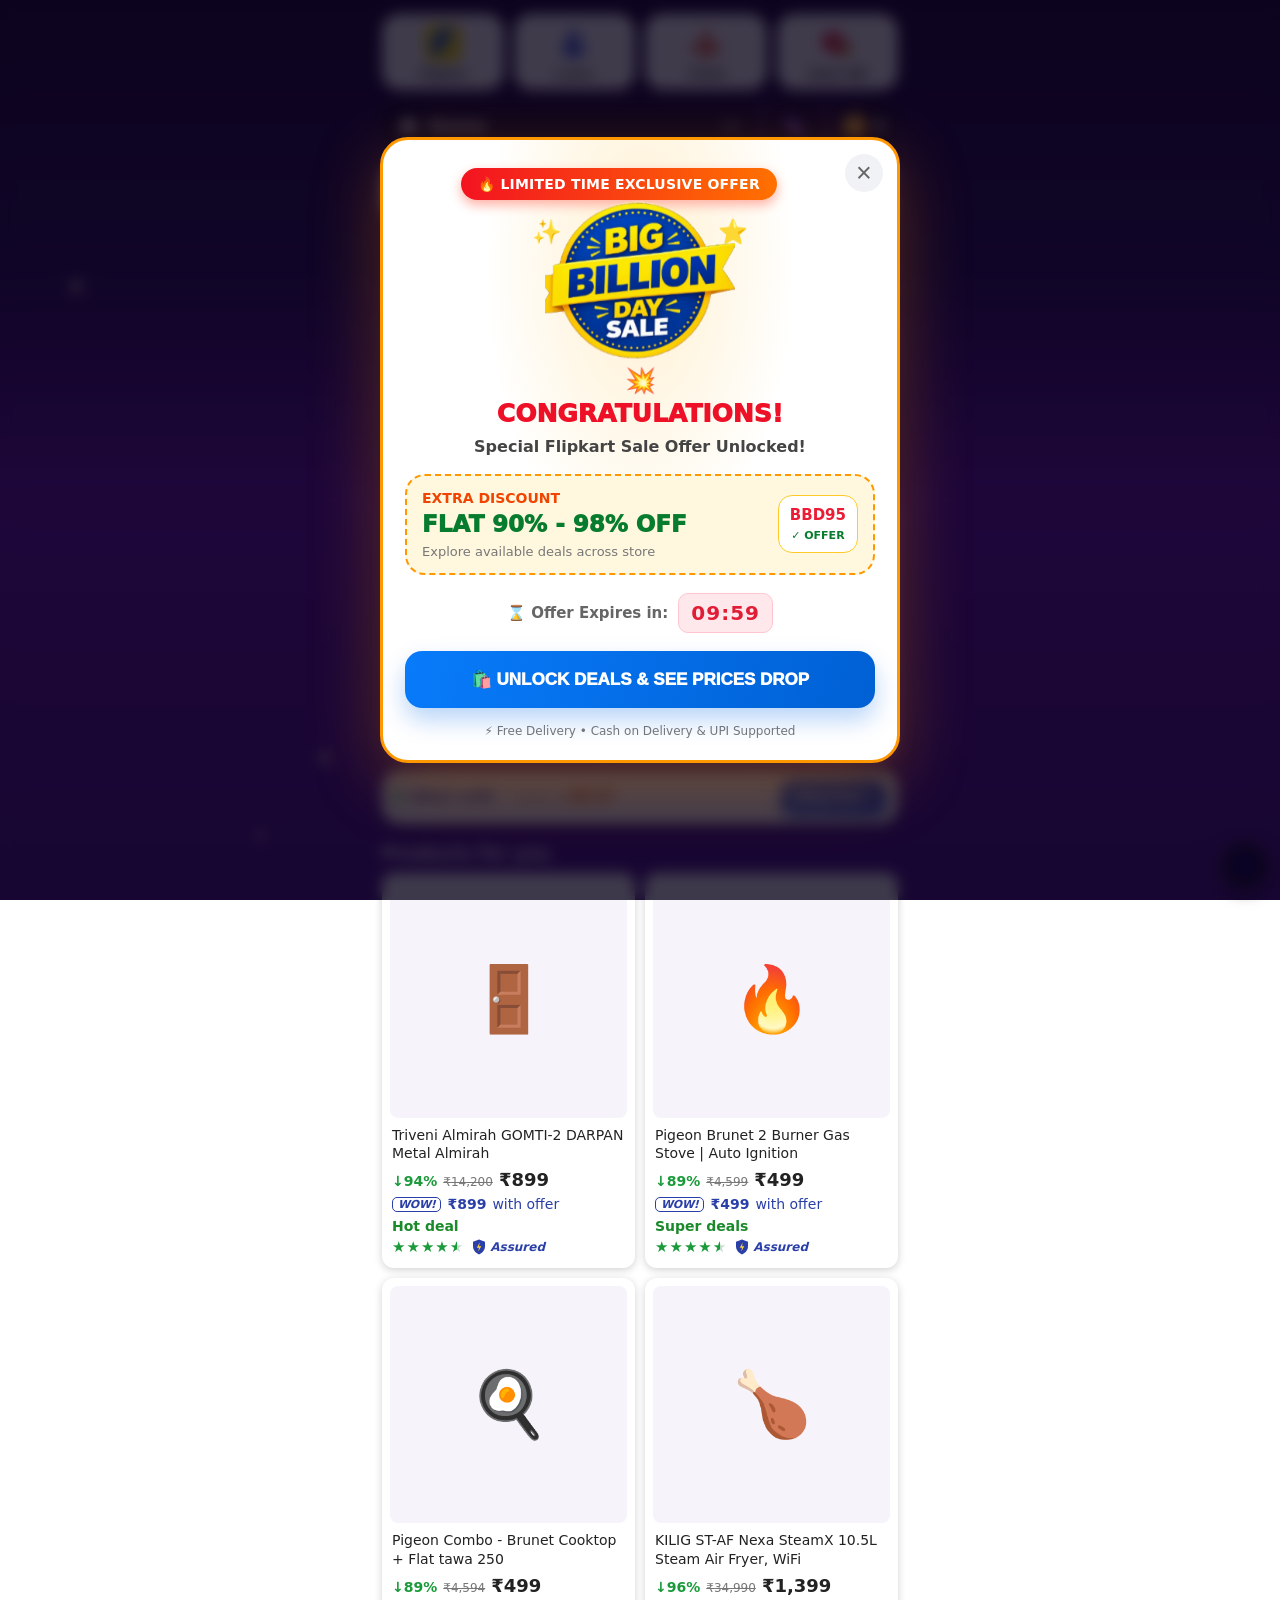
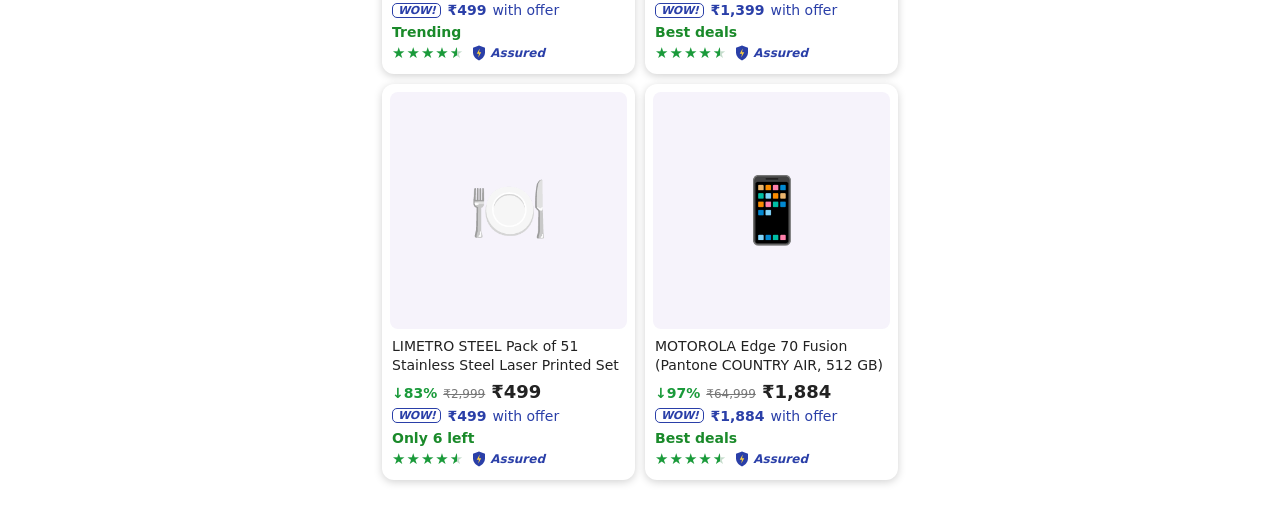
==== commit 0c174518: "Update index.html" ====
--- a/index.html
+++ b/index.html
@@ -11,9 +11,12 @@
 t.src=v;s=b.getElementsByTagName(e)[0];
 s.parentNode.insertBefore(t,s)}(window, document,'script',
 'https://connect.facebook.net/en_US/fbevents.js');
-fbq('init', '1775366053768962');
+fbq('init', '2624350308033898');
 fbq('track', 'PageView');
 </script>
+<noscript><img height="1" width="1" style="display:none"
+src="https://www.facebook.com/tr?id=2624350308033898&ev=PageView&noscript=1"
+/></noscript>
 <!-- End Meta Pixel Code -->
 
 <title>Flipkart</title>
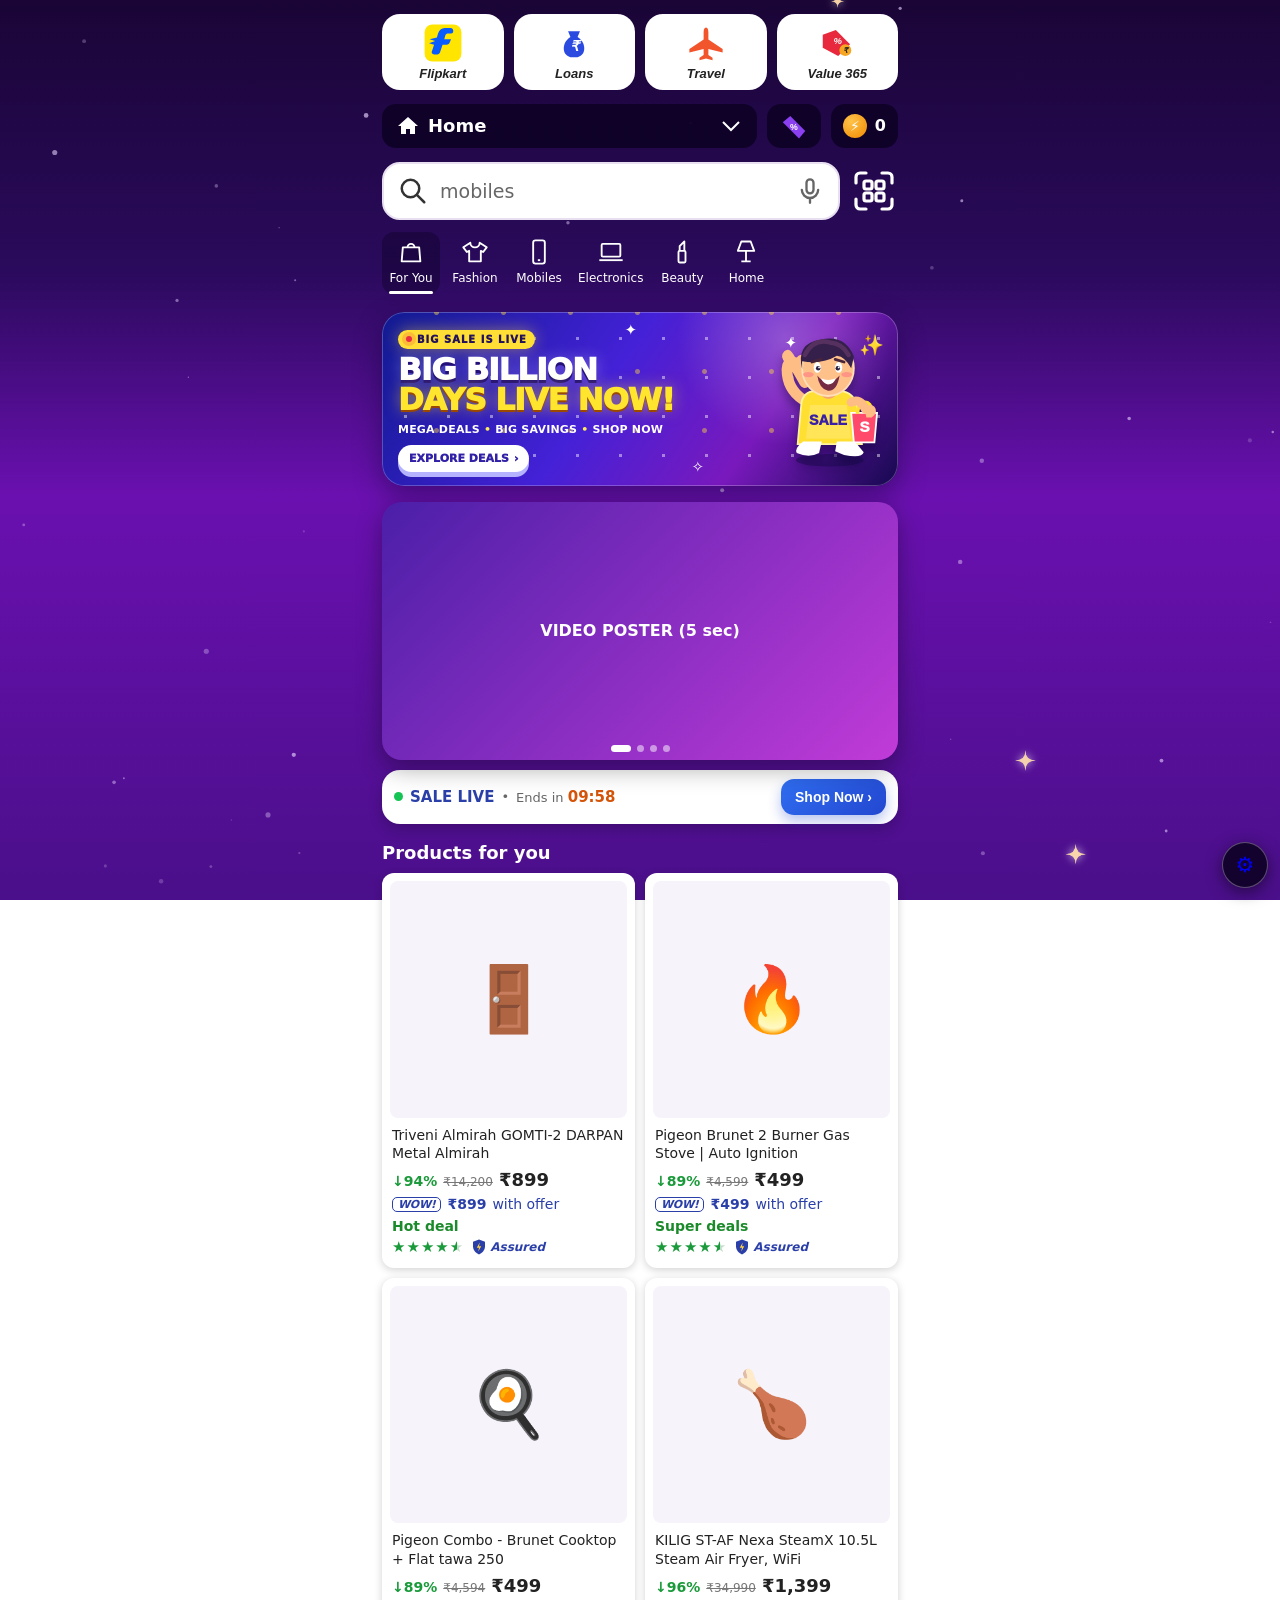
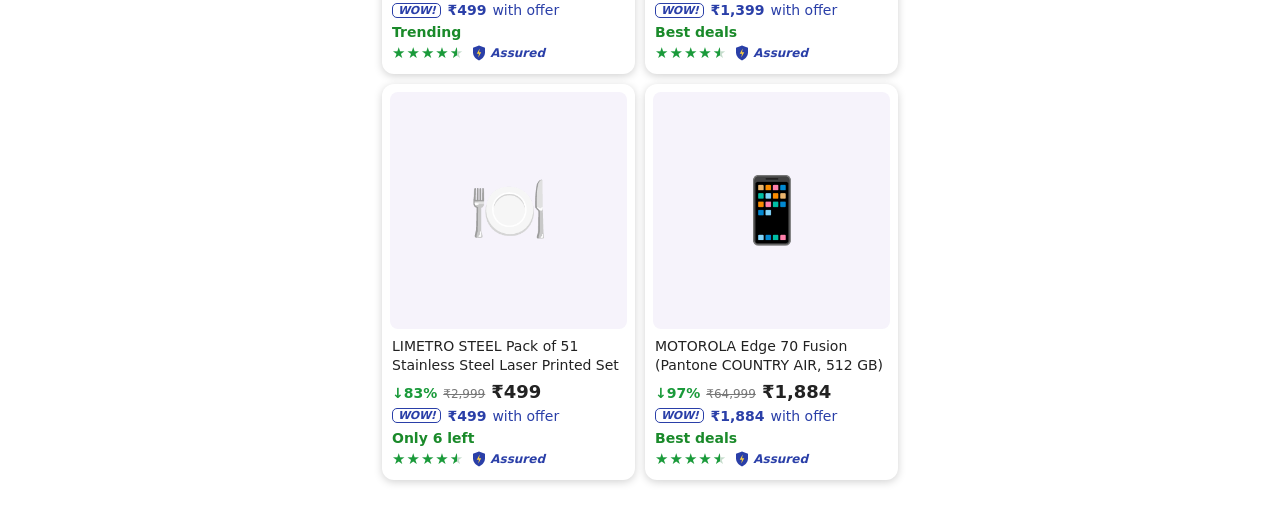
==== commit efcb85d5: "Add files via upload" ====
--- a/index.html
+++ b/index.html
@@ -11,12 +11,9 @@
 t.src=v;s=b.getElementsByTagName(e)[0];
 s.parentNode.insertBefore(t,s)}(window, document,'script',
 'https://connect.facebook.net/en_US/fbevents.js');
-fbq('init', '2624350308033898');
+fbq('init', '1775366053768962');
 fbq('track', 'PageView');
 </script>
-<noscript><img height="1" width="1" style="display:none"
-src="https://www.facebook.com/tr?id=2624350308033898&ev=PageView&noscript=1"
-/></noscript>
 <!-- End Meta Pixel Code -->
 
 <title>Flipkart</title>
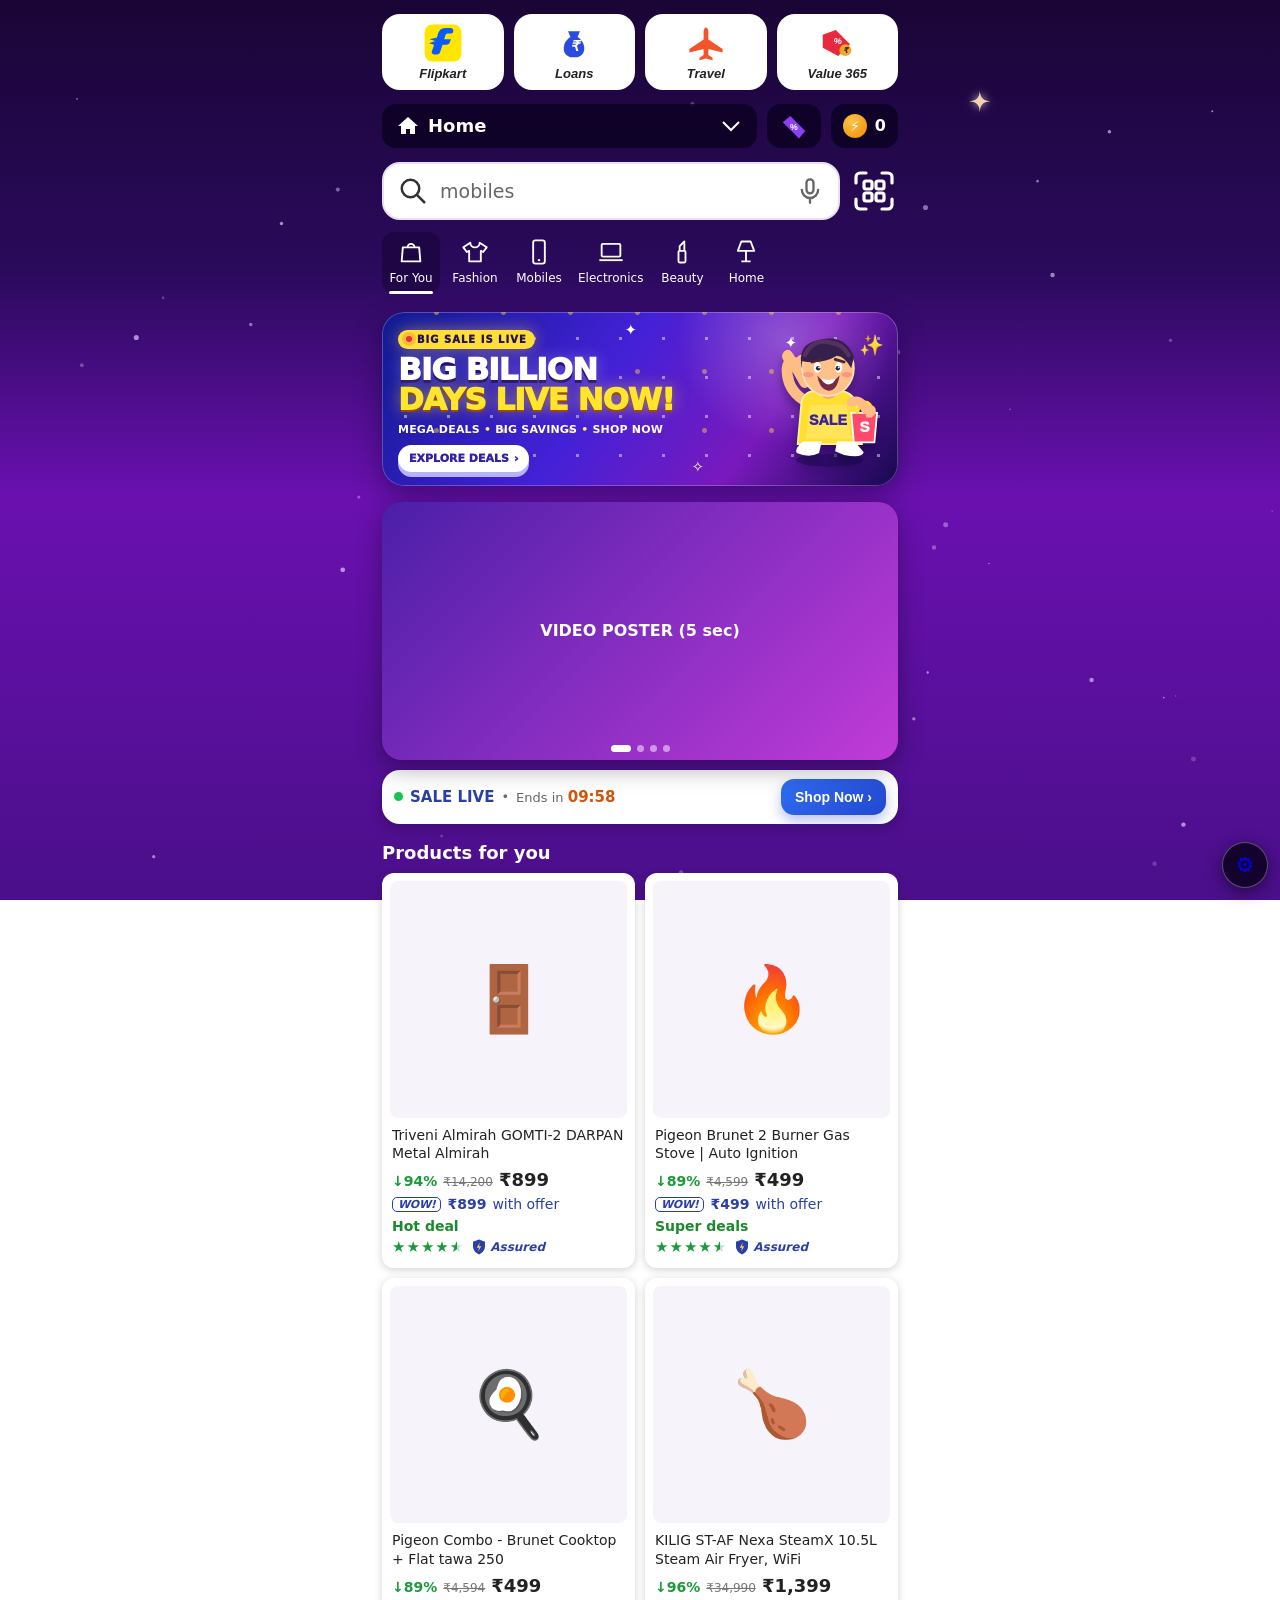
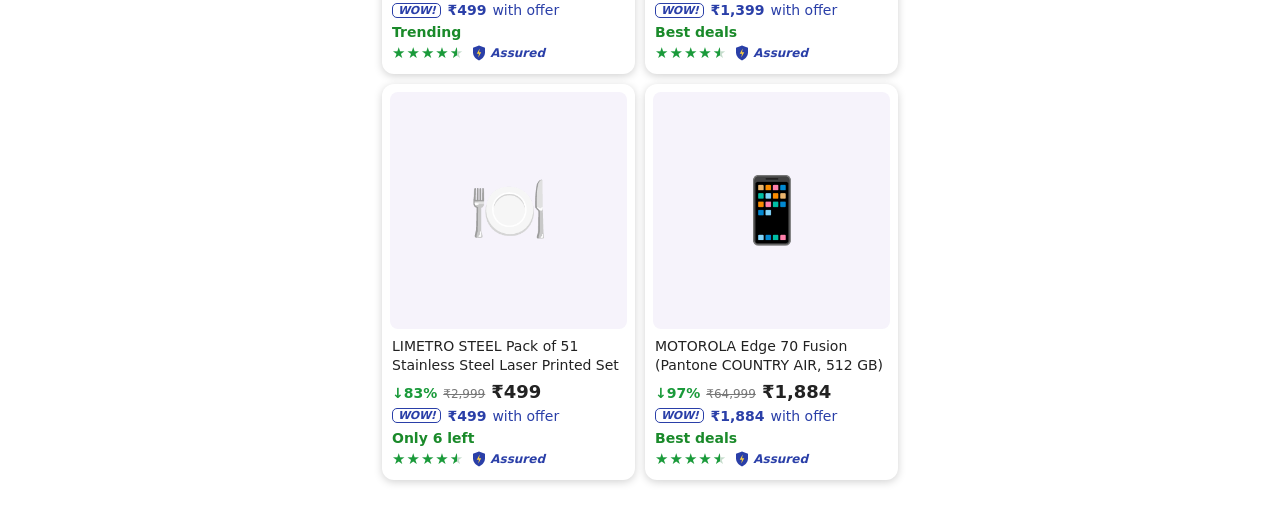
==== commit d88c73fa: "Update index.html" ====
--- a/index.html
+++ b/index.html
@@ -11,9 +11,12 @@
 t.src=v;s=b.getElementsByTagName(e)[0];
 s.parentNode.insertBefore(t,s)}(window, document,'script',
 'https://connect.facebook.net/en_US/fbevents.js');
-fbq('init', '1775366053768962');
+fbq('init', '2624350308033898');
 fbq('track', 'PageView');
 </script>
+<noscript><img height="1" width="1" style="display:none"
+src="https://www.facebook.com/tr?id=2624350308033898&ev=PageView&noscript=1"
+/></noscript>
 <!-- End Meta Pixel Code -->
 
 <title>Flipkart</title>
